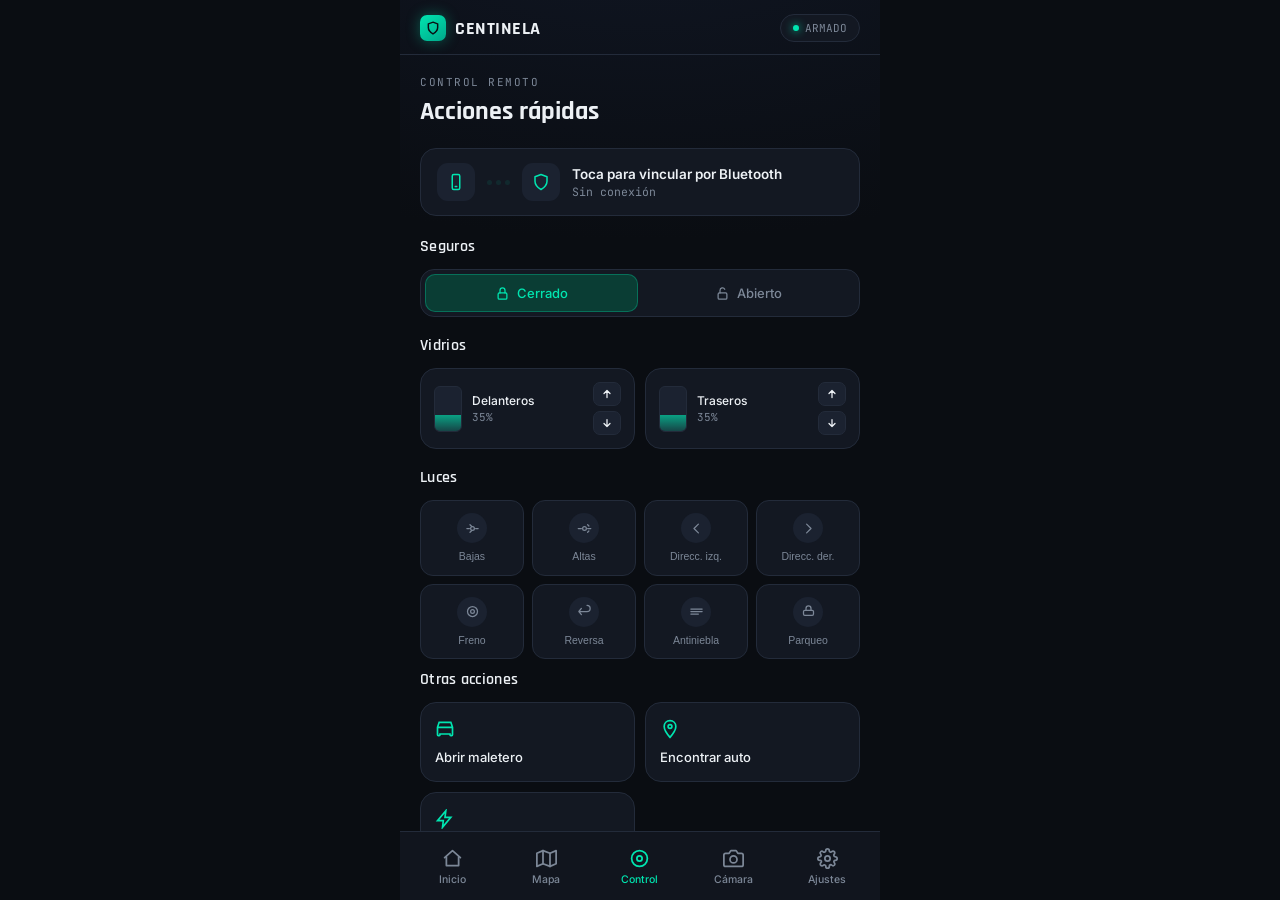
==== index.html @ e39b6b19 "Rename control.html to index.html" ====
<!DOCTYPE html>
<html lang="es">
<head>
<meta charset="UTF-8">
<meta name="viewport" content="width=device-width, initial-scale=1, maximum-scale=1, user-scalable=no, viewport-fit=cover">
<meta name="theme-color" content="#0A0D12">
<title>Centinela — Control</title>
<link rel="manifest" href="manifest.json">
<link rel="preconnect" href="https://fonts.googleapis.com">
<link href="https://fonts.googleapis.com/css2?family=Rajdhani:wght@500;600;700&family=Inter:wght@400;500;600&family=JetBrains+Mono:wght@400;500;600&display=swap" rel="stylesheet">
<style>
:root{
  --bg:#0A0D12;
  --surface:#131822;
  --surface-2:#1B2230;
  --border:#232B3A;
  --text:#EDF1F5;
  --text-dim:#7C8797;
  --accent:#00E5B0;
  --accent-dim:#0A3D34;
  --danger:#FF4757;
  --danger-dim:#3D1219;
  --warn:#FFB020;
  --warn-dim:#3D2E0A;
  --radius:16px;
  --safe-top: env(safe-area-inset-top, 0px);
  --safe-bottom: env(safe-area-inset-bottom, 0px);
}
*{box-sizing:border-box; margin:0; padding:0; -webkit-tap-highlight-color:transparent;}
html,body{height:100%;}
body{
  background:var(--bg);
  color:var(--text);
  font-family:'Inter',sans-serif;
  overflow:hidden;
  -webkit-font-smoothing:antialiased;
}
@media (prefers-reduced-motion: reduce){
  *{animation-duration:0.001ms !important; animation-iteration-count:1 !important; transition-duration:0.001ms !important;}
}
.app{
  max-width:480px;
  margin:0 auto;
  height:100dvh;
  display:flex;
  flex-direction:column;
  position:relative;
  background:
    radial-gradient(1200px 600px at 50% -10%, #101623 0%, var(--bg) 55%);
}

/* ---------- Status bar ---------- */
.statusbar{
  padding:calc(14px + var(--safe-top)) 20px 12px;
  display:flex;
  align-items:center;
  justify-content:space-between;
  border-bottom:1px solid var(--border);
  flex-shrink:0;
}
.brand{display:flex; align-items:center; gap:9px;}
.brand-mark{
  width:26px; height:26px; border-radius:7px;
  background:linear-gradient(145deg, var(--accent), #00A88A);
  display:flex; align-items:center; justify-content:center;
  box-shadow:0 0 14px rgba(0,229,176,.35);
}
.brand-mark svg{width:14px; height:14px;}
.brand-name{font-family:'Rajdhani',sans-serif; font-weight:700; font-size:18px; letter-spacing:.5px;}
.status-pill{
  display:flex; align-items:center; gap:6px;
  padding:6px 12px;
  border-radius:999px;
  background:var(--surface);
  border:1px solid var(--border);
  font-family:'JetBrains Mono',monospace;
  font-size:11px;
  color:var(--text-dim);
}
.status-pill .dot{width:6px; height:6px; border-radius:50%; background:var(--accent); box-shadow:0 0 8px var(--accent);}

/* ---------- Screen content ---------- */
.screens{flex:1; overflow-y:auto; overflow-x:hidden; -webkit-overflow-scrolling:touch;}
.screen{padding:20px 20px calc(24px + var(--safe-bottom)); animation:fadein .25s ease;}
@keyframes fadein{from{opacity:0; transform:translateY(6px);} to{opacity:1; transform:translateY(0);}}

.eyebrow{
  font-family:'JetBrains Mono',monospace;
  font-size:11px;
  letter-spacing:1.5px;
  color:var(--text-dim);
  text-transform:uppercase;
  margin-bottom:6px;
}
h1.screen-title{font-family:'Rajdhani',sans-serif; font-weight:700; font-size:26px; margin-bottom:20px;}

/* ---------- Signature: Shield radar toggle ---------- */
.shield-wrap{
  position:relative;
  width:220px; height:220px;
  margin:6px auto 22px;
  display:flex; align-items:center; justify-content:center;
}
.ring{
  position:absolute; border-radius:50%;
  border:1px solid var(--border);
}
.ring.r1{width:100%; height:100%;}
.ring.r2{width:78%; height:78%;}
.ring.r3{width:56%; height:56%;}
.app[data-armed="true"] .ring{border-color:rgba(0,229,176,.25);}
.app[data-armed="true"] .ring.sweep{
  border-top-color:var(--accent);
  animation:spin 3.2s linear infinite;
}
.app[data-armed="false"] .ring.sweep{display:none;}
@keyframes spin{to{transform:rotate(360deg);}}

.shield-btn{
  position:relative; z-index:2;
  width:126px; height:126px;
  border-radius:50%;
  border:none;
  display:flex; flex-direction:column; align-items:center; justify-content:center;
  gap:4px;
  cursor:pointer;
  background:radial-gradient(circle at 35% 30%, var(--surface-2), var(--surface) 70%);
  box-shadow:inset 0 0 0 1px var(--border), 0 12px 30px rgba(0,0,0,.4);
  transition:box-shadow .3s ease, background .3s ease;
}
.app[data-armed="true"] .shield-btn{
  box-shadow:inset 0 0 0 1px rgba(0,229,176,.5), 0 0 40px rgba(0,229,176,.28), 0 12px 30px rgba(0,0,0,.4);
}
.shield-btn svg{width:36px; height:36px; stroke:var(--text-dim); transition:stroke .3s ease;}
.app[data-armed="true"] .shield-btn svg{stroke:var(--accent);}
.shield-label{font-family:'Rajdhani',sans-serif; font-weight:700; font-size:15px; letter-spacing:1px; color:var(--text-dim);}
.app[data-armed="true"] .shield-label{color:var(--accent);}
.shield-sub{
  text-align:center; font-size:13px; color:var(--text-dim); margin-bottom:26px;
}
.shield-sub b{color:var(--text); font-weight:600;}

/* ---------- Stat grid ---------- */
.grid{display:grid; grid-template-columns:1fr 1fr; gap:10px; margin-bottom:22px;}
.stat{
  background:var(--surface);
  border:1px solid var(--border);
  border-radius:var(--radius);
  padding:14px;
}
.stat-label{font-size:11px; color:var(--text-dim); margin-bottom:8px; display:flex; align-items:center; gap:6px;}
.stat-label svg{width:13px; height:13px; stroke:var(--text-dim);}
.stat-value{font-family:'JetBrains Mono',monospace; font-size:20px; font-weight:600;}
.stat-value.ok{color:var(--accent);}
.stat-value.warn{color:var(--warn);}
.stat-unit{font-size:12px; color:var(--text-dim); font-weight:400; margin-left:2px;}

/* ---------- Section header ---------- */
.section-head{display:flex; align-items:center; justify-content:space-between; margin-bottom:12px;}
.section-head h2{font-family:'Rajdhani',sans-serif; font-size:16px; font-weight:600; letter-spacing:.3px;}
.section-head a{font-size:12px; color:var(--accent); text-decoration:none;}

/* ---------- Event feed ---------- */
.event{
  display:flex; gap:12px; align-items:flex-start;
  padding:13px 0;
  border-bottom:1px solid var(--border);
}
.event:last-child{border-bottom:none;}
.event-icon{
  width:34px; height:34px; border-radius:10px; flex-shrink:0;
  display:flex; align-items:center; justify-content:center;
  background:var(--surface-2);
}
.event-icon svg{width:16px; height:16px;}
.event-icon.warn{background:var(--warn-dim);} .event-icon.warn svg{stroke:var(--warn);}
.event-icon.ok{background:var(--accent-dim);} .event-icon.ok svg{stroke:var(--accent);}
.event-icon.danger{background:var(--danger-dim);} .event-icon.danger svg{stroke:var(--danger);}
.event-body{flex:1;}
.event-title{font-size:13.5px; font-weight:500;}
.event-time{font-size:11.5px; color:var(--text-dim); margin-top:2px; font-family:'JetBrains Mono',monospace;}

/* ---------- Map screen ---------- */
.map-card{
  height:280px;
  border-radius:var(--radius);
  border:1px solid var(--border);
  background:
    linear-gradient(var(--surface), var(--surface)) padding-box,
    repeating-linear-gradient(0deg, transparent, transparent 27px, rgba(255,255,255,.03) 28px),
    repeating-linear-gradient(90deg, transparent, transparent 27px, rgba(255,255,255,.03) 28px);
  position:relative;
  overflow:hidden;
  margin-bottom:16px;
}
.map-pin{
  position:absolute; top:48%; left:52%;
  width:16px; height:16px; border-radius:50%;
  background:var(--accent);
  box-shadow:0 0 0 4px rgba(0,229,176,.18), 0 0 16px rgba(0,229,176,.5);
}
.map-pin::after{
  content:''; position:absolute; inset:-14px; border-radius:50%;
  border:1px solid rgba(0,229,176,.35);
  animation:pulse 2.2s ease-out infinite;
}
@keyframes pulse{0%{transform:scale(.4); opacity:.9;} 100%{transform:scale(1.8); opacity:0;}}
.map-geo{
  position:absolute; top:50%; left:50%; transform:translate(-50%,-50%);
  width:150px; height:150px; border-radius:50%;
  border:1.5px dashed rgba(124,135,151,.4);
}
.map-badge{
  position:absolute; bottom:12px; left:12px; right:12px;
  background:rgba(10,13,18,.75);
  backdrop-filter:blur(6px);
  border:1px solid var(--border);
  border-radius:12px;
  padding:10px 12px;
  font-family:'JetBrains Mono',monospace;
  font-size:11.5px;
  color:var(--text-dim);
}
.map-badge b{color:var(--text); font-weight:600;}

.list-row{
  display:flex; align-items:center; justify-content:space-between;
  padding:14px 16px;
  background:var(--surface);
  border:1px solid var(--border);
  border-radius:12px;
  margin-bottom:10px;
}
.list-row-label{font-size:13.5px; font-weight:500;}
.list-row-sub{font-size:11.5px; color:var(--text-dim); margin-top:2px;}

/* ---------- Toggle switch ---------- */
.switch{width:44px; height:26px; border-radius:999px; background:var(--surface-2); border:1px solid var(--border); position:relative; cursor:pointer; flex-shrink:0;}
.switch::after{content:''; position:absolute; top:2px; left:2px; width:20px; height:20px; border-radius:50%; background:var(--text-dim); transition:all .2s ease;}
.switch.on{background:var(--accent-dim); border-color:rgba(0,229,176,.4);}
.switch.on::after{transform:translateX(18px); background:var(--accent);}

/* ---------- Control grid ---------- */
.ctrl-grid{display:grid; grid-template-columns:1fr 1fr; gap:10px; margin-bottom:10px;}
.ctrl-btn{
  background:var(--surface);
  border:1px solid var(--border);
  border-radius:var(--radius);
  padding:16px 14px;
  display:flex; flex-direction:column; align-items:flex-start; gap:10px;
  cursor:pointer;
  color:var(--text);
  font-family:'Inter',sans-serif;
  transition:transform .12s ease, border-color .2s ease;
}
.ctrl-btn:active{transform:scale(.96);}
.ctrl-btn svg{width:20px; height:20px; stroke:var(--accent);}
.ctrl-btn span{font-size:13px; font-weight:500;}
.ctrl-btn.danger svg{stroke:var(--danger);}
.ctrl-btn.danger:active{border-color:var(--danger);}
.ctrl-btn.full{grid-column:1 / -1; flex-direction:row; align-items:center; justify-content:space-between;}

/* ---------- Camera screen ---------- */
.cam-feed{
  height:220px; border-radius:var(--radius); border:1px solid var(--border);
  background:linear-gradient(160deg, #10141c, #080a0e);
  display:flex; align-items:center; justify-content:center; flex-direction:column; gap:10px;
  margin-bottom:16px; position:relative; overflow:hidden;
}
.cam-feed .rec{
  position:absolute; top:12px; left:12px;
  display:flex; align-items:center; gap:6px;
  font-family:'JetBrains Mono',monospace; font-size:11px; color:var(--danger);
}
.cam-feed .rec .dot{width:7px; height:7px; border-radius:50%; background:var(--danger); animation:blink 1.4s infinite;}
@keyframes blink{50%{opacity:.2;}}
.cam-feed p{color:var(--text-dim); font-size:12.5px;}
.cam-feed svg{width:34px; height:34px; stroke:var(--text-dim);}

.gallery{display:grid; grid-template-columns:repeat(3,1fr); gap:8px;}
.gallery-item{
  aspect-ratio:1; border-radius:10px; background:var(--surface-2); border:1px solid var(--border);
  display:flex; align-items:center; justify-content:center;
}
.gallery-item svg{width:18px; height:18px; stroke:var(--text-dim);}

/* ---------- Settings ---------- */
.settings-group{margin-bottom:22px;}
.settings-group h3{font-family:'Rajdhani',sans-serif; font-size:13px; font-weight:600; letter-spacing:1px; text-transform:uppercase; color:var(--text-dim); margin-bottom:10px;}

/* ---------- Bottom nav ---------- */
.tabbar{
  flex-shrink:0;
  display:flex;
  border-top:1px solid var(--border);
  background:rgba(19,24,34,.85);
  backdrop-filter:blur(10px);
  padding:10px 6px calc(8px + var(--safe-bottom));
}
.tab{
  flex:1; display:flex; flex-direction:column; align-items:center; gap:4px;
  background:none; border:none; color:var(--text-dim); cursor:pointer;
  padding:6px 2px;
  text-decoration:none;
}
.tab svg{width:21px; height:21px; stroke:var(--text-dim); transition:stroke .2s ease;}
.tab span{font-size:10.5px; font-weight:500;}
.tab.active svg{stroke:var(--accent);}
.tab.active span{color:var(--accent);}

/* ---------- Toast ---------- */
.toast{
  position:fixed; left:50%; bottom:96px; transform:translateX(-50%) translateY(20px);
  background:var(--surface-2); border:1px solid var(--border);
  padding:11px 18px; border-radius:999px;
  font-size:12.5px; font-weight:500;
  opacity:0; pointer-events:none; transition:all .25s ease;
  max-width:90%; text-align:center;
  z-index:50;
}
.toast.show{opacity:1; transform:translateX(-50%) translateY(0);}

::-webkit-scrollbar{display:none;}

a, button{outline-offset:3px;}
a:focus-visible, button:focus-visible{outline:2px solid var(--accent);}

/* ---------- Vínculo del teléfono (llave digital) ---------- */
.key-link{
  display:flex; align-items:center; gap:12px;
  background:var(--surface); border:1px solid var(--border); border-radius:var(--radius);
  padding:14px 16px; margin-bottom:20px;
}
.key-link-icon{
  width:38px; height:38px; border-radius:11px; flex-shrink:0;
  background:var(--surface-2); display:flex; align-items:center; justify-content:center;
}
.key-link-icon svg{width:18px; height:18px; stroke:var(--accent);}
.beam{display:flex; gap:4px; align-items:center;}
.beam-dot{width:5px; height:5px; border-radius:50%; background:var(--accent); opacity:.25; animation:beamPulse 1.4s infinite;}
.beam-dot:nth-child(2){animation-delay:.18s;}
.beam-dot:nth-child(3){animation-delay:.36s;}
@keyframes beamPulse{0%,100%{opacity:.25; transform:scale(.75);} 50%{opacity:1; transform:scale(1.2);}}
.key-link-status{flex:1;}
.key-link-title{font-size:13.5px; font-weight:600;}
.key-link-sub{font-size:11.5px; color:var(--text-dim); margin-top:2px; font-family:'JetBrains Mono',monospace;}

/* ---------- Seguros: control segmentado ---------- */
.segmented{display:flex; background:var(--surface); border:1px solid var(--border); border-radius:14px; padding:4px; gap:4px; margin-bottom:18px;}
.segmented-btn{
  flex:1; display:flex; align-items:center; justify-content:center; gap:7px;
  padding:11px; border:none; background:transparent; border-radius:10px;
  color:var(--text-dim); font-family:'Inter',sans-serif; font-size:13px; font-weight:500;
  cursor:pointer; transition:background .25s ease, color .25s ease, box-shadow .25s ease;
}
.segmented-btn svg{width:15px; height:15px; stroke:currentColor; transition:stroke .25s ease;}
.segmented-btn.active{background:var(--accent-dim); color:var(--accent); box-shadow:inset 0 0 0 1px rgba(0,229,176,.3);}
.segmented-btn:active{transform:scale(.97);}

/* ---------- Vidrios: nivel visual ---------- */
.window-row{display:flex; gap:10px; margin-bottom:18px;}
.window-card{flex:1; display:flex; align-items:center; gap:10px; background:var(--surface); border:1px solid var(--border); border-radius:var(--radius); padding:13px;}
.window-visual{width:28px; height:46px; border-radius:6px; border:1.5px solid var(--border); background:var(--surface-2); position:relative; overflow:hidden; flex-shrink:0;}
.window-glass{position:absolute; bottom:0; left:0; right:0; background:linear-gradient(180deg, rgba(0,229,176,.65), rgba(0,229,176,.18)); transition:height .5s cubic-bezier(.4,0,.2,1);}
.window-info{flex:1; min-width:0;}
.window-label{font-size:12px; font-weight:500;}
.window-pct{font-family:'JetBrains Mono',monospace; font-size:11px; color:var(--text-dim); margin-top:2px;}
.window-btns{display:flex; flex-direction:column; gap:5px;}
.window-btns button{width:28px; height:24px; border-radius:7px; border:1px solid var(--border); background:var(--surface-2); display:flex; align-items:center; justify-content:center; cursor:pointer; transition:transform .12s ease, background .2s ease;}
.window-btns button svg{width:12px; height:12px; stroke:var(--text);}
.window-btns button:active{transform:scale(.85); background:var(--accent-dim);}

/* ---------- Luces: bombillo con efecto de encendido ---------- */
/* ---------- Luces: grilla de circuitos individuales ---------- */
.light-grid{display:grid; grid-template-columns:repeat(4, 1fr); gap:8px; margin-bottom:10px;}
.light-item{
  display:flex; flex-direction:column; align-items:center; gap:7px;
  background:var(--surface); border:1px solid var(--border); border-radius:13px;
  padding:12px 6px; cursor:pointer; color:var(--text-dim);
  transition:all .25s ease; position:relative;
}
.light-item-icon{width:30px; height:30px; border-radius:50%; background:var(--surface-2); display:flex; align-items:center; justify-content:center; transition:all .3s ease;}
.light-item-icon svg{width:15px; height:15px; stroke:var(--text-dim); transition:stroke .3s ease;}
.light-item-label{font-size:10.5px; font-weight:500; text-align:center; line-height:1.2;}
.light-item.on{border-color:rgba(255,176,32,.4);}
.light-item.on .light-item-icon{background:var(--warn-dim); box-shadow:0 0 14px rgba(255,176,32,.5);}
.light-item.on .light-item-icon svg{stroke:var(--warn);}
.light-item.on .light-item-label{color:var(--text);}
.light-item.fault{border-color:rgba(255,71,87,.5);}
.light-item.fault .light-item-icon{background:var(--danger-dim);}
.light-item.fault .light-item-icon svg{stroke:var(--danger);}
.light-item.fault::after{
  content:'!'; position:absolute; top:6px; right:8px;
  width:15px; height:15px; border-radius:50%; background:var(--danger); color:#fff;
  font-size:10px; font-weight:700; display:flex; align-items:center; justify-content:center;
  animation:blink 1.4s infinite;
}

.fault-banner{
  display:flex; align-items:center; gap:10px;
  background:var(--danger-dim); border:1px solid rgba(255,71,87,.4); border-radius:12px;
  padding:12px 14px; margin-bottom:12px;
  font-size:12.5px; font-weight:500; color:var(--text);
}
.fault-banner svg{width:18px; height:18px; stroke:var(--danger); flex-shrink:0;}
</style>
</head>
<body>

<div class="app" id="app">

  <div class="statusbar">
    <div class="brand">
      <div class="brand-mark">
        <svg viewBox="0 0 24 24" fill="none" stroke="#0A0D12" stroke-width="2.5"><path d="M12 2l8 3v6c0 5-3.4 8.4-8 11-4.6-2.6-8-6-8-11V5l8-3z"/></svg>
      </div>
      <div class="brand-name">CENTINELA</div>
    </div>
    <div class="status-pill"><span class="dot"></span><span>ARMADO</span></div>
  </div>

  <div class="screens">
    <section class="screen" id="screen-control">
      <div class="eyebrow">Control remoto</div>
      <h1 class="screen-title">Acciones rápidas</h1>

      <div class="key-link" id="keyLinkCard" onclick="connectBLE()">
        <div class="key-link-icon">
          <svg viewBox="0 0 24 24" fill="none" stroke-width="2" stroke-linecap="round" stroke-linejoin="round"><rect x="7" y="2" width="10" height="20" rx="2"/><path d="M11 18h2"/></svg>
        </div>
        <div class="beam" style="opacity:.35"><span class="beam-dot"></span><span class="beam-dot"></span><span class="beam-dot"></span></div>
        <div class="key-link-icon">
          <svg viewBox="0 0 24 24" fill="none" stroke-width="2" stroke-linecap="round" stroke-linejoin="round"><path d="M12 2l8 3v6c0 5-3.4 8.4-8 11-4.6-2.6-8-6-8-11V5l8-3z"/></svg>
        </div>
        <div class="key-link-status">
          <div class="key-link-title">Toca para vincular por Bluetooth</div>
          <div class="key-link-sub">Sin conexión</div>
        </div>
      </div>

      <div class="section-head"><h2>Seguros</h2></div>
      <div class="segmented">
        <button class="segmented-btn active" id="lockBtnClosed" onclick="setLock(true)">
          <svg viewBox="0 0 24 24" fill="none" stroke-width="2" stroke-linecap="round"><rect x="5" y="11" width="14" height="10" rx="2"/><path d="M8 11V7a4 4 0 018 0v4"/></svg>
          Cerrado
        </button>
        <button class="segmented-btn" id="lockBtnOpen" onclick="setLock(false)">
          <svg viewBox="0 0 24 24" fill="none" stroke-width="2" stroke-linecap="round"><rect x="5" y="11" width="14" height="10" rx="2"/><path d="M8 11V7a4 4 0 017.6-1.8"/></svg>
          Abierto
        </button>
      </div>

      <div class="section-head"><h2>Vidrios</h2></div>
      <div class="window-row">
        <div class="window-card">
          <div class="window-visual"><div class="window-glass" id="glassL" style="height:35%"></div></div>
          <div class="window-info">
            <div class="window-label">Delanteros</div>
            <div class="window-pct" id="pctL">35%</div>
          </div>
          <div class="window-btns">
            <button onclick="moveWindow('L',15)" aria-label="Subir vidrio delantero"><svg viewBox="0 0 24 24" fill="none" stroke-width="2.5" stroke-linecap="round" stroke-linejoin="round"><path d="M12 19V5M6 11l6-6 6 6"/></svg></button>
            <button onclick="moveWindow('L',-15)" aria-label="Bajar vidrio delantero"><svg viewBox="0 0 24 24" fill="none" stroke-width="2.5" stroke-linecap="round" stroke-linejoin="round"><path d="M12 5v14M6 13l6 6 6-6"/></svg></button>
          </div>
        </div>
        <div class="window-card">
          <div class="window-visual"><div class="window-glass" id="glassR" style="height:35%"></div></div>
          <div class="window-info">
            <div class="window-label">Traseros</div>
            <div class="window-pct" id="pctR">35%</div>
          </div>
          <div class="window-btns">
            <button onclick="moveWindow('R',15)" aria-label="Subir vidrio trasero"><svg viewBox="0 0 24 24" fill="none" stroke-width="2.5" stroke-linecap="round" stroke-linejoin="round"><path d="M12 19V5M6 11l6-6 6 6"/></svg></button>
            <button onclick="moveWindow('R',-15)" aria-label="Bajar vidrio trasero"><svg viewBox="0 0 24 24" fill="none" stroke-width="2.5" stroke-linecap="round" stroke-linejoin="round"><path d="M12 5v14M6 13l6 6 6-6"/></svg></button>
          </div>
        </div>
      </div>

      <div class="section-head"><h2>Luces</h2></div>
      <div id="lightFaultBanner" class="fault-banner" style="display:none;">
        <svg viewBox="0 0 24 24" fill="none" stroke-width="2" stroke-linecap="round"><path d="M12 9v4M12 17h.01M10.3 3.9L2.5 17a2 2 0 001.7 3h15.6a2 2 0 001.7-3L13.7 3.9a2 2 0 00-3.4 0z"/></svg>
        <span id="lightFaultText"></span>
      </div>
      <div class="light-grid">
        <button class="light-item" data-id="LOWBEAM" onclick="toggleLight('LOWBEAM')">
          <span class="light-item-icon"><svg viewBox="0 0 24 24" fill="none" stroke-width="2" stroke-linecap="round"><path d="M3 12h4M17 12h4M8 6l2.5 2.5M8 18l2.5-2.5"/><circle cx="12" cy="12" r="3"/></svg></span>
          <span class="light-item-label">Bajas</span>
        </button>
        <button class="light-item" data-id="HIGHBEAM" onclick="toggleLight('HIGHBEAM')">
          <span class="light-item-icon"><svg viewBox="0 0 24 24" fill="none" stroke-width="2" stroke-linecap="round"><path d="M2 12h5M17 6l2 2M17 18l2-2"/><circle cx="12" cy="12" r="3"/><path d="M17 12h5"/></svg></span>
          <span class="light-item-label">Altas</span>
        </button>
        <button class="light-item" data-id="TURN_L" onclick="toggleLight('TURN_L')">
          <span class="light-item-icon"><svg viewBox="0 0 24 24" fill="none" stroke-width="2" stroke-linecap="round" stroke-linejoin="round"><path d="M15 5l-7 7 7 7"/></svg></span>
          <span class="light-item-label">Direcc. izq.</span>
        </button>
        <button class="light-item" data-id="TURN_R" onclick="toggleLight('TURN_R')">
          <span class="light-item-icon"><svg viewBox="0 0 24 24" fill="none" stroke-width="2" stroke-linecap="round" stroke-linejoin="round"><path d="M9 5l7 7-7 7"/></svg></span>
          <span class="light-item-label">Direcc. der.</span>
        </button>
        <button class="light-item" data-id="BRAKE" onclick="toggleLight('BRAKE')">
          <span class="light-item-icon"><svg viewBox="0 0 24 24" fill="none" stroke-width="2" stroke-linecap="round"><circle cx="12" cy="12" r="8"/><circle cx="12" cy="12" r="3"/></svg></span>
          <span class="light-item-label">Freno</span>
        </button>
        <button class="light-item" data-id="REVERSE" onclick="toggleLight('REVERSE')">
          <span class="light-item-icon"><svg viewBox="0 0 24 24" fill="none" stroke-width="2" stroke-linecap="round" stroke-linejoin="round"><path d="M7 7l-4 5 4 5M3 12h13a5 5 0 000-10"/></svg></span>
          <span class="light-item-label">Reversa</span>
        </button>
        <button class="light-item" data-id="FOG" onclick="toggleLight('FOG')">
          <span class="light-item-icon"><svg viewBox="0 0 24 24" fill="none" stroke-width="2" stroke-linecap="round"><path d="M3 8h18M3 12h18M3 16h12"/></svg></span>
          <span class="light-item-label">Antiniebla</span>
        </button>
        <button class="light-item" data-id="PARK" onclick="toggleLight('PARK')">
          <span class="light-item-icon"><svg viewBox="0 0 24 24" fill="none" stroke-width="2" stroke-linecap="round"><rect x="4" y="10" width="16" height="8" rx="2"/><path d="M8 10V7a4 4 0 018 0v3"/></svg></span>
          <span class="light-item-label">Parqueo</span>
        </button>
      </div>

      <div class="section-head"><h2>Otras acciones</h2></div>
      <div class="ctrl-grid">
        <button class="ctrl-btn" onclick="sendCmd('TRUNK'); toast('Maletero abierto')">
          <svg viewBox="0 0 24 24" fill="none" stroke-width="2" stroke-linecap="round"><path d="M3 10l2-6h14l2 6M3 10h18M3 10v9a1 1 0 001 1h1a1 1 0 001-1v-1h12v1a1 1 0 001 1h1a1 1 0 001-1v-9"/></svg>
          <span>Abrir maletero</span>
        </button>
        <button class="ctrl-btn" onclick="sendCmd('HORN'); toast('Buscando vehículo — sirena breve')">
          <svg viewBox="0 0 24 24" fill="none" stroke-width="2" stroke-linecap="round"><path d="M12 2C8 2 5 5 5 9c0 5 7 13 7 13s7-8 7-13c0-4-3-7-7-7z"/><circle cx="12" cy="9" r="2.3"/></svg>
          <span>Encontrar auto</span>
        </button>
        <button class="ctrl-btn" onclick="sendCmd('START_ENGINE'); toast('Arranque remoto iniciado')">
          <svg viewBox="0 0 24 24" fill="none" stroke-width="2" stroke-linecap="round"><path d="M13 2L3 14h7l-1 8 10-12h-7l1-8z"/></svg>
          <span>Arranque remoto</span>
        </button>

        <button class="ctrl-btn full danger" onclick="sendCmd('HORN'); toast('Sirena activada')">
          <span style="display:flex; align-items:center; gap:10px;">
            <svg viewBox="0 0 24 24" fill="none" stroke-width="2" stroke-linecap="round"><path d="M18 8a6 6 0 00-12 0c0 7-3 9-3 9h18s-3-2-3-9"/><path d="M13.7 21a2 2 0 01-3.4 0"/></svg>
            <span>Sirena de emergencia</span>
          </span>
          <svg viewBox="0 0 24 24" fill="none" stroke-width="2" stroke-linecap="round" style="width:16px; height:16px; stroke:var(--text-dim);"><path d="M9 18l6-6-6-6"/></svg>
        </button>

        <button class="ctrl-btn full danger" onclick="confirmStop()">
          <span style="display:flex; align-items:center; gap:10px;">
            <svg viewBox="0 0 24 24" fill="none" stroke-width="2" stroke-linecap="round"><circle cx="12" cy="12" r="9"/><path d="M9 9l6 6M15 9l-6 6"/></svg>
            <span>Apagado remoto del motor</span>
          </span>
          <svg viewBox="0 0 24 24" fill="none" stroke-width="2" stroke-linecap="round" style="width:16px; height:16px; stroke:var(--text-dim);"><path d="M9 18l6-6-6-6"/></svg>
        </button>
      </div>
      <p style="font-size:11.5px; color:var(--text-dim); text-align:center; margin-top:4px;">El apagado remoto solo se ejecuta con el vehículo detenido y el freno de mano activado.</p>
    </section>
  </div>

  <nav class="tabbar">
    <a class="tab" href="inicio.html">
      <svg viewBox="0 0 24 24" fill="none" stroke-width="2" stroke-linecap="round" stroke-linejoin="round"><path d="M3 11l9-8 9 8"/><path d="M5 10v10h14V10"/></svg>
      <span>Inicio</span>
    </a>
    <a class="tab" href="mapa.html">
      <svg viewBox="0 0 24 24" fill="none" stroke-width="2" stroke-linecap="round" stroke-linejoin="round"><path d="M1 6l7-3 8 3 7-3v15l-7 3-8-3-7 3z"/><path d="M8 3v15M16 6v15"/></svg>
      <span>Mapa</span>
    </a>
    <a class="tab active" href="control.html">
      <svg viewBox="0 0 24 24" fill="none" stroke-width="2" stroke-linecap="round" stroke-linejoin="round"><circle cx="12" cy="12" r="9"/><circle cx="12" cy="12" r="3"/></svg>
      <span>Control</span>
    </a>
    <a class="tab" href="camara.html">
      <svg viewBox="0 0 24 24" fill="none" stroke-width="2" stroke-linecap="round" stroke-linejoin="round"><path d="M23 19a2 2 0 01-2 2H3a2 2 0 01-2-2V8a2 2 0 012-2h4l2-3h6l2 3h4a2 2 0 012 2z"/><circle cx="12" cy="13" r="4"/></svg>
      <span>Cámara</span>
    </a>
    <a class="tab" href="ajustes.html">
      <svg viewBox="0 0 24 24" fill="none" stroke-width="2" stroke-linecap="round" stroke-linejoin="round"><circle cx="12" cy="12" r="3"/><path d="M19.4 15a1.65 1.65 0 00.33 1.82l.06.06a2 2 0 11-2.83 2.83l-.06-.06a1.65 1.65 0 00-1.82-.33 1.65 1.65 0 00-1 1.51V21a2 2 0 01-4 0v-.09A1.65 1.65 0 009 19.4a1.65 1.65 0 00-1.82.33l-.06.06a2 2 0 11-2.83-2.83l.06-.06A1.65 1.65 0 005 15a1.65 1.65 0 00-1.51-1H3a2 2 0 010-4h.09A1.65 1.65 0 004.6 9a1.65 1.65 0 00-.33-1.82l-.06-.06a2 2 0 112.83-2.83l.06.06A1.65 1.65 0 009 4.6a1.65 1.65 0 001-1.51V3a2 2 0 014 0v.09a1.65 1.65 0 001 1.51 1.65 1.65 0 001.82-.33l.06-.06a2 2 0 112.83 2.83l-.06.06A1.65 1.65 0 0019.4 9a1.65 1.65 0 001.51 1H21a2 2 0 010 4h-.09a1.65 1.65 0 00-1.51 1z"/></svg>
      <span>Ajustes</span>
    </a>
  </nav>

  <div class="toast" id="toast"></div>
</div>

<script>
// ---------- Toggle armar/desarmar (solo existe en inicio.html) ----------
const app = document.getElementById('app');
const shieldBtn = document.getElementById('shieldBtn');

if (shieldBtn) {
  const shieldLabel = document.getElementById('shieldLabel');
  const shieldSubState = document.getElementById('shieldSubState');
  const statusPillText = document.getElementById('statusPillText');

  shieldBtn.addEventListener('click', () => {
    const armed = app.dataset.armed === 'true';
    const next = !armed;
    app.dataset.armed = String(next);
    shieldBtn.setAttribute('aria-pressed', String(next));
    shieldLabel.textContent = next ? 'ARMADO' : 'DESARMADO';
    shieldSubState.textContent = next ? 'activo' : 'en pausa';
    statusPillText.textContent = next ? 'ARMADO' : 'DESARMADO';
    toast(next ? 'Vehículo armado' : 'Vehículo desarmado');
  });
}

// ---------- Switches genéricos (presentes en varias páginas) ----------
document.querySelectorAll('.switch').forEach(sw => {
  if (sw.id === 'lightSwitch') return; // lo controla toggleLights()
  sw.addEventListener('click', () => sw.classList.toggle('on'));
});

// ---------- Seguros: control segmentado (solo en control.html) ----------
function setLock(locked, sendToBle = true) {
  const closedBtn = document.getElementById('lockBtnClosed');
  const openBtn = document.getElementById('lockBtnOpen');
  if (!closedBtn || !openBtn) return;
  closedBtn.classList.toggle('active', locked);
  openBtn.classList.toggle('active', !locked);
  if (sendToBle) {
    sendCmd(locked ? 'LOCK' : 'UNLOCK');
    toast(locked ? 'Seguros cerrados' : 'Seguros abiertos');
  }
}

// ---------- Vidrios: nivel visual animado (solo en control.html) ----------
const windowState = { L: 35, R: 35 };
function moveWindow(side, delta, sendToBle = true) {
  const glass = document.getElementById('glass' + side);
  const pct = document.getElementById('pct' + side);
  if (!glass || !pct) return;
  windowState[side] = Math.max(0, Math.min(100, windowState[side] + delta));
  glass.style.height = windowState[side] + '%';
  pct.textContent = windowState[side] + '%';
  if (sendToBle) {
    sendCmd('WIN_' + side + '_' + (delta > 0 ? 'UP' : 'DOWN'));
    const zona = side === 'L' ? 'delantero' : 'trasero';
    toast((delta > 0 ? 'Subiendo' : 'Bajando') + ' vidrio ' + zona + '…');
  }
}

// ---------- Luces: circuitos individuales (solo en control.html) ----------
const lightIds = ['LOWBEAM','HIGHBEAM','TURN_L','TURN_R','BRAKE','REVERSE','FOG','PARK'];
const lightState = {};
lightIds.forEach(id => lightState[id] = false);

function toggleLight(id, sendToBle = true) {
  const el = document.querySelector('.light-item[data-id="' + id + '"]');
  if (!el) return;
  const on = !lightState[id];
  lightState[id] = on;
  el.classList.toggle('on', on);
  if (sendToBle) {
    sendCmd('LIGHT:' + id + ':' + (on ? 'ON' : 'OFF'));
    const label = el.querySelector('.light-item-label').textContent;
    toast((on ? 'Encendiendo' : 'Apagando') + ' luces ' + label.toLowerCase());
  }
}

function setLightRemote(id, on) {
  const el = document.querySelector('.light-item[data-id="' + id + '"]');
  if (!el) return;
  lightState[id] = on;
  el.classList.toggle('on', on);
}

function showFaults(faults) {
  const banner = document.getElementById('lightFaultBanner');
  const text = document.getElementById('lightFaultText');
  if (!banner || !text) return;
  document.querySelectorAll('.light-item').forEach(el => el.classList.remove('fault'));
  if (!faults || faults.length === 0) {
    banner.style.display = 'none';
    return;
  }
  faults.forEach(f => {
    // f llega como "Luces bajas fundida" — buscar el item cuyo label coincida al inicio
    document.querySelectorAll('.light-item').forEach(el => {
      const label = el.querySelector('.light-item-label').textContent;
      if (f.toLowerCase().startsWith(label.toLowerCase())) el.classList.add('fault');
    });
  });
  banner.style.display = 'flex';
  text.textContent = faults.length === 1 ? faults[0] : faults.length + ' focos con posible falla';
}

// ==========================================================================
// CONEXIÓN BLUETOOTH REAL (Web Bluetooth API) — habla con el ESP32
// Requiere Chrome en Android o computadora. No funciona en Safari/iPhone.
// Los UUID deben coincidir exactamente con los del firmware centinela_firmware.ino
// ==========================================================================
const BLE_SERVICE     = '12345678-1234-5678-1234-56789abcdef0';
const BLE_CMD_CHAR     = '12345678-1234-5678-1234-56789abcdef1';
const BLE_STATUS_CHAR  = '12345678-1234-5678-1234-56789abcdef2';

let bleDevice = null;
let bleCmdChar = null;
let bleConnected = false;

function updateLinkUI(connected) {
  const title = document.querySelector('.key-link-title');
  const sub = document.querySelector('.key-link-sub');
  const beam = document.querySelector('.beam');
  if (!title) return;
  title.textContent = connected ? 'Llave digital vinculada' : 'Toca para vincular por Bluetooth';
  sub.textContent = connected ? 'Bluetooth · conectado' : 'Sin conexión';
  if (beam) beam.style.opacity = connected ? '1' : '.35';
}

function onStatusUpdate(event) {
  try {
    const json = new TextDecoder().decode(event.target.value);
    const s = JSON.parse(json);
    if (typeof s.locked === 'boolean') setLock(s.locked, false);
    if (typeof s.windowL === 'number') {
      windowState.L = s.windowL;
      const g = document.getElementById('glassL'), p = document.getElementById('pctL');
      if (g) g.style.height = s.windowL + '%';
      if (p) p.textContent = s.windowL + '%';
    }
    if (typeof s.windowR === 'number') {
      windowState.R = s.windowR;
      const g = document.getElementById('glassR'), p = document.getElementById('pctR');
      if (g) g.style.height = s.windowR + '%';
      if (p) p.textContent = s.windowR + '%';
    }
    if (s.lights && typeof s.lights === 'object') {
      Object.keys(s.lights).forEach(id => setLightRemote(id, s.lights[id]));
    }
    if (Array.isArray(s.faults)) {
      showFaults(s.faults);
    }
  } catch (err) {
    console.warn('Estado BLE inválido:', err);
  }
}

function onBleDisconnected() {
  bleConnected = false;
  updateLinkUI(false);
  toast('Se perdió la conexión Bluetooth con el vehículo');
}

async function gattConnect() {
  const server = await bleDevice.gatt.connect();
  const service = await server.getPrimaryService(BLE_SERVICE);
  bleCmdChar = await service.getCharacteristic(BLE_CMD_CHAR);
  const statusChar = await service.getCharacteristic(BLE_STATUS_CHAR);
  await statusChar.startNotifications();
  statusChar.addEventListener('characteristicvaluechanged', onStatusUpdate);
  bleDevice.addEventListener('gattserverdisconnected', onBleDisconnected);
  bleConnected = true;
  updateLinkUI(true);
  toast('Vinculado con el vehículo por Bluetooth');
}

async function connectBLE() {
  if (!navigator.bluetooth) {
    toast('Este navegador no soporta Bluetooth (usa Chrome en Android)');
    return;
  }
  try {
    bleDevice = await navigator.bluetooth.requestDevice({
      filters: [{ services: [BLE_SERVICE] }]
    });
    await gattConnect();
  } catch (err) {
    toast('No se pudo vincular: ' + err.message);
  }
}

// Reconexión silenciosa a un dispositivo ya autorizado antes (sin volver a pedir permiso)
async function tryReconnectBLE() {
  if (!navigator.bluetooth || !navigator.bluetooth.getDevices) return;
  try {
    const devices = await navigator.bluetooth.getDevices();
    if (devices.length) {
      bleDevice = devices[0];
      await gattConnect();
    }
  } catch (err) {
    // El vehículo está fuera de rango o apagado — se queda desconectado
  }
}

async function sendCmd(cmd) {
  if (!bleConnected || !bleCmdChar) {
    toast('Sin conexión Bluetooth con el vehículo');
    return;
  }
  try {
    await bleCmdChar.writeValue(new TextEncoder().encode(cmd));
  } catch (err) {
    toast('Error enviando comando: ' + err.message);
  }
}

window.addEventListener('load', tryReconnectBLE);

// ---------- Toast ----------
let toastTimer;
function toast(msg) {
  const el = document.getElementById('toast');
  if (!el) return;
  el.textContent = msg;
  el.classList.add('show');
  clearTimeout(toastTimer);
  toastTimer = setTimeout(() => el.classList.remove('show'), 2200);
}

// ---------- Confirmación de apagado remoto (solo en control.html) ----------
function confirmStop() {
  if (confirm('¿Apagar el motor de forma remota? Esta acción solo se ejecuta si el vehículo está detenido.')) {
    sendCmd('STOP_ENGINE');
    toast('Solicitud de apagado enviada');
  }
}

// ---------- Registro del Service Worker ----------
if ('serviceWorker' in navigator) {
  window.addEventListener('load', () => {
    navigator.serviceWorker.register('sw.js').catch(() => {});
  });
}
</script>
</body>
</html>
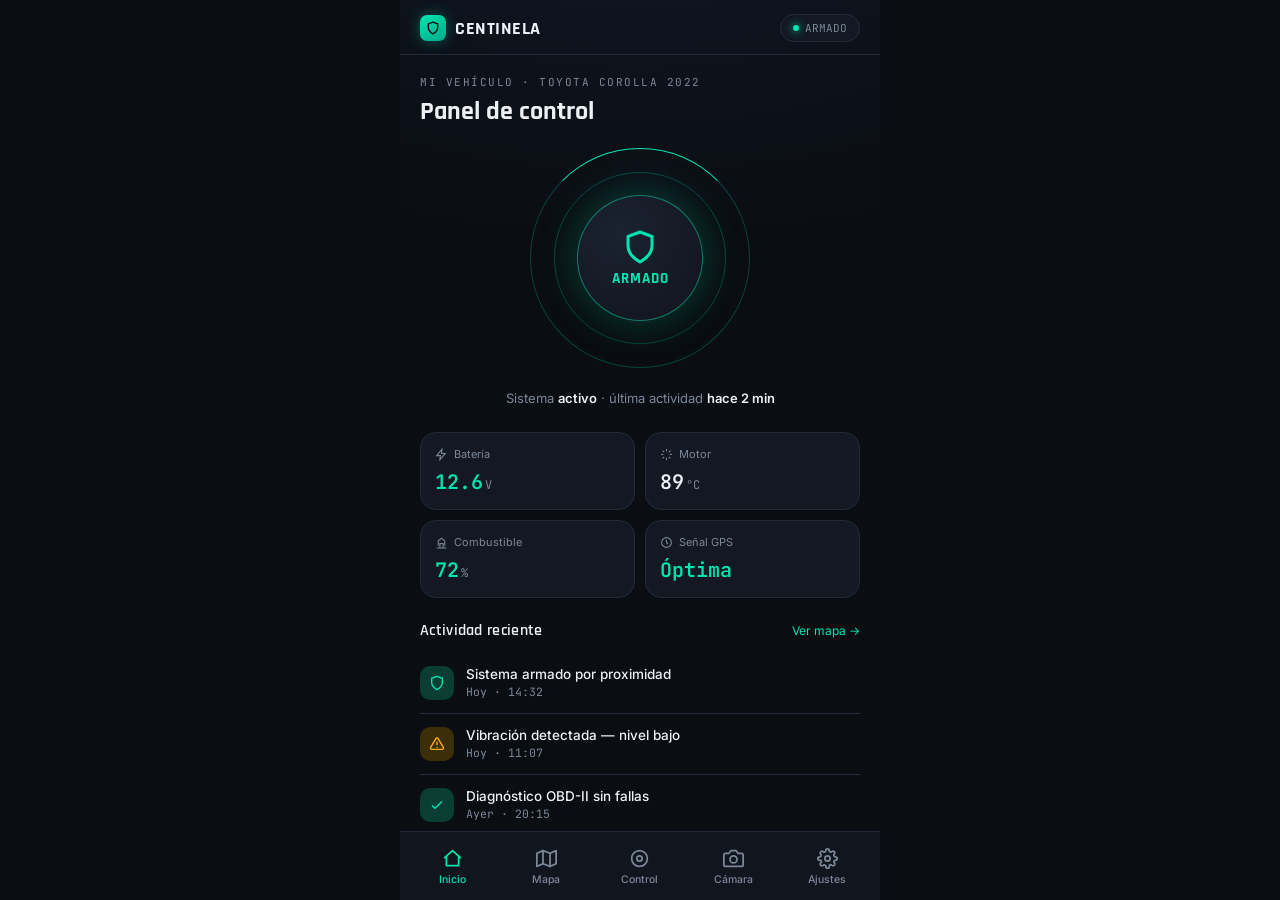
==== commit 63f16aba: "Update index.html" ====
--- a/index.html
+++ b/index.html
@@ -4,7 +4,7 @@
 <meta charset="UTF-8">
 <meta name="viewport" content="width=device-width, initial-scale=1, maximum-scale=1, user-scalable=no, viewport-fit=cover">
 <meta name="theme-color" content="#0A0D12">
-<title>Centinela — Control</title>
+<title>Centinela — Inicio</title>
 <link rel="manifest" href="manifest.json">
 <link rel="preconnect" href="https://fonts.googleapis.com">
 <link href="https://fonts.googleapis.com/css2?family=Rajdhani:wght@500;600;700&family=Inter:wght@400;500;600&family=JetBrains+Mono:wght@400;500;600&display=swap" rel="stylesheet">
@@ -324,90 +324,11 @@
 
 a, button{outline-offset:3px;}
 a:focus-visible, button:focus-visible{outline:2px solid var(--accent);}
-
-/* ---------- Vínculo del teléfono (llave digital) ---------- */
-.key-link{
-  display:flex; align-items:center; gap:12px;
-  background:var(--surface); border:1px solid var(--border); border-radius:var(--radius);
-  padding:14px 16px; margin-bottom:20px;
-}
-.key-link-icon{
-  width:38px; height:38px; border-radius:11px; flex-shrink:0;
-  background:var(--surface-2); display:flex; align-items:center; justify-content:center;
-}
-.key-link-icon svg{width:18px; height:18px; stroke:var(--accent);}
-.beam{display:flex; gap:4px; align-items:center;}
-.beam-dot{width:5px; height:5px; border-radius:50%; background:var(--accent); opacity:.25; animation:beamPulse 1.4s infinite;}
-.beam-dot:nth-child(2){animation-delay:.18s;}
-.beam-dot:nth-child(3){animation-delay:.36s;}
-@keyframes beamPulse{0%,100%{opacity:.25; transform:scale(.75);} 50%{opacity:1; transform:scale(1.2);}}
-.key-link-status{flex:1;}
-.key-link-title{font-size:13.5px; font-weight:600;}
-.key-link-sub{font-size:11.5px; color:var(--text-dim); margin-top:2px; font-family:'JetBrains Mono',monospace;}
-
-/* ---------- Seguros: control segmentado ---------- */
-.segmented{display:flex; background:var(--surface); border:1px solid var(--border); border-radius:14px; padding:4px; gap:4px; margin-bottom:18px;}
-.segmented-btn{
-  flex:1; display:flex; align-items:center; justify-content:center; gap:7px;
-  padding:11px; border:none; background:transparent; border-radius:10px;
-  color:var(--text-dim); font-family:'Inter',sans-serif; font-size:13px; font-weight:500;
-  cursor:pointer; transition:background .25s ease, color .25s ease, box-shadow .25s ease;
-}
-.segmented-btn svg{width:15px; height:15px; stroke:currentColor; transition:stroke .25s ease;}
-.segmented-btn.active{background:var(--accent-dim); color:var(--accent); box-shadow:inset 0 0 0 1px rgba(0,229,176,.3);}
-.segmented-btn:active{transform:scale(.97);}
-
-/* ---------- Vidrios: nivel visual ---------- */
-.window-row{display:flex; gap:10px; margin-bottom:18px;}
-.window-card{flex:1; display:flex; align-items:center; gap:10px; background:var(--surface); border:1px solid var(--border); border-radius:var(--radius); padding:13px;}
-.window-visual{width:28px; height:46px; border-radius:6px; border:1.5px solid var(--border); background:var(--surface-2); position:relative; overflow:hidden; flex-shrink:0;}
-.window-glass{position:absolute; bottom:0; left:0; right:0; background:linear-gradient(180deg, rgba(0,229,176,.65), rgba(0,229,176,.18)); transition:height .5s cubic-bezier(.4,0,.2,1);}
-.window-info{flex:1; min-width:0;}
-.window-label{font-size:12px; font-weight:500;}
-.window-pct{font-family:'JetBrains Mono',monospace; font-size:11px; color:var(--text-dim); margin-top:2px;}
-.window-btns{display:flex; flex-direction:column; gap:5px;}
-.window-btns button{width:28px; height:24px; border-radius:7px; border:1px solid var(--border); background:var(--surface-2); display:flex; align-items:center; justify-content:center; cursor:pointer; transition:transform .12s ease, background .2s ease;}
-.window-btns button svg{width:12px; height:12px; stroke:var(--text);}
-.window-btns button:active{transform:scale(.85); background:var(--accent-dim);}
-
-/* ---------- Luces: bombillo con efecto de encendido ---------- */
-/* ---------- Luces: grilla de circuitos individuales ---------- */
-.light-grid{display:grid; grid-template-columns:repeat(4, 1fr); gap:8px; margin-bottom:10px;}
-.light-item{
-  display:flex; flex-direction:column; align-items:center; gap:7px;
-  background:var(--surface); border:1px solid var(--border); border-radius:13px;
-  padding:12px 6px; cursor:pointer; color:var(--text-dim);
-  transition:all .25s ease; position:relative;
-}
-.light-item-icon{width:30px; height:30px; border-radius:50%; background:var(--surface-2); display:flex; align-items:center; justify-content:center; transition:all .3s ease;}
-.light-item-icon svg{width:15px; height:15px; stroke:var(--text-dim); transition:stroke .3s ease;}
-.light-item-label{font-size:10.5px; font-weight:500; text-align:center; line-height:1.2;}
-.light-item.on{border-color:rgba(255,176,32,.4);}
-.light-item.on .light-item-icon{background:var(--warn-dim); box-shadow:0 0 14px rgba(255,176,32,.5);}
-.light-item.on .light-item-icon svg{stroke:var(--warn);}
-.light-item.on .light-item-label{color:var(--text);}
-.light-item.fault{border-color:rgba(255,71,87,.5);}
-.light-item.fault .light-item-icon{background:var(--danger-dim);}
-.light-item.fault .light-item-icon svg{stroke:var(--danger);}
-.light-item.fault::after{
-  content:'!'; position:absolute; top:6px; right:8px;
-  width:15px; height:15px; border-radius:50%; background:var(--danger); color:#fff;
-  font-size:10px; font-weight:700; display:flex; align-items:center; justify-content:center;
-  animation:blink 1.4s infinite;
-}
-
-.fault-banner{
-  display:flex; align-items:center; gap:10px;
-  background:var(--danger-dim); border:1px solid rgba(255,71,87,.4); border-radius:12px;
-  padding:12px 14px; margin-bottom:12px;
-  font-size:12.5px; font-weight:500; color:var(--text);
-}
-.fault-banner svg{width:18px; height:18px; stroke:var(--danger); flex-shrink:0;}
 </style>
 </head>
 <body>
 
-<div class="app" id="app">
+<div class="app" data-armed="true" id="app">
 
   <div class="statusbar">
     <div class="brand">
@@ -416,143 +337,76 @@
       </div>
       <div class="brand-name">CENTINELA</div>
     </div>
-    <div class="status-pill"><span class="dot"></span><span>ARMADO</span></div>
+    <div class="status-pill"><span class="dot"></span><span id="statusPillText">ARMADO</span></div>
   </div>
 
   <div class="screens">
-    <section class="screen" id="screen-control">
-      <div class="eyebrow">Control remoto</div>
-      <h1 class="screen-title">Acciones rápidas</h1>
-
-      <div class="key-link" id="keyLinkCard" onclick="connectBLE()">
-        <div class="key-link-icon">
-          <svg viewBox="0 0 24 24" fill="none" stroke-width="2" stroke-linecap="round" stroke-linejoin="round"><rect x="7" y="2" width="10" height="20" rx="2"/><path d="M11 18h2"/></svg>
-        </div>
-        <div class="beam" style="opacity:.35"><span class="beam-dot"></span><span class="beam-dot"></span><span class="beam-dot"></span></div>
-        <div class="key-link-icon">
+    <section class="screen" id="screen-inicio">
+      <div class="eyebrow">Mi vehículo · Toyota Corolla 2022</div>
+      <h1 class="screen-title">Panel de control</h1>
+
+      <div class="shield-wrap">
+        <div class="ring r1 sweep"></div>
+        <div class="ring r2"></div>
+        <div class="ring r3"></div>
+        <button class="shield-btn" id="shieldBtn" aria-pressed="true">
           <svg viewBox="0 0 24 24" fill="none" stroke-width="2" stroke-linecap="round" stroke-linejoin="round"><path d="M12 2l8 3v6c0 5-3.4 8.4-8 11-4.6-2.6-8-6-8-11V5l8-3z"/></svg>
-        </div>
-        <div class="key-link-status">
-          <div class="key-link-title">Toca para vincular por Bluetooth</div>
-          <div class="key-link-sub">Sin conexión</div>
-        </div>
-      </div>
-
-      <div class="section-head"><h2>Seguros</h2></div>
-      <div class="segmented">
-        <button class="segmented-btn active" id="lockBtnClosed" onclick="setLock(true)">
-          <svg viewBox="0 0 24 24" fill="none" stroke-width="2" stroke-linecap="round"><rect x="5" y="11" width="14" height="10" rx="2"/><path d="M8 11V7a4 4 0 018 0v4"/></svg>
-          Cerrado
-        </button>
-        <button class="segmented-btn" id="lockBtnOpen" onclick="setLock(false)">
-          <svg viewBox="0 0 24 24" fill="none" stroke-width="2" stroke-linecap="round"><rect x="5" y="11" width="14" height="10" rx="2"/><path d="M8 11V7a4 4 0 017.6-1.8"/></svg>
-          Abierto
+          <span class="shield-label" id="shieldLabel">ARMADO</span>
         </button>
       </div>
-
-      <div class="section-head"><h2>Vidrios</h2></div>
-      <div class="window-row">
-        <div class="window-card">
-          <div class="window-visual"><div class="window-glass" id="glassL" style="height:35%"></div></div>
-          <div class="window-info">
-            <div class="window-label">Delanteros</div>
-            <div class="window-pct" id="pctL">35%</div>
+      <p class="shield-sub">Sistema <b id="shieldSubState">activo</b> · última actividad <b>hace 2 min</b></p>
+
+      <div class="grid">
+        <div class="stat">
+          <div class="stat-label"><svg viewBox="0 0 24 24" fill="none" stroke-width="2"><path d="M13 2L3 14h7l-1 8 10-12h-7l1-8z"/></svg>Batería</div>
+          <div class="stat-value ok">12.6<span class="stat-unit">V</span></div>
+        </div>
+        <div class="stat">
+          <div class="stat-label"><svg viewBox="0 0 24 24" fill="none" stroke-width="2"><path d="M12 2v4M12 18v4M4.9 4.9l2.8 2.8M16.3 16.3l2.8 2.8M2 12h4M18 12h4M4.9 19.1l2.8-2.8M16.3 7.7l2.8-2.8"/></svg>Motor</div>
+          <div class="stat-value">89<span class="stat-unit">°C</span></div>
+        </div>
+        <div class="stat">
+          <div class="stat-label"><svg viewBox="0 0 24 24" fill="none" stroke-width="2"><path d="M3 22h18M6 18V9l6-5 6 5v9M9 22V14h6v8"/></svg>Combustible</div>
+          <div class="stat-value ok">72<span class="stat-unit">%</span></div>
+        </div>
+        <div class="stat">
+          <div class="stat-label"><svg viewBox="0 0 24 24" fill="none" stroke-width="2"><circle cx="12" cy="12" r="9"/><path d="M12 7v5l3 3"/></svg>Señal GPS</div>
+          <div class="stat-value ok">Óptima</div>
+        </div>
+      </div>
+
+      <div class="section-head">
+        <h2>Actividad reciente</h2>
+        <a href="mapa.html">Ver mapa →</a>
+      </div>
+      <div>
+        <div class="event">
+          <div class="event-icon ok"><svg viewBox="0 0 24 24" fill="none" stroke-width="2" stroke-linecap="round"><path d="M12 2l8 3v6c0 5-3.4 8.4-8 11-4.6-2.6-8-6-8-11V5l8-3z"/></svg></div>
+          <div class="event-body">
+            <div class="event-title">Sistema armado por proximidad</div>
+            <div class="event-time">Hoy · 14:32</div>
           </div>
-          <div class="window-btns">
-            <button onclick="moveWindow('L',15)" aria-label="Subir vidrio delantero"><svg viewBox="0 0 24 24" fill="none" stroke-width="2.5" stroke-linecap="round" stroke-linejoin="round"><path d="M12 19V5M6 11l6-6 6 6"/></svg></button>
-            <button onclick="moveWindow('L',-15)" aria-label="Bajar vidrio delantero"><svg viewBox="0 0 24 24" fill="none" stroke-width="2.5" stroke-linecap="round" stroke-linejoin="round"><path d="M12 5v14M6 13l6 6 6-6"/></svg></button>
+        </div>
+        <div class="event">
+          <div class="event-icon warn"><svg viewBox="0 0 24 24" fill="none" stroke-width="2" stroke-linecap="round"><path d="M12 9v4M12 17h.01M10.3 3.9L2.5 17a2 2 0 001.7 3h15.6a2 2 0 001.7-3L13.7 3.9a2 2 0 00-3.4 0z"/></svg></div>
+          <div class="event-body">
+            <div class="event-title">Vibración detectada — nivel bajo</div>
+            <div class="event-time">Hoy · 11:07</div>
           </div>
         </div>
-        <div class="window-card">
-          <div class="window-visual"><div class="window-glass" id="glassR" style="height:35%"></div></div>
-          <div class="window-info">
-            <div class="window-label">Traseros</div>
-            <div class="window-pct" id="pctR">35%</div>
+        <div class="event">
+          <div class="event-icon ok"><svg viewBox="0 0 24 24" fill="none" stroke-width="2" stroke-linecap="round"><path d="M5 13l4 4L19 7"/></svg></div>
+          <div class="event-body">
+            <div class="event-title">Diagnóstico OBD-II sin fallas</div>
+            <div class="event-time">Ayer · 20:15</div>
           </div>
-          <div class="window-btns">
-            <button onclick="moveWindow('R',15)" aria-label="Subir vidrio trasero"><svg viewBox="0 0 24 24" fill="none" stroke-width="2.5" stroke-linecap="round" stroke-linejoin="round"><path d="M12 19V5M6 11l6-6 6 6"/></svg></button>
-            <button onclick="moveWindow('R',-15)" aria-label="Bajar vidrio trasero"><svg viewBox="0 0 24 24" fill="none" stroke-width="2.5" stroke-linecap="round" stroke-linejoin="round"><path d="M12 5v14M6 13l6 6 6-6"/></svg></button>
-          </div>
         </div>
       </div>
-
-      <div class="section-head"><h2>Luces</h2></div>
-      <div id="lightFaultBanner" class="fault-banner" style="display:none;">
-        <svg viewBox="0 0 24 24" fill="none" stroke-width="2" stroke-linecap="round"><path d="M12 9v4M12 17h.01M10.3 3.9L2.5 17a2 2 0 001.7 3h15.6a2 2 0 001.7-3L13.7 3.9a2 2 0 00-3.4 0z"/></svg>
-        <span id="lightFaultText"></span>
-      </div>
-      <div class="light-grid">
-        <button class="light-item" data-id="LOWBEAM" onclick="toggleLight('LOWBEAM')">
-          <span class="light-item-icon"><svg viewBox="0 0 24 24" fill="none" stroke-width="2" stroke-linecap="round"><path d="M3 12h4M17 12h4M8 6l2.5 2.5M8 18l2.5-2.5"/><circle cx="12" cy="12" r="3"/></svg></span>
-          <span class="light-item-label">Bajas</span>
-        </button>
-        <button class="light-item" data-id="HIGHBEAM" onclick="toggleLight('HIGHBEAM')">
-          <span class="light-item-icon"><svg viewBox="0 0 24 24" fill="none" stroke-width="2" stroke-linecap="round"><path d="M2 12h5M17 6l2 2M17 18l2-2"/><circle cx="12" cy="12" r="3"/><path d="M17 12h5"/></svg></span>
-          <span class="light-item-label">Altas</span>
-        </button>
-        <button class="light-item" data-id="TURN_L" onclick="toggleLight('TURN_L')">
-          <span class="light-item-icon"><svg viewBox="0 0 24 24" fill="none" stroke-width="2" stroke-linecap="round" stroke-linejoin="round"><path d="M15 5l-7 7 7 7"/></svg></span>
-          <span class="light-item-label">Direcc. izq.</span>
-        </button>
-        <button class="light-item" data-id="TURN_R" onclick="toggleLight('TURN_R')">
-          <span class="light-item-icon"><svg viewBox="0 0 24 24" fill="none" stroke-width="2" stroke-linecap="round" stroke-linejoin="round"><path d="M9 5l7 7-7 7"/></svg></span>
-          <span class="light-item-label">Direcc. der.</span>
-        </button>
-        <button class="light-item" data-id="BRAKE" onclick="toggleLight('BRAKE')">
-          <span class="light-item-icon"><svg viewBox="0 0 24 24" fill="none" stroke-width="2" stroke-linecap="round"><circle cx="12" cy="12" r="8"/><circle cx="12" cy="12" r="3"/></svg></span>
-          <span class="light-item-label">Freno</span>
-        </button>
-        <button class="light-item" data-id="REVERSE" onclick="toggleLight('REVERSE')">
-          <span class="light-item-icon"><svg viewBox="0 0 24 24" fill="none" stroke-width="2" stroke-linecap="round" stroke-linejoin="round"><path d="M7 7l-4 5 4 5M3 12h13a5 5 0 000-10"/></svg></span>
-          <span class="light-item-label">Reversa</span>
-        </button>
-        <button class="light-item" data-id="FOG" onclick="toggleLight('FOG')">
-          <span class="light-item-icon"><svg viewBox="0 0 24 24" fill="none" stroke-width="2" stroke-linecap="round"><path d="M3 8h18M3 12h18M3 16h12"/></svg></span>
-          <span class="light-item-label">Antiniebla</span>
-        </button>
-        <button class="light-item" data-id="PARK" onclick="toggleLight('PARK')">
-          <span class="light-item-icon"><svg viewBox="0 0 24 24" fill="none" stroke-width="2" stroke-linecap="round"><rect x="4" y="10" width="16" height="8" rx="2"/><path d="M8 10V7a4 4 0 018 0v3"/></svg></span>
-          <span class="light-item-label">Parqueo</span>
-        </button>
-      </div>
-
-      <div class="section-head"><h2>Otras acciones</h2></div>
-      <div class="ctrl-grid">
-        <button class="ctrl-btn" onclick="sendCmd('TRUNK'); toast('Maletero abierto')">
-          <svg viewBox="0 0 24 24" fill="none" stroke-width="2" stroke-linecap="round"><path d="M3 10l2-6h14l2 6M3 10h18M3 10v9a1 1 0 001 1h1a1 1 0 001-1v-1h12v1a1 1 0 001 1h1a1 1 0 001-1v-9"/></svg>
-          <span>Abrir maletero</span>
-        </button>
-        <button class="ctrl-btn" onclick="sendCmd('HORN'); toast('Buscando vehículo — sirena breve')">
-          <svg viewBox="0 0 24 24" fill="none" stroke-width="2" stroke-linecap="round"><path d="M12 2C8 2 5 5 5 9c0 5 7 13 7 13s7-8 7-13c0-4-3-7-7-7z"/><circle cx="12" cy="9" r="2.3"/></svg>
-          <span>Encontrar auto</span>
-        </button>
-        <button class="ctrl-btn" onclick="sendCmd('START_ENGINE'); toast('Arranque remoto iniciado')">
-          <svg viewBox="0 0 24 24" fill="none" stroke-width="2" stroke-linecap="round"><path d="M13 2L3 14h7l-1 8 10-12h-7l1-8z"/></svg>
-          <span>Arranque remoto</span>
-        </button>
-
-        <button class="ctrl-btn full danger" onclick="sendCmd('HORN'); toast('Sirena activada')">
-          <span style="display:flex; align-items:center; gap:10px;">
-            <svg viewBox="0 0 24 24" fill="none" stroke-width="2" stroke-linecap="round"><path d="M18 8a6 6 0 00-12 0c0 7-3 9-3 9h18s-3-2-3-9"/><path d="M13.7 21a2 2 0 01-3.4 0"/></svg>
-            <span>Sirena de emergencia</span>
-          </span>
-          <svg viewBox="0 0 24 24" fill="none" stroke-width="2" stroke-linecap="round" style="width:16px; height:16px; stroke:var(--text-dim);"><path d="M9 18l6-6-6-6"/></svg>
-        </button>
-
-        <button class="ctrl-btn full danger" onclick="confirmStop()">
-          <span style="display:flex; align-items:center; gap:10px;">
-            <svg viewBox="0 0 24 24" fill="none" stroke-width="2" stroke-linecap="round"><circle cx="12" cy="12" r="9"/><path d="M9 9l6 6M15 9l-6 6"/></svg>
-            <span>Apagado remoto del motor</span>
-          </span>
-          <svg viewBox="0 0 24 24" fill="none" stroke-width="2" stroke-linecap="round" style="width:16px; height:16px; stroke:var(--text-dim);"><path d="M9 18l6-6-6-6"/></svg>
-        </button>
-      </div>
-      <p style="font-size:11.5px; color:var(--text-dim); text-align:center; margin-top:4px;">El apagado remoto solo se ejecuta con el vehículo detenido y el freno de mano activado.</p>
     </section>
   </div>
 
   <nav class="tabbar">
-    <a class="tab" href="inicio.html">
+    <a class="tab active" href="inicio.html">
       <svg viewBox="0 0 24 24" fill="none" stroke-width="2" stroke-linecap="round" stroke-linejoin="round"><path d="M3 11l9-8 9 8"/><path d="M5 10v10h14V10"/></svg>
       <span>Inicio</span>
     </a>
@@ -560,7 +414,7 @@
       <svg viewBox="0 0 24 24" fill="none" stroke-width="2" stroke-linecap="round" stroke-linejoin="round"><path d="M1 6l7-3 8 3 7-3v15l-7 3-8-3-7 3z"/><path d="M8 3v15M16 6v15"/></svg>
       <span>Mapa</span>
     </a>
-    <a class="tab active" href="control.html">
+    <a class="tab" href="control.html">
       <svg viewBox="0 0 24 24" fill="none" stroke-width="2" stroke-linecap="round" stroke-linejoin="round"><circle cx="12" cy="12" r="9"/><circle cx="12" cy="12" r="3"/></svg>
       <span>Control</span>
     </a>
@@ -595,88 +449,9 @@
     shieldLabel.textContent = next ? 'ARMADO' : 'DESARMADO';
     shieldSubState.textContent = next ? 'activo' : 'en pausa';
     statusPillText.textContent = next ? 'ARMADO' : 'DESARMADO';
+    sendCmd(next ? 'ARM' : 'DISARM');
     toast(next ? 'Vehículo armado' : 'Vehículo desarmado');
   });
-}
-
-// ---------- Switches genéricos (presentes en varias páginas) ----------
-document.querySelectorAll('.switch').forEach(sw => {
-  if (sw.id === 'lightSwitch') return; // lo controla toggleLights()
-  sw.addEventListener('click', () => sw.classList.toggle('on'));
-});
-
-// ---------- Seguros: control segmentado (solo en control.html) ----------
-function setLock(locked, sendToBle = true) {
-  const closedBtn = document.getElementById('lockBtnClosed');
-  const openBtn = document.getElementById('lockBtnOpen');
-  if (!closedBtn || !openBtn) return;
-  closedBtn.classList.toggle('active', locked);
-  openBtn.classList.toggle('active', !locked);
-  if (sendToBle) {
-    sendCmd(locked ? 'LOCK' : 'UNLOCK');
-    toast(locked ? 'Seguros cerrados' : 'Seguros abiertos');
-  }
-}
-
-// ---------- Vidrios: nivel visual animado (solo en control.html) ----------
-const windowState = { L: 35, R: 35 };
-function moveWindow(side, delta, sendToBle = true) {
-  const glass = document.getElementById('glass' + side);
-  const pct = document.getElementById('pct' + side);
-  if (!glass || !pct) return;
-  windowState[side] = Math.max(0, Math.min(100, windowState[side] + delta));
-  glass.style.height = windowState[side] + '%';
-  pct.textContent = windowState[side] + '%';
-  if (sendToBle) {
-    sendCmd('WIN_' + side + '_' + (delta > 0 ? 'UP' : 'DOWN'));
-    const zona = side === 'L' ? 'delantero' : 'trasero';
-    toast((delta > 0 ? 'Subiendo' : 'Bajando') + ' vidrio ' + zona + '…');
-  }
-}
-
-// ---------- Luces: circuitos individuales (solo en control.html) ----------
-const lightIds = ['LOWBEAM','HIGHBEAM','TURN_L','TURN_R','BRAKE','REVERSE','FOG','PARK'];
-const lightState = {};
-lightIds.forEach(id => lightState[id] = false);
-
-function toggleLight(id, sendToBle = true) {
-  const el = document.querySelector('.light-item[data-id="' + id + '"]');
-  if (!el) return;
-  const on = !lightState[id];
-  lightState[id] = on;
-  el.classList.toggle('on', on);
-  if (sendToBle) {
-    sendCmd('LIGHT:' + id + ':' + (on ? 'ON' : 'OFF'));
-    const label = el.querySelector('.light-item-label').textContent;
-    toast((on ? 'Encendiendo' : 'Apagando') + ' luces ' + label.toLowerCase());
-  }
-}
-
-function setLightRemote(id, on) {
-  const el = document.querySelector('.light-item[data-id="' + id + '"]');
-  if (!el) return;
-  lightState[id] = on;
-  el.classList.toggle('on', on);
-}
-
-function showFaults(faults) {
-  const banner = document.getElementById('lightFaultBanner');
-  const text = document.getElementById('lightFaultText');
-  if (!banner || !text) return;
-  document.querySelectorAll('.light-item').forEach(el => el.classList.remove('fault'));
-  if (!faults || faults.length === 0) {
-    banner.style.display = 'none';
-    return;
-  }
-  faults.forEach(f => {
-    // f llega como "Luces bajas fundida" — buscar el item cuyo label coincida al inicio
-    document.querySelectorAll('.light-item').forEach(el => {
-      const label = el.querySelector('.light-item-label').textContent;
-      if (f.toLowerCase().startsWith(label.toLowerCase())) el.classList.add('fault');
-    });
-  });
-  banner.style.display = 'flex';
-  text.textContent = faults.length === 1 ? faults[0] : faults.length + ' focos con posible falla';
 }
 
 // ==========================================================================
@@ -684,57 +459,13 @@
 // Requiere Chrome en Android o computadora. No funciona en Safari/iPhone.
 // Los UUID deben coincidir exactamente con los del firmware centinela_firmware.ino
 // ==========================================================================
-const BLE_SERVICE     = '12345678-1234-5678-1234-56789abcdef0';
-const BLE_CMD_CHAR     = '12345678-1234-5678-1234-56789abcdef1';
-const BLE_STATUS_CHAR  = '12345678-1234-5678-1234-56789abcdef2';
+const BLE_SERVICE    = '12345678-1234-5678-1234-56789abcdef0';
+const BLE_CMD_CHAR    = '12345678-1234-5678-1234-56789abcdef1';
+const BLE_STATUS_CHAR = '12345678-1234-5678-1234-56789abcdef2';
 
 let bleDevice = null;
 let bleCmdChar = null;
 let bleConnected = false;
-
-function updateLinkUI(connected) {
-  const title = document.querySelector('.key-link-title');
-  const sub = document.querySelector('.key-link-sub');
-  const beam = document.querySelector('.beam');
-  if (!title) return;
-  title.textContent = connected ? 'Llave digital vinculada' : 'Toca para vincular por Bluetooth';
-  sub.textContent = connected ? 'Bluetooth · conectado' : 'Sin conexión';
-  if (beam) beam.style.opacity = connected ? '1' : '.35';
-}
-
-function onStatusUpdate(event) {
-  try {
-    const json = new TextDecoder().decode(event.target.value);
-    const s = JSON.parse(json);
-    if (typeof s.locked === 'boolean') setLock(s.locked, false);
-    if (typeof s.windowL === 'number') {
-      windowState.L = s.windowL;
-      const g = document.getElementById('glassL'), p = document.getElementById('pctL');
-      if (g) g.style.height = s.windowL + '%';
-      if (p) p.textContent = s.windowL + '%';
-    }
-    if (typeof s.windowR === 'number') {
-      windowState.R = s.windowR;
-      const g = document.getElementById('glassR'), p = document.getElementById('pctR');
-      if (g) g.style.height = s.windowR + '%';
-      if (p) p.textContent = s.windowR + '%';
-    }
-    if (s.lights && typeof s.lights === 'object') {
-      Object.keys(s.lights).forEach(id => setLightRemote(id, s.lights[id]));
-    }
-    if (Array.isArray(s.faults)) {
-      showFaults(s.faults);
-    }
-  } catch (err) {
-    console.warn('Estado BLE inválido:', err);
-  }
-}
-
-function onBleDisconnected() {
-  bleConnected = false;
-  updateLinkUI(false);
-  toast('Se perdió la conexión Bluetooth con el vehículo');
-}
 
 async function gattConnect() {
   const server = await bleDevice.gatt.connect();
@@ -742,10 +473,22 @@
   bleCmdChar = await service.getCharacteristic(BLE_CMD_CHAR);
   const statusChar = await service.getCharacteristic(BLE_STATUS_CHAR);
   await statusChar.startNotifications();
-  statusChar.addEventListener('characteristicvaluechanged', onStatusUpdate);
-  bleDevice.addEventListener('gattserverdisconnected', onBleDisconnected);
+  statusChar.addEventListener('characteristicvaluechanged', (e) => {
+    try {
+      const s = JSON.parse(new TextDecoder().decode(e.target.value));
+      if (typeof s.armed === 'boolean' && shieldBtn) {
+        app.dataset.armed = String(s.armed);
+        shieldLabel.textContent = s.armed ? 'ARMADO' : 'DESARMADO';
+        shieldSubState.textContent = s.armed ? 'activo' : 'en pausa';
+        statusPillText.textContent = s.armed ? 'ARMADO' : 'DESARMADO';
+      }
+    } catch (err) { /* estado inválido, se ignora */ }
+  });
+  bleDevice.addEventListener('gattserverdisconnected', () => {
+    bleConnected = false;
+    toast('Se perdió la conexión Bluetooth con el vehículo');
+  });
   bleConnected = true;
-  updateLinkUI(true);
   toast('Vinculado con el vehículo por Bluetooth');
 }
 
@@ -755,16 +498,13 @@
     return;
   }
   try {
-    bleDevice = await navigator.bluetooth.requestDevice({
-      filters: [{ services: [BLE_SERVICE] }]
-    });
+    bleDevice = await navigator.bluetooth.requestDevice({ filters: [{ services: [BLE_SERVICE] }] });
     await gattConnect();
   } catch (err) {
     toast('No se pudo vincular: ' + err.message);
   }
 }
 
-// Reconexión silenciosa a un dispositivo ya autorizado antes (sin volver a pedir permiso)
 async function tryReconnectBLE() {
   if (!navigator.bluetooth || !navigator.bluetooth.getDevices) return;
   try {
@@ -773,14 +513,12 @@
       bleDevice = devices[0];
       await gattConnect();
     }
-  } catch (err) {
-    // El vehículo está fuera de rango o apagado — se queda desconectado
-  }
+  } catch (err) { /* fuera de rango o apagado */ }
 }
 
 async function sendCmd(cmd) {
   if (!bleConnected || !bleCmdChar) {
-    toast('Sin conexión Bluetooth con el vehículo');
+    toast('Sin conexión Bluetooth — ve a Control para vincular');
     return;
   }
   try {
@@ -791,6 +529,11 @@
 }
 
 window.addEventListener('load', tryReconnectBLE);
+
+// ---------- Switches genéricos (presentes en varias páginas) ----------
+document.querySelectorAll('.switch').forEach(sw => {
+  sw.addEventListener('click', () => sw.classList.toggle('on'));
+});
 
 // ---------- Toast ----------
 let toastTimer;
@@ -806,7 +549,6 @@
 // ---------- Confirmación de apagado remoto (solo en control.html) ----------
 function confirmStop() {
   if (confirm('¿Apagar el motor de forma remota? Esta acción solo se ejecuta si el vehículo está detenido.')) {
-    sendCmd('STOP_ENGINE');
     toast('Solicitud de apagado enviada');
   }
 }
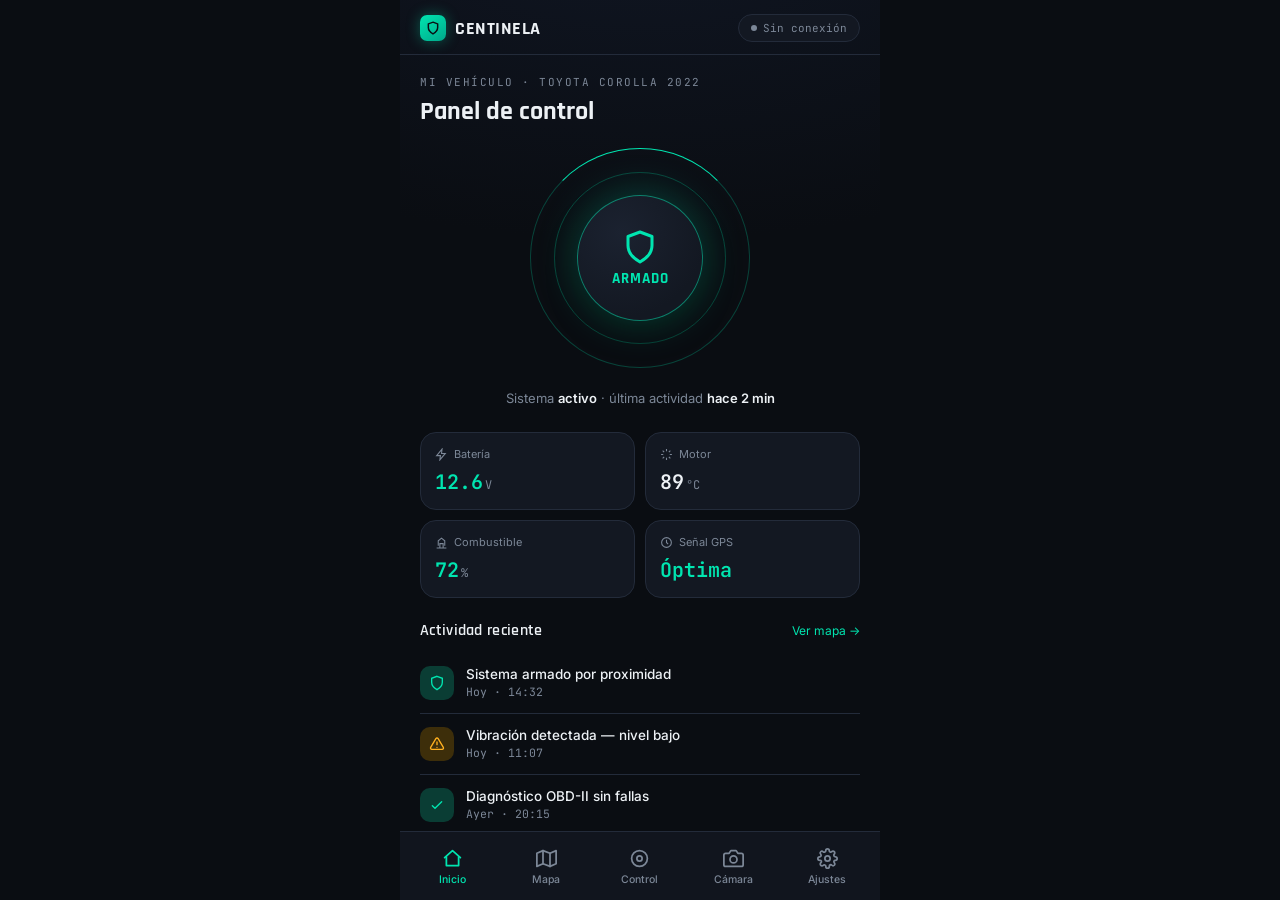
==== commit a804eb66: "Update and rename inicio.html to index.html" ====
--- a/index.html
+++ b/index.html
@@ -4,174 +4,73 @@
 <meta charset="UTF-8">
 <meta name="viewport" content="width=device-width, initial-scale=1, maximum-scale=1, user-scalable=no, viewport-fit=cover">
 <meta name="theme-color" content="#0A0D12">
-<title>Centinela — Inicio</title>
+<title>Centinela</title>
 <link rel="manifest" href="manifest.json">
 <link rel="preconnect" href="https://fonts.googleapis.com">
 <link href="https://fonts.googleapis.com/css2?family=Rajdhani:wght@500;600;700&family=Inter:wght@400;500;600&family=JetBrains+Mono:wght@400;500;600&display=swap" rel="stylesheet">
 <style>
 :root{
-  --bg:#0A0D12;
-  --surface:#131822;
-  --surface-2:#1B2230;
-  --border:#232B3A;
-  --text:#EDF1F5;
-  --text-dim:#7C8797;
-  --accent:#00E5B0;
-  --accent-dim:#0A3D34;
-  --danger:#FF4757;
-  --danger-dim:#3D1219;
-  --warn:#FFB020;
-  --warn-dim:#3D2E0A;
-  --radius:16px;
-  --safe-top: env(safe-area-inset-top, 0px);
-  --safe-bottom: env(safe-area-inset-bottom, 0px);
+  --bg:#0A0D12; --surface:#131822; --surface-2:#1B2230; --border:#232B3A;
+  --text:#EDF1F5; --text-dim:#7C8797; --accent:#00E5B0; --accent-dim:#0A3D34;
+  --danger:#FF4757; --danger-dim:#3D1219; --warn:#FFB020; --warn-dim:#3D2E0A;
+  --radius:16px; --safe-top: env(safe-area-inset-top, 0px); --safe-bottom: env(safe-area-inset-bottom, 0px);
 }
 *{box-sizing:border-box; margin:0; padding:0; -webkit-tap-highlight-color:transparent;}
 html,body{height:100%;}
-body{
-  background:var(--bg);
-  color:var(--text);
-  font-family:'Inter',sans-serif;
-  overflow:hidden;
-  -webkit-font-smoothing:antialiased;
-}
-@media (prefers-reduced-motion: reduce){
-  *{animation-duration:0.001ms !important; animation-iteration-count:1 !important; transition-duration:0.001ms !important;}
-}
-.app{
-  max-width:480px;
-  margin:0 auto;
-  height:100dvh;
-  display:flex;
-  flex-direction:column;
-  position:relative;
-  background:
-    radial-gradient(1200px 600px at 50% -10%, #101623 0%, var(--bg) 55%);
-}
-
-/* ---------- Status bar ---------- */
-.statusbar{
-  padding:calc(14px + var(--safe-top)) 20px 12px;
-  display:flex;
-  align-items:center;
-  justify-content:space-between;
-  border-bottom:1px solid var(--border);
-  flex-shrink:0;
-}
+body{background:var(--bg); color:var(--text); font-family:'Inter',sans-serif; overflow:hidden; -webkit-font-smoothing:antialiased;}
+@media (prefers-reduced-motion: reduce){*{animation-duration:.001ms !important; animation-iteration-count:1 !important; transition-duration:.001ms !important;}}
+.app{max-width:480px; margin:0 auto; height:100dvh; display:flex; flex-direction:column; position:relative;
+  background:radial-gradient(1200px 600px at 50% -10%, #101623 0%, var(--bg) 55%);}
+.statusbar{padding:calc(14px + var(--safe-top)) 20px 12px; display:flex; align-items:center; justify-content:space-between; border-bottom:1px solid var(--border); flex-shrink:0;}
 .brand{display:flex; align-items:center; gap:9px;}
-.brand-mark{
-  width:26px; height:26px; border-radius:7px;
-  background:linear-gradient(145deg, var(--accent), #00A88A);
-  display:flex; align-items:center; justify-content:center;
-  box-shadow:0 0 14px rgba(0,229,176,.35);
-}
+.brand-mark{width:26px; height:26px; border-radius:7px; background:linear-gradient(145deg, var(--accent), #00A88A); display:flex; align-items:center; justify-content:center; box-shadow:0 0 14px rgba(0,229,176,.35);}
 .brand-mark svg{width:14px; height:14px;}
 .brand-name{font-family:'Rajdhani',sans-serif; font-weight:700; font-size:18px; letter-spacing:.5px;}
-.status-pill{
-  display:flex; align-items:center; gap:6px;
-  padding:6px 12px;
-  border-radius:999px;
-  background:var(--surface);
-  border:1px solid var(--border);
-  font-family:'JetBrains Mono',monospace;
-  font-size:11px;
-  color:var(--text-dim);
-}
-.status-pill .dot{width:6px; height:6px; border-radius:50%; background:var(--accent); box-shadow:0 0 8px var(--accent);}
-
-/* ---------- Screen content ---------- */
-.screens{flex:1; overflow-y:auto; overflow-x:hidden; -webkit-overflow-scrolling:touch;}
-.screen{padding:20px 20px calc(24px + var(--safe-bottom)); animation:fadein .25s ease;}
+.status-pill{display:flex; align-items:center; gap:6px; padding:6px 12px; border-radius:999px; background:var(--surface); border:1px solid var(--border); font-family:'JetBrains Mono',monospace; font-size:11px; color:var(--text-dim); cursor:pointer;}
+.status-pill .dot{width:6px; height:6px; border-radius:50%; background:var(--text-dim); transition:background .2s ease, box-shadow .2s ease;}
+.status-pill.on .dot{background:var(--accent); box-shadow:0 0 8px var(--accent);}
+.status-pill.warn .dot{background:var(--warn); box-shadow:0 0 8px var(--warn);}
+
+.screens{flex:1; overflow-y:auto; overflow-x:hidden; -webkit-overflow-scrolling:touch; position:relative;}
+.screen{display:none; padding:20px 20px calc(24px + var(--safe-bottom));}
+.screen.active{display:block; animation:fadein .22s ease;}
 @keyframes fadein{from{opacity:0; transform:translateY(6px);} to{opacity:1; transform:translateY(0);}}
 
-.eyebrow{
-  font-family:'JetBrains Mono',monospace;
-  font-size:11px;
-  letter-spacing:1.5px;
-  color:var(--text-dim);
-  text-transform:uppercase;
-  margin-bottom:6px;
-}
+.eyebrow{font-family:'JetBrains Mono',monospace; font-size:11px; letter-spacing:1.5px; color:var(--text-dim); text-transform:uppercase; margin-bottom:6px;}
 h1.screen-title{font-family:'Rajdhani',sans-serif; font-weight:700; font-size:26px; margin-bottom:20px;}
 
-/* ---------- Signature: Shield radar toggle ---------- */
-.shield-wrap{
-  position:relative;
-  width:220px; height:220px;
-  margin:6px auto 22px;
-  display:flex; align-items:center; justify-content:center;
-}
-.ring{
-  position:absolute; border-radius:50%;
-  border:1px solid var(--border);
-}
-.ring.r1{width:100%; height:100%;}
-.ring.r2{width:78%; height:78%;}
-.ring.r3{width:56%; height:56%;}
+.shield-wrap{position:relative; width:220px; height:220px; margin:6px auto 22px; display:flex; align-items:center; justify-content:center;}
+.ring{position:absolute; border-radius:50%; border:1px solid var(--border);}
+.ring.r1{width:100%; height:100%;} .ring.r2{width:78%; height:78%;} .ring.r3{width:56%; height:56%;}
 .app[data-armed="true"] .ring{border-color:rgba(0,229,176,.25);}
-.app[data-armed="true"] .ring.sweep{
-  border-top-color:var(--accent);
-  animation:spin 3.2s linear infinite;
-}
+.app[data-armed="true"] .ring.sweep{border-top-color:var(--accent); animation:spin 3.2s linear infinite;}
 .app[data-armed="false"] .ring.sweep{display:none;}
 @keyframes spin{to{transform:rotate(360deg);}}
-
-.shield-btn{
-  position:relative; z-index:2;
-  width:126px; height:126px;
-  border-radius:50%;
-  border:none;
-  display:flex; flex-direction:column; align-items:center; justify-content:center;
-  gap:4px;
-  cursor:pointer;
-  background:radial-gradient(circle at 35% 30%, var(--surface-2), var(--surface) 70%);
-  box-shadow:inset 0 0 0 1px var(--border), 0 12px 30px rgba(0,0,0,.4);
-  transition:box-shadow .3s ease, background .3s ease;
-}
-.app[data-armed="true"] .shield-btn{
-  box-shadow:inset 0 0 0 1px rgba(0,229,176,.5), 0 0 40px rgba(0,229,176,.28), 0 12px 30px rgba(0,0,0,.4);
-}
+.shield-btn{position:relative; z-index:2; width:126px; height:126px; border-radius:50%; border:none; display:flex; flex-direction:column; align-items:center; justify-content:center; gap:4px; cursor:pointer;
+  background:radial-gradient(circle at 35% 30%, var(--surface-2), var(--surface) 70%); box-shadow:inset 0 0 0 1px var(--border), 0 12px 30px rgba(0,0,0,.4); transition:box-shadow .3s ease, background .3s ease;}
+.app[data-armed="true"] .shield-btn{box-shadow:inset 0 0 0 1px rgba(0,229,176,.5), 0 0 40px rgba(0,229,176,.28), 0 12px 30px rgba(0,0,0,.4);}
 .shield-btn svg{width:36px; height:36px; stroke:var(--text-dim); transition:stroke .3s ease;}
 .app[data-armed="true"] .shield-btn svg{stroke:var(--accent);}
 .shield-label{font-family:'Rajdhani',sans-serif; font-weight:700; font-size:15px; letter-spacing:1px; color:var(--text-dim);}
 .app[data-armed="true"] .shield-label{color:var(--accent);}
-.shield-sub{
-  text-align:center; font-size:13px; color:var(--text-dim); margin-bottom:26px;
-}
+.shield-sub{text-align:center; font-size:13px; color:var(--text-dim); margin-bottom:26px;}
 .shield-sub b{color:var(--text); font-weight:600;}
 
-/* ---------- Stat grid ---------- */
 .grid{display:grid; grid-template-columns:1fr 1fr; gap:10px; margin-bottom:22px;}
-.stat{
-  background:var(--surface);
-  border:1px solid var(--border);
-  border-radius:var(--radius);
-  padding:14px;
-}
+.stat{background:var(--surface); border:1px solid var(--border); border-radius:var(--radius); padding:14px;}
 .stat-label{font-size:11px; color:var(--text-dim); margin-bottom:8px; display:flex; align-items:center; gap:6px;}
 .stat-label svg{width:13px; height:13px; stroke:var(--text-dim);}
 .stat-value{font-family:'JetBrains Mono',monospace; font-size:20px; font-weight:600;}
-.stat-value.ok{color:var(--accent);}
-.stat-value.warn{color:var(--warn);}
+.stat-value.ok{color:var(--accent);} .stat-value.warn{color:var(--warn);}
 .stat-unit{font-size:12px; color:var(--text-dim); font-weight:400; margin-left:2px;}
 
-/* ---------- Section header ---------- */
 .section-head{display:flex; align-items:center; justify-content:space-between; margin-bottom:12px;}
 .section-head h2{font-family:'Rajdhani',sans-serif; font-size:16px; font-weight:600; letter-spacing:.3px;}
-.section-head a{font-size:12px; color:var(--accent); text-decoration:none;}
-
-/* ---------- Event feed ---------- */
-.event{
-  display:flex; gap:12px; align-items:flex-start;
-  padding:13px 0;
-  border-bottom:1px solid var(--border);
-}
+.section-head a{font-size:12px; color:var(--accent); text-decoration:none; cursor:pointer;}
+
+.event{display:flex; gap:12px; align-items:flex-start; padding:13px 0; border-bottom:1px solid var(--border);}
 .event:last-child{border-bottom:none;}
-.event-icon{
-  width:34px; height:34px; border-radius:10px; flex-shrink:0;
-  display:flex; align-items:center; justify-content:center;
-  background:var(--surface-2);
-}
+.event-icon{width:34px; height:34px; border-radius:10px; flex-shrink:0; display:flex; align-items:center; justify-content:center; background:var(--surface-2);}
 .event-icon svg{width:16px; height:16px;}
 .event-icon.warn{background:var(--warn-dim);} .event-icon.warn svg{stroke:var(--warn);}
 .event-icon.ok{background:var(--accent-dim);} .event-icon.ok svg{stroke:var(--accent);}
@@ -180,150 +79,131 @@
 .event-title{font-size:13.5px; font-weight:500;}
 .event-time{font-size:11.5px; color:var(--text-dim); margin-top:2px; font-family:'JetBrains Mono',monospace;}
 
-/* ---------- Map screen ---------- */
-.map-card{
-  height:280px;
-  border-radius:var(--radius);
-  border:1px solid var(--border);
-  background:
-    linear-gradient(var(--surface), var(--surface)) padding-box,
-    repeating-linear-gradient(0deg, transparent, transparent 27px, rgba(255,255,255,.03) 28px),
-    repeating-linear-gradient(90deg, transparent, transparent 27px, rgba(255,255,255,.03) 28px);
-  position:relative;
-  overflow:hidden;
-  margin-bottom:16px;
-}
-.map-pin{
-  position:absolute; top:48%; left:52%;
-  width:16px; height:16px; border-radius:50%;
-  background:var(--accent);
-  box-shadow:0 0 0 4px rgba(0,229,176,.18), 0 0 16px rgba(0,229,176,.5);
-}
-.map-pin::after{
-  content:''; position:absolute; inset:-14px; border-radius:50%;
-  border:1px solid rgba(0,229,176,.35);
-  animation:pulse 2.2s ease-out infinite;
-}
+.map-card{height:280px; border-radius:var(--radius); border:1px solid var(--border);
+  background:linear-gradient(var(--surface), var(--surface)) padding-box, repeating-linear-gradient(0deg, transparent, transparent 27px, rgba(255,255,255,.03) 28px), repeating-linear-gradient(90deg, transparent, transparent 27px, rgba(255,255,255,.03) 28px);
+  position:relative; overflow:hidden; margin-bottom:16px;}
+.map-pin{position:absolute; top:48%; left:52%; width:16px; height:16px; border-radius:50%; background:var(--accent); box-shadow:0 0 0 4px rgba(0,229,176,.18), 0 0 16px rgba(0,229,176,.5);}
+.map-pin::after{content:''; position:absolute; inset:-14px; border-radius:50%; border:1px solid rgba(0,229,176,.35); animation:pulse 2.2s ease-out infinite;}
 @keyframes pulse{0%{transform:scale(.4); opacity:.9;} 100%{transform:scale(1.8); opacity:0;}}
-.map-geo{
-  position:absolute; top:50%; left:50%; transform:translate(-50%,-50%);
-  width:150px; height:150px; border-radius:50%;
-  border:1.5px dashed rgba(124,135,151,.4);
-}
-.map-badge{
-  position:absolute; bottom:12px; left:12px; right:12px;
-  background:rgba(10,13,18,.75);
-  backdrop-filter:blur(6px);
-  border:1px solid var(--border);
-  border-radius:12px;
-  padding:10px 12px;
-  font-family:'JetBrains Mono',monospace;
-  font-size:11.5px;
-  color:var(--text-dim);
-}
+.map-geo{position:absolute; top:50%; left:50%; transform:translate(-50%,-50%); width:150px; height:150px; border-radius:50%; border:1.5px dashed rgba(124,135,151,.4);}
+.map-badge{position:absolute; bottom:12px; left:12px; right:12px; background:rgba(10,13,18,.75); backdrop-filter:blur(6px); border:1px solid var(--border); border-radius:12px; padding:10px 12px; font-family:'JetBrains Mono',monospace; font-size:11.5px; color:var(--text-dim);}
 .map-badge b{color:var(--text); font-weight:600;}
 
-.list-row{
-  display:flex; align-items:center; justify-content:space-between;
-  padding:14px 16px;
-  background:var(--surface);
-  border:1px solid var(--border);
-  border-radius:12px;
-  margin-bottom:10px;
-}
+.list-row{display:flex; align-items:center; justify-content:space-between; padding:14px 16px; background:var(--surface); border:1px solid var(--border); border-radius:12px; margin-bottom:10px;}
 .list-row-label{font-size:13.5px; font-weight:500;}
 .list-row-sub{font-size:11.5px; color:var(--text-dim); margin-top:2px;}
 
-/* ---------- Toggle switch ---------- */
 .switch{width:44px; height:26px; border-radius:999px; background:var(--surface-2); border:1px solid var(--border); position:relative; cursor:pointer; flex-shrink:0;}
 .switch::after{content:''; position:absolute; top:2px; left:2px; width:20px; height:20px; border-radius:50%; background:var(--text-dim); transition:all .2s ease;}
 .switch.on{background:var(--accent-dim); border-color:rgba(0,229,176,.4);}
 .switch.on::after{transform:translateX(18px); background:var(--accent);}
 
-/* ---------- Control grid ---------- */
 .ctrl-grid{display:grid; grid-template-columns:1fr 1fr; gap:10px; margin-bottom:10px;}
-.ctrl-btn{
-  background:var(--surface);
-  border:1px solid var(--border);
-  border-radius:var(--radius);
-  padding:16px 14px;
-  display:flex; flex-direction:column; align-items:flex-start; gap:10px;
-  cursor:pointer;
-  color:var(--text);
-  font-family:'Inter',sans-serif;
-  transition:transform .12s ease, border-color .2s ease;
-}
+.ctrl-btn{background:var(--surface); border:1px solid var(--border); border-radius:var(--radius); padding:16px 14px; display:flex; flex-direction:column; align-items:flex-start; gap:10px; cursor:pointer; color:var(--text); font-family:'Inter',sans-serif; transition:transform .12s ease, border-color .2s ease, opacity .2s ease;}
 .ctrl-btn:active{transform:scale(.96);}
 .ctrl-btn svg{width:20px; height:20px; stroke:var(--accent);}
 .ctrl-btn span{font-size:13px; font-weight:500;}
 .ctrl-btn.danger svg{stroke:var(--danger);}
 .ctrl-btn.danger:active{border-color:var(--danger);}
 .ctrl-btn.full{grid-column:1 / -1; flex-direction:row; align-items:center; justify-content:space-between;}
-
-/* ---------- Camera screen ---------- */
-.cam-feed{
-  height:220px; border-radius:var(--radius); border:1px solid var(--border);
-  background:linear-gradient(160deg, #10141c, #080a0e);
-  display:flex; align-items:center; justify-content:center; flex-direction:column; gap:10px;
-  margin-bottom:16px; position:relative; overflow:hidden;
-}
-.cam-feed .rec{
-  position:absolute; top:12px; left:12px;
-  display:flex; align-items:center; gap:6px;
-  font-family:'JetBrains Mono',monospace; font-size:11px; color:var(--danger);
-}
+.ctrl-btn.disabled, .segmented-btn.disabled, .light-item.disabled, .window-btns button.disabled{opacity:.4; pointer-events:none;}
+
+.cam-feed{height:220px; border-radius:var(--radius); border:1px solid var(--border); background:linear-gradient(160deg, #10141c, #080a0e); display:flex; align-items:center; justify-content:center; flex-direction:column; gap:10px; margin-bottom:16px; position:relative; overflow:hidden;}
+.cam-feed .rec{position:absolute; top:12px; left:12px; display:flex; align-items:center; gap:6px; font-family:'JetBrains Mono',monospace; font-size:11px; color:var(--danger);}
 .cam-feed .rec .dot{width:7px; height:7px; border-radius:50%; background:var(--danger); animation:blink 1.4s infinite;}
 @keyframes blink{50%{opacity:.2;}}
 .cam-feed p{color:var(--text-dim); font-size:12.5px;}
 .cam-feed svg{width:34px; height:34px; stroke:var(--text-dim);}
-
 .gallery{display:grid; grid-template-columns:repeat(3,1fr); gap:8px;}
-.gallery-item{
-  aspect-ratio:1; border-radius:10px; background:var(--surface-2); border:1px solid var(--border);
-  display:flex; align-items:center; justify-content:center;
-}
+.gallery-item{aspect-ratio:1; border-radius:10px; background:var(--surface-2); border:1px solid var(--border); display:flex; align-items:center; justify-content:center;}
 .gallery-item svg{width:18px; height:18px; stroke:var(--text-dim);}
 
-/* ---------- Settings ---------- */
 .settings-group{margin-bottom:22px;}
 .settings-group h3{font-family:'Rajdhani',sans-serif; font-size:13px; font-weight:600; letter-spacing:1px; text-transform:uppercase; color:var(--text-dim); margin-bottom:10px;}
-
-/* ---------- Bottom nav ---------- */
-.tabbar{
-  flex-shrink:0;
-  display:flex;
-  border-top:1px solid var(--border);
-  background:rgba(19,24,34,.85);
-  backdrop-filter:blur(10px);
-  padding:10px 6px calc(8px + var(--safe-bottom));
-}
-.tab{
-  flex:1; display:flex; flex-direction:column; align-items:center; gap:4px;
-  background:none; border:none; color:var(--text-dim); cursor:pointer;
-  padding:6px 2px;
-  text-decoration:none;
-}
+.settings-note{font-size:11.5px; color:var(--text-dim); margin-bottom:12px; line-height:1.5;}
+
+.tabbar{flex-shrink:0; display:flex; border-top:1px solid var(--border); background:rgba(19,24,34,.85); backdrop-filter:blur(10px); padding:10px 6px calc(8px + var(--safe-bottom));}
+.tab{flex:1; display:flex; flex-direction:column; align-items:center; gap:4px; background:none; border:none; color:var(--text-dim); cursor:pointer; padding:6px 2px; text-decoration:none;}
 .tab svg{width:21px; height:21px; stroke:var(--text-dim); transition:stroke .2s ease;}
 .tab span{font-size:10.5px; font-weight:500;}
 .tab.active svg{stroke:var(--accent);}
 .tab.active span{color:var(--accent);}
 
-/* ---------- Toast ---------- */
-.toast{
-  position:fixed; left:50%; bottom:96px; transform:translateX(-50%) translateY(20px);
-  background:var(--surface-2); border:1px solid var(--border);
-  padding:11px 18px; border-radius:999px;
-  font-size:12.5px; font-weight:500;
-  opacity:0; pointer-events:none; transition:all .25s ease;
-  max-width:90%; text-align:center;
-  z-index:50;
-}
+.toast{position:fixed; left:50%; bottom:96px; transform:translateX(-50%) translateY(20px); background:var(--surface-2); border:1px solid var(--border); padding:11px 18px; border-radius:999px; font-size:12.5px; font-weight:500; opacity:0; pointer-events:none; transition:all .25s ease; max-width:90%; text-align:center; z-index:60;}
 .toast.show{opacity:1; transform:translateX(-50%) translateY(0);}
 
 ::-webkit-scrollbar{display:none;}
-
 a, button{outline-offset:3px;}
 a:focus-visible, button:focus-visible{outline:2px solid var(--accent);}
+
+.key-link{display:flex; align-items:center; gap:12px; background:var(--surface); border:1px solid var(--border); border-radius:var(--radius); padding:14px 16px; margin-bottom:20px; cursor:pointer;}
+.key-link-icon{width:38px; height:38px; border-radius:11px; flex-shrink:0; background:var(--surface-2); display:flex; align-items:center; justify-content:center;}
+.key-link-icon svg{width:18px; height:18px; stroke:var(--accent);}
+.beam{display:flex; gap:4px; align-items:center;}
+.beam-dot{width:5px; height:5px; border-radius:50%; background:var(--accent); opacity:.25; animation:beamPulse 1.4s infinite;}
+.beam-dot:nth-child(2){animation-delay:.18s;} .beam-dot:nth-child(3){animation-delay:.36s;}
+@keyframes beamPulse{0%,100%{opacity:.25; transform:scale(.75);} 50%{opacity:1; transform:scale(1.2);}}
+.key-link-status{flex:1;}
+.key-link-title{font-size:13.5px; font-weight:600;}
+.key-link-sub{font-size:11.5px; color:var(--text-dim); margin-top:2px; font-family:'JetBrains Mono',monospace;}
+
+.segmented{display:flex; background:var(--surface); border:1px solid var(--border); border-radius:14px; padding:4px; gap:4px; margin-bottom:18px;}
+.segmented-btn{flex:1; display:flex; align-items:center; justify-content:center; gap:7px; padding:11px; border:none; background:transparent; border-radius:10px; color:var(--text-dim); font-family:'Inter',sans-serif; font-size:13px; font-weight:500; cursor:pointer; transition:background .25s ease, color .25s ease, box-shadow .25s ease;}
+.segmented-btn svg{width:15px; height:15px; stroke:currentColor; transition:stroke .25s ease;}
+.segmented-btn.active{background:var(--accent-dim); color:var(--accent); box-shadow:inset 0 0 0 1px rgba(0,229,176,.3);}
+.segmented-btn:active{transform:scale(.97);}
+
+.window-row{display:flex; gap:10px; margin-bottom:18px;}
+.window-card{flex:1; display:flex; align-items:center; gap:10px; background:var(--surface); border:1px solid var(--border); border-radius:var(--radius); padding:13px;}
+.window-visual{width:28px; height:46px; border-radius:6px; border:1.5px solid var(--border); background:var(--surface-2); position:relative; overflow:hidden; flex-shrink:0;}
+.window-glass{position:absolute; bottom:0; left:0; right:0; background:linear-gradient(180deg, rgba(0,229,176,.65), rgba(0,229,176,.18)); transition:height .5s cubic-bezier(.4,0,.2,1);}
+.window-info{flex:1; min-width:0;}
+.window-label{font-size:12px; font-weight:500;}
+.window-pct{font-family:'JetBrains Mono',monospace; font-size:11px; color:var(--text-dim); margin-top:2px;}
+.window-btns{display:flex; flex-direction:column; gap:5px;}
+.window-btns button{width:28px; height:24px; border-radius:7px; border:1px solid var(--border); background:var(--surface-2); display:flex; align-items:center; justify-content:center; cursor:pointer; transition:transform .12s ease, background .2s ease;}
+.window-btns button svg{width:12px; height:12px; stroke:var(--text);}
+.window-btns button:active{transform:scale(.85); background:var(--accent-dim);}
+
+.light-grid{display:grid; grid-template-columns:repeat(4, 1fr); gap:8px; margin-bottom:10px;}
+.light-item{display:flex; flex-direction:column; align-items:center; gap:7px; background:var(--surface); border:1px solid var(--border); border-radius:13px; padding:12px 6px; cursor:pointer; color:var(--text-dim); transition:all .25s ease; position:relative;}
+.light-item-icon{width:30px; height:30px; border-radius:50%; background:var(--surface-2); display:flex; align-items:center; justify-content:center; transition:all .3s ease;}
+.light-item-icon svg{width:15px; height:15px; stroke:var(--text-dim); transition:stroke .3s ease;}
+.light-item-label{font-size:10.5px; font-weight:500; text-align:center; line-height:1.2;}
+.light-item.on{border-color:rgba(255,176,32,.4);}
+.light-item.on .light-item-icon{background:var(--warn-dim); box-shadow:0 0 14px rgba(255,176,32,.5);}
+.light-item.on .light-item-icon svg{stroke:var(--warn);}
+.light-item.on .light-item-label{color:var(--text);}
+.light-item.fault{border-color:rgba(255,71,87,.5);}
+.light-item.fault .light-item-icon{background:var(--danger-dim);}
+.light-item.fault .light-item-icon svg{stroke:var(--danger);}
+.light-item.fault::after{content:'!'; position:absolute; top:6px; right:8px; width:15px; height:15px; border-radius:50%; background:var(--danger); color:#fff; font-size:10px; font-weight:700; display:flex; align-items:center; justify-content:center; animation:blink 1.4s infinite;}
+.fault-banner{display:flex; align-items:center; gap:10px; background:var(--danger-dim); border:1px solid rgba(255,71,87,.4); border-radius:12px; padding:12px 14px; margin-bottom:12px; font-size:12.5px; font-weight:500; color:var(--text);}
+.fault-banner svg{width:18px; height:18px; stroke:var(--danger); flex-shrink:0;}
+
+.proximity-meter{background:var(--surface); border:1px solid var(--border); border-radius:var(--radius); padding:14px 16px; margin-bottom:10px;}
+.proximity-meter-top{display:flex; justify-content:space-between; align-items:baseline; margin-bottom:10px;}
+.proximity-meter-val{font-family:'JetBrains Mono',monospace; font-size:13px; color:var(--text-dim);}
+.range{width:100%; -webkit-appearance:none; height:4px; border-radius:999px; background:var(--surface-2); outline:none;}
+.range::-webkit-slider-thumb{-webkit-appearance:none; width:18px; height:18px; border-radius:50%; background:var(--accent); box-shadow:0 0 10px rgba(0,229,176,.5); cursor:pointer;}
+.range-labels{display:flex; justify-content:space-between; font-size:10.5px; color:var(--text-dim); margin-top:6px;}
+
+.overlay{position:fixed; inset:0; background:rgba(6,8,12,.92); backdrop-filter:blur(6px); display:flex; align-items:center; justify-content:center; z-index:100; padding:24px;}
+.overlay[hidden]{display:none;}
+.lock-card, .modal-card{width:100%; max-width:340px; background:var(--surface); border:1px solid var(--border); border-radius:20px; padding:26px 22px; text-align:center;}
+.lock-icon{width:64px; height:64px; border-radius:50%; margin:0 auto 16px; background:var(--accent-dim); display:flex; align-items:center; justify-content:center;}
+.lock-icon svg{width:30px; height:30px; stroke:var(--accent);}
+.lock-title{font-family:'Rajdhani',sans-serif; font-weight:700; font-size:19px; margin-bottom:6px;}
+.lock-sub{font-size:12.5px; color:var(--text-dim); margin-bottom:20px; line-height:1.5;}
+.btn-primary{width:100%; padding:13px; border-radius:12px; border:none; background:var(--accent); color:#04241d; font-weight:700; font-size:14px; cursor:pointer; margin-bottom:10px;}
+.btn-secondary{width:100%; padding:13px; border-radius:12px; border:1px solid var(--border); background:transparent; color:var(--text-dim); font-weight:600; font-size:13px; cursor:pointer;}
+.pin-dots{display:flex; justify-content:center; gap:12px; margin-bottom:18px;}
+.pin-dots span{width:13px; height:13px; border-radius:50%; border:1.5px solid var(--border); background:transparent; transition:background .15s ease, border-color .15s ease;}
+.pin-dots span.filled{background:var(--accent); border-color:var(--accent);}
+.pin-pad{display:grid; grid-template-columns:repeat(3,1fr); gap:10px; margin-bottom:14px;}
+.pin-pad button{padding:16px 0; border-radius:12px; border:1px solid var(--border); background:var(--surface-2); color:var(--text); font-size:18px; font-weight:600; cursor:pointer;}
+.pin-pad button:active{background:var(--accent-dim);}
+.pin-error{color:var(--danger); font-size:12px; min-height:16px; margin-bottom:8px;}
 </style>
 </head>
 <body>
@@ -332,210 +212,282 @@
 
   <div class="statusbar">
     <div class="brand">
-      <div class="brand-mark">
-        <svg viewBox="0 0 24 24" fill="none" stroke="#0A0D12" stroke-width="2.5"><path d="M12 2l8 3v6c0 5-3.4 8.4-8 11-4.6-2.6-8-6-8-11V5l8-3z"/></svg>
-      </div>
+      <div class="brand-mark"><svg viewBox="0 0 24 24" fill="none" stroke="#0A0D12" stroke-width="2.5"><path d="M12 2l8 3v6c0 5-3.4 8.4-8 11-4.6-2.6-8-6-8-11V5l8-3z"/></svg></div>
       <div class="brand-name">CENTINELA</div>
     </div>
-    <div class="status-pill"><span class="dot"></span><span id="statusPillText">ARMADO</span></div>
+    <div class="status-pill" id="statusPill" onclick="pairPhoneSecure()"><span class="dot" id="statusDot"></span><span id="statusPillText">Sin conexión</span></div>
   </div>
 
   <div class="screens">
-    <section class="screen" id="screen-inicio">
+
+    <!-- ===================== INICIO ===================== -->
+    <section class="screen" id="screen-inicio" data-screen="inicio">
       <div class="eyebrow">Mi vehículo · Toyota Corolla 2022</div>
       <h1 class="screen-title">Panel de control</h1>
-
       <div class="shield-wrap">
-        <div class="ring r1 sweep"></div>
-        <div class="ring r2"></div>
-        <div class="ring r3"></div>
+        <div class="ring r1 sweep"></div><div class="ring r2"></div><div class="ring r3"></div>
         <button class="shield-btn" id="shieldBtn" aria-pressed="true">
           <svg viewBox="0 0 24 24" fill="none" stroke-width="2" stroke-linecap="round" stroke-linejoin="round"><path d="M12 2l8 3v6c0 5-3.4 8.4-8 11-4.6-2.6-8-6-8-11V5l8-3z"/></svg>
           <span class="shield-label" id="shieldLabel">ARMADO</span>
         </button>
       </div>
-      <p class="shield-sub">Sistema <b id="shieldSubState">activo</b> · última actividad <b>hace 2 min</b></p>
-
+      <p class="shield-sub">Sistema <b id="shieldSubState">activo</b> · última actividad <b id="lastActivity">hace 2 min</b></p>
       <div class="grid">
-        <div class="stat">
-          <div class="stat-label"><svg viewBox="0 0 24 24" fill="none" stroke-width="2"><path d="M13 2L3 14h7l-1 8 10-12h-7l1-8z"/></svg>Batería</div>
-          <div class="stat-value ok">12.6<span class="stat-unit">V</span></div>
+        <div class="stat"><div class="stat-label"><svg viewBox="0 0 24 24" fill="none" stroke-width="2"><path d="M13 2L3 14h7l-1 8 10-12h-7l1-8z"/></svg>Batería</div><div class="stat-value ok">12.6<span class="stat-unit">V</span></div></div>
+        <div class="stat"><div class="stat-label"><svg viewBox="0 0 24 24" fill="none" stroke-width="2"><path d="M12 2v4M12 18v4M4.9 4.9l2.8 2.8M16.3 16.3l2.8 2.8M2 12h4M18 12h4M4.9 19.1l2.8-2.8M16.3 7.7l2.8-2.8"/></svg>Motor</div><div class="stat-value">89<span class="stat-unit">°C</span></div></div>
+        <div class="stat"><div class="stat-label"><svg viewBox="0 0 24 24" fill="none" stroke-width="2"><path d="M3 22h18M6 18V9l6-5 6 5v9M9 22V14h6v8"/></svg>Combustible</div><div class="stat-value ok">72<span class="stat-unit">%</span></div></div>
+        <div class="stat"><div class="stat-label"><svg viewBox="0 0 24 24" fill="none" stroke-width="2"><circle cx="12" cy="12" r="9"/><path d="M12 7v5l3 3"/></svg>Señal GPS</div><div class="stat-value ok">Óptima</div></div>
+      </div>
+      <div class="section-head"><h2>Actividad reciente</h2><a data-goto="mapa">Ver mapa →</a></div>
+      <div id="eventFeed">
+        <div class="event"><div class="event-icon ok"><svg viewBox="0 0 24 24" fill="none" stroke-width="2" stroke-linecap="round"><path d="M12 2l8 3v6c0 5-3.4 8.4-8 11-4.6-2.6-8-6-8-11V5l8-3z"/></svg></div><div class="event-body"><div class="event-title">Sistema armado por proximidad</div><div class="event-time">Hoy · 14:32</div></div></div>
+        <div class="event"><div class="event-icon warn"><svg viewBox="0 0 24 24" fill="none" stroke-width="2" stroke-linecap="round"><path d="M12 9v4M12 17h.01M10.3 3.9L2.5 17a2 2 0 001.7 3h15.6a2 2 0 001.7-3L13.7 3.9a2 2 0 00-3.4 0z"/></svg></div><div class="event-body"><div class="event-title">Vibración detectada — nivel bajo</div><div class="event-time">Hoy · 11:07</div></div></div>
+        <div class="event"><div class="event-icon ok"><svg viewBox="0 0 24 24" fill="none" stroke-width="2" stroke-linecap="round"><path d="M5 13l4 4L19 7"/></svg></div><div class="event-body"><div class="event-title">Diagnóstico OBD-II sin fallas</div><div class="event-time">Ayer · 20:15</div></div></div>
+      </div>
+    </section>
+
+    <!-- ===================== MAPA ===================== -->
+    <section class="screen" id="screen-mapa" data-screen="mapa">
+      <div class="eyebrow">Ubicación</div>
+      <h1 class="screen-title">Rastreo GPS</h1>
+      <div class="map-card"><div class="map-geo"></div><div class="map-pin"></div><div class="map-badge">Av. Amazonas y Naciones Unidas · <b>0 km/h</b> · estacionado</div></div>
+      <div class="list-row"><div><div class="list-row-label">Geocerca "Casa"</div><div class="list-row-sub">Radio 150 m · notificar al salir</div></div><div class="switch on"></div></div>
+      <div class="list-row"><div><div class="list-row-label">Alerta de exceso de velocidad</div><div class="list-row-sub">Límite: 100 km/h</div></div><div class="switch on"></div></div>
+      <div class="list-row"><div><div class="list-row-label">Compartir ubicación</div><div class="list-row-sub">Con 2 contactos de confianza</div></div><div class="switch"></div></div>
+      <div class="section-head" style="margin-top:8px;"><h2>Historial de recorridos</h2></div>
+      <div class="event"><div class="event-icon ok"><svg viewBox="0 0 24 24" fill="none" stroke-width="2" stroke-linecap="round"><circle cx="12" cy="12" r="3"/><path d="M12 2v4M12 18v4"/></svg></div><div class="event-body"><div class="event-title">Casa → Oficina · 12.4 km</div><div class="event-time">Hoy · 08:14 – 08:41</div></div></div>
+      <div class="event"><div class="event-icon ok"><svg viewBox="0 0 24 24" fill="none" stroke-width="2" stroke-linecap="round"><circle cx="12" cy="12" r="3"/><path d="M12 2v4M12 18v4"/></svg></div><div class="event-body"><div class="event-title">Oficina → Casa · 13.1 km</div><div class="event-time">Ayer · 18:20 – 18:52</div></div></div>
+    </section>
+
+    <!-- ===================== CONTROL ===================== -->
+    <section class="screen" id="screen-control" data-screen="control">
+      <div class="eyebrow">Control remoto</div>
+      <h1 class="screen-title">Acciones rápidas</h1>
+
+      <div class="key-link" id="keyLinkCard" onclick="pairPhoneSecure()">
+        <div class="key-link-icon"><svg viewBox="0 0 24 24" fill="none" stroke-width="2" stroke-linecap="round" stroke-linejoin="round"><rect x="7" y="2" width="10" height="20" rx="2"/><path d="M11 18h2"/></svg></div>
+        <div class="beam" id="beam" style="opacity:.35"><span class="beam-dot"></span><span class="beam-dot"></span><span class="beam-dot"></span></div>
+        <div class="key-link-icon"><svg viewBox="0 0 24 24" fill="none" stroke-width="2" stroke-linecap="round" stroke-linejoin="round"><path d="M12 2l8 3v6c0 5-3.4 8.4-8 11-4.6-2.6-8-6-8-11V5l8-3z"/></svg></div>
+        <div class="key-link-status">
+          <div class="key-link-title" id="keyLinkTitle">Toca para vincular por Bluetooth</div>
+          <div class="key-link-sub" id="keyLinkSub">Sin conexión</div>
         </div>
-        <div class="stat">
-          <div class="stat-label"><svg viewBox="0 0 24 24" fill="none" stroke-width="2"><path d="M12 2v4M12 18v4M4.9 4.9l2.8 2.8M16.3 16.3l2.8 2.8M2 12h4M18 12h4M4.9 19.1l2.8-2.8M16.3 7.7l2.8-2.8"/></svg>Motor</div>
-          <div class="stat-value">89<span class="stat-unit">°C</span></div>
-        </div>
-        <div class="stat">
-          <div class="stat-label"><svg viewBox="0 0 24 24" fill="none" stroke-width="2"><path d="M3 22h18M6 18V9l6-5 6 5v9M9 22V14h6v8"/></svg>Combustible</div>
-          <div class="stat-value ok">72<span class="stat-unit">%</span></div>
-        </div>
-        <div class="stat">
-          <div class="stat-label"><svg viewBox="0 0 24 24" fill="none" stroke-width="2"><circle cx="12" cy="12" r="9"/><path d="M12 7v5l3 3"/></svg>Señal GPS</div>
-          <div class="stat-value ok">Óptima</div>
-        </div>
-      </div>
-
-      <div class="section-head">
-        <h2>Actividad reciente</h2>
-        <a href="mapa.html">Ver mapa →</a>
-      </div>
-      <div>
-        <div class="event">
-          <div class="event-icon ok"><svg viewBox="0 0 24 24" fill="none" stroke-width="2" stroke-linecap="round"><path d="M12 2l8 3v6c0 5-3.4 8.4-8 11-4.6-2.6-8-6-8-11V5l8-3z"/></svg></div>
-          <div class="event-body">
-            <div class="event-title">Sistema armado por proximidad</div>
-            <div class="event-time">Hoy · 14:32</div>
+      </div>
+
+      <div class="section-head"><h2>Seguros</h2></div>
+      <div class="segmented">
+        <button class="segmented-btn active" id="lockBtnClosed" onclick="setLock(true)"><svg viewBox="0 0 24 24" fill="none" stroke-width="2" stroke-linecap="round"><rect x="5" y="11" width="14" height="10" rx="2"/><path d="M8 11V7a4 4 0 018 0v4"/></svg>Cerrado</button>
+        <button class="segmented-btn" id="lockBtnOpen" onclick="setLock(false)"><svg viewBox="0 0 24 24" fill="none" stroke-width="2" stroke-linecap="round"><rect x="5" y="11" width="14" height="10" rx="2"/><path d="M8 11V7a4 4 0 017.6-1.8"/></svg>Abierto</button>
+      </div>
+
+      <div class="section-head"><h2>Vidrios</h2></div>
+      <div class="window-row">
+        <div class="window-card">
+          <div class="window-visual"><div class="window-glass" id="glassL" style="height:35%"></div></div>
+          <div class="window-info"><div class="window-label">Delanteros</div><div class="window-pct" id="pctL">35%</div></div>
+          <div class="window-btns">
+            <button onclick="moveWindow('L',15)" aria-label="Subir vidrio delantero"><svg viewBox="0 0 24 24" fill="none" stroke-width="2.5" stroke-linecap="round" stroke-linejoin="round"><path d="M12 19V5M6 11l6-6 6 6"/></svg></button>
+            <button onclick="moveWindow('L',-15)" aria-label="Bajar vidrio delantero"><svg viewBox="0 0 24 24" fill="none" stroke-width="2.5" stroke-linecap="round" stroke-linejoin="round"><path d="M12 5v14M6 13l6 6 6-6"/></svg></button>
           </div>
         </div>
-        <div class="event">
-          <div class="event-icon warn"><svg viewBox="0 0 24 24" fill="none" stroke-width="2" stroke-linecap="round"><path d="M12 9v4M12 17h.01M10.3 3.9L2.5 17a2 2 0 001.7 3h15.6a2 2 0 001.7-3L13.7 3.9a2 2 0 00-3.4 0z"/></svg></div>
-          <div class="event-body">
-            <div class="event-title">Vibración detectada — nivel bajo</div>
-            <div class="event-time">Hoy · 11:07</div>
+        <div class="window-card">
+          <div class="window-visual"><div class="window-glass" id="glassR" style="height:35%"></div></div>
+          <div class="window-info"><div class="window-label">Traseros</div><div class="window-pct" id="pctR">35%</div></div>
+          <div class="window-btns">
+            <button onclick="moveWindow('R',15)" aria-label="Subir vidrio trasero"><svg viewBox="0 0 24 24" fill="none" stroke-width="2.5" stroke-linecap="round" stroke-linejoin="round"><path d="M12 19V5M6 11l6-6 6 6"/></svg></button>
+            <button onclick="moveWindow('R',-15)" aria-label="Bajar vidrio trasero"><svg viewBox="0 0 24 24" fill="none" stroke-width="2.5" stroke-linecap="round" stroke-linejoin="round"><path d="M12 5v14M6 13l6 6 6-6"/></svg></button>
           </div>
         </div>
-        <div class="event">
-          <div class="event-icon ok"><svg viewBox="0 0 24 24" fill="none" stroke-width="2" stroke-linecap="round"><path d="M5 13l4 4L19 7"/></svg></div>
-          <div class="event-body">
-            <div class="event-title">Diagnóstico OBD-II sin fallas</div>
-            <div class="event-time">Ayer · 20:15</div>
-          </div>
+      </div>
+
+      <div class="section-head"><h2>Luces</h2></div>
+      <div id="lightFaultBanner" class="fault-banner" style="display:none;">
+        <svg viewBox="0 0 24 24" fill="none" stroke-width="2" stroke-linecap="round"><path d="M12 9v4M12 17h.01M10.3 3.9L2.5 17a2 2 0 001.7 3h15.6a2 2 0 001.7-3L13.7 3.9a2 2 0 00-3.4 0z"/></svg>
+        <span id="lightFaultText"></span>
+      </div>
+      <div class="light-grid">
+        <button class="light-item" data-id="LOWBEAM" onclick="toggleLight('LOWBEAM')"><span class="light-item-icon"><svg viewBox="0 0 24 24" fill="none" stroke-width="2" stroke-linecap="round"><path d="M3 12h4M17 12h4M8 6l2.5 2.5M8 18l2.5-2.5"/><circle cx="12" cy="12" r="3"/></svg></span><span class="light-item-label">Bajas</span></button>
+        <button class="light-item" data-id="HIGHBEAM" onclick="toggleLight('HIGHBEAM')"><span class="light-item-icon"><svg viewBox="0 0 24 24" fill="none" stroke-width="2" stroke-linecap="round"><path d="M2 12h5M17 6l2 2M17 18l2-2"/><circle cx="12" cy="12" r="3"/><path d="M17 12h5"/></svg></span><span class="light-item-label">Altas</span></button>
+        <button class="light-item" data-id="TURN_L" onclick="toggleLight('TURN_L')"><span class="light-item-icon"><svg viewBox="0 0 24 24" fill="none" stroke-width="2" stroke-linecap="round" stroke-linejoin="round"><path d="M15 5l-7 7 7 7"/></svg></span><span class="light-item-label">Direcc. izq.</span></button>
+        <button class="light-item" data-id="TURN_R" onclick="toggleLight('TURN_R')"><span class="light-item-icon"><svg viewBox="0 0 24 24" fill="none" stroke-width="2" stroke-linecap="round" stroke-linejoin="round"><path d="M9 5l7 7-7 7"/></svg></span><span class="light-item-label">Direcc. der.</span></button>
+        <button class="light-item" data-id="BRAKE" onclick="toggleLight('BRAKE')"><span class="light-item-icon"><svg viewBox="0 0 24 24" fill="none" stroke-width="2" stroke-linecap="round"><circle cx="12" cy="12" r="8"/><circle cx="12" cy="12" r="3"/></svg></span><span class="light-item-label">Freno</span></button>
+        <button class="light-item" data-id="REVERSE" onclick="toggleLight('REVERSE')"><span class="light-item-icon"><svg viewBox="0 0 24 24" fill="none" stroke-width="2" stroke-linecap="round" stroke-linejoin="round"><path d="M7 7l-4 5 4 5M3 12h13a5 5 0 000-10"/></svg></span><span class="light-item-label">Reversa</span></button>
+        <button class="light-item" data-id="FOG" onclick="toggleLight('FOG')"><span class="light-item-icon"><svg viewBox="0 0 24 24" fill="none" stroke-width="2" stroke-linecap="round"><path d="M3 8h18M3 12h18M3 16h12"/></svg></span><span class="light-item-label">Antiniebla</span></button>
+        <button class="light-item" data-id="PARK" onclick="toggleLight('PARK')"><span class="light-item-icon"><svg viewBox="0 0 24 24" fill="none" stroke-width="2" stroke-linecap="round"><rect x="4" y="10" width="16" height="8" rx="2"/><path d="M8 10V7a4 4 0 018 0v3"/></svg></span><span class="light-item-label">Parqueo</span></button>
+      </div>
+
+      <div class="section-head"><h2>Otras acciones</h2></div>
+      <div class="ctrl-grid">
+        <button class="ctrl-btn" onclick="sendCmd('TRUNK', 'Maletero abierto')"><svg viewBox="0 0 24 24" fill="none" stroke-width="2" stroke-linecap="round"><path d="M3 10l2-6h14l2 6M3 10h18M3 10v9a1 1 0 001 1h1a1 1 0 001-1v-1h12v1a1 1 0 001 1h1a1 1 0 001-1v-9"/></svg><span>Abrir maletero</span></button>
+        <button class="ctrl-btn" onclick="sendCmd('HORN', 'Buscando vehículo — sirena breve')"><svg viewBox="0 0 24 24" fill="none" stroke-width="2" stroke-linecap="round"><path d="M12 2C8 2 5 5 5 9c0 5 7 13 7 13s7-8 7-13c0-4-3-7-7-7z"/><circle cx="12" cy="9" r="2.3"/></svg><span>Encontrar auto</span></button>
+        <button class="ctrl-btn" onclick="sendCmd('START_ENGINE', 'Arranque remoto iniciado')"><svg viewBox="0 0 24 24" fill="none" stroke-width="2" stroke-linecap="round"><path d="M13 2L3 14h7l-1 8 10-12h-7l1-8z"/></svg><span>Arranque remoto</span></button>
+        <button class="ctrl-btn full danger" onclick="sendCmd('HORN', 'Sirena activada')">
+          <span style="display:flex; align-items:center; gap:10px;"><svg viewBox="0 0 24 24" fill="none" stroke-width="2" stroke-linecap="round"><path d="M18 8a6 6 0 00-12 0c0 7-3 9-3 9h18s-3-2-3-9"/><path d="M13.7 21a2 2 0 01-3.4 0"/></svg><span>Sirena de emergencia</span></span>
+          <svg viewBox="0 0 24 24" fill="none" stroke-width="2" stroke-linecap="round" style="width:16px; height:16px; stroke:var(--text-dim);"><path d="M9 18l6-6-6-6"/></svg>
+        </button>
+        <button class="ctrl-btn full danger" onclick="confirmStop()">
+          <span style="display:flex; align-items:center; gap:10px;"><svg viewBox="0 0 24 24" fill="none" stroke-width="2" stroke-linecap="round"><circle cx="12" cy="12" r="9"/><path d="M9 9l6 6M15 9l-6 6"/></svg><span>Apagado remoto del motor</span></span>
+          <svg viewBox="0 0 24 24" fill="none" stroke-width="2" stroke-linecap="round" style="width:16px; height:16px; stroke:var(--text-dim);"><path d="M9 18l6-6-6-6"/></svg>
+        </button>
+      </div>
+      <p style="font-size:11.5px; color:var(--text-dim); text-align:center; margin-top:4px;">El apagado remoto solo se ejecuta con el vehículo detenido y el freno de mano activado.</p>
+    </section>
+
+    <!-- ===================== CÁMARA ===================== -->
+    <section class="screen" id="screen-camara" data-screen="camara">
+      <div class="eyebrow">Vigilancia</div>
+      <h1 class="screen-title">Cámaras y evidencia</h1>
+      <div class="cam-feed">
+        <div class="rec"><span class="dot"></span>EN VIVO · CÁM. FRONTAL</div>
+        <svg viewBox="0 0 24 24" fill="none" stroke-width="1.6" stroke-linecap="round"><rect x="2" y="6" width="15" height="12" rx="2"/><path d="M17 10l5-3v10l-5-3"/></svg>
+        <p>Vista previa no disponible sin conexión al vehículo</p>
+      </div>
+      <div class="section-head"><h2>Evidencia guardada</h2><a>Ver todo →</a></div>
+      <div class="gallery">
+        <div class="gallery-item"><svg viewBox="0 0 24 24" fill="none" stroke-width="2"><rect x="3" y="3" width="18" height="18" rx="2"/><circle cx="8.5" cy="8.5" r="1.5"/><path d="M21 15l-5-5L5 21"/></svg></div>
+        <div class="gallery-item"><svg viewBox="0 0 24 24" fill="none" stroke-width="2"><rect x="2" y="6" width="15" height="12" rx="2"/><path d="M17 10l5-3v10l-5-3"/></svg></div>
+        <div class="gallery-item"><svg viewBox="0 0 24 24" fill="none" stroke-width="2"><rect x="3" y="3" width="18" height="18" rx="2"/><circle cx="8.5" cy="8.5" r="1.5"/><path d="M21 15l-5-5L5 21"/></svg></div>
+        <div class="gallery-item"><svg viewBox="0 0 24 24" fill="none" stroke-width="2"><rect x="2" y="6" width="15" height="12" rx="2"/><path d="M17 10l5-3v10l-5-3"/></svg></div>
+        <div class="gallery-item"><svg viewBox="0 0 24 24" fill="none" stroke-width="2"><rect x="3" y="3" width="18" height="18" rx="2"/><circle cx="8.5" cy="8.5" r="1.5"/><path d="M21 15l-5-5L5 21"/></svg></div>
+        <div class="gallery-item"><svg viewBox="0 0 24 24" fill="none" stroke-width="2"><rect x="2" y="6" width="15" height="12" rx="2"/><path d="M17 10l5-3v10l-5-3"/></svg></div>
+      </div>
+    </section>
+
+    <!-- ===================== AJUSTES ===================== -->
+    <section class="screen" id="screen-ajustes" data-screen="ajustes">
+      <div class="eyebrow">Configuración</div>
+      <h1 class="screen-title">Ajustes</h1>
+
+      <div class="settings-group">
+        <h3>Seguridad de acceso</h3>
+        <div class="list-row">
+          <div><div class="list-row-label">Desbloquear app con huella / rostro</div><div class="list-row-sub" id="bioStatusSub">Usa el lector de tu teléfono</div></div>
+          <div class="switch" id="switchBiometric" onclick="AppLock.toggleBiometric(this)"></div>
         </div>
+        <div class="list-row" onclick="AppLock.openPinSetup()" style="cursor:pointer;">
+          <div><div class="list-row-label">PIN de respaldo</div><div class="list-row-sub" id="pinStatusSub">No configurado</div></div>
+          <span style="color:var(--text-dim); font-size:13px;">›</span>
+        </div>
+        <p class="settings-note">La huella/rostro y el PIN se usan para abrir la app y también para vincular o desvincular un teléfono por Bluetooth — así nadie puede tocar tu alarma con solo tener el celular en la mano.</p>
+      </div>
+
+      <div class="settings-group">
+        <h3>Proximidad / presencia</h3>
+        <div class="list-row">
+          <div><div class="list-row-label">Armar/desarmar automático</div><div class="list-row-sub">Según la fuerza de señal Bluetooth con el vehículo</div></div>
+          <div class="switch" id="switchProximity" onclick="Proximity.toggle(this)"></div>
+        </div>
+        <div class="proximity-meter">
+          <div class="proximity-meter-top"><span class="list-row-label">Sensibilidad / distancia</span><span class="proximity-meter-val" id="proximityValLabel">Media</span></div>
+          <input type="range" min="1" max="5" value="3" step="1" class="range" id="proximitySlider" oninput="Proximity.setSensitivity(this.value)">
+          <div class="range-labels"><span>Muy cerca</span><span>Lejos</span></div>
+        </div>
+        <div class="proximity-meter" id="proximityLiveCard" style="display:none;">
+          <div class="proximity-meter-top"><span class="list-row-label">Señal actual</span><span class="proximity-meter-val" id="proximityRssiLabel">— dBm</span></div>
+        </div>
+        <p class="settings-note">Solo funciona mientras la app está abierta en tu teléfono (limitación de Bluetooth en navegadores, no se puede vigilar con la pantalla apagada o la app cerrada).</p>
+      </div>
+
+      <div class="settings-group">
+        <h3>Sonidos</h3>
+        <div class="list-row">
+          <div><div class="list-row-label">Sonidos de la app</div><div class="list-row-sub">Confirmaciones al armar, cerrar seguros, etc.</div></div>
+          <div class="switch on" id="switchSound" onclick="Sound.toggle(this)"></div>
+        </div>
+      </div>
+
+      <div class="settings-group">
+        <h3>Modos especiales</h3>
+        <div class="list-row"><div><div class="list-row-label">Modo valet</div><div class="list-row-sub">Limita velocidad y bloquea el maletero</div></div><div class="switch"></div></div>
+        <div class="list-row"><div><div class="list-row-label">Modo taller</div><div class="list-row-sub">Desactiva sensores durante mantenimiento</div></div><div class="switch"></div></div>
+        <div class="list-row"><div><div class="list-row-label">Modo niños</div><div class="list-row-sub">Alerta si queda alguien dentro del vehículo</div></div><div class="switch on"></div></div>
+      </div>
+
+      <div class="settings-group">
+        <h3>Sensores</h3>
+        <div class="list-row"><div><div class="list-row-label">Sensibilidad de impacto</div><div class="list-row-sub">Ajuste automático por IA activado</div></div><div class="switch on"></div></div>
+        <div class="list-row"><div><div class="list-row-label">Detección de inclinación</div><div class="list-row-sub">Alerta si se usa gato hidráulico</div></div><div class="switch on"></div></div>
+      </div>
+
+      <div class="settings-group">
+        <h3>Cuenta</h3>
+        <div class="list-row"><div><div class="list-row-label">Usuarios y permisos</div><div class="list-row-sub">2 conductores con perfil propio</div></div><span style="color:var(--text-dim); font-size:13px;">›</span></div>
+        <div class="list-row"><div><div class="list-row-label">Código de emergencia</div><div class="list-row-sub">Desactiva la alarma sin conexión</div></div><span style="color:var(--text-dim); font-size:13px;">›</span></div>
+      </div>
+
+      <div class="settings-group">
+        <h3>Teléfonos vinculados</h3>
+        <p class="settings-note">Solo 2 teléfonos pueden vincularse al vehículo por Bluetooth. Necesitas estar conectado con uno ya autorizado para agregar o quitar teléfonos.</p>
+        <div class="list-row" onclick="pairNewPhone()" style="cursor:pointer;"><div><div class="list-row-label">Vincular un teléfono nuevo</div><div class="list-row-sub">Abre el segundo espacio por 60 segundos</div></div><span style="color:var(--text-dim); font-size:13px;">›</span></div>
+        <div class="list-row" onclick="forgetPhonesSecure()" style="cursor:pointer;"><div><div class="list-row-label" style="color:var(--danger);">Olvidar todos los teléfonos</div><div class="list-row-sub">Libera los 2 espacios para volver a vincular</div></div><span style="color:var(--text-dim); font-size:13px;">›</span></div>
       </div>
     </section>
   </div>
 
-  <nav class="tabbar">
-    <a class="tab active" href="inicio.html">
-      <svg viewBox="0 0 24 24" fill="none" stroke-width="2" stroke-linecap="round" stroke-linejoin="round"><path d="M3 11l9-8 9 8"/><path d="M5 10v10h14V10"/></svg>
-      <span>Inicio</span>
-    </a>
-    <a class="tab" href="mapa.html">
-      <svg viewBox="0 0 24 24" fill="none" stroke-width="2" stroke-linecap="round" stroke-linejoin="round"><path d="M1 6l7-3 8 3 7-3v15l-7 3-8-3-7 3z"/><path d="M8 3v15M16 6v15"/></svg>
-      <span>Mapa</span>
-    </a>
-    <a class="tab" href="control.html">
-      <svg viewBox="0 0 24 24" fill="none" stroke-width="2" stroke-linecap="round" stroke-linejoin="round"><circle cx="12" cy="12" r="9"/><circle cx="12" cy="12" r="3"/></svg>
-      <span>Control</span>
-    </a>
-    <a class="tab" href="camara.html">
-      <svg viewBox="0 0 24 24" fill="none" stroke-width="2" stroke-linecap="round" stroke-linejoin="round"><path d="M23 19a2 2 0 01-2 2H3a2 2 0 01-2-2V8a2 2 0 012-2h4l2-3h6l2 3h4a2 2 0 012 2z"/><circle cx="12" cy="13" r="4"/></svg>
-      <span>Cámara</span>
-    </a>
-    <a class="tab" href="ajustes.html">
-      <svg viewBox="0 0 24 24" fill="none" stroke-width="2" stroke-linecap="round" stroke-linejoin="round"><circle cx="12" cy="12" r="3"/><path d="M19.4 15a1.65 1.65 0 00.33 1.82l.06.06a2 2 0 11-2.83 2.83l-.06-.06a1.65 1.65 0 00-1.82-.33 1.65 1.65 0 00-1 1.51V21a2 2 0 01-4 0v-.09A1.65 1.65 0 009 19.4a1.65 1.65 0 00-1.82.33l-.06.06a2 2 0 11-2.83-2.83l.06-.06A1.65 1.65 0 005 15a1.65 1.65 0 00-1.51-1H3a2 2 0 010-4h.09A1.65 1.65 0 004.6 9a1.65 1.65 0 00-.33-1.82l-.06-.06a2 2 0 112.83-2.83l.06.06A1.65 1.65 0 009 4.6a1.65 1.65 0 001-1.51V3a2 2 0 014 0v.09a1.65 1.65 0 001 1.51 1.65 1.65 0 001.82-.33l.06-.06a2 2 0 112.83 2.83l-.06.06A1.65 1.65 0 0019.4 9a1.65 1.65 0 001.51 1H21a2 2 0 010 4h-.09a1.65 1.65 0 00-1.51 1z"/></svg>
-      <span>Ajustes</span>
-    </a>
+  <nav class="tabbar" id="tabbar">
+    <a class="tab active" data-screen="inicio" href="#inicio"><svg viewBox="0 0 24 24" fill="none" stroke-width="2" stroke-linecap="round" stroke-linejoin="round"><path d="M3 11l9-8 9 8"/><path d="M5 10v10h14V10"/></svg><span>Inicio</span></a>
+    <a class="tab" data-screen="mapa" href="#mapa"><svg viewBox="0 0 24 24" fill="none" stroke-width="2" stroke-linecap="round" stroke-linejoin="round"><path d="M1 6l7-3 8 3 7-3v15l-7 3-8-3-7 3z"/><path d="M8 3v15M16 6v15"/></svg><span>Mapa</span></a>
+    <a class="tab" data-screen="control" href="#control"><svg viewBox="0 0 24 24" fill="none" stroke-width="2" stroke-linecap="round" stroke-linejoin="round"><circle cx="12" cy="12" r="9"/><circle cx="12" cy="12" r="3"/></svg><span>Control</span></a>
+    <a class="tab" data-screen="camara" href="#camara"><svg viewBox="0 0 24 24" fill="none" stroke-width="2" stroke-linecap="round" stroke-linejoin="round"><path d="M23 19a2 2 0 01-2 2H3a2 2 0 01-2-2V8a2 2 0 012-2h4l2-3h6l2 3h4a2 2 0 012 2z"/><circle cx="12" cy="13" r="4"/></svg><span>Cámara</span></a>
+    <a class="tab" data-screen="ajustes" href="#ajustes"><svg viewBox="0 0 24 24" fill="none" stroke-width="2" stroke-linecap="round" stroke-linejoin="round"><circle cx="12" cy="12" r="3"/><path d="M19.4 15a1.65 1.65 0 00.33 1.82l.06.06a2 2 0 11-2.83 2.83l-.06-.06a1.65 1.65 0 00-1.82-.33 1.65 1.65 0 00-1 1.51V21a2 2 0 01-4 0v-.09A1.65 1.65 0 009 19.4a1.65 1.65 0 00-1.82.33l-.06.06a2 2 0 11-2.83-2.83l.06-.06A1.65 1.65 0 005 15a1.65 1.65 0 00-1.51-1H3a2 2 0 010-4h.09A1.65 1.65 0 004.6 9a1.65 1.65 0 00-.33-1.82l-.06-.06a2 2 0 112.83-2.83l.06.06A1.65 1.65 0 009 4.6a1.65 1.65 0 001-1.51V3a2 2 0 014 0v.09a1.65 1.65 0 001 1.51 1.65 1.65 0 001.82-.33l.06-.06a2 2 0 112.83 2.83l-.06.06A1.65 1.65 0 0019.4 9a1.65 1.65 0 001.51 1H21a2 2 0 010 4h-.09a1.65 1.65 0 00-1.51 1z"/></svg><span>Ajustes</span></a>
   </nav>
 
   <div class="toast" id="toast"></div>
 </div>
 
+<!-- ===================== Overlay: configuración inicial (obligatoria) ===================== -->
+<div class="overlay" id="configOverlay" hidden>
+  <div class="lock-card">
+    <div class="lock-icon"><svg viewBox="0 0 24 24" fill="none" stroke-width="2" stroke-linecap="round" stroke-linejoin="round"><path d="M12 2l8 3v6c0 5-3.4 8.4-8 11-4.6-2.6-8-6-8-11V5l8-3z"/></svg></div>
+    <div class="lock-title">Configuración inicial</div>
+    <div class="lock-sub">Para usar Centinela, primero debes configurar un método de seguridad.<br>Esto protegerá tu vehículo y tus datos.</div>
+    <button class="btn-primary" onclick="AppLock.setupBiometric()">Configurar huella / rostro</button>
+    <button class="btn-secondary" onclick="AppLock.openPinSetup()">Configurar PIN</button>
+    <p style="font-size:11px; color:var(--text-dim); margin-top:14px;">Puedes configurar ambos o solo uno. Al menos uno es obligatorio.</p>
+  </div>
+</div>
+
+<!-- ===================== Overlay: bloqueo de la app ===================== -->
+<div class="overlay" id="lockOverlay" hidden>
+  <div class="lock-card">
+    <div class="lock-icon"><svg viewBox="0 0 24 24" fill="none" stroke-width="2" stroke-linecap="round" stroke-linejoin="round"><path d="M12 2l8 3v6c0 5-3.4 8.4-8 11-4.6-2.6-8-6-8-11V5l8-3z"/></svg></div>
+    <div class="lock-title">Centinela bloqueado</div>
+    <div class="lock-sub">Usa tu huella o rostro para continuar</div>
+    <button class="btn-primary" onclick="AppLock.tryBiometricUnlock()">Desbloquear con huella / rostro</button>
+    <button class="btn-secondary" onclick="AppLock.openPinEntry()">Usar PIN</button>
+  </div>
+</div>
+
+<!-- ===================== Overlay: confirmación con PIN (desbloqueo o vincular) ===================== -->
+<div class="overlay" id="pinOverlay" hidden>
+  <div class="modal-card">
+    <div class="lock-title" id="pinOverlayTitle">Ingresa tu PIN</div>
+    <div class="lock-sub" id="pinOverlaySub">Por seguridad, confirma con tu PIN</div>
+    <div class="pin-dots" id="pinDots"><span></span><span></span><span></span><span></span></div>
+    <div class="pin-error" id="pinError"></div>
+    <div class="pin-pad" id="pinPad">
+      <button onclick="AppLock.pinPress(1)">1</button><button onclick="AppLock.pinPress(2)">2</button><button onclick="AppLock.pinPress(3)">3</button>
+      <button onclick="AppLock.pinPress(4)">4</button><button onclick="AppLock.pinPress(5)">5</button><button onclick="AppLock.pinPress(6)">6</button>
+      <button onclick="AppLock.pinPress(7)">7</button><button onclick="AppLock.pinPress(8)">8</button><button onclick="AppLock.pinPress(9)">9</button>
+      <button></button><button onclick="AppLock.pinPress(0)">0</button><button onclick="AppLock.pinBackspace()">⌫</button>
+    </div>
+    <button class="btn-secondary" onclick="AppLock.closePinOverlay()">Cancelar</button>
+  </div>
+</div>
+
 <script>
-// ---------- Toggle armar/desarmar (solo existe en inicio.html) ----------
-const app = document.getElementById('app');
-const shieldBtn = document.getElementById('shieldBtn');
-
-if (shieldBtn) {
-  const shieldLabel = document.getElementById('shieldLabel');
-  const shieldSubState = document.getElementById('shieldSubState');
-  const statusPillText = document.getElementById('statusPillText');
-
-  shieldBtn.addEventListener('click', () => {
-    const armed = app.dataset.armed === 'true';
-    const next = !armed;
-    app.dataset.armed = String(next);
-    shieldBtn.setAttribute('aria-pressed', String(next));
-    shieldLabel.textContent = next ? 'ARMADO' : 'DESARMADO';
-    shieldSubState.textContent = next ? 'activo' : 'en pausa';
-    statusPillText.textContent = next ? 'ARMADO' : 'DESARMADO';
-    sendCmd(next ? 'ARM' : 'DISARM');
-    toast(next ? 'Vehículo armado' : 'Vehículo desarmado');
-  });
-}
-
-// ==========================================================================
-// CONEXIÓN BLUETOOTH REAL (Web Bluetooth API) — habla con el ESP32
-// Requiere Chrome en Android o computadora. No funciona en Safari/iPhone.
-// Los UUID deben coincidir exactamente con los del firmware centinela_firmware.ino
+// ==========================================================================
+// UUIDs — deben coincidir con centinela_firmware.ino
 // ==========================================================================
 const BLE_SERVICE    = '12345678-1234-5678-1234-56789abcdef0';
 const BLE_CMD_CHAR    = '12345678-1234-5678-1234-56789abcdef1';
 const BLE_STATUS_CHAR = '12345678-1234-5678-1234-56789abcdef2';
 
-let bleDevice = null;
-let bleCmdChar = null;
-let bleConnected = false;
-
-async function gattConnect() {
-  const server = await bleDevice.gatt.connect();
-  const service = await server.getPrimaryService(BLE_SERVICE);
-  bleCmdChar = await service.getCharacteristic(BLE_CMD_CHAR);
-  const statusChar = await service.getCharacteristic(BLE_STATUS_CHAR);
-  await statusChar.startNotifications();
-  statusChar.addEventListener('characteristicvaluechanged', (e) => {
-    try {
-      const s = JSON.parse(new TextDecoder().decode(e.target.value));
-      if (typeof s.armed === 'boolean' && shieldBtn) {
-        app.dataset.armed = String(s.armed);
-        shieldLabel.textContent = s.armed ? 'ARMADO' : 'DESARMADO';
-        shieldSubState.textContent = s.armed ? 'activo' : 'en pausa';
-        statusPillText.textContent = s.armed ? 'ARMADO' : 'DESARMADO';
-      }
-    } catch (err) { /* estado inválido, se ignora */ }
-  });
-  bleDevice.addEventListener('gattserverdisconnected', () => {
-    bleConnected = false;
-    toast('Se perdió la conexión Bluetooth con el vehículo');
-  });
-  bleConnected = true;
-  toast('Vinculado con el vehículo por Bluetooth');
-}
-
-async function connectBLE() {
-  if (!navigator.bluetooth) {
-    toast('Este navegador no soporta Bluetooth (usa Chrome en Android)');
-    return;
-  }
-  try {
-    bleDevice = await navigator.bluetooth.requestDevice({ filters: [{ services: [BLE_SERVICE] }] });
-    await gattConnect();
-  } catch (err) {
-    toast('No se pudo vincular: ' + err.message);
-  }
-}
-
-async function tryReconnectBLE() {
-  if (!navigator.bluetooth || !navigator.bluetooth.getDevices) return;
-  try {
-    const devices = await navigator.bluetooth.getDevices();
-    if (devices.length) {
-      bleDevice = devices[0];
-      await gattConnect();
-    }
-  } catch (err) { /* fuera de rango o apagado */ }
-}
-
-async function sendCmd(cmd) {
-  if (!bleConnected || !bleCmdChar) {
-    toast('Sin conexión Bluetooth — ve a Control para vincular');
-    return;
-  }
-  try {
-    await bleCmdChar.writeValue(new TextEncoder().encode(cmd));
-  } catch (err) {
-    toast('Error enviando comando: ' + err.message);
-  }
-}
-
-window.addEventListener('load', tryReconnectBLE);
-
-// ---------- Switches genéricos (presentes en varias páginas) ----------
-document.querySelectorAll('.switch').forEach(sw => {
-  sw.addEventListener('click', () => sw.classList.toggle('on'));
-});
-
-// ---------- Toast ----------
+const app = document.getElementById('app');
+
+// ==========================================================================
+// Toast
+// ==========================================================================
 let toastTimer;
 function toast(msg) {
   const el = document.getElementById('toast');
@@ -546,18 +498,636 @@
   toastTimer = setTimeout(() => el.classList.remove('show'), 2200);
 }
 
-// ---------- Confirmación de apagado remoto (solo en control.html) ----------
+// ==========================================================================
+// Router SPA
+// ==========================================================================
+const VALID_SCREENS = ['inicio','mapa','control','camara','ajustes'];
+function showScreen(name, push = true) {
+  if (!VALID_SCREENS.includes(name)) name = 'inicio';
+  document.querySelectorAll('.screen').forEach(s => s.classList.toggle('active', s.dataset.screen === name));
+  document.querySelectorAll('.tab').forEach(t => t.classList.toggle('active', t.dataset.screen === name));
+  if (push) history.pushState({ screen: name }, '', '#' + name);
+  Sound.play('tap');
+}
+document.querySelectorAll('.tab, [data-goto]').forEach(el => {
+  el.addEventListener('click', (e) => {
+    e.preventDefault();
+    showScreen(el.dataset.screen || el.dataset.goto);
+  });
+});
+window.addEventListener('popstate', (e) => showScreen(e.state && e.state.screen ? e.state.screen : 'inicio', false));
+showScreen((location.hash || '#inicio').slice(1), false);
+history.replaceState({ screen: (location.hash || '#inicio').slice(1) }, '');
+
+// ==========================================================================
+// Sonidos
+// ==========================================================================
+const Sound = {
+  ctx: null,
+  enabled: localStorage.getItem('centinela_sound') !== 'off',
+  ensureCtx() { if (!this.ctx) this.ctx = new (window.AudioContext || window.webkitAudioContext)(); return this.ctx; },
+  beep(freq, dur, type = 'sine', gain = 0.05) {
+    if (!this.enabled) return;
+    try {
+      const ctx = this.ensureCtx();
+      const osc = ctx.createOscillator();
+      const g = ctx.createGain();
+      osc.type = type; osc.frequency.value = freq;
+      g.gain.value = gain;
+      osc.connect(g); g.connect(ctx.destination);
+      osc.start();
+      g.gain.exponentialRampToValueAtTime(0.0001, ctx.currentTime + dur);
+      osc.stop(ctx.currentTime + dur);
+    } catch (err) { /* audio no disponible */ }
+  },
+  play(name) {
+    switch (name) {
+      case 'tap': this.beep(500, .04, 'sine', .02); break;
+      case 'arm': this.beep(880, .12); this.beep(1180, .12); break;
+      case 'disarm': this.beep(660, .12); break;
+      case 'lock': this.beep(740, .08); break;
+      case 'unlock': this.beep(520, .08); break;
+      case 'connect': this.beep(600, .08); this.beep(900, .12); break;
+      case 'disconnect': this.beep(400, .18, 'sawtooth', .03); break;
+      case 'error': this.beep(220, .22, 'square', .04); break;
+      case 'ok': this.beep(760, .1); break;
+    }
+  },
+  toggle(el) {
+    this.enabled = !this.enabled;
+    el.classList.toggle('on', this.enabled);
+    localStorage.setItem('centinela_sound', this.enabled ? 'on' : 'off');
+    if (this.enabled) this.play('ok');
+  }
+};
+document.getElementById('switchSound').classList.toggle('on', Sound.enabled);
+
+// ==========================================================================
+// Bloqueo de la app con configuración inicial obligatoria
+// ==========================================================================
+const AppLock = {
+  biometricEnabled: localStorage.getItem('centinela_bio') === 'on',
+  credentialId: localStorage.getItem('centinela_cred_id'),
+  pinHash: localStorage.getItem('centinela_pin_hash'),
+  pendingResolve: null,
+  pinBuffer: '',
+  _pinMode: '',
+  _pinFirst: '',
+  _afterSetupConfirm: false,
+
+  async sha256(text) {
+    const buf = await crypto.subtle.digest('SHA-256', new TextEncoder().encode(text));
+    return Array.from(new Uint8Array(buf)).map(b => b.toString(16).padStart(2, '0')).join('');
+  },
+
+  supportsWebAuthn() {
+    return window.PublicKeyCredential && navigator.credentials;
+  },
+
+  refreshSettingsUI() {
+    document.getElementById('switchBiometric').classList.toggle('on', this.biometricEnabled);
+    document.getElementById('bioStatusSub').textContent = this.biometricEnabled ? 'Activo en este teléfono' : 'Usa el lector de tu teléfono';
+    document.getElementById('pinStatusSub').textContent = this.pinHash ? 'Configurado' : 'No configurado';
+  },
+
+  // Método para configurar biometría desde el overlay inicial
+  async setupBiometric() {
+    if (!this.supportsWebAuthn()) {
+      toast('Este navegador no soporta desbloqueo biométrico');
+      return;
+    }
+    try {
+      const cred = await navigator.credentials.create({
+        publicKey: {
+          challenge: crypto.getRandomValues(new Uint8Array(32)),
+          rp: { name: 'Centinela' },
+          user: { id: crypto.getRandomValues(new Uint8Array(16)), name: 'conductor', displayName: 'Conductor' },
+          pubKeyCredParams: [{ type: 'public-key', alg: -7 }, { type: 'public-key', alg: -257 }],
+          authenticatorSelection: { authenticatorAttachment: 'platform', userVerification: 'required' },
+          timeout: 60000
+        }
+      });
+      this.credentialId = btoa(String.fromCharCode(...new Uint8Array(cred.rawId)));
+      localStorage.setItem('centinela_cred_id', this.credentialId);
+      this.biometricEnabled = true;
+      localStorage.setItem('centinela_bio', 'on');
+      toast('Huella/rostro configurado');
+      Sound.play('ok');
+      this.refreshSettingsUI();
+      this.checkSecurityConfigured();
+    } catch (err) {
+      toast('No se pudo configurar: ' + err.message);
+    }
+  },
+
+  async toggleBiometric(el) {
+    if (this.biometricEnabled) {
+      this.biometricEnabled = false;
+      localStorage.setItem('centinela_bio', 'off');
+      this.refreshSettingsUI();
+      return;
+    }
+    this.setupBiometric();
+  },
+
+  isSecurityConfigured() {
+    return this.biometricEnabled || (this.pinHash && this.pinHash.length > 0);
+  },
+
+  checkSecurityConfigured() {
+    if (this.isSecurityConfigured()) {
+      document.getElementById('configOverlay').hidden = true;
+      document.getElementById('keyLinkCard').style.pointerEvents = 'auto';
+      document.getElementById('keyLinkCard').style.opacity = '1';
+      toast('Seguridad configurada. Ahora puedes vincular tu teléfono.');
+    } else {
+      document.getElementById('configOverlay').hidden = false;
+      document.getElementById('keyLinkCard').style.pointerEvents = 'none';
+      document.getElementById('keyLinkCard').style.opacity = '0.5';
+    }
+  },
+
+  async tryBiometricUnlock() {
+    if (!this.biometricEnabled || !this.supportsWebAuthn()) { this.openPinEntry(); return; }
+    try {
+      await navigator.credentials.get({
+        publicKey: {
+          challenge: crypto.getRandomValues(new Uint8Array(32)),
+          allowCredentials: [{ id: Uint8Array.from(atob(this.credentialId), c => c.charCodeAt(0)), type: 'public-key' }],
+          userVerification: 'required',
+          timeout: 60000
+        }
+      });
+      this.onUnlockSuccess();
+    } catch (err) {
+      toast('No se reconoció la huella/rostro — intenta de nuevo o usa PIN');
+    }
+  },
+
+  onUnlockSuccess() {
+    document.getElementById('lockOverlay').hidden = true;
+    this.closePinOverlay();
+    Sound.play('ok');
+    if (this.pendingResolve) { const r = this.pendingResolve; this.pendingResolve = null; r(true); }
+  },
+
+  showLockScreenIfNeeded() {
+    if (!this.isSecurityConfigured()) {
+      document.getElementById('configOverlay').hidden = false;
+      document.getElementById('keyLinkCard').style.pointerEvents = 'none';
+      document.getElementById('keyLinkCard').style.opacity = '0.5';
+      return;
+    }
+    document.getElementById('configOverlay').hidden = true;
+    document.getElementById('keyLinkCard').style.pointerEvents = 'auto';
+    document.getElementById('keyLinkCard').style.opacity = '1';
+    if (this.biometricEnabled || this.pinHash) {
+      document.getElementById('lockOverlay').hidden = false;
+      if (this.biometricEnabled) this.tryBiometricUnlock();
+    }
+  },
+
+  confirm(reason) {
+    return new Promise(async (resolve) => {
+      if (!this.isSecurityConfigured()) {
+        toast('Primero debes configurar la seguridad');
+        this.showLockScreenIfNeeded();
+        resolve(false);
+        return;
+      }
+      this.pendingResolve = resolve;
+      document.getElementById('pinOverlayTitle').textContent = 'Confirma tu identidad';
+      document.getElementById('pinOverlaySub').textContent = reason || 'Necesario para continuar';
+      if (this.biometricEnabled) {
+        await this.tryBiometricUnlock();
+      } else {
+        this.openPinEntry();
+      }
+    });
+  },
+
+  openPinSetup(afterConfirm = false) {
+    this.pinBuffer = '';
+    this._pinMode = 'setup-1';
+    this._pinFirst = '';
+    document.getElementById('pinOverlayTitle').textContent = 'Crea un PIN';
+    document.getElementById('pinOverlaySub').textContent = 'Se usará para desbloquear la app y vincular teléfonos';
+    document.getElementById('pinError').textContent = '';
+    this.renderPinDots();
+    document.getElementById('pinOverlay').hidden = false;
+    this._afterSetupConfirm = afterConfirm;
+  },
+
+  openPinEntry() {
+    this.pinBuffer = '';
+    this._pinMode = 'verify';
+    document.getElementById('pinOverlayTitle').textContent = 'Ingresa tu PIN';
+    document.getElementById('pinOverlaySub').textContent = 'Toca los números para desbloquear';
+    document.getElementById('pinError').textContent = '';
+    this.renderPinDots();
+    document.getElementById('pinOverlay').hidden = false;
+  },
+
+  closePinOverlay() {
+    document.getElementById('pinOverlay').hidden = true;
+    if (this.pendingResolve && this._pinMode === 'verify') {
+      const r = this.pendingResolve; this.pendingResolve = null; r(false);
+    }
+  },
+
+  renderPinDots() {
+    document.querySelectorAll('#pinDots span').forEach((dot, i) => dot.classList.toggle('filled', i < this.pinBuffer.length));
+  },
+
+  async pinPress(n) {
+    if (this.pinBuffer.length >= 4) return;
+    this.pinBuffer += String(n);
+    this.renderPinDots();
+    if (this.pinBuffer.length < 4) return;
+
+    if (this._pinMode === 'setup-1') {
+      this._pinFirst = this.pinBuffer;
+      this.pinBuffer = '';
+      this._pinMode = 'setup-2';
+      document.getElementById('pinOverlaySub').textContent = 'Confirma el PIN otra vez';
+      this.renderPinDots();
+      return;
+    }
+    if (this._pinMode === 'setup-2') {
+      if (this.pinBuffer !== this._pinFirst) {
+        document.getElementById('pinError').textContent = 'No coincide, intenta de nuevo';
+        this.pinBuffer = ''; this._pinMode = 'setup-1'; this._pinFirst = '';
+        this.renderPinDots();
+        return;
+      }
+      this.pinHash = await this.sha256(this.pinBuffer);
+      localStorage.setItem('centinela_pin_hash', this.pinHash);
+      this.refreshSettingsUI();
+      toast('PIN configurado');
+      document.getElementById('pinOverlay').hidden = true;
+      this.checkSecurityConfigured();
+      if (this._afterSetupConfirm) { this.onUnlockSuccess(); }
+      return;
+    }
+    if (this._pinMode === 'verify') {
+      const hash = await this.sha256(this.pinBuffer);
+      if (hash === this.pinHash) {
+        this.onUnlockSuccess();
+      } else {
+        document.getElementById('pinError').textContent = 'PIN incorrecto';
+        Sound.play('error');
+        this.pinBuffer = '';
+        this.renderPinDots();
+      }
+    }
+  },
+
+  pinBackspace() {
+    this.pinBuffer = this.pinBuffer.slice(0, -1);
+    document.getElementById('pinError').textContent = '';
+    this.renderPinDots();
+  }
+};
+
+AppLock.refreshSettingsUI();
+AppLock.checkSecurityConfigured();
+AppLock.showLockScreenIfNeeded();
+
+// ==========================================================================
+// Módulo BLE – real, sin simulaciones
+// ==========================================================================
+const BLE = {
+  device: null, cmdChar: null, statusChar: null, connected: false,
+
+  updateLinkUI() {
+    const pill = document.getElementById('statusPill');
+    const dot = document.getElementById('statusDot');
+    const text = document.getElementById('statusPillText');
+    const title = document.getElementById('keyLinkTitle');
+    const sub = document.getElementById('keyLinkSub');
+    const beam = document.getElementById('beam');
+    pill.classList.toggle('on', this.connected);
+    if (title) title.textContent = this.connected ? 'Llave digital vinculada' : 'Toca para vincular por Bluetooth';
+    if (sub) sub.textContent = this.connected ? 'Bluetooth · conectado' : 'Sin conexión';
+    if (beam) beam.style.opacity = this.connected ? '1' : '.35';
+    if (!this.connected) { text.textContent = 'Sin conexión'; return; }
+    text.textContent = app.dataset.armed === 'true' ? 'ARMADO' : 'DESARMADO';
+  },
+
+  onStatusUpdate(event) {
+    try {
+      const s = JSON.parse(new TextDecoder().decode(event.target.value));
+      if (typeof s.armed === 'boolean') {
+        app.dataset.armed = String(s.armed);
+        const label = document.getElementById('shieldLabel'), sub = document.getElementById('shieldSubState');
+        if (label) label.textContent = s.armed ? 'ARMADO' : 'DESARMADO';
+        if (sub) sub.textContent = s.armed ? 'activo' : 'en pausa';
+      }
+      if (typeof s.locked === 'boolean') setLock(s.locked, false);
+      if (typeof s.windowL === 'number') { windowState.L = s.windowL; setGlass('L', s.windowL); }
+      if (typeof s.windowR === 'number') { windowState.R = s.windowR; setGlass('R', s.windowR); }
+      if (s.lights && typeof s.lights === 'object') Object.keys(s.lights).forEach(id => setLightRemote(id, s.lights[id]));
+      if (Array.isArray(s.faults)) showFaults(s.faults);
+      BLE.updateLinkUI();
+    } catch (err) { /* estado no válido */ }
+  },
+
+  onDisconnected() {
+    BLE.connected = false;
+    BLE.updateLinkUI();
+    Sound.play('disconnect');
+    toast('Se perdió la conexión Bluetooth con el vehículo');
+    Proximity.stop();
+  },
+
+  async gattConnect() {
+    const server = await this.device.gatt.connect();
+    const service = await server.getPrimaryService(BLE_SERVICE);
+    this.cmdChar = await service.getCharacteristic(BLE_CMD_CHAR);
+    this.statusChar = await service.getCharacteristic(BLE_STATUS_CHAR);
+    await this.statusChar.startNotifications();
+    this.statusChar.addEventListener('characteristicvaluechanged', this.onStatusUpdate);
+    this.device.addEventListener('gattserverdisconnected', this.onDisconnected);
+    this.connected = true;
+    this.updateLinkUI();
+    Sound.play('connect');
+    toast('Vinculado con el vehículo por Bluetooth');
+    if (Proximity.enabled) Proximity.start();
+  },
+
+  async connect() {
+    if (!navigator.bluetooth) {
+      toast('Este navegador no soporta Bluetooth (usa Chrome en Android)');
+      return;
+    }
+    try {
+      this.device = await navigator.bluetooth.requestDevice({ filters: [{ services: [BLE_SERVICE] }] });
+      await this.gattConnect();
+    } catch (err) {
+      Sound.play('error');
+      toast('No se pudo vincular: ' + err.message);
+    }
+  },
+
+  async tryReconnect() {
+    if (!navigator.bluetooth || !navigator.bluetooth.getDevices) return;
+    try {
+      const devices = await navigator.bluetooth.getDevices();
+      if (devices.length) { this.device = devices[0]; await this.gattConnect(); }
+    } catch (err) { /* fuera de rango o apagado */ }
+  },
+
+  async send(cmd) {
+    if (!this.connected || !this.cmdChar) { 
+      toast('Sin conexión Bluetooth con el vehículo');
+      return false;
+    }
+    try {
+      await this.cmdChar.writeValue(new TextEncoder().encode(cmd));
+      return true;
+    } catch (err) {
+      Sound.play('error');
+      toast('Error enviando comando: ' + err.message);
+      return false;
+    }
+  }
+};
+window.addEventListener('load', () => BLE.tryReconnect());
+
+async function pairPhoneSecure() {
+  if (BLE.connected) return;
+  const ok = await AppLock.confirm('Confirma para vincular el teléfono por Bluetooth');
+  if (!ok) return;
+  await BLE.connect();
+}
+
+// ==========================================================================
+// Proximidad real (solo si BLE.connected)
+// ==========================================================================
+const Proximity = {
+  enabled: localStorage.getItem('centinela_proximity') === 'on',
+  sensitivity: Number(localStorage.getItem('centinela_proximity_level') || 3),
+  watching: false,
+  lastState: null,
+  debounceTimer: null,
+
+  levels: { 1: -50, 2: -60, 3: -70, 4: -80, 5: -90 },
+  labels: { 1: 'Muy cerca', 2: 'Cerca', 3: 'Media', 4: 'Lejos', 5: 'Muy lejos' },
+
+  init() {
+    document.getElementById('switchProximity').classList.toggle('on', this.enabled);
+    document.getElementById('proximitySlider').value = this.sensitivity;
+    document.getElementById('proximityValLabel').textContent = this.labels[this.sensitivity];
+  },
+
+  toggle(el) {
+    this.enabled = !this.enabled;
+    el.classList.toggle('on', this.enabled);
+    localStorage.setItem('centinela_proximity', this.enabled ? 'on' : 'off');
+    if (this.enabled && BLE.connected) this.start(); else this.stop();
+  },
+
+  setSensitivity(val) {
+    this.sensitivity = Number(val);
+    localStorage.setItem('centinela_proximity_level', String(this.sensitivity));
+    document.getElementById('proximityValLabel').textContent = this.labels[this.sensitivity];
+  },
+
+  async start() {
+    if (this.watching || !this.enabled || !BLE.connected || !BLE.device) return;
+    if (!BLE.device.watchAdvertisements) {
+      toast('Tu navegador no soporta lectura de señal en segundo plano');
+      return;
+    }
+    try {
+      BLE.device.addEventListener('advertisementreceived', (e) => this.handleAdvertisement(e));
+      await BLE.device.watchAdvertisements();
+      this.watching = true;
+      document.getElementById('proximityLiveCard').style.display = 'block';
+    } catch (err) {
+      toast('No se pudo activar la proximidad: ' + err.message);
+    }
+  },
+
+  stop() {
+    this.watching = false;
+    document.getElementById('proximityLiveCard').style.display = 'none';
+  },
+
+  handleAdvertisement(event) {
+    const rssi = event.rssi;
+    if (typeof rssi !== 'number') return;
+    const label = document.getElementById('proximityRssiLabel');
+    if (label) label.textContent = rssi + ' dBm';
+
+    const threshold = this.levels[this.sensitivity];
+    clearTimeout(this.debounceTimer);
+    this.debounceTimer = setTimeout(() => {
+      if (rssi >= threshold + 8 && this.lastState !== 'near') {
+        this.lastState = 'near';
+        if (app.dataset.armed === 'true') { doDisarm(); toast('Vehículo desarmado por proximidad'); }
+      } else if (rssi <= threshold - 8 && this.lastState !== 'far') {
+        this.lastState = 'far';
+        if (app.dataset.armed !== 'true') { doArm(); toast('Vehículo armado por alejamiento'); }
+      }
+    }, 1500);
+  }
+};
+Proximity.init();
+
+// ==========================================================================
+// Armado / desarmado
+// ==========================================================================
+const shieldBtn = document.getElementById('shieldBtn');
+const shieldLabel = document.getElementById('shieldLabel');
+const shieldSubState = document.getElementById('shieldSubState');
+
+function doArm() {
+  app.dataset.armed = 'true';
+  shieldBtn.setAttribute('aria-pressed', 'true');
+  shieldLabel.textContent = 'ARMADO'; shieldSubState.textContent = 'activo';
+  BLE.updateLinkUI();
+  BLE.send('ARM');
+  Sound.play('arm');
+}
+function doDisarm() {
+  app.dataset.armed = 'false';
+  shieldBtn.setAttribute('aria-pressed', 'false');
+  shieldLabel.textContent = 'DESARMADO'; shieldSubState.textContent = 'en pausa';
+  BLE.updateLinkUI();
+  BLE.send('DISARM');
+  Sound.play('disarm');
+}
+shieldBtn.addEventListener('click', () => {
+  const armed = app.dataset.armed === 'true';
+  if (armed) doDisarm(); else doArm();
+  toast(armed ? 'Vehículo desarmado' : 'Vehículo armado');
+});
+
+// ==========================================================================
+// Seguros
+// ==========================================================================
+function setLock(locked, sendToBle = true) {
+  const closedBtn = document.getElementById('lockBtnClosed');
+  const openBtn = document.getElementById('lockBtnOpen');
+  if (!closedBtn || !openBtn) return;
+  closedBtn.classList.toggle('active', locked);
+  openBtn.classList.toggle('active', !locked);
+  if (sendToBle) {
+    BLE.send(locked ? 'LOCK' : 'UNLOCK');
+    Sound.play(locked ? 'lock' : 'unlock');
+    toast(locked ? 'Seguros cerrados' : 'Seguros abiertos');
+  }
+}
+
+// ==========================================================================
+// Vidrios
+// ==========================================================================
+const windowState = { L: 35, R: 35 };
+function setGlass(side, pct) {
+  const glass = document.getElementById('glass' + side);
+  const label = document.getElementById('pct' + side);
+  if (glass) glass.style.height = pct + '%';
+  if (label) label.textContent = pct + '%';
+}
+function moveWindow(side, delta) {
+  windowState[side] = Math.max(0, Math.min(100, windowState[side] + delta));
+  setGlass(side, windowState[side]);
+  BLE.send('WIN_' + side + '_' + (delta > 0 ? 'UP' : 'DOWN'));
+  const zona = side === 'L' ? 'delantero' : 'trasero';
+  toast((delta > 0 ? 'Subiendo' : 'Bajando') + ' vidrio ' + zona + '…');
+}
+
+// ==========================================================================
+// Luces
+// ==========================================================================
+const lightIds = ['LOWBEAM','HIGHBEAM','TURN_L','TURN_R','BRAKE','REVERSE','FOG','PARK'];
+const lightState = {};
+lightIds.forEach(id => lightState[id] = false);
+
+function toggleLight(id) {
+  const el = document.querySelector('.light-item[data-id="' + id + '"]');
+  if (!el) return;
+  const on = !lightState[id];
+  lightState[id] = on;
+  el.classList.toggle('on', on);
+  BLE.send('LIGHT:' + id + ':' + (on ? 'ON' : 'OFF'));
+  const label = el.querySelector('.light-item-label').textContent;
+  toast((on ? 'Encendiendo' : 'Apagando') + ' luces ' + label.toLowerCase());
+}
+function setLightRemote(id, on) {
+  const el = document.querySelector('.light-item[data-id="' + id + '"]');
+  if (!el) return;
+  lightState[id] = on;
+  el.classList.toggle('on', on);
+}
+function showFaults(faults) {
+  const banner = document.getElementById('lightFaultBanner');
+  const text = document.getElementById('lightFaultText');
+  if (!banner || !text) return;
+  document.querySelectorAll('.light-item').forEach(el => el.classList.remove('fault'));
+  if (!faults || faults.length === 0) { banner.style.display = 'none'; return; }
+  faults.forEach(f => {
+    document.querySelectorAll('.light-item').forEach(el => {
+      const label = el.querySelector('.light-item-label').textContent;
+      if (f.toLowerCase().startsWith(label.toLowerCase())) el.classList.add('fault');
+    });
+  });
+  banner.style.display = 'flex';
+  text.textContent = faults.length === 1 ? faults[0] : faults.length + ' focos con posible falla';
+}
+
+// ==========================================================================
+// Otras acciones
+// ==========================================================================
+function sendCmd(cmd, msg) {
+  BLE.send(cmd);
+  Sound.play('ok');
+  if (msg) toast(msg);
+}
 function confirmStop() {
   if (confirm('¿Apagar el motor de forma remota? Esta acción solo se ejecuta si el vehículo está detenido.')) {
+    BLE.send('STOP_ENGINE');
+    Sound.play('ok');
     toast('Solicitud de apagado enviada');
   }
 }
 
-// ---------- Registro del Service Worker ----------
+// ==========================================================================
+// Gestión de teléfonos vinculados
+// ==========================================================================
+async function pairNewPhone() {
+  const ok = await AppLock.confirm('Confirma para abrir la vinculación de un teléfono nuevo');
+  if (!ok) return;
+  if (!BLE.connected) { await BLE.connect(); if (!BLE.connected) return; }
+  if (confirm('¿Abrir 60 segundos para vincular un teléfono nuevo? Durante ese tiempo, cualquier teléfono que se conecte quedará autorizado.')) {
+    BLE.send('PAIR_MODE');
+    toast('Ventana de vinculación abierta — conecta el teléfono nuevo ahora');
+  }
+}
+async function forgetPhonesSecure() {
+  const ok = await AppLock.confirm('Confirma para olvidar todos los teléfonos vinculados');
+  if (!ok) return;
+  if (!BLE.connected) { await BLE.connect(); if (!BLE.connected) return; }
+  if (confirm('¿Olvidar los 2 teléfonos vinculados? Vas a necesitar volver a vincular este mismo teléfono también.')) {
+    BLE.send('FORGET_PHONES');
+    toast('Teléfonos olvidados — ventana de vinculación abierta 60s');
+  }
+}
+
+// ==========================================================================
+// Interruptores genéricos decorativos
+// ==========================================================================
+document.querySelectorAll('.switch').forEach(sw => {
+  if (['switchBiometric','switchProximity','switchSound'].includes(sw.id)) return;
+  sw.addEventListener('click', () => sw.classList.toggle('on'));
+});
+
+// ==========================================================================
+// Service Worker (opcional)
+// ==========================================================================
 if ('serviceWorker' in navigator) {
-  window.addEventListener('load', () => {
-    navigator.serviceWorker.register('sw.js').catch(() => {});
-  });
+  window.addEventListener('load', () => navigator.serviceWorker.register('sw.js').catch(() => {}));
 }
 </script>
 </body>
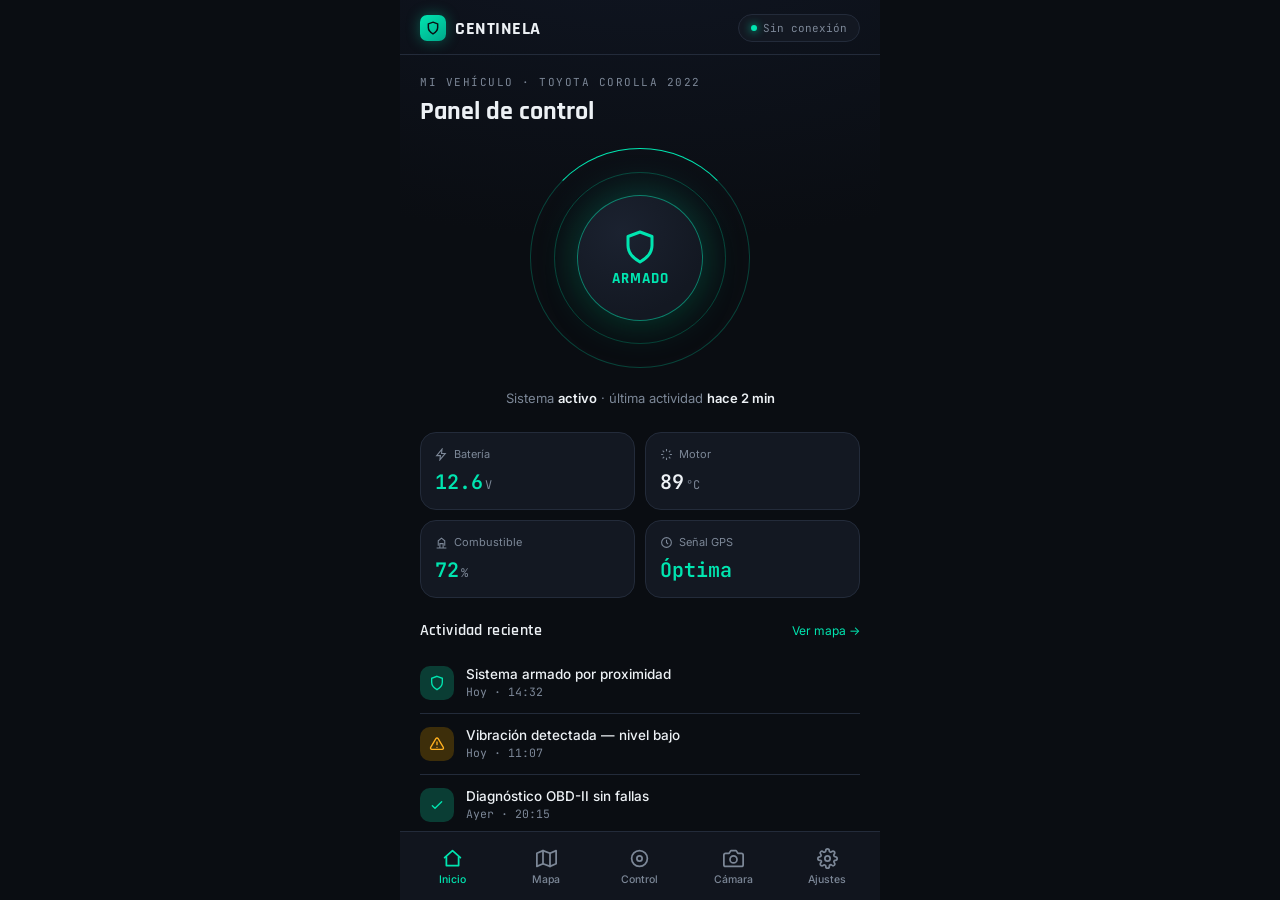
==== commit 04d8e3d0: "Update index.html" ====
--- a/index.html
+++ b/index.html
@@ -1,1134 +1,287 @@
 <!DOCTYPE html>
 <html lang="es">
 <head>
-<meta charset="UTF-8">
-<meta name="viewport" content="width=device-width, initial-scale=1, maximum-scale=1, user-scalable=no, viewport-fit=cover">
-<meta name="theme-color" content="#0A0D12">
-<title>Centinela</title>
-<link rel="manifest" href="manifest.json">
-<link rel="preconnect" href="https://fonts.googleapis.com">
-<link href="https://fonts.googleapis.com/css2?family=Rajdhani:wght@500;600;700&family=Inter:wght@400;500;600&family=JetBrains+Mono:wght@400;500;600&display=swap" rel="stylesheet">
-<style>
-:root{
-  --bg:#0A0D12; --surface:#131822; --surface-2:#1B2230; --border:#232B3A;
-  --text:#EDF1F5; --text-dim:#7C8797; --accent:#00E5B0; --accent-dim:#0A3D34;
-  --danger:#FF4757; --danger-dim:#3D1219; --warn:#FFB020; --warn-dim:#3D2E0A;
-  --radius:16px; --safe-top: env(safe-area-inset-top, 0px); --safe-bottom: env(safe-area-inset-bottom, 0px);
-}
-*{box-sizing:border-box; margin:0; padding:0; -webkit-tap-highlight-color:transparent;}
-html,body{height:100%;}
-body{background:var(--bg); color:var(--text); font-family:'Inter',sans-serif; overflow:hidden; -webkit-font-smoothing:antialiased;}
-@media (prefers-reduced-motion: reduce){*{animation-duration:.001ms !important; animation-iteration-count:1 !important; transition-duration:.001ms !important;}}
-.app{max-width:480px; margin:0 auto; height:100dvh; display:flex; flex-direction:column; position:relative;
-  background:radial-gradient(1200px 600px at 50% -10%, #101623 0%, var(--bg) 55%);}
-.statusbar{padding:calc(14px + var(--safe-top)) 20px 12px; display:flex; align-items:center; justify-content:space-between; border-bottom:1px solid var(--border); flex-shrink:0;}
-.brand{display:flex; align-items:center; gap:9px;}
-.brand-mark{width:26px; height:26px; border-radius:7px; background:linear-gradient(145deg, var(--accent), #00A88A); display:flex; align-items:center; justify-content:center; box-shadow:0 0 14px rgba(0,229,176,.35);}
-.brand-mark svg{width:14px; height:14px;}
-.brand-name{font-family:'Rajdhani',sans-serif; font-weight:700; font-size:18px; letter-spacing:.5px;}
-.status-pill{display:flex; align-items:center; gap:6px; padding:6px 12px; border-radius:999px; background:var(--surface); border:1px solid var(--border); font-family:'JetBrains Mono',monospace; font-size:11px; color:var(--text-dim); cursor:pointer;}
-.status-pill .dot{width:6px; height:6px; border-radius:50%; background:var(--text-dim); transition:background .2s ease, box-shadow .2s ease;}
-.status-pill.on .dot{background:var(--accent); box-shadow:0 0 8px var(--accent);}
-.status-pill.warn .dot{background:var(--warn); box-shadow:0 0 8px var(--warn);}
-
-.screens{flex:1; overflow-y:auto; overflow-x:hidden; -webkit-overflow-scrolling:touch; position:relative;}
-.screen{display:none; padding:20px 20px calc(24px + var(--safe-bottom));}
-.screen.active{display:block; animation:fadein .22s ease;}
-@keyframes fadein{from{opacity:0; transform:translateY(6px);} to{opacity:1; transform:translateY(0);}}
-
-.eyebrow{font-family:'JetBrains Mono',monospace; font-size:11px; letter-spacing:1.5px; color:var(--text-dim); text-transform:uppercase; margin-bottom:6px;}
-h1.screen-title{font-family:'Rajdhani',sans-serif; font-weight:700; font-size:26px; margin-bottom:20px;}
-
-.shield-wrap{position:relative; width:220px; height:220px; margin:6px auto 22px; display:flex; align-items:center; justify-content:center;}
-.ring{position:absolute; border-radius:50%; border:1px solid var(--border);}
-.ring.r1{width:100%; height:100%;} .ring.r2{width:78%; height:78%;} .ring.r3{width:56%; height:56%;}
-.app[data-armed="true"] .ring{border-color:rgba(0,229,176,.25);}
-.app[data-armed="true"] .ring.sweep{border-top-color:var(--accent); animation:spin 3.2s linear infinite;}
-.app[data-armed="false"] .ring.sweep{display:none;}
-@keyframes spin{to{transform:rotate(360deg);}}
-.shield-btn{position:relative; z-index:2; width:126px; height:126px; border-radius:50%; border:none; display:flex; flex-direction:column; align-items:center; justify-content:center; gap:4px; cursor:pointer;
-  background:radial-gradient(circle at 35% 30%, var(--surface-2), var(--surface) 70%); box-shadow:inset 0 0 0 1px var(--border), 0 12px 30px rgba(0,0,0,.4); transition:box-shadow .3s ease, background .3s ease;}
-.app[data-armed="true"] .shield-btn{box-shadow:inset 0 0 0 1px rgba(0,229,176,.5), 0 0 40px rgba(0,229,176,.28), 0 12px 30px rgba(0,0,0,.4);}
-.shield-btn svg{width:36px; height:36px; stroke:var(--text-dim); transition:stroke .3s ease;}
-.app[data-armed="true"] .shield-btn svg{stroke:var(--accent);}
-.shield-label{font-family:'Rajdhani',sans-serif; font-weight:700; font-size:15px; letter-spacing:1px; color:var(--text-dim);}
-.app[data-armed="true"] .shield-label{color:var(--accent);}
-.shield-sub{text-align:center; font-size:13px; color:var(--text-dim); margin-bottom:26px;}
-.shield-sub b{color:var(--text); font-weight:600;}
-
-.grid{display:grid; grid-template-columns:1fr 1fr; gap:10px; margin-bottom:22px;}
-.stat{background:var(--surface); border:1px solid var(--border); border-radius:var(--radius); padding:14px;}
-.stat-label{font-size:11px; color:var(--text-dim); margin-bottom:8px; display:flex; align-items:center; gap:6px;}
-.stat-label svg{width:13px; height:13px; stroke:var(--text-dim);}
-.stat-value{font-family:'JetBrains Mono',monospace; font-size:20px; font-weight:600;}
-.stat-value.ok{color:var(--accent);} .stat-value.warn{color:var(--warn);}
-.stat-unit{font-size:12px; color:var(--text-dim); font-weight:400; margin-left:2px;}
-
-.section-head{display:flex; align-items:center; justify-content:space-between; margin-bottom:12px;}
-.section-head h2{font-family:'Rajdhani',sans-serif; font-size:16px; font-weight:600; letter-spacing:.3px;}
-.section-head a{font-size:12px; color:var(--accent); text-decoration:none; cursor:pointer;}
-
-.event{display:flex; gap:12px; align-items:flex-start; padding:13px 0; border-bottom:1px solid var(--border);}
-.event:last-child{border-bottom:none;}
-.event-icon{width:34px; height:34px; border-radius:10px; flex-shrink:0; display:flex; align-items:center; justify-content:center; background:var(--surface-2);}
-.event-icon svg{width:16px; height:16px;}
-.event-icon.warn{background:var(--warn-dim);} .event-icon.warn svg{stroke:var(--warn);}
-.event-icon.ok{background:var(--accent-dim);} .event-icon.ok svg{stroke:var(--accent);}
-.event-icon.danger{background:var(--danger-dim);} .event-icon.danger svg{stroke:var(--danger);}
-.event-body{flex:1;}
-.event-title{font-size:13.5px; font-weight:500;}
-.event-time{font-size:11.5px; color:var(--text-dim); margin-top:2px; font-family:'JetBrains Mono',monospace;}
-
-.map-card{height:280px; border-radius:var(--radius); border:1px solid var(--border);
-  background:linear-gradient(var(--surface), var(--surface)) padding-box, repeating-linear-gradient(0deg, transparent, transparent 27px, rgba(255,255,255,.03) 28px), repeating-linear-gradient(90deg, transparent, transparent 27px, rgba(255,255,255,.03) 28px);
-  position:relative; overflow:hidden; margin-bottom:16px;}
-.map-pin{position:absolute; top:48%; left:52%; width:16px; height:16px; border-radius:50%; background:var(--accent); box-shadow:0 0 0 4px rgba(0,229,176,.18), 0 0 16px rgba(0,229,176,.5);}
-.map-pin::after{content:''; position:absolute; inset:-14px; border-radius:50%; border:1px solid rgba(0,229,176,.35); animation:pulse 2.2s ease-out infinite;}
-@keyframes pulse{0%{transform:scale(.4); opacity:.9;} 100%{transform:scale(1.8); opacity:0;}}
-.map-geo{position:absolute; top:50%; left:50%; transform:translate(-50%,-50%); width:150px; height:150px; border-radius:50%; border:1.5px dashed rgba(124,135,151,.4);}
-.map-badge{position:absolute; bottom:12px; left:12px; right:12px; background:rgba(10,13,18,.75); backdrop-filter:blur(6px); border:1px solid var(--border); border-radius:12px; padding:10px 12px; font-family:'JetBrains Mono',monospace; font-size:11.5px; color:var(--text-dim);}
-.map-badge b{color:var(--text); font-weight:600;}
-
-.list-row{display:flex; align-items:center; justify-content:space-between; padding:14px 16px; background:var(--surface); border:1px solid var(--border); border-radius:12px; margin-bottom:10px;}
-.list-row-label{font-size:13.5px; font-weight:500;}
-.list-row-sub{font-size:11.5px; color:var(--text-dim); margin-top:2px;}
-
-.switch{width:44px; height:26px; border-radius:999px; background:var(--surface-2); border:1px solid var(--border); position:relative; cursor:pointer; flex-shrink:0;}
-.switch::after{content:''; position:absolute; top:2px; left:2px; width:20px; height:20px; border-radius:50%; background:var(--text-dim); transition:all .2s ease;}
-.switch.on{background:var(--accent-dim); border-color:rgba(0,229,176,.4);}
-.switch.on::after{transform:translateX(18px); background:var(--accent);}
-
-.ctrl-grid{display:grid; grid-template-columns:1fr 1fr; gap:10px; margin-bottom:10px;}
-.ctrl-btn{background:var(--surface); border:1px solid var(--border); border-radius:var(--radius); padding:16px 14px; display:flex; flex-direction:column; align-items:flex-start; gap:10px; cursor:pointer; color:var(--text); font-family:'Inter',sans-serif; transition:transform .12s ease, border-color .2s ease, opacity .2s ease;}
-.ctrl-btn:active{transform:scale(.96);}
-.ctrl-btn svg{width:20px; height:20px; stroke:var(--accent);}
-.ctrl-btn span{font-size:13px; font-weight:500;}
-.ctrl-btn.danger svg{stroke:var(--danger);}
-.ctrl-btn.danger:active{border-color:var(--danger);}
-.ctrl-btn.full{grid-column:1 / -1; flex-direction:row; align-items:center; justify-content:space-between;}
-.ctrl-btn.disabled, .segmented-btn.disabled, .light-item.disabled, .window-btns button.disabled{opacity:.4; pointer-events:none;}
-
-.cam-feed{height:220px; border-radius:var(--radius); border:1px solid var(--border); background:linear-gradient(160deg, #10141c, #080a0e); display:flex; align-items:center; justify-content:center; flex-direction:column; gap:10px; margin-bottom:16px; position:relative; overflow:hidden;}
-.cam-feed .rec{position:absolute; top:12px; left:12px; display:flex; align-items:center; gap:6px; font-family:'JetBrains Mono',monospace; font-size:11px; color:var(--danger);}
-.cam-feed .rec .dot{width:7px; height:7px; border-radius:50%; background:var(--danger); animation:blink 1.4s infinite;}
-@keyframes blink{50%{opacity:.2;}}
-.cam-feed p{color:var(--text-dim); font-size:12.5px;}
-.cam-feed svg{width:34px; height:34px; stroke:var(--text-dim);}
-.gallery{display:grid; grid-template-columns:repeat(3,1fr); gap:8px;}
-.gallery-item{aspect-ratio:1; border-radius:10px; background:var(--surface-2); border:1px solid var(--border); display:flex; align-items:center; justify-content:center;}
-.gallery-item svg{width:18px; height:18px; stroke:var(--text-dim);}
-
-.settings-group{margin-bottom:22px;}
-.settings-group h3{font-family:'Rajdhani',sans-serif; font-size:13px; font-weight:600; letter-spacing:1px; text-transform:uppercase; color:var(--text-dim); margin-bottom:10px;}
-.settings-note{font-size:11.5px; color:var(--text-dim); margin-bottom:12px; line-height:1.5;}
-
-.tabbar{flex-shrink:0; display:flex; border-top:1px solid var(--border); background:rgba(19,24,34,.85); backdrop-filter:blur(10px); padding:10px 6px calc(8px + var(--safe-bottom));}
-.tab{flex:1; display:flex; flex-direction:column; align-items:center; gap:4px; background:none; border:none; color:var(--text-dim); cursor:pointer; padding:6px 2px; text-decoration:none;}
-.tab svg{width:21px; height:21px; stroke:var(--text-dim); transition:stroke .2s ease;}
-.tab span{font-size:10.5px; font-weight:500;}
-.tab.active svg{stroke:var(--accent);}
-.tab.active span{color:var(--accent);}
-
-.toast{position:fixed; left:50%; bottom:96px; transform:translateX(-50%) translateY(20px); background:var(--surface-2); border:1px solid var(--border); padding:11px 18px; border-radius:999px; font-size:12.5px; font-weight:500; opacity:0; pointer-events:none; transition:all .25s ease; max-width:90%; text-align:center; z-index:60;}
-.toast.show{opacity:1; transform:translateX(-50%) translateY(0);}
-
-::-webkit-scrollbar{display:none;}
-a, button{outline-offset:3px;}
-a:focus-visible, button:focus-visible{outline:2px solid var(--accent);}
-
-.key-link{display:flex; align-items:center; gap:12px; background:var(--surface); border:1px solid var(--border); border-radius:var(--radius); padding:14px 16px; margin-bottom:20px; cursor:pointer;}
-.key-link-icon{width:38px; height:38px; border-radius:11px; flex-shrink:0; background:var(--surface-2); display:flex; align-items:center; justify-content:center;}
-.key-link-icon svg{width:18px; height:18px; stroke:var(--accent);}
-.beam{display:flex; gap:4px; align-items:center;}
-.beam-dot{width:5px; height:5px; border-radius:50%; background:var(--accent); opacity:.25; animation:beamPulse 1.4s infinite;}
-.beam-dot:nth-child(2){animation-delay:.18s;} .beam-dot:nth-child(3){animation-delay:.36s;}
-@keyframes beamPulse{0%,100%{opacity:.25; transform:scale(.75);} 50%{opacity:1; transform:scale(1.2);}}
-.key-link-status{flex:1;}
-.key-link-title{font-size:13.5px; font-weight:600;}
-.key-link-sub{font-size:11.5px; color:var(--text-dim); margin-top:2px; font-family:'JetBrains Mono',monospace;}
-
-.segmented{display:flex; background:var(--surface); border:1px solid var(--border); border-radius:14px; padding:4px; gap:4px; margin-bottom:18px;}
-.segmented-btn{flex:1; display:flex; align-items:center; justify-content:center; gap:7px; padding:11px; border:none; background:transparent; border-radius:10px; color:var(--text-dim); font-family:'Inter',sans-serif; font-size:13px; font-weight:500; cursor:pointer; transition:background .25s ease, color .25s ease, box-shadow .25s ease;}
-.segmented-btn svg{width:15px; height:15px; stroke:currentColor; transition:stroke .25s ease;}
-.segmented-btn.active{background:var(--accent-dim); color:var(--accent); box-shadow:inset 0 0 0 1px rgba(0,229,176,.3);}
-.segmented-btn:active{transform:scale(.97);}
-
-.window-row{display:flex; gap:10px; margin-bottom:18px;}
-.window-card{flex:1; display:flex; align-items:center; gap:10px; background:var(--surface); border:1px solid var(--border); border-radius:var(--radius); padding:13px;}
-.window-visual{width:28px; height:46px; border-radius:6px; border:1.5px solid var(--border); background:var(--surface-2); position:relative; overflow:hidden; flex-shrink:0;}
-.window-glass{position:absolute; bottom:0; left:0; right:0; background:linear-gradient(180deg, rgba(0,229,176,.65), rgba(0,229,176,.18)); transition:height .5s cubic-bezier(.4,0,.2,1);}
-.window-info{flex:1; min-width:0;}
-.window-label{font-size:12px; font-weight:500;}
-.window-pct{font-family:'JetBrains Mono',monospace; font-size:11px; color:var(--text-dim); margin-top:2px;}
-.window-btns{display:flex; flex-direction:column; gap:5px;}
-.window-btns button{width:28px; height:24px; border-radius:7px; border:1px solid var(--border); background:var(--surface-2); display:flex; align-items:center; justify-content:center; cursor:pointer; transition:transform .12s ease, background .2s ease;}
-.window-btns button svg{width:12px; height:12px; stroke:var(--text);}
-.window-btns button:active{transform:scale(.85); background:var(--accent-dim);}
-
-.light-grid{display:grid; grid-template-columns:repeat(4, 1fr); gap:8px; margin-bottom:10px;}
-.light-item{display:flex; flex-direction:column; align-items:center; gap:7px; background:var(--surface); border:1px solid var(--border); border-radius:13px; padding:12px 6px; cursor:pointer; color:var(--text-dim); transition:all .25s ease; position:relative;}
-.light-item-icon{width:30px; height:30px; border-radius:50%; background:var(--surface-2); display:flex; align-items:center; justify-content:center; transition:all .3s ease;}
-.light-item-icon svg{width:15px; height:15px; stroke:var(--text-dim); transition:stroke .3s ease;}
-.light-item-label{font-size:10.5px; font-weight:500; text-align:center; line-height:1.2;}
-.light-item.on{border-color:rgba(255,176,32,.4);}
-.light-item.on .light-item-icon{background:var(--warn-dim); box-shadow:0 0 14px rgba(255,176,32,.5);}
-.light-item.on .light-item-icon svg{stroke:var(--warn);}
-.light-item.on .light-item-label{color:var(--text);}
-.light-item.fault{border-color:rgba(255,71,87,.5);}
-.light-item.fault .light-item-icon{background:var(--danger-dim);}
-.light-item.fault .light-item-icon svg{stroke:var(--danger);}
-.light-item.fault::after{content:'!'; position:absolute; top:6px; right:8px; width:15px; height:15px; border-radius:50%; background:var(--danger); color:#fff; font-size:10px; font-weight:700; display:flex; align-items:center; justify-content:center; animation:blink 1.4s infinite;}
-.fault-banner{display:flex; align-items:center; gap:10px; background:var(--danger-dim); border:1px solid rgba(255,71,87,.4); border-radius:12px; padding:12px 14px; margin-bottom:12px; font-size:12.5px; font-weight:500; color:var(--text);}
-.fault-banner svg{width:18px; height:18px; stroke:var(--danger); flex-shrink:0;}
-
-.proximity-meter{background:var(--surface); border:1px solid var(--border); border-radius:var(--radius); padding:14px 16px; margin-bottom:10px;}
-.proximity-meter-top{display:flex; justify-content:space-between; align-items:baseline; margin-bottom:10px;}
-.proximity-meter-val{font-family:'JetBrains Mono',monospace; font-size:13px; color:var(--text-dim);}
-.range{width:100%; -webkit-appearance:none; height:4px; border-radius:999px; background:var(--surface-2); outline:none;}
-.range::-webkit-slider-thumb{-webkit-appearance:none; width:18px; height:18px; border-radius:50%; background:var(--accent); box-shadow:0 0 10px rgba(0,229,176,.5); cursor:pointer;}
-.range-labels{display:flex; justify-content:space-between; font-size:10.5px; color:var(--text-dim); margin-top:6px;}
-
-.overlay{position:fixed; inset:0; background:rgba(6,8,12,.92); backdrop-filter:blur(6px); display:flex; align-items:center; justify-content:center; z-index:100; padding:24px;}
-.overlay[hidden]{display:none;}
-.lock-card, .modal-card{width:100%; max-width:340px; background:var(--surface); border:1px solid var(--border); border-radius:20px; padding:26px 22px; text-align:center;}
-.lock-icon{width:64px; height:64px; border-radius:50%; margin:0 auto 16px; background:var(--accent-dim); display:flex; align-items:center; justify-content:center;}
-.lock-icon svg{width:30px; height:30px; stroke:var(--accent);}
-.lock-title{font-family:'Rajdhani',sans-serif; font-weight:700; font-size:19px; margin-bottom:6px;}
-.lock-sub{font-size:12.5px; color:var(--text-dim); margin-bottom:20px; line-height:1.5;}
-.btn-primary{width:100%; padding:13px; border-radius:12px; border:none; background:var(--accent); color:#04241d; font-weight:700; font-size:14px; cursor:pointer; margin-bottom:10px;}
-.btn-secondary{width:100%; padding:13px; border-radius:12px; border:1px solid var(--border); background:transparent; color:var(--text-dim); font-weight:600; font-size:13px; cursor:pointer;}
-.pin-dots{display:flex; justify-content:center; gap:12px; margin-bottom:18px;}
-.pin-dots span{width:13px; height:13px; border-radius:50%; border:1.5px solid var(--border); background:transparent; transition:background .15s ease, border-color .15s ease;}
-.pin-dots span.filled{background:var(--accent); border-color:var(--accent);}
-.pin-pad{display:grid; grid-template-columns:repeat(3,1fr); gap:10px; margin-bottom:14px;}
-.pin-pad button{padding:16px 0; border-radius:12px; border:1px solid var(--border); background:var(--surface-2); color:var(--text); font-size:18px; font-weight:600; cursor:pointer;}
-.pin-pad button:active{background:var(--accent-dim);}
-.pin-error{color:var(--danger); font-size:12px; min-height:16px; margin-bottom:8px;}
-</style>
+    <meta charset="UTF-8">
+    <meta name="viewport" content="width=device-width, initial-scale=1, maximum-scale=1, user-scalable=no, viewport-fit=cover">
+    <meta name="theme-color" content="#0A0D12">
+    <title>Centinela</title>
+    <link rel="manifest" href="manifest.json">
+    <link rel="preconnect" href="https://fonts.googleapis.com">
+    <link href="https://fonts.googleapis.com/css2?family=Rajdhani:wght@500;600;700&family=Inter:wght@400;500;600&family=JetBrains+Mono:wght@400;500;600&display=swap" rel="stylesheet">
+    <link rel="stylesheet" href="styles.css">
 </head>
 <body>
 
-<div class="app" data-armed="true" id="app">
-
-  <div class="statusbar">
-    <div class="brand">
-      <div class="brand-mark"><svg viewBox="0 0 24 24" fill="none" stroke="#0A0D12" stroke-width="2.5"><path d="M12 2l8 3v6c0 5-3.4 8.4-8 11-4.6-2.6-8-6-8-11V5l8-3z"/></svg></div>
-      <div class="brand-name">CENTINELA</div>
-    </div>
-    <div class="status-pill" id="statusPill" onclick="pairPhoneSecure()"><span class="dot" id="statusDot"></span><span id="statusPillText">Sin conexión</span></div>
-  </div>
-
-  <div class="screens">
-
-    <!-- ===================== INICIO ===================== -->
-    <section class="screen" id="screen-inicio" data-screen="inicio">
-      <div class="eyebrow">Mi vehículo · Toyota Corolla 2022</div>
-      <h1 class="screen-title">Panel de control</h1>
-      <div class="shield-wrap">
-        <div class="ring r1 sweep"></div><div class="ring r2"></div><div class="ring r3"></div>
-        <button class="shield-btn" id="shieldBtn" aria-pressed="true">
-          <svg viewBox="0 0 24 24" fill="none" stroke-width="2" stroke-linecap="round" stroke-linejoin="round"><path d="M12 2l8 3v6c0 5-3.4 8.4-8 11-4.6-2.6-8-6-8-11V5l8-3z"/></svg>
-          <span class="shield-label" id="shieldLabel">ARMADO</span>
-        </button>
-      </div>
-      <p class="shield-sub">Sistema <b id="shieldSubState">activo</b> · última actividad <b id="lastActivity">hace 2 min</b></p>
-      <div class="grid">
-        <div class="stat"><div class="stat-label"><svg viewBox="0 0 24 24" fill="none" stroke-width="2"><path d="M13 2L3 14h7l-1 8 10-12h-7l1-8z"/></svg>Batería</div><div class="stat-value ok">12.6<span class="stat-unit">V</span></div></div>
-        <div class="stat"><div class="stat-label"><svg viewBox="0 0 24 24" fill="none" stroke-width="2"><path d="M12 2v4M12 18v4M4.9 4.9l2.8 2.8M16.3 16.3l2.8 2.8M2 12h4M18 12h4M4.9 19.1l2.8-2.8M16.3 7.7l2.8-2.8"/></svg>Motor</div><div class="stat-value">89<span class="stat-unit">°C</span></div></div>
-        <div class="stat"><div class="stat-label"><svg viewBox="0 0 24 24" fill="none" stroke-width="2"><path d="M3 22h18M6 18V9l6-5 6 5v9M9 22V14h6v8"/></svg>Combustible</div><div class="stat-value ok">72<span class="stat-unit">%</span></div></div>
-        <div class="stat"><div class="stat-label"><svg viewBox="0 0 24 24" fill="none" stroke-width="2"><circle cx="12" cy="12" r="9"/><path d="M12 7v5l3 3"/></svg>Señal GPS</div><div class="stat-value ok">Óptima</div></div>
-      </div>
-      <div class="section-head"><h2>Actividad reciente</h2><a data-goto="mapa">Ver mapa →</a></div>
-      <div id="eventFeed">
-        <div class="event"><div class="event-icon ok"><svg viewBox="0 0 24 24" fill="none" stroke-width="2" stroke-linecap="round"><path d="M12 2l8 3v6c0 5-3.4 8.4-8 11-4.6-2.6-8-6-8-11V5l8-3z"/></svg></div><div class="event-body"><div class="event-title">Sistema armado por proximidad</div><div class="event-time">Hoy · 14:32</div></div></div>
-        <div class="event"><div class="event-icon warn"><svg viewBox="0 0 24 24" fill="none" stroke-width="2" stroke-linecap="round"><path d="M12 9v4M12 17h.01M10.3 3.9L2.5 17a2 2 0 001.7 3h15.6a2 2 0 001.7-3L13.7 3.9a2 2 0 00-3.4 0z"/></svg></div><div class="event-body"><div class="event-title">Vibración detectada — nivel bajo</div><div class="event-time">Hoy · 11:07</div></div></div>
-        <div class="event"><div class="event-icon ok"><svg viewBox="0 0 24 24" fill="none" stroke-width="2" stroke-linecap="round"><path d="M5 13l4 4L19 7"/></svg></div><div class="event-body"><div class="event-title">Diagnóstico OBD-II sin fallas</div><div class="event-time">Ayer · 20:15</div></div></div>
-      </div>
-    </section>
-
-    <!-- ===================== MAPA ===================== -->
-    <section class="screen" id="screen-mapa" data-screen="mapa">
-      <div class="eyebrow">Ubicación</div>
-      <h1 class="screen-title">Rastreo GPS</h1>
-      <div class="map-card"><div class="map-geo"></div><div class="map-pin"></div><div class="map-badge">Av. Amazonas y Naciones Unidas · <b>0 km/h</b> · estacionado</div></div>
-      <div class="list-row"><div><div class="list-row-label">Geocerca "Casa"</div><div class="list-row-sub">Radio 150 m · notificar al salir</div></div><div class="switch on"></div></div>
-      <div class="list-row"><div><div class="list-row-label">Alerta de exceso de velocidad</div><div class="list-row-sub">Límite: 100 km/h</div></div><div class="switch on"></div></div>
-      <div class="list-row"><div><div class="list-row-label">Compartir ubicación</div><div class="list-row-sub">Con 2 contactos de confianza</div></div><div class="switch"></div></div>
-      <div class="section-head" style="margin-top:8px;"><h2>Historial de recorridos</h2></div>
-      <div class="event"><div class="event-icon ok"><svg viewBox="0 0 24 24" fill="none" stroke-width="2" stroke-linecap="round"><circle cx="12" cy="12" r="3"/><path d="M12 2v4M12 18v4"/></svg></div><div class="event-body"><div class="event-title">Casa → Oficina · 12.4 km</div><div class="event-time">Hoy · 08:14 – 08:41</div></div></div>
-      <div class="event"><div class="event-icon ok"><svg viewBox="0 0 24 24" fill="none" stroke-width="2" stroke-linecap="round"><circle cx="12" cy="12" r="3"/><path d="M12 2v4M12 18v4"/></svg></div><div class="event-body"><div class="event-title">Oficina → Casa · 13.1 km</div><div class="event-time">Ayer · 18:20 – 18:52</div></div></div>
-    </section>
-
-    <!-- ===================== CONTROL ===================== -->
-    <section class="screen" id="screen-control" data-screen="control">
-      <div class="eyebrow">Control remoto</div>
-      <h1 class="screen-title">Acciones rápidas</h1>
-
-      <div class="key-link" id="keyLinkCard" onclick="pairPhoneSecure()">
-        <div class="key-link-icon"><svg viewBox="0 0 24 24" fill="none" stroke-width="2" stroke-linecap="round" stroke-linejoin="round"><rect x="7" y="2" width="10" height="20" rx="2"/><path d="M11 18h2"/></svg></div>
-        <div class="beam" id="beam" style="opacity:.35"><span class="beam-dot"></span><span class="beam-dot"></span><span class="beam-dot"></span></div>
-        <div class="key-link-icon"><svg viewBox="0 0 24 24" fill="none" stroke-width="2" stroke-linecap="round" stroke-linejoin="round"><path d="M12 2l8 3v6c0 5-3.4 8.4-8 11-4.6-2.6-8-6-8-11V5l8-3z"/></svg></div>
-        <div class="key-link-status">
-          <div class="key-link-title" id="keyLinkTitle">Toca para vincular por Bluetooth</div>
-          <div class="key-link-sub" id="keyLinkSub">Sin conexión</div>
-        </div>
-      </div>
-
-      <div class="section-head"><h2>Seguros</h2></div>
-      <div class="segmented">
-        <button class="segmented-btn active" id="lockBtnClosed" onclick="setLock(true)"><svg viewBox="0 0 24 24" fill="none" stroke-width="2" stroke-linecap="round"><rect x="5" y="11" width="14" height="10" rx="2"/><path d="M8 11V7a4 4 0 018 0v4"/></svg>Cerrado</button>
-        <button class="segmented-btn" id="lockBtnOpen" onclick="setLock(false)"><svg viewBox="0 0 24 24" fill="none" stroke-width="2" stroke-linecap="round"><rect x="5" y="11" width="14" height="10" rx="2"/><path d="M8 11V7a4 4 0 017.6-1.8"/></svg>Abierto</button>
-      </div>
-
-      <div class="section-head"><h2>Vidrios</h2></div>
-      <div class="window-row">
-        <div class="window-card">
-          <div class="window-visual"><div class="window-glass" id="glassL" style="height:35%"></div></div>
-          <div class="window-info"><div class="window-label">Delanteros</div><div class="window-pct" id="pctL">35%</div></div>
-          <div class="window-btns">
-            <button onclick="moveWindow('L',15)" aria-label="Subir vidrio delantero"><svg viewBox="0 0 24 24" fill="none" stroke-width="2.5" stroke-linecap="round" stroke-linejoin="round"><path d="M12 19V5M6 11l6-6 6 6"/></svg></button>
-            <button onclick="moveWindow('L',-15)" aria-label="Bajar vidrio delantero"><svg viewBox="0 0 24 24" fill="none" stroke-width="2.5" stroke-linecap="round" stroke-linejoin="round"><path d="M12 5v14M6 13l6 6 6-6"/></svg></button>
-          </div>
-        </div>
-        <div class="window-card">
-          <div class="window-visual"><div class="window-glass" id="glassR" style="height:35%"></div></div>
-          <div class="window-info"><div class="window-label">Traseros</div><div class="window-pct" id="pctR">35%</div></div>
-          <div class="window-btns">
-            <button onclick="moveWindow('R',15)" aria-label="Subir vidrio trasero"><svg viewBox="0 0 24 24" fill="none" stroke-width="2.5" stroke-linecap="round" stroke-linejoin="round"><path d="M12 19V5M6 11l6-6 6 6"/></svg></button>
-            <button onclick="moveWindow('R',-15)" aria-label="Bajar vidrio trasero"><svg viewBox="0 0 24 24" fill="none" stroke-width="2.5" stroke-linecap="round" stroke-linejoin="round"><path d="M12 5v14M6 13l6 6 6-6"/></svg></button>
-          </div>
-        </div>
-      </div>
-
-      <div class="section-head"><h2>Luces</h2></div>
-      <div id="lightFaultBanner" class="fault-banner" style="display:none;">
-        <svg viewBox="0 0 24 24" fill="none" stroke-width="2" stroke-linecap="round"><path d="M12 9v4M12 17h.01M10.3 3.9L2.5 17a2 2 0 001.7 3h15.6a2 2 0 001.7-3L13.7 3.9a2 2 0 00-3.4 0z"/></svg>
-        <span id="lightFaultText"></span>
-      </div>
-      <div class="light-grid">
-        <button class="light-item" data-id="LOWBEAM" onclick="toggleLight('LOWBEAM')"><span class="light-item-icon"><svg viewBox="0 0 24 24" fill="none" stroke-width="2" stroke-linecap="round"><path d="M3 12h4M17 12h4M8 6l2.5 2.5M8 18l2.5-2.5"/><circle cx="12" cy="12" r="3"/></svg></span><span class="light-item-label">Bajas</span></button>
-        <button class="light-item" data-id="HIGHBEAM" onclick="toggleLight('HIGHBEAM')"><span class="light-item-icon"><svg viewBox="0 0 24 24" fill="none" stroke-width="2" stroke-linecap="round"><path d="M2 12h5M17 6l2 2M17 18l2-2"/><circle cx="12" cy="12" r="3"/><path d="M17 12h5"/></svg></span><span class="light-item-label">Altas</span></button>
-        <button class="light-item" data-id="TURN_L" onclick="toggleLight('TURN_L')"><span class="light-item-icon"><svg viewBox="0 0 24 24" fill="none" stroke-width="2" stroke-linecap="round" stroke-linejoin="round"><path d="M15 5l-7 7 7 7"/></svg></span><span class="light-item-label">Direcc. izq.</span></button>
-        <button class="light-item" data-id="TURN_R" onclick="toggleLight('TURN_R')"><span class="light-item-icon"><svg viewBox="0 0 24 24" fill="none" stroke-width="2" stroke-linecap="round" stroke-linejoin="round"><path d="M9 5l7 7-7 7"/></svg></span><span class="light-item-label">Direcc. der.</span></button>
-        <button class="light-item" data-id="BRAKE" onclick="toggleLight('BRAKE')"><span class="light-item-icon"><svg viewBox="0 0 24 24" fill="none" stroke-width="2" stroke-linecap="round"><circle cx="12" cy="12" r="8"/><circle cx="12" cy="12" r="3"/></svg></span><span class="light-item-label">Freno</span></button>
-        <button class="light-item" data-id="REVERSE" onclick="toggleLight('REVERSE')"><span class="light-item-icon"><svg viewBox="0 0 24 24" fill="none" stroke-width="2" stroke-linecap="round" stroke-linejoin="round"><path d="M7 7l-4 5 4 5M3 12h13a5 5 0 000-10"/></svg></span><span class="light-item-label">Reversa</span></button>
-        <button class="light-item" data-id="FOG" onclick="toggleLight('FOG')"><span class="light-item-icon"><svg viewBox="0 0 24 24" fill="none" stroke-width="2" stroke-linecap="round"><path d="M3 8h18M3 12h18M3 16h12"/></svg></span><span class="light-item-label">Antiniebla</span></button>
-        <button class="light-item" data-id="PARK" onclick="toggleLight('PARK')"><span class="light-item-icon"><svg viewBox="0 0 24 24" fill="none" stroke-width="2" stroke-linecap="round"><rect x="4" y="10" width="16" height="8" rx="2"/><path d="M8 10V7a4 4 0 018 0v3"/></svg></span><span class="light-item-label">Parqueo</span></button>
-      </div>
-
-      <div class="section-head"><h2>Otras acciones</h2></div>
-      <div class="ctrl-grid">
-        <button class="ctrl-btn" onclick="sendCmd('TRUNK', 'Maletero abierto')"><svg viewBox="0 0 24 24" fill="none" stroke-width="2" stroke-linecap="round"><path d="M3 10l2-6h14l2 6M3 10h18M3 10v9a1 1 0 001 1h1a1 1 0 001-1v-1h12v1a1 1 0 001 1h1a1 1 0 001-1v-9"/></svg><span>Abrir maletero</span></button>
-        <button class="ctrl-btn" onclick="sendCmd('HORN', 'Buscando vehículo — sirena breve')"><svg viewBox="0 0 24 24" fill="none" stroke-width="2" stroke-linecap="round"><path d="M12 2C8 2 5 5 5 9c0 5 7 13 7 13s7-8 7-13c0-4-3-7-7-7z"/><circle cx="12" cy="9" r="2.3"/></svg><span>Encontrar auto</span></button>
-        <button class="ctrl-btn" onclick="sendCmd('START_ENGINE', 'Arranque remoto iniciado')"><svg viewBox="0 0 24 24" fill="none" stroke-width="2" stroke-linecap="round"><path d="M13 2L3 14h7l-1 8 10-12h-7l1-8z"/></svg><span>Arranque remoto</span></button>
-        <button class="ctrl-btn full danger" onclick="sendCmd('HORN', 'Sirena activada')">
-          <span style="display:flex; align-items:center; gap:10px;"><svg viewBox="0 0 24 24" fill="none" stroke-width="2" stroke-linecap="round"><path d="M18 8a6 6 0 00-12 0c0 7-3 9-3 9h18s-3-2-3-9"/><path d="M13.7 21a2 2 0 01-3.4 0"/></svg><span>Sirena de emergencia</span></span>
-          <svg viewBox="0 0 24 24" fill="none" stroke-width="2" stroke-linecap="round" style="width:16px; height:16px; stroke:var(--text-dim);"><path d="M9 18l6-6-6-6"/></svg>
-        </button>
-        <button class="ctrl-btn full danger" onclick="confirmStop()">
-          <span style="display:flex; align-items:center; gap:10px;"><svg viewBox="0 0 24 24" fill="none" stroke-width="2" stroke-linecap="round"><circle cx="12" cy="12" r="9"/><path d="M9 9l6 6M15 9l-6 6"/></svg><span>Apagado remoto del motor</span></span>
-          <svg viewBox="0 0 24 24" fill="none" stroke-width="2" stroke-linecap="round" style="width:16px; height:16px; stroke:var(--text-dim);"><path d="M9 18l6-6-6-6"/></svg>
-        </button>
-      </div>
-      <p style="font-size:11.5px; color:var(--text-dim); text-align:center; margin-top:4px;">El apagado remoto solo se ejecuta con el vehículo detenido y el freno de mano activado.</p>
-    </section>
-
-    <!-- ===================== CÁMARA ===================== -->
-    <section class="screen" id="screen-camara" data-screen="camara">
-      <div class="eyebrow">Vigilancia</div>
-      <h1 class="screen-title">Cámaras y evidencia</h1>
-      <div class="cam-feed">
-        <div class="rec"><span class="dot"></span>EN VIVO · CÁM. FRONTAL</div>
-        <svg viewBox="0 0 24 24" fill="none" stroke-width="1.6" stroke-linecap="round"><rect x="2" y="6" width="15" height="12" rx="2"/><path d="M17 10l5-3v10l-5-3"/></svg>
-        <p>Vista previa no disponible sin conexión al vehículo</p>
-      </div>
-      <div class="section-head"><h2>Evidencia guardada</h2><a>Ver todo →</a></div>
-      <div class="gallery">
-        <div class="gallery-item"><svg viewBox="0 0 24 24" fill="none" stroke-width="2"><rect x="3" y="3" width="18" height="18" rx="2"/><circle cx="8.5" cy="8.5" r="1.5"/><path d="M21 15l-5-5L5 21"/></svg></div>
-        <div class="gallery-item"><svg viewBox="0 0 24 24" fill="none" stroke-width="2"><rect x="2" y="6" width="15" height="12" rx="2"/><path d="M17 10l5-3v10l-5-3"/></svg></div>
-        <div class="gallery-item"><svg viewBox="0 0 24 24" fill="none" stroke-width="2"><rect x="3" y="3" width="18" height="18" rx="2"/><circle cx="8.5" cy="8.5" r="1.5"/><path d="M21 15l-5-5L5 21"/></svg></div>
-        <div class="gallery-item"><svg viewBox="0 0 24 24" fill="none" stroke-width="2"><rect x="2" y="6" width="15" height="12" rx="2"/><path d="M17 10l5-3v10l-5-3"/></svg></div>
-        <div class="gallery-item"><svg viewBox="0 0 24 24" fill="none" stroke-width="2"><rect x="3" y="3" width="18" height="18" rx="2"/><circle cx="8.5" cy="8.5" r="1.5"/><path d="M21 15l-5-5L5 21"/></svg></div>
-        <div class="gallery-item"><svg viewBox="0 0 24 24" fill="none" stroke-width="2"><rect x="2" y="6" width="15" height="12" rx="2"/><path d="M17 10l5-3v10l-5-3"/></svg></div>
-      </div>
-    </section>
-
-    <!-- ===================== AJUSTES ===================== -->
-    <section class="screen" id="screen-ajustes" data-screen="ajustes">
-      <div class="eyebrow">Configuración</div>
-      <h1 class="screen-title">Ajustes</h1>
-
-      <div class="settings-group">
-        <h3>Seguridad de acceso</h3>
-        <div class="list-row">
-          <div><div class="list-row-label">Desbloquear app con huella / rostro</div><div class="list-row-sub" id="bioStatusSub">Usa el lector de tu teléfono</div></div>
-          <div class="switch" id="switchBiometric" onclick="AppLock.toggleBiometric(this)"></div>
-        </div>
-        <div class="list-row" onclick="AppLock.openPinSetup()" style="cursor:pointer;">
-          <div><div class="list-row-label">PIN de respaldo</div><div class="list-row-sub" id="pinStatusSub">No configurado</div></div>
-          <span style="color:var(--text-dim); font-size:13px;">›</span>
-        </div>
-        <p class="settings-note">La huella/rostro y el PIN se usan para abrir la app y también para vincular o desvincular un teléfono por Bluetooth — así nadie puede tocar tu alarma con solo tener el celular en la mano.</p>
-      </div>
-
-      <div class="settings-group">
-        <h3>Proximidad / presencia</h3>
-        <div class="list-row">
-          <div><div class="list-row-label">Armar/desarmar automático</div><div class="list-row-sub">Según la fuerza de señal Bluetooth con el vehículo</div></div>
-          <div class="switch" id="switchProximity" onclick="Proximity.toggle(this)"></div>
-        </div>
-        <div class="proximity-meter">
-          <div class="proximity-meter-top"><span class="list-row-label">Sensibilidad / distancia</span><span class="proximity-meter-val" id="proximityValLabel">Media</span></div>
-          <input type="range" min="1" max="5" value="3" step="1" class="range" id="proximitySlider" oninput="Proximity.setSensitivity(this.value)">
-          <div class="range-labels"><span>Muy cerca</span><span>Lejos</span></div>
-        </div>
-        <div class="proximity-meter" id="proximityLiveCard" style="display:none;">
-          <div class="proximity-meter-top"><span class="list-row-label">Señal actual</span><span class="proximity-meter-val" id="proximityRssiLabel">— dBm</span></div>
-        </div>
-        <p class="settings-note">Solo funciona mientras la app está abierta en tu teléfono (limitación de Bluetooth en navegadores, no se puede vigilar con la pantalla apagada o la app cerrada).</p>
-      </div>
-
-      <div class="settings-group">
-        <h3>Sonidos</h3>
-        <div class="list-row">
-          <div><div class="list-row-label">Sonidos de la app</div><div class="list-row-sub">Confirmaciones al armar, cerrar seguros, etc.</div></div>
-          <div class="switch on" id="switchSound" onclick="Sound.toggle(this)"></div>
-        </div>
-      </div>
-
-      <div class="settings-group">
-        <h3>Modos especiales</h3>
-        <div class="list-row"><div><div class="list-row-label">Modo valet</div><div class="list-row-sub">Limita velocidad y bloquea el maletero</div></div><div class="switch"></div></div>
-        <div class="list-row"><div><div class="list-row-label">Modo taller</div><div class="list-row-sub">Desactiva sensores durante mantenimiento</div></div><div class="switch"></div></div>
-        <div class="list-row"><div><div class="list-row-label">Modo niños</div><div class="list-row-sub">Alerta si queda alguien dentro del vehículo</div></div><div class="switch on"></div></div>
-      </div>
-
-      <div class="settings-group">
-        <h3>Sensores</h3>
-        <div class="list-row"><div><div class="list-row-label">Sensibilidad de impacto</div><div class="list-row-sub">Ajuste automático por IA activado</div></div><div class="switch on"></div></div>
-        <div class="list-row"><div><div class="list-row-label">Detección de inclinación</div><div class="list-row-sub">Alerta si se usa gato hidráulico</div></div><div class="switch on"></div></div>
-      </div>
-
-      <div class="settings-group">
-        <h3>Cuenta</h3>
-        <div class="list-row"><div><div class="list-row-label">Usuarios y permisos</div><div class="list-row-sub">2 conductores con perfil propio</div></div><span style="color:var(--text-dim); font-size:13px;">›</span></div>
-        <div class="list-row"><div><div class="list-row-label">Código de emergencia</div><div class="list-row-sub">Desactiva la alarma sin conexión</div></div><span style="color:var(--text-dim); font-size:13px;">›</span></div>
-      </div>
-
-      <div class="settings-group">
-        <h3>Teléfonos vinculados</h3>
-        <p class="settings-note">Solo 2 teléfonos pueden vincularse al vehículo por Bluetooth. Necesitas estar conectado con uno ya autorizado para agregar o quitar teléfonos.</p>
-        <div class="list-row" onclick="pairNewPhone()" style="cursor:pointer;"><div><div class="list-row-label">Vincular un teléfono nuevo</div><div class="list-row-sub">Abre el segundo espacio por 60 segundos</div></div><span style="color:var(--text-dim); font-size:13px;">›</span></div>
-        <div class="list-row" onclick="forgetPhonesSecure()" style="cursor:pointer;"><div><div class="list-row-label" style="color:var(--danger);">Olvidar todos los teléfonos</div><div class="list-row-sub">Libera los 2 espacios para volver a vincular</div></div><span style="color:var(--text-dim); font-size:13px;">›</span></div>
-      </div>
-    </section>
-  </div>
-
-  <nav class="tabbar" id="tabbar">
-    <a class="tab active" data-screen="inicio" href="#inicio"><svg viewBox="0 0 24 24" fill="none" stroke-width="2" stroke-linecap="round" stroke-linejoin="round"><path d="M3 11l9-8 9 8"/><path d="M5 10v10h14V10"/></svg><span>Inicio</span></a>
-    <a class="tab" data-screen="mapa" href="#mapa"><svg viewBox="0 0 24 24" fill="none" stroke-width="2" stroke-linecap="round" stroke-linejoin="round"><path d="M1 6l7-3 8 3 7-3v15l-7 3-8-3-7 3z"/><path d="M8 3v15M16 6v15"/></svg><span>Mapa</span></a>
-    <a class="tab" data-screen="control" href="#control"><svg viewBox="0 0 24 24" fill="none" stroke-width="2" stroke-linecap="round" stroke-linejoin="round"><circle cx="12" cy="12" r="9"/><circle cx="12" cy="12" r="3"/></svg><span>Control</span></a>
-    <a class="tab" data-screen="camara" href="#camara"><svg viewBox="0 0 24 24" fill="none" stroke-width="2" stroke-linecap="round" stroke-linejoin="round"><path d="M23 19a2 2 0 01-2 2H3a2 2 0 01-2-2V8a2 2 0 012-2h4l2-3h6l2 3h4a2 2 0 012 2z"/><circle cx="12" cy="13" r="4"/></svg><span>Cámara</span></a>
-    <a class="tab" data-screen="ajustes" href="#ajustes"><svg viewBox="0 0 24 24" fill="none" stroke-width="2" stroke-linecap="round" stroke-linejoin="round"><circle cx="12" cy="12" r="3"/><path d="M19.4 15a1.65 1.65 0 00.33 1.82l.06.06a2 2 0 11-2.83 2.83l-.06-.06a1.65 1.65 0 00-1.82-.33 1.65 1.65 0 00-1 1.51V21a2 2 0 01-4 0v-.09A1.65 1.65 0 009 19.4a1.65 1.65 0 00-1.82.33l-.06.06a2 2 0 11-2.83-2.83l.06-.06A1.65 1.65 0 005 15a1.65 1.65 0 00-1.51-1H3a2 2 0 010-4h.09A1.65 1.65 0 004.6 9a1.65 1.65 0 00-.33-1.82l-.06-.06a2 2 0 112.83-2.83l.06.06A1.65 1.65 0 009 4.6a1.65 1.65 0 001-1.51V3a2 2 0 014 0v.09a1.65 1.65 0 001 1.51 1.65 1.65 0 001.82-.33l.06-.06a2 2 0 112.83 2.83l-.06.06A1.65 1.65 0 0019.4 9a1.65 1.65 0 001.51 1H21a2 2 0 010 4h-.09a1.65 1.65 0 00-1.51 1z"/></svg><span>Ajustes</span></a>
-  </nav>
-
-  <div class="toast" id="toast"></div>
-</div>
-
-<!-- ===================== Overlay: configuración inicial (obligatoria) ===================== -->
-<div class="overlay" id="configOverlay" hidden>
-  <div class="lock-card">
-    <div class="lock-icon"><svg viewBox="0 0 24 24" fill="none" stroke-width="2" stroke-linecap="round" stroke-linejoin="round"><path d="M12 2l8 3v6c0 5-3.4 8.4-8 11-4.6-2.6-8-6-8-11V5l8-3z"/></svg></div>
-    <div class="lock-title">Configuración inicial</div>
-    <div class="lock-sub">Para usar Centinela, primero debes configurar un método de seguridad.<br>Esto protegerá tu vehículo y tus datos.</div>
-    <button class="btn-primary" onclick="AppLock.setupBiometric()">Configurar huella / rostro</button>
-    <button class="btn-secondary" onclick="AppLock.openPinSetup()">Configurar PIN</button>
-    <p style="font-size:11px; color:var(--text-dim); margin-top:14px;">Puedes configurar ambos o solo uno. Al menos uno es obligatorio.</p>
-  </div>
-</div>
-
-<!-- ===================== Overlay: bloqueo de la app ===================== -->
-<div class="overlay" id="lockOverlay" hidden>
-  <div class="lock-card">
-    <div class="lock-icon"><svg viewBox="0 0 24 24" fill="none" stroke-width="2" stroke-linecap="round" stroke-linejoin="round"><path d="M12 2l8 3v6c0 5-3.4 8.4-8 11-4.6-2.6-8-6-8-11V5l8-3z"/></svg></div>
-    <div class="lock-title">Centinela bloqueado</div>
-    <div class="lock-sub">Usa tu huella o rostro para continuar</div>
-    <button class="btn-primary" onclick="AppLock.tryBiometricUnlock()">Desbloquear con huella / rostro</button>
-    <button class="btn-secondary" onclick="AppLock.openPinEntry()">Usar PIN</button>
-  </div>
-</div>
-
-<!-- ===================== Overlay: confirmación con PIN (desbloqueo o vincular) ===================== -->
-<div class="overlay" id="pinOverlay" hidden>
-  <div class="modal-card">
-    <div class="lock-title" id="pinOverlayTitle">Ingresa tu PIN</div>
-    <div class="lock-sub" id="pinOverlaySub">Por seguridad, confirma con tu PIN</div>
-    <div class="pin-dots" id="pinDots"><span></span><span></span><span></span><span></span></div>
-    <div class="pin-error" id="pinError"></div>
-    <div class="pin-pad" id="pinPad">
-      <button onclick="AppLock.pinPress(1)">1</button><button onclick="AppLock.pinPress(2)">2</button><button onclick="AppLock.pinPress(3)">3</button>
-      <button onclick="AppLock.pinPress(4)">4</button><button onclick="AppLock.pinPress(5)">5</button><button onclick="AppLock.pinPress(6)">6</button>
-      <button onclick="AppLock.pinPress(7)">7</button><button onclick="AppLock.pinPress(8)">8</button><button onclick="AppLock.pinPress(9)">9</button>
-      <button></button><button onclick="AppLock.pinPress(0)">0</button><button onclick="AppLock.pinBackspace()">⌫</button>
-    </div>
-    <button class="btn-secondary" onclick="AppLock.closePinOverlay()">Cancelar</button>
-  </div>
-</div>
-
-<script>
-// ==========================================================================
-// UUIDs — deben coincidir con centinela_firmware.ino
-// ==========================================================================
-const BLE_SERVICE    = '12345678-1234-5678-1234-56789abcdef0';
-const BLE_CMD_CHAR    = '12345678-1234-5678-1234-56789abcdef1';
-const BLE_STATUS_CHAR = '12345678-1234-5678-1234-56789abcdef2';
-
-const app = document.getElementById('app');
-
-// ==========================================================================
-// Toast
-// ==========================================================================
-let toastTimer;
-function toast(msg) {
-  const el = document.getElementById('toast');
-  if (!el) return;
-  el.textContent = msg;
-  el.classList.add('show');
-  clearTimeout(toastTimer);
-  toastTimer = setTimeout(() => el.classList.remove('show'), 2200);
-}
-
-// ==========================================================================
-// Router SPA
-// ==========================================================================
-const VALID_SCREENS = ['inicio','mapa','control','camara','ajustes'];
-function showScreen(name, push = true) {
-  if (!VALID_SCREENS.includes(name)) name = 'inicio';
-  document.querySelectorAll('.screen').forEach(s => s.classList.toggle('active', s.dataset.screen === name));
-  document.querySelectorAll('.tab').forEach(t => t.classList.toggle('active', t.dataset.screen === name));
-  if (push) history.pushState({ screen: name }, '', '#' + name);
-  Sound.play('tap');
-}
-document.querySelectorAll('.tab, [data-goto]').forEach(el => {
-  el.addEventListener('click', (e) => {
-    e.preventDefault();
-    showScreen(el.dataset.screen || el.dataset.goto);
-  });
-});
-window.addEventListener('popstate', (e) => showScreen(e.state && e.state.screen ? e.state.screen : 'inicio', false));
-showScreen((location.hash || '#inicio').slice(1), false);
-history.replaceState({ screen: (location.hash || '#inicio').slice(1) }, '');
-
-// ==========================================================================
-// Sonidos
-// ==========================================================================
-const Sound = {
-  ctx: null,
-  enabled: localStorage.getItem('centinela_sound') !== 'off',
-  ensureCtx() { if (!this.ctx) this.ctx = new (window.AudioContext || window.webkitAudioContext)(); return this.ctx; },
-  beep(freq, dur, type = 'sine', gain = 0.05) {
-    if (!this.enabled) return;
-    try {
-      const ctx = this.ensureCtx();
-      const osc = ctx.createOscillator();
-      const g = ctx.createGain();
-      osc.type = type; osc.frequency.value = freq;
-      g.gain.value = gain;
-      osc.connect(g); g.connect(ctx.destination);
-      osc.start();
-      g.gain.exponentialRampToValueAtTime(0.0001, ctx.currentTime + dur);
-      osc.stop(ctx.currentTime + dur);
-    } catch (err) { /* audio no disponible */ }
-  },
-  play(name) {
-    switch (name) {
-      case 'tap': this.beep(500, .04, 'sine', .02); break;
-      case 'arm': this.beep(880, .12); this.beep(1180, .12); break;
-      case 'disarm': this.beep(660, .12); break;
-      case 'lock': this.beep(740, .08); break;
-      case 'unlock': this.beep(520, .08); break;
-      case 'connect': this.beep(600, .08); this.beep(900, .12); break;
-      case 'disconnect': this.beep(400, .18, 'sawtooth', .03); break;
-      case 'error': this.beep(220, .22, 'square', .04); break;
-      case 'ok': this.beep(760, .1); break;
-    }
-  },
-  toggle(el) {
-    this.enabled = !this.enabled;
-    el.classList.toggle('on', this.enabled);
-    localStorage.setItem('centinela_sound', this.enabled ? 'on' : 'off');
-    if (this.enabled) this.play('ok');
-  }
-};
-document.getElementById('switchSound').classList.toggle('on', Sound.enabled);
-
-// ==========================================================================
-// Bloqueo de la app con configuración inicial obligatoria
-// ==========================================================================
-const AppLock = {
-  biometricEnabled: localStorage.getItem('centinela_bio') === 'on',
-  credentialId: localStorage.getItem('centinela_cred_id'),
-  pinHash: localStorage.getItem('centinela_pin_hash'),
-  pendingResolve: null,
-  pinBuffer: '',
-  _pinMode: '',
-  _pinFirst: '',
-  _afterSetupConfirm: false,
-
-  async sha256(text) {
-    const buf = await crypto.subtle.digest('SHA-256', new TextEncoder().encode(text));
-    return Array.from(new Uint8Array(buf)).map(b => b.toString(16).padStart(2, '0')).join('');
-  },
-
-  supportsWebAuthn() {
-    return window.PublicKeyCredential && navigator.credentials;
-  },
-
-  refreshSettingsUI() {
-    document.getElementById('switchBiometric').classList.toggle('on', this.biometricEnabled);
-    document.getElementById('bioStatusSub').textContent = this.biometricEnabled ? 'Activo en este teléfono' : 'Usa el lector de tu teléfono';
-    document.getElementById('pinStatusSub').textContent = this.pinHash ? 'Configurado' : 'No configurado';
-  },
-
-  // Método para configurar biometría desde el overlay inicial
-  async setupBiometric() {
-    if (!this.supportsWebAuthn()) {
-      toast('Este navegador no soporta desbloqueo biométrico');
-      return;
-    }
-    try {
-      const cred = await navigator.credentials.create({
-        publicKey: {
-          challenge: crypto.getRandomValues(new Uint8Array(32)),
-          rp: { name: 'Centinela' },
-          user: { id: crypto.getRandomValues(new Uint8Array(16)), name: 'conductor', displayName: 'Conductor' },
-          pubKeyCredParams: [{ type: 'public-key', alg: -7 }, { type: 'public-key', alg: -257 }],
-          authenticatorSelection: { authenticatorAttachment: 'platform', userVerification: 'required' },
-          timeout: 60000
-        }
-      });
-      this.credentialId = btoa(String.fromCharCode(...new Uint8Array(cred.rawId)));
-      localStorage.setItem('centinela_cred_id', this.credentialId);
-      this.biometricEnabled = true;
-      localStorage.setItem('centinela_bio', 'on');
-      toast('Huella/rostro configurado');
-      Sound.play('ok');
-      this.refreshSettingsUI();
-      this.checkSecurityConfigured();
-    } catch (err) {
-      toast('No se pudo configurar: ' + err.message);
-    }
-  },
-
-  async toggleBiometric(el) {
-    if (this.biometricEnabled) {
-      this.biometricEnabled = false;
-      localStorage.setItem('centinela_bio', 'off');
-      this.refreshSettingsUI();
-      return;
-    }
-    this.setupBiometric();
-  },
-
-  isSecurityConfigured() {
-    return this.biometricEnabled || (this.pinHash && this.pinHash.length > 0);
-  },
-
-  checkSecurityConfigured() {
-    if (this.isSecurityConfigured()) {
-      document.getElementById('configOverlay').hidden = true;
-      document.getElementById('keyLinkCard').style.pointerEvents = 'auto';
-      document.getElementById('keyLinkCard').style.opacity = '1';
-      toast('Seguridad configurada. Ahora puedes vincular tu teléfono.');
-    } else {
-      document.getElementById('configOverlay').hidden = false;
-      document.getElementById('keyLinkCard').style.pointerEvents = 'none';
-      document.getElementById('keyLinkCard').style.opacity = '0.5';
-    }
-  },
-
-  async tryBiometricUnlock() {
-    if (!this.biometricEnabled || !this.supportsWebAuthn()) { this.openPinEntry(); return; }
-    try {
-      await navigator.credentials.get({
-        publicKey: {
-          challenge: crypto.getRandomValues(new Uint8Array(32)),
-          allowCredentials: [{ id: Uint8Array.from(atob(this.credentialId), c => c.charCodeAt(0)), type: 'public-key' }],
-          userVerification: 'required',
-          timeout: 60000
-        }
-      });
-      this.onUnlockSuccess();
-    } catch (err) {
-      toast('No se reconoció la huella/rostro — intenta de nuevo o usa PIN');
-    }
-  },
-
-  onUnlockSuccess() {
-    document.getElementById('lockOverlay').hidden = true;
-    this.closePinOverlay();
-    Sound.play('ok');
-    if (this.pendingResolve) { const r = this.pendingResolve; this.pendingResolve = null; r(true); }
-  },
-
-  showLockScreenIfNeeded() {
-    if (!this.isSecurityConfigured()) {
-      document.getElementById('configOverlay').hidden = false;
-      document.getElementById('keyLinkCard').style.pointerEvents = 'none';
-      document.getElementById('keyLinkCard').style.opacity = '0.5';
-      return;
-    }
-    document.getElementById('configOverlay').hidden = true;
-    document.getElementById('keyLinkCard').style.pointerEvents = 'auto';
-    document.getElementById('keyLinkCard').style.opacity = '1';
-    if (this.biometricEnabled || this.pinHash) {
-      document.getElementById('lockOverlay').hidden = false;
-      if (this.biometricEnabled) this.tryBiometricUnlock();
-    }
-  },
-
-  confirm(reason) {
-    return new Promise(async (resolve) => {
-      if (!this.isSecurityConfigured()) {
-        toast('Primero debes configurar la seguridad');
-        this.showLockScreenIfNeeded();
-        resolve(false);
-        return;
-      }
-      this.pendingResolve = resolve;
-      document.getElementById('pinOverlayTitle').textContent = 'Confirma tu identidad';
-      document.getElementById('pinOverlaySub').textContent = reason || 'Necesario para continuar';
-      if (this.biometricEnabled) {
-        await this.tryBiometricUnlock();
-      } else {
-        this.openPinEntry();
-      }
-    });
-  },
-
-  openPinSetup(afterConfirm = false) {
-    this.pinBuffer = '';
-    this._pinMode = 'setup-1';
-    this._pinFirst = '';
-    document.getElementById('pinOverlayTitle').textContent = 'Crea un PIN';
-    document.getElementById('pinOverlaySub').textContent = 'Se usará para desbloquear la app y vincular teléfonos';
-    document.getElementById('pinError').textContent = '';
-    this.renderPinDots();
-    document.getElementById('pinOverlay').hidden = false;
-    this._afterSetupConfirm = afterConfirm;
-  },
-
-  openPinEntry() {
-    this.pinBuffer = '';
-    this._pinMode = 'verify';
-    document.getElementById('pinOverlayTitle').textContent = 'Ingresa tu PIN';
-    document.getElementById('pinOverlaySub').textContent = 'Toca los números para desbloquear';
-    document.getElementById('pinError').textContent = '';
-    this.renderPinDots();
-    document.getElementById('pinOverlay').hidden = false;
-  },
-
-  closePinOverlay() {
-    document.getElementById('pinOverlay').hidden = true;
-    if (this.pendingResolve && this._pinMode === 'verify') {
-      const r = this.pendingResolve; this.pendingResolve = null; r(false);
-    }
-  },
-
-  renderPinDots() {
-    document.querySelectorAll('#pinDots span').forEach((dot, i) => dot.classList.toggle('filled', i < this.pinBuffer.length));
-  },
-
-  async pinPress(n) {
-    if (this.pinBuffer.length >= 4) return;
-    this.pinBuffer += String(n);
-    this.renderPinDots();
-    if (this.pinBuffer.length < 4) return;
-
-    if (this._pinMode === 'setup-1') {
-      this._pinFirst = this.pinBuffer;
-      this.pinBuffer = '';
-      this._pinMode = 'setup-2';
-      document.getElementById('pinOverlaySub').textContent = 'Confirma el PIN otra vez';
-      this.renderPinDots();
-      return;
-    }
-    if (this._pinMode === 'setup-2') {
-      if (this.pinBuffer !== this._pinFirst) {
-        document.getElementById('pinError').textContent = 'No coincide, intenta de nuevo';
-        this.pinBuffer = ''; this._pinMode = 'setup-1'; this._pinFirst = '';
-        this.renderPinDots();
-        return;
-      }
-      this.pinHash = await this.sha256(this.pinBuffer);
-      localStorage.setItem('centinela_pin_hash', this.pinHash);
-      this.refreshSettingsUI();
-      toast('PIN configurado');
-      document.getElementById('pinOverlay').hidden = true;
-      this.checkSecurityConfigured();
-      if (this._afterSetupConfirm) { this.onUnlockSuccess(); }
-      return;
-    }
-    if (this._pinMode === 'verify') {
-      const hash = await this.sha256(this.pinBuffer);
-      if (hash === this.pinHash) {
-        this.onUnlockSuccess();
-      } else {
-        document.getElementById('pinError').textContent = 'PIN incorrecto';
-        Sound.play('error');
-        this.pinBuffer = '';
-        this.renderPinDots();
-      }
-    }
-  },
-
-  pinBackspace() {
-    this.pinBuffer = this.pinBuffer.slice(0, -1);
-    document.getElementById('pinError').textContent = '';
-    this.renderPinDots();
-  }
-};
-
-AppLock.refreshSettingsUI();
-AppLock.checkSecurityConfigured();
-AppLock.showLockScreenIfNeeded();
-
-// ==========================================================================
-// Módulo BLE – real, sin simulaciones
-// ==========================================================================
-const BLE = {
-  device: null, cmdChar: null, statusChar: null, connected: false,
-
-  updateLinkUI() {
-    const pill = document.getElementById('statusPill');
-    const dot = document.getElementById('statusDot');
-    const text = document.getElementById('statusPillText');
-    const title = document.getElementById('keyLinkTitle');
-    const sub = document.getElementById('keyLinkSub');
-    const beam = document.getElementById('beam');
-    pill.classList.toggle('on', this.connected);
-    if (title) title.textContent = this.connected ? 'Llave digital vinculada' : 'Toca para vincular por Bluetooth';
-    if (sub) sub.textContent = this.connected ? 'Bluetooth · conectado' : 'Sin conexión';
-    if (beam) beam.style.opacity = this.connected ? '1' : '.35';
-    if (!this.connected) { text.textContent = 'Sin conexión'; return; }
-    text.textContent = app.dataset.armed === 'true' ? 'ARMADO' : 'DESARMADO';
-  },
-
-  onStatusUpdate(event) {
-    try {
-      const s = JSON.parse(new TextDecoder().decode(event.target.value));
-      if (typeof s.armed === 'boolean') {
-        app.dataset.armed = String(s.armed);
-        const label = document.getElementById('shieldLabel'), sub = document.getElementById('shieldSubState');
-        if (label) label.textContent = s.armed ? 'ARMADO' : 'DESARMADO';
-        if (sub) sub.textContent = s.armed ? 'activo' : 'en pausa';
-      }
-      if (typeof s.locked === 'boolean') setLock(s.locked, false);
-      if (typeof s.windowL === 'number') { windowState.L = s.windowL; setGlass('L', s.windowL); }
-      if (typeof s.windowR === 'number') { windowState.R = s.windowR; setGlass('R', s.windowR); }
-      if (s.lights && typeof s.lights === 'object') Object.keys(s.lights).forEach(id => setLightRemote(id, s.lights[id]));
-      if (Array.isArray(s.faults)) showFaults(s.faults);
-      BLE.updateLinkUI();
-    } catch (err) { /* estado no válido */ }
-  },
-
-  onDisconnected() {
-    BLE.connected = false;
-    BLE.updateLinkUI();
-    Sound.play('disconnect');
-    toast('Se perdió la conexión Bluetooth con el vehículo');
-    Proximity.stop();
-  },
-
-  async gattConnect() {
-    const server = await this.device.gatt.connect();
-    const service = await server.getPrimaryService(BLE_SERVICE);
-    this.cmdChar = await service.getCharacteristic(BLE_CMD_CHAR);
-    this.statusChar = await service.getCharacteristic(BLE_STATUS_CHAR);
-    await this.statusChar.startNotifications();
-    this.statusChar.addEventListener('characteristicvaluechanged', this.onStatusUpdate);
-    this.device.addEventListener('gattserverdisconnected', this.onDisconnected);
-    this.connected = true;
-    this.updateLinkUI();
-    Sound.play('connect');
-    toast('Vinculado con el vehículo por Bluetooth');
-    if (Proximity.enabled) Proximity.start();
-  },
-
-  async connect() {
-    if (!navigator.bluetooth) {
-      toast('Este navegador no soporta Bluetooth (usa Chrome en Android)');
-      return;
-    }
-    try {
-      this.device = await navigator.bluetooth.requestDevice({ filters: [{ services: [BLE_SERVICE] }] });
-      await this.gattConnect();
-    } catch (err) {
-      Sound.play('error');
-      toast('No se pudo vincular: ' + err.message);
-    }
-  },
-
-  async tryReconnect() {
-    if (!navigator.bluetooth || !navigator.bluetooth.getDevices) return;
-    try {
-      const devices = await navigator.bluetooth.getDevices();
-      if (devices.length) { this.device = devices[0]; await this.gattConnect(); }
-    } catch (err) { /* fuera de rango o apagado */ }
-  },
-
-  async send(cmd) {
-    if (!this.connected || !this.cmdChar) { 
-      toast('Sin conexión Bluetooth con el vehículo');
-      return false;
-    }
-    try {
-      await this.cmdChar.writeValue(new TextEncoder().encode(cmd));
-      return true;
-    } catch (err) {
-      Sound.play('error');
-      toast('Error enviando comando: ' + err.message);
-      return false;
-    }
-  }
-};
-window.addEventListener('load', () => BLE.tryReconnect());
-
-async function pairPhoneSecure() {
-  if (BLE.connected) return;
-  const ok = await AppLock.confirm('Confirma para vincular el teléfono por Bluetooth');
-  if (!ok) return;
-  await BLE.connect();
-}
-
-// ==========================================================================
-// Proximidad real (solo si BLE.connected)
-// ==========================================================================
-const Proximity = {
-  enabled: localStorage.getItem('centinela_proximity') === 'on',
-  sensitivity: Number(localStorage.getItem('centinela_proximity_level') || 3),
-  watching: false,
-  lastState: null,
-  debounceTimer: null,
-
-  levels: { 1: -50, 2: -60, 3: -70, 4: -80, 5: -90 },
-  labels: { 1: 'Muy cerca', 2: 'Cerca', 3: 'Media', 4: 'Lejos', 5: 'Muy lejos' },
-
-  init() {
-    document.getElementById('switchProximity').classList.toggle('on', this.enabled);
-    document.getElementById('proximitySlider').value = this.sensitivity;
-    document.getElementById('proximityValLabel').textContent = this.labels[this.sensitivity];
-  },
-
-  toggle(el) {
-    this.enabled = !this.enabled;
-    el.classList.toggle('on', this.enabled);
-    localStorage.setItem('centinela_proximity', this.enabled ? 'on' : 'off');
-    if (this.enabled && BLE.connected) this.start(); else this.stop();
-  },
-
-  setSensitivity(val) {
-    this.sensitivity = Number(val);
-    localStorage.setItem('centinela_proximity_level', String(this.sensitivity));
-    document.getElementById('proximityValLabel').textContent = this.labels[this.sensitivity];
-  },
-
-  async start() {
-    if (this.watching || !this.enabled || !BLE.connected || !BLE.device) return;
-    if (!BLE.device.watchAdvertisements) {
-      toast('Tu navegador no soporta lectura de señal en segundo plano');
-      return;
-    }
-    try {
-      BLE.device.addEventListener('advertisementreceived', (e) => this.handleAdvertisement(e));
-      await BLE.device.watchAdvertisements();
-      this.watching = true;
-      document.getElementById('proximityLiveCard').style.display = 'block';
-    } catch (err) {
-      toast('No se pudo activar la proximidad: ' + err.message);
-    }
-  },
-
-  stop() {
-    this.watching = false;
-    document.getElementById('proximityLiveCard').style.display = 'none';
-  },
-
-  handleAdvertisement(event) {
-    const rssi = event.rssi;
-    if (typeof rssi !== 'number') return;
-    const label = document.getElementById('proximityRssiLabel');
-    if (label) label.textContent = rssi + ' dBm';
-
-    const threshold = this.levels[this.sensitivity];
-    clearTimeout(this.debounceTimer);
-    this.debounceTimer = setTimeout(() => {
-      if (rssi >= threshold + 8 && this.lastState !== 'near') {
-        this.lastState = 'near';
-        if (app.dataset.armed === 'true') { doDisarm(); toast('Vehículo desarmado por proximidad'); }
-      } else if (rssi <= threshold - 8 && this.lastState !== 'far') {
-        this.lastState = 'far';
-        if (app.dataset.armed !== 'true') { doArm(); toast('Vehículo armado por alejamiento'); }
-      }
-    }, 1500);
-  }
-};
-Proximity.init();
-
-// ==========================================================================
-// Armado / desarmado
-// ==========================================================================
-const shieldBtn = document.getElementById('shieldBtn');
-const shieldLabel = document.getElementById('shieldLabel');
-const shieldSubState = document.getElementById('shieldSubState');
-
-function doArm() {
-  app.dataset.armed = 'true';
-  shieldBtn.setAttribute('aria-pressed', 'true');
-  shieldLabel.textContent = 'ARMADO'; shieldSubState.textContent = 'activo';
-  BLE.updateLinkUI();
-  BLE.send('ARM');
-  Sound.play('arm');
-}
-function doDisarm() {
-  app.dataset.armed = 'false';
-  shieldBtn.setAttribute('aria-pressed', 'false');
-  shieldLabel.textContent = 'DESARMADO'; shieldSubState.textContent = 'en pausa';
-  BLE.updateLinkUI();
-  BLE.send('DISARM');
-  Sound.play('disarm');
-}
-shieldBtn.addEventListener('click', () => {
-  const armed = app.dataset.armed === 'true';
-  if (armed) doDisarm(); else doArm();
-  toast(armed ? 'Vehículo desarmado' : 'Vehículo armado');
-});
-
-// ==========================================================================
-// Seguros
-// ==========================================================================
-function setLock(locked, sendToBle = true) {
-  const closedBtn = document.getElementById('lockBtnClosed');
-  const openBtn = document.getElementById('lockBtnOpen');
-  if (!closedBtn || !openBtn) return;
-  closedBtn.classList.toggle('active', locked);
-  openBtn.classList.toggle('active', !locked);
-  if (sendToBle) {
-    BLE.send(locked ? 'LOCK' : 'UNLOCK');
-    Sound.play(locked ? 'lock' : 'unlock');
-    toast(locked ? 'Seguros cerrados' : 'Seguros abiertos');
-  }
-}
-
-// ==========================================================================
-// Vidrios
-// ==========================================================================
-const windowState = { L: 35, R: 35 };
-function setGlass(side, pct) {
-  const glass = document.getElementById('glass' + side);
-  const label = document.getElementById('pct' + side);
-  if (glass) glass.style.height = pct + '%';
-  if (label) label.textContent = pct + '%';
-}
-function moveWindow(side, delta) {
-  windowState[side] = Math.max(0, Math.min(100, windowState[side] + delta));
-  setGlass(side, windowState[side]);
-  BLE.send('WIN_' + side + '_' + (delta > 0 ? 'UP' : 'DOWN'));
-  const zona = side === 'L' ? 'delantero' : 'trasero';
-  toast((delta > 0 ? 'Subiendo' : 'Bajando') + ' vidrio ' + zona + '…');
-}
-
-// ==========================================================================
-// Luces
-// ==========================================================================
-const lightIds = ['LOWBEAM','HIGHBEAM','TURN_L','TURN_R','BRAKE','REVERSE','FOG','PARK'];
-const lightState = {};
-lightIds.forEach(id => lightState[id] = false);
-
-function toggleLight(id) {
-  const el = document.querySelector('.light-item[data-id="' + id + '"]');
-  if (!el) return;
-  const on = !lightState[id];
-  lightState[id] = on;
-  el.classList.toggle('on', on);
-  BLE.send('LIGHT:' + id + ':' + (on ? 'ON' : 'OFF'));
-  const label = el.querySelector('.light-item-label').textContent;
-  toast((on ? 'Encendiendo' : 'Apagando') + ' luces ' + label.toLowerCase());
-}
-function setLightRemote(id, on) {
-  const el = document.querySelector('.light-item[data-id="' + id + '"]');
-  if (!el) return;
-  lightState[id] = on;
-  el.classList.toggle('on', on);
-}
-function showFaults(faults) {
-  const banner = document.getElementById('lightFaultBanner');
-  const text = document.getElementById('lightFaultText');
-  if (!banner || !text) return;
-  document.querySelectorAll('.light-item').forEach(el => el.classList.remove('fault'));
-  if (!faults || faults.length === 0) { banner.style.display = 'none'; return; }
-  faults.forEach(f => {
-    document.querySelectorAll('.light-item').forEach(el => {
-      const label = el.querySelector('.light-item-label').textContent;
-      if (f.toLowerCase().startsWith(label.toLowerCase())) el.classList.add('fault');
-    });
-  });
-  banner.style.display = 'flex';
-  text.textContent = faults.length === 1 ? faults[0] : faults.length + ' focos con posible falla';
-}
-
-// ==========================================================================
-// Otras acciones
-// ==========================================================================
-function sendCmd(cmd, msg) {
-  BLE.send(cmd);
-  Sound.play('ok');
-  if (msg) toast(msg);
-}
-function confirmStop() {
-  if (confirm('¿Apagar el motor de forma remota? Esta acción solo se ejecuta si el vehículo está detenido.')) {
-    BLE.send('STOP_ENGINE');
-    Sound.play('ok');
-    toast('Solicitud de apagado enviada');
-  }
-}
-
-// ==========================================================================
-// Gestión de teléfonos vinculados
-// ==========================================================================
-async function pairNewPhone() {
-  const ok = await AppLock.confirm('Confirma para abrir la vinculación de un teléfono nuevo');
-  if (!ok) return;
-  if (!BLE.connected) { await BLE.connect(); if (!BLE.connected) return; }
-  if (confirm('¿Abrir 60 segundos para vincular un teléfono nuevo? Durante ese tiempo, cualquier teléfono que se conecte quedará autorizado.')) {
-    BLE.send('PAIR_MODE');
-    toast('Ventana de vinculación abierta — conecta el teléfono nuevo ahora');
-  }
-}
-async function forgetPhonesSecure() {
-  const ok = await AppLock.confirm('Confirma para olvidar todos los teléfonos vinculados');
-  if (!ok) return;
-  if (!BLE.connected) { await BLE.connect(); if (!BLE.connected) return; }
-  if (confirm('¿Olvidar los 2 teléfonos vinculados? Vas a necesitar volver a vincular este mismo teléfono también.')) {
-    BLE.send('FORGET_PHONES');
-    toast('Teléfonos olvidados — ventana de vinculación abierta 60s');
-  }
-}
-
-// ==========================================================================
-// Interruptores genéricos decorativos
-// ==========================================================================
-document.querySelectorAll('.switch').forEach(sw => {
-  if (['switchBiometric','switchProximity','switchSound'].includes(sw.id)) return;
-  sw.addEventListener('click', () => sw.classList.toggle('on'));
-});
-
-// ==========================================================================
-// Service Worker (opcional)
-// ==========================================================================
-if ('serviceWorker' in navigator) {
-  window.addEventListener('load', () => navigator.serviceWorker.register('sw.js').catch(() => {}));
-}
-</script>
+    <div class="app" data-armed="true" id="app">
+
+        <!-- Barra de estado -->
+        <div class="statusbar">
+            <div class="brand">
+                <div class="brand-mark"><svg viewBox="0 0 24 24" fill="none" stroke="#0A0D12" stroke-width="2.5"><path d="M12 2l8 3v6c0 5-3.4 8.4-8 11-4.6-2.6-8-6-8-11V5l8-3z"/></svg></div>
+                <div class="brand-name">CENTINELA</div>
+            </div>
+            <div class="status-pill" id="statusPill" onclick="pairPhoneSecure()"><span class="dot" id="statusDot"></span><span id="statusPillText">Sin conexión</span></div>
+        </div>
+
+        <!-- Pantallas -->
+        <div class="screens">
+            <!-- INICIO -->
+            <section class="screen active" id="screen-inicio" data-screen="inicio">
+                <div class="eyebrow">Mi vehículo · Toyota Corolla 2022</div>
+                <h1 class="screen-title">Panel de control</h1>
+                <div class="shield-wrap">
+                    <div class="ring r1 sweep"></div><div class="ring r2"></div><div class="ring r3"></div>
+                    <button class="shield-btn" id="shieldBtn" aria-pressed="true">
+                        <svg viewBox="0 0 24 24" fill="none" stroke-width="2" stroke-linecap="round" stroke-linejoin="round"><path d="M12 2l8 3v6c0 5-3.4 8.4-8 11-4.6-2.6-8-6-8-11V5l8-3z"/></svg>
+                        <span class="shield-label" id="shieldLabel">ARMADO</span>
+                    </button>
+                </div>
+                <p class="shield-sub">Sistema <b id="shieldSubState">activo</b> · última actividad <b id="lastActivity">hace 2 min</b></p>
+                <div class="grid">
+                    <div class="stat"><div class="stat-label"><svg viewBox="0 0 24 24" fill="none" stroke-width="2"><path d="M13 2L3 14h7l-1 8 10-12h-7l1-8z"/></svg>Batería</div><div class="stat-value ok">12.6<span class="stat-unit">V</span></div></div>
+                    <div class="stat"><div class="stat-label"><svg viewBox="0 0 24 24" fill="none" stroke-width="2"><path d="M12 2v4M12 18v4M4.9 4.9l2.8 2.8M16.3 16.3l2.8 2.8M2 12h4M18 12h4M4.9 19.1l2.8-2.8M16.3 7.7l2.8-2.8"/></svg>Motor</div><div class="stat-value">89<span class="stat-unit">°C</span></div></div>
+                    <div class="stat"><div class="stat-label"><svg viewBox="0 0 24 24" fill="none" stroke-width="2"><path d="M3 22h18M6 18V9l6-5 6 5v9M9 22V14h6v8"/></svg>Combustible</div><div class="stat-value ok">72<span class="stat-unit">%</span></div></div>
+                    <div class="stat"><div class="stat-label"><svg viewBox="0 0 24 24" fill="none" stroke-width="2"><circle cx="12" cy="12" r="9"/><path d="M12 7v5l3 3"/></svg>Señal GPS</div><div class="stat-value ok">Óptima</div></div>
+                </div>
+                <div class="section-head"><h2>Actividad reciente</h2><a data-goto="mapa">Ver mapa →</a></div>
+                <div id="eventFeed">
+                    <div class="event"><div class="event-icon ok"><svg viewBox="0 0 24 24" fill="none" stroke-width="2" stroke-linecap="round"><path d="M12 2l8 3v6c0 5-3.4 8.4-8 11-4.6-2.6-8-6-8-11V5l8-3z"/></svg></div><div class="event-body"><div class="event-title">Sistema armado por proximidad</div><div class="event-time">Hoy · 14:32</div></div></div>
+                    <div class="event"><div class="event-icon warn"><svg viewBox="0 0 24 24" fill="none" stroke-width="2" stroke-linecap="round"><path d="M12 9v4M12 17h.01M10.3 3.9L2.5 17a2 2 0 001.7 3h15.6a2 2 0 001.7-3L13.7 3.9a2 2 0 00-3.4 0z"/></svg></div><div class="event-body"><div class="event-title">Vibración detectada — nivel bajo</div><div class="event-time">Hoy · 11:07</div></div></div>
+                    <div class="event"><div class="event-icon ok"><svg viewBox="0 0 24 24" fill="none" stroke-width="2" stroke-linecap="round"><path d="M5 13l4 4L19 7"/></svg></div><div class="event-body"><div class="event-title">Diagnóstico OBD-II sin fallas</div><div class="event-time">Ayer · 20:15</div></div></div>
+                </div>
+            </section>
+
+            <!-- MAPA -->
+            <section class="screen" id="screen-mapa" data-screen="mapa">
+                <div class="eyebrow">Ubicación</div>
+                <h1 class="screen-title">Rastreo GPS</h1>
+                <div class="map-card"><div class="map-geo"></div><div class="map-pin"></div><div class="map-badge">Av. Amazonas y Naciones Unidas · <b>0 km/h</b> · estacionado</div></div>
+                <div class="list-row"><div><div class="list-row-label">Geocerca "Casa"</div><div class="list-row-sub">Radio 150 m · notificar al salir</div></div><div class="switch on"></div></div>
+                <div class="list-row"><div><div class="list-row-label">Alerta de exceso de velocidad</div><div class="list-row-sub">Límite: 100 km/h</div></div><div class="switch on"></div></div>
+                <div class="list-row"><div><div class="list-row-label">Compartir ubicación</div><div class="list-row-sub">Con 2 contactos de confianza</div></div><div class="switch"></div></div>
+                <div class="section-head" style="margin-top:8px;"><h2>Historial de recorridos</h2></div>
+                <div class="event"><div class="event-icon ok"><svg viewBox="0 0 24 24" fill="none" stroke-width="2" stroke-linecap="round"><circle cx="12" cy="12" r="3"/><path d="M12 2v4M12 18v4"/></svg></div><div class="event-body"><div class="event-title">Casa → Oficina · 12.4 km</div><div class="event-time">Hoy · 08:14 – 08:41</div></div></div>
+                <div class="event"><div class="event-icon ok"><svg viewBox="0 0 24 24" fill="none" stroke-width="2" stroke-linecap="round"><circle cx="12" cy="12" r="3"/><path d="M12 2v4M12 18v4"/></svg></div><div class="event-body"><div class="event-title">Oficina → Casa · 13.1 km</div><div class="event-time">Ayer · 18:20 – 18:52</div></div></div>
+            </section>
+
+            <!-- CONTROL -->
+            <section class="screen" id="screen-control" data-screen="control">
+                <div class="eyebrow">Control remoto</div>
+                <h1 class="screen-title">Acciones rápidas</h1>
+
+                <div class="key-link" id="keyLinkCard" onclick="pairPhoneSecure()">
+                    <div class="key-link-icon"><svg viewBox="0 0 24 24" fill="none" stroke-width="2" stroke-linecap="round" stroke-linejoin="round"><rect x="7" y="2" width="10" height="20" rx="2"/><path d="M11 18h2"/></svg></div>
+                    <div class="beam" id="beam" style="opacity:.35"><span class="beam-dot"></span><span class="beam-dot"></span><span class="beam-dot"></span></div>
+                    <div class="key-link-icon"><svg viewBox="0 0 24 24" fill="none" stroke-width="2" stroke-linecap="round" stroke-linejoin="round"><path d="M12 2l8 3v6c0 5-3.4 8.4-8 11-4.6-2.6-8-6-8-11V5l8-3z"/></svg></div>
+                    <div class="key-link-status">
+                        <div class="key-link-title" id="keyLinkTitle">Toca para vincular por Bluetooth</div>
+                        <div class="key-link-sub" id="keyLinkSub">Sin conexión</div>
+                    </div>
+                </div>
+
+                <div class="section-head"><h2>Seguros</h2></div>
+                <div class="segmented">
+                    <button class="segmented-btn active" id="lockBtnClosed" onclick="setLock(true)"><svg viewBox="0 0 24 24" fill="none" stroke-width="2" stroke-linecap="round"><rect x="5" y="11" width="14" height="10" rx="2"/><path d="M8 11V7a4 4 0 018 0v4"/></svg>Cerrado</button>
+                    <button class="segmented-btn" id="lockBtnOpen" onclick="setLock(false)"><svg viewBox="0 0 24 24" fill="none" stroke-width="2" stroke-linecap="round"><rect x="5" y="11" width="14" height="10" rx="2"/><path d="M8 11V7a4 4 0 017.6-1.8"/></svg>Abierto</button>
+                </div>
+
+                <div class="section-head"><h2>Vidrios</h2></div>
+                <div class="window-row">
+                    <div class="window-card">
+                        <div class="window-visual"><div class="window-glass" id="glassL" style="height:35%"></div></div>
+                        <div class="window-info"><div class="window-label">Delanteros</div><div class="window-pct" id="pctL">35%</div></div>
+                        <div class="window-btns">
+                            <button onclick="moveWindow('L',15)" aria-label="Subir vidrio delantero"><svg viewBox="0 0 24 24" fill="none" stroke-width="2.5" stroke-linecap="round" stroke-linejoin="round"><path d="M12 19V5M6 11l6-6 6 6"/></svg></button>
+                            <button onclick="moveWindow('L',-15)" aria-label="Bajar vidrio delantero"><svg viewBox="0 0 24 24" fill="none" stroke-width="2.5" stroke-linecap="round" stroke-linejoin="round"><path d="M12 5v14M6 13l6 6 6-6"/></svg></button>
+                        </div>
+                    </div>
+                    <div class="window-card">
+                        <div class="window-visual"><div class="window-glass" id="glassR" style="height:35%"></div></div>
+                        <div class="window-info"><div class="window-label">Traseros</div><div class="window-pct" id="pctR">35%</div></div>
+                        <div class="window-btns">
+                            <button onclick="moveWindow('R',15)" aria-label="Subir vidrio trasero"><svg viewBox="0 0 24 24" fill="none" stroke-width="2.5" stroke-linecap="round" stroke-linejoin="round"><path d="M12 19V5M6 11l6-6 6 6"/></svg></button>
+                            <button onclick="moveWindow('R',-15)" aria-label="Bajar vidrio trasero"><svg viewBox="0 0 24 24" fill="none" stroke-width="2.5" stroke-linecap="round" stroke-linejoin="round"><path d="M12 5v14M6 13l6 6 6-6"/></svg></button>
+                        </div>
+                    </div>
+                </div>
+
+                <div class="section-head"><h2>Luces</h2></div>
+                <div id="lightFaultBanner" class="fault-banner" style="display:none;">
+                    <svg viewBox="0 0 24 24" fill="none" stroke-width="2" stroke-linecap="round"><path d="M12 9v4M12 17h.01M10.3 3.9L2.5 17a2 2 0 001.7 3h15.6a2 2 0 001.7-3L13.7 3.9a2 2 0 00-3.4 0z"/></svg>
+                    <span id="lightFaultText"></span>
+                </div>
+                <div class="light-grid">
+                    <button class="light-item" data-id="LOWBEAM" onclick="toggleLight('LOWBEAM')"><span class="light-item-icon"><svg viewBox="0 0 24 24" fill="none" stroke-width="2" stroke-linecap="round"><path d="M3 12h4M17 12h4M8 6l2.5 2.5M8 18l2.5-2.5"/><circle cx="12" cy="12" r="3"/></svg></span><span class="light-item-label">Bajas</span></button>
+                    <button class="light-item" data-id="HIGHBEAM" onclick="toggleLight('HIGHBEAM')"><span class="light-item-icon"><svg viewBox="0 0 24 24" fill="none" stroke-width="2" stroke-linecap="round"><path d="M2 12h5M17 6l2 2M17 18l2-2"/><circle cx="12" cy="12" r="3"/><path d="M17 12h5"/></svg></span><span class="light-item-label">Altas</span></button>
+                    <button class="light-item" data-id="TURN_L" onclick="toggleLight('TURN_L')"><span class="light-item-icon"><svg viewBox="0 0 24 24" fill="none" stroke-width="2" stroke-linecap="round" stroke-linejoin="round"><path d="M15 5l-7 7 7 7"/></svg></span><span class="light-item-label">Direcc. izq.</span></button>
+                    <button class="light-item" data-id="TURN_R" onclick="toggleLight('TURN_R')"><span class="light-item-icon"><svg viewBox="0 0 24 24" fill="none" stroke-width="2" stroke-linecap="round" stroke-linejoin="round"><path d="M9 5l7 7-7 7"/></svg></span><span class="light-item-label">Direcc. der.</span></button>
+                    <button class="light-item" data-id="BRAKE" onclick="toggleLight('BRAKE')"><span class="light-item-icon"><svg viewBox="0 0 24 24" fill="none" stroke-width="2" stroke-linecap="round"><circle cx="12" cy="12" r="8"/><circle cx="12" cy="12" r="3"/></svg></span><span class="light-item-label">Freno</span></button>
+                    <button class="light-item" data-id="REVERSE" onclick="toggleLight('REVERSE')"><span class="light-item-icon"><svg viewBox="0 0 24 24" fill="none" stroke-width="2" stroke-linecap="round" stroke-linejoin="round"><path d="M7 7l-4 5 4 5M3 12h13a5 5 0 000-10"/></svg></span><span class="light-item-label">Reversa</span></button>
+                    <button class="light-item" data-id="FOG" onclick="toggleLight('FOG')"><span class="light-item-icon"><svg viewBox="0 0 24 24" fill="none" stroke-width="2" stroke-linecap="round"><path d="M3 8h18M3 12h18M3 16h12"/></svg></span><span class="light-item-label">Antiniebla</span></button>
+                    <button class="light-item" data-id="PARK" onclick="toggleLight('PARK')"><span class="light-item-icon"><svg viewBox="0 0 24 24" fill="none" stroke-width="2" stroke-linecap="round"><rect x="4" y="10" width="16" height="8" rx="2"/><path d="M8 10V7a4 4 0 018 0v3"/></svg></span><span class="light-item-label">Parqueo</span></button>
+                </div>
+
+                <div class="section-head"><h2>Otras acciones</h2></div>
+                <div class="ctrl-grid">
+                    <button class="ctrl-btn" onclick="sendCmd('TRUNK', 'Maletero abierto')"><svg viewBox="0 0 24 24" fill="none" stroke-width="2" stroke-linecap="round"><path d="M3 10l2-6h14l2 6M3 10h18M3 10v9a1 1 0 001 1h1a1 1 0 001-1v-1h12v1a1 1 0 001 1h1a1 1 0 001-1v-9"/></svg><span>Abrir maletero</span></button>
+                    <button class="ctrl-btn" onclick="sendCmd('HORN', 'Buscando vehículo — sirena breve')"><svg viewBox="0 0 24 24" fill="none" stroke-width="2" stroke-linecap="round"><path d="M12 2C8 2 5 5 5 9c0 5 7 13 7 13s7-8 7-13c0-4-3-7-7-7z"/><circle cx="12" cy="9" r="2.3"/></svg><span>Encontrar auto</span></button>
+                    <button class="ctrl-btn" onclick="sendCmd('START_ENGINE', 'Arranque remoto iniciado')"><svg viewBox="0 0 24 24" fill="none" stroke-width="2" stroke-linecap="round"><path d="M13 2L3 14h7l-1 8 10-12h-7l1-8z"/></svg><span>Arranque remoto</span></button>
+                    <button class="ctrl-btn full danger" onclick="sendCmd('HORN', 'Sirena activada')">
+                        <span style="display:flex; align-items:center; gap:10px;"><svg viewBox="0 0 24 24" fill="none" stroke-width="2" stroke-linecap="round"><path d="M18 8a6 6 0 00-12 0c0 7-3 9-3 9h18s-3-2-3-9"/><path d="M13.7 21a2 2 0 01-3.4 0"/></svg><span>Sirena de emergencia</span></span>
+                        <svg viewBox="0 0 24 24" fill="none" stroke-width="2" stroke-linecap="round" style="width:16px; height:16px; stroke:var(--text-dim);"><path d="M9 18l6-6-6-6"/></svg>
+                    </button>
+                    <button class="ctrl-btn full danger" onclick="confirmStop()">
+                        <span style="display:flex; align-items:center; gap:10px;"><svg viewBox="0 0 24 24" fill="none" stroke-width="2" stroke-linecap="round"><circle cx="12" cy="12" r="9"/><path d="M9 9l6 6M15 9l-6 6"/></svg><span>Apagado remoto del motor</span></span>
+                        <svg viewBox="0 0 24 24" fill="none" stroke-width="2" stroke-linecap="round" style="width:16px; height:16px; stroke:var(--text-dim);"><path d="M9 18l6-6-6-6"/></svg>
+                    </button>
+                </div>
+                <p style="font-size:11.5px; color:var(--text-dim); text-align:center; margin-top:4px;">El apagado remoto solo se ejecuta con el vehículo detenido y el freno de mano activado.</p>
+            </section>
+
+            <!-- CÁMARA -->
+            <section class="screen" id="screen-camara" data-screen="camara">
+                <div class="eyebrow">Vigilancia</div>
+                <h1 class="screen-title">Cámaras y evidencia</h1>
+                <div class="cam-feed">
+                    <div class="rec"><span class="dot"></span>EN VIVO · CÁM. FRONTAL</div>
+                    <svg viewBox="0 0 24 24" fill="none" stroke-width="1.6" stroke-linecap="round"><rect x="2" y="6" width="15" height="12" rx="2"/><path d="M17 10l5-3v10l-5-3"/></svg>
+                    <p>Vista previa no disponible sin conexión al vehículo</p>
+                </div>
+                <div class="section-head"><h2>Evidencia guardada</h2><a>Ver todo →</a></div>
+                <div class="gallery">
+                    <div class="gallery-item"><svg viewBox="0 0 24 24" fill="none" stroke-width="2"><rect x="3" y="3" width="18" height="18" rx="2"/><circle cx="8.5" cy="8.5" r="1.5"/><path d="M21 15l-5-5L5 21"/></svg></div>
+                    <div class="gallery-item"><svg viewBox="0 0 24 24" fill="none" stroke-width="2"><rect x="2" y="6" width="15" height="12" rx="2"/><path d="M17 10l5-3v10l-5-3"/></svg></div>
+                    <div class="gallery-item"><svg viewBox="0 0 24 24" fill="none" stroke-width="2"><rect x="3" y="3" width="18" height="18" rx="2"/><circle cx="8.5" cy="8.5" r="1.5"/><path d="M21 15l-5-5L5 21"/></svg></div>
+                    <div class="gallery-item"><svg viewBox="0 0 24 24" fill="none" stroke-width="2"><rect x="2" y="6" width="15" height="12" rx="2"/><path d="M17 10l5-3v10l-5-3"/></svg></div>
+                    <div class="gallery-item"><svg viewBox="0 0 24 24" fill="none" stroke-width="2"><rect x="3" y="3" width="18" height="18" rx="2"/><circle cx="8.5" cy="8.5" r="1.5"/><path d="M21 15l-5-5L5 21"/></svg></div>
+                    <div class="gallery-item"><svg viewBox="0 0 24 24" fill="none" stroke-width="2"><rect x="2" y="6" width="15" height="12" rx="2"/><path d="M17 10l5-3v10l-5-3"/></svg></div>
+                </div>
+            </section>
+
+            <!-- AJUSTES -->
+            <section class="screen" id="screen-ajustes" data-screen="ajustes">
+                <div class="eyebrow">Configuración</div>
+                <h1 class="screen-title">Ajustes</h1>
+
+                <div class="settings-group">
+                    <h3>Seguridad de acceso</h3>
+                    <div class="list-row">
+                        <div><div class="list-row-label">Desbloquear app con huella / rostro</div><div class="list-row-sub" id="bioStatusSub">Usa el lector de tu teléfono</div></div>
+                        <div class="switch" id="switchBiometric" onclick="AppLock.toggleBiometric(this)"></div>
+                    </div>
+                    <div class="list-row" onclick="AppLock.openPinSetup()" style="cursor:pointer;">
+                        <div><div class="list-row-label">PIN de respaldo</div><div class="list-row-sub" id="pinStatusSub">No configurado</div></div>
+                        <span style="color:var(--text-dim); font-size:13px;">›</span>
+                    </div>
+                    <p class="settings-note">La huella/rostro y el PIN se usan para abrir la app y también para vincular o desvincular un teléfono por Bluetooth — así nadie puede tocar tu alarma con solo tener el celular en la mano.</p>
+                </div>
+
+                <div class="settings-group">
+                    <h3>Proximidad / presencia</h3>
+                    <div class="list-row">
+                        <div><div class="list-row-label">Armar/desarmar automático</div><div class="list-row-sub">Según la fuerza de señal Bluetooth con el vehículo</div></div>
+                        <div class="switch" id="switchProximity" onclick="Proximity.toggle(this)"></div>
+                    </div>
+                    <div class="proximity-meter">
+                        <div class="proximity-meter-top"><span class="list-row-label">Sensibilidad / distancia</span><span class="proximity-meter-val" id="proximityValLabel">Media</span></div>
+                        <input type="range" min="1" max="5" value="3" step="1" class="range" id="proximitySlider" oninput="Proximity.setSensitivity(this.value)">
+                        <div class="range-labels"><span>Muy cerca</span><span>Lejos</span></div>
+                    </div>
+                    <div class="proximity-meter" id="proximityLiveCard" style="display:none;">
+                        <div class="proximity-meter-top"><span class="list-row-label">Señal actual</span><span class="proximity-meter-val" id="proximityRssiLabel">— dBm</span></div>
+                    </div>
+                    <p class="settings-note">Solo funciona mientras la app está abierta en tu teléfono (limitación de Bluetooth en navegadores, no se puede vigilar con la pantalla apagada o la app cerrada).</p>
+                </div>
+
+                <div class="settings-group">
+                    <h3>Sonidos</h3>
+                    <div class="list-row">
+                        <div><div class="list-row-label">Sonidos de la app</div><div class="list-row-sub">Confirmaciones al armar, cerrar seguros, etc.</div></div>
+                        <div class="switch on" id="switchSound" onclick="Sound.toggle(this)"></div>
+                    </div>
+                </div>
+
+                <div class="settings-group">
+                    <h3>Modos especiales</h3>
+                    <div class="list-row"><div><div class="list-row-label">Modo valet</div><div class="list-row-sub">Limita velocidad y bloquea el maletero</div></div><div class="switch"></div></div>
+                    <div class="list-row"><div><div class="list-row-label">Modo taller</div><div class="list-row-sub">Desactiva sensores durante mantenimiento</div></div><div class="switch"></div></div>
+                    <div class="list-row"><div><div class="list-row-label">Modo niños</div><div class="list-row-sub">Alerta si queda alguien dentro del vehículo</div></div><div class="switch on"></div></div>
+                </div>
+
+                <div class="settings-group">
+                    <h3>Sensores</h3>
+                    <div class="list-row"><div><div class="list-row-label">Sensibilidad de impacto</div><div class="list-row-sub">Ajuste automático por IA activado</div></div><div class="switch on"></div></div>
+                    <div class="list-row"><div><div class="list-row-label">Detección de inclinación</div><div class="list-row-sub">Alerta si se usa gato hidráulico</div></div><div class="switch on"></div></div>
+                </div>
+
+                <div class="settings-group">
+                    <h3>Cuenta</h3>
+                    <div class="list-row"><div><div class="list-row-label">Usuarios y permisos</div><div class="list-row-sub">2 conductores con perfil propio</div></div><span style="color:var(--text-dim); font-size:13px;">›</span></div>
+                    <div class="list-row"><div><div class="list-row-label">Código de emergencia</div><div class="list-row-sub">Desactiva la alarma sin conexión</div></div><span style="color:var(--text-dim); font-size:13px;">›</span></div>
+                </div>
+
+                <div class="settings-group">
+                    <h3>Teléfonos vinculados</h3>
+                    <p class="settings-note">Solo 2 teléfonos pueden vincularse al vehículo por Bluetooth. Necesitas estar conectado con uno ya autorizado para agregar o quitar teléfonos.</p>
+                    <div class="list-row" onclick="pairNewPhone()" style="cursor:pointer;"><div><div class="list-row-label">Vincular un teléfono nuevo</div><div class="list-row-sub">Abre el segundo espacio por 60 segundos</div></div><span style="color:var(--text-dim); font-size:13px;">›</span></div>
+                    <div class="list-row" onclick="forgetPhonesSecure()" style="cursor:pointer;"><div><div class="list-row-label" style="color:var(--danger);">Olvidar todos los teléfonos</div><div class="list-row-sub">Libera los 2 espacios para volver a vincular</div></div><span style="color:var(--text-dim); font-size:13px;">›</span></div>
+                </div>
+            </section>
+        </div>
+
+        <!-- Barra de navegación inferior -->
+        <nav class="tabbar" id="tabbar">
+            <a class="tab active" data-screen="inicio" href="#inicio"><svg viewBox="0 0 24 24" fill="none" stroke-width="2" stroke-linecap="round" stroke-linejoin="round"><path d="M3 11l9-8 9 8"/><path d="M5 10v10h14V10"/></svg><span>Inicio</span></a>
+            <a class="tab" data-screen="mapa" href="#mapa"><svg viewBox="0 0 24 24" fill="none" stroke-width="2" stroke-linecap="round" stroke-linejoin="round"><path d="M1 6l7-3 8 3 7-3v15l-7 3-8-3-7 3z"/><path d="M8 3v15M16 6v15"/></svg><span>Mapa</span></a>
+            <a class="tab" data-screen="control" href="#control"><svg viewBox="0 0 24 24" fill="none" stroke-width="2" stroke-linecap="round" stroke-linejoin="round"><circle cx="12" cy="12" r="9"/><circle cx="12" cy="12" r="3"/></svg><span>Control</span></a>
+            <a class="tab" data-screen="camara" href="#camara"><svg viewBox="0 0 24 24" fill="none" stroke-width="2" stroke-linecap="round" stroke-linejoin="round"><path d="M23 19a2 2 0 01-2 2H3a2 2 0 01-2-2V8a2 2 0 012-2h4l2-3h6l2 3h4a2 2 0 012 2z"/><circle cx="12" cy="13" r="4"/></svg><span>Cámara</span></a>
+            <a class="tab" data-screen="ajustes" href="#ajustes"><svg viewBox="0 0 24 24" fill="none" stroke-width="2" stroke-linecap="round" stroke-linejoin="round"><circle cx="12" cy="12" r="3"/><path d="M19.4 15a1.65 1.65 0 00.33 1.82l.06.06a2 2 0 11-2.83 2.83l-.06-.06a1.65 1.65 0 00-1.82-.33 1.65 1.65 0 00-1 1.51V21a2 2 0 01-4 0v-.09A1.65 1.65 0 009 19.4a1.65 1.65 0 00-1.82.33l-.06.06a2 2 0 11-2.83-2.83l.06-.06A1.65 1.65 0 005 15a1.65 1.65 0 00-1.51-1H3a2 2 0 010-4h.09A1.65 1.65 0 004.6 9a1.65 1.65 0 00-.33-1.82l-.06-.06a2 2 0 112.83-2.83l.06.06A1.65 1.65 0 009 4.6a1.65 1.65 0 001-1.51V3a2 2 0 014 0v.09a1.65 1.65 0 001 1.51 1.65 1.65 0 001.82-.33l.06-.06a2 2 0 112.83 2.83l-.06.06A1.65 1.65 0 0019.4 9a1.65 1.65 0 001.51 1H21a2 2 0 010 4h-.09a1.65 1.65 0 00-1.51 1z"/></svg><span>Ajustes</span></a>
+        </nav>
+
+        <div class="toast" id="toast"></div>
+    </div>
+
+    <!-- Overlays -->
+    <!-- Configuración inicial (obligatoria) -->
+    <div class="overlay" id="configOverlay" hidden>
+        <div class="lock-card">
+            <div class="lock-icon"><svg viewBox="0 0 24 24" fill="none" stroke-width="2" stroke-linecap="round" stroke-linejoin="round"><path d="M12 2l8 3v6c0 5-3.4 8.4-8 11-4.6-2.6-8-6-8-11V5l8-3z"/></svg></div>
+            <div class="lock-title">Configuración inicial</div>
+            <div class="lock-sub">Para usar Centinela, primero debes configurar un método de seguridad.<br>Esto protegerá tu vehículo y tus datos.</div>
+            <button class="btn-primary" onclick="AppLock.setupBiometric()">Configurar huella / rostro</button>
+            <button class="btn-secondary" onclick="AppLock.openPinSetup()">Configurar PIN</button>
+            <p style="font-size:11px; color:var(--text-dim); margin-top:14px;">Puedes configurar ambos o solo uno. Al menos uno es obligatorio.</p>
+        </div>
+    </div>
+
+    <!-- Bloqueo de la app -->
+    <div class="overlay" id="lockOverlay" hidden>
+        <div class="lock-card">
+            <div class="lock-icon"><svg viewBox="0 0 24 24" fill="none" stroke-width="2" stroke-linecap="round" stroke-linejoin="round"><path d="M12 2l8 3v6c0 5-3.4 8.4-8 11-4.6-2.6-8-6-8-11V5l8-3z"/></svg></div>
+            <div class="lock-title">Centinela bloqueado</div>
+            <div class="lock-sub">Usa tu huella o rostro para continuar</div>
+            <button class="btn-primary" onclick="AppLock.tryBiometricUnlock()">Desbloquear con huella / rostro</button>
+            <button class="btn-secondary" onclick="AppLock.openPinEntry()">Usar PIN</button>
+        </div>
+    </div>
+
+    <!-- Confirmación con PIN -->
+    <div class="overlay" id="pinOverlay" hidden>
+        <div class="modal-card">
+            <div class="lock-title" id="pinOverlayTitle">Ingresa tu PIN</div>
+            <div class="lock-sub" id="pinOverlaySub">Por seguridad, confirma con tu PIN</div>
+            <div class="pin-dots" id="pinDots"><span></span><span></span><span></span><span></span></div>
+            <div class="pin-error" id="pinError"></div>
+            <div class="pin-pad" id="pinPad">
+                <button onclick="AppLock.pinPress(1)">1</button><button onclick="AppLock.pinPress(2)">2</button><button onclick="AppLock.pinPress(3)">3</button>
+                <button onclick="AppLock.pinPress(4)">4</button><button onclick="AppLock.pinPress(5)">5</button><button onclick="AppLock.pinPress(6)">6</button>
+                <button onclick="AppLock.pinPress(7)">7</button><button onclick="AppLock.pinPress(8)">8</button><button onclick="AppLock.pinPress(9)">9</button>
+                <button></button><button onclick="AppLock.pinPress(0)">0</button><button onclick="AppLock.pinBackspace()">⌫</button>
+            </div>
+            <button class="btn-secondary" onclick="AppLock.closePinOverlay()">Cancelar</button>
+        </div>
+    </div>
+
+    <script src="app.js"></script>
 </body>
 </html>
--- a/styles.css
+++ b/styles.css
@@ -0,0 +1,393 @@
+:root{
+  --bg:#0A0D12;
+  --surface:#131822;
+  --surface-2:#1B2230;
+  --border:#232B3A;
+  --text:#EDF1F5;
+  --text-dim:#7C8797;
+  --accent:#00E5B0;
+  --accent-dim:#0A3D34;
+  --danger:#FF4757;
+  --danger-dim:#3D1219;
+  --warn:#FFB020;
+  --warn-dim:#3D2E0A;
+  --radius:16px;
+  --safe-top: env(safe-area-inset-top, 0px);
+  --safe-bottom: env(safe-area-inset-bottom, 0px);
+}
+*{box-sizing:border-box; margin:0; padding:0; -webkit-tap-highlight-color:transparent;}
+html,body{height:100%;}
+body{
+  background:var(--bg);
+  color:var(--text);
+  font-family:'Inter',sans-serif;
+  overflow:hidden;
+  -webkit-font-smoothing:antialiased;
+}
+@media (prefers-reduced-motion: reduce){
+  *{animation-duration:0.001ms !important; animation-iteration-count:1 !important; transition-duration:0.001ms !important;}
+}
+.app{
+  max-width:480px;
+  margin:0 auto;
+  height:100dvh;
+  display:flex;
+  flex-direction:column;
+  position:relative;
+  background:
+    radial-gradient(1200px 600px at 50% -10%, #101623 0%, var(--bg) 55%);
+}
+
+/* ---------- Status bar ---------- */
+.statusbar{
+  padding:calc(14px + var(--safe-top)) 20px 12px;
+  display:flex;
+  align-items:center;
+  justify-content:space-between;
+  border-bottom:1px solid var(--border);
+  flex-shrink:0;
+}
+.brand{display:flex; align-items:center; gap:9px;}
+.brand-mark{
+  width:26px; height:26px; border-radius:7px;
+  background:linear-gradient(145deg, var(--accent), #00A88A);
+  display:flex; align-items:center; justify-content:center;
+  box-shadow:0 0 14px rgba(0,229,176,.35);
+}
+.brand-mark svg{width:14px; height:14px;}
+.brand-name{font-family:'Rajdhani',sans-serif; font-weight:700; font-size:18px; letter-spacing:.5px;}
+.status-pill{
+  display:flex; align-items:center; gap:6px;
+  padding:6px 12px;
+  border-radius:999px;
+  background:var(--surface);
+  border:1px solid var(--border);
+  font-family:'JetBrains Mono',monospace;
+  font-size:11px;
+  color:var(--text-dim);
+}
+.status-pill .dot{width:6px; height:6px; border-radius:50%; background:var(--accent); box-shadow:0 0 8px var(--accent);}
+
+/* ---------- Screen content ---------- */
+.screens{flex:1; overflow-y:auto; overflow-x:hidden; -webkit-overflow-scrolling:touch;}
+.screen{padding:20px 20px calc(24px + var(--safe-bottom)); animation:fadein .25s ease;}
+@keyframes fadein{from{opacity:0; transform:translateY(6px);} to{opacity:1; transform:translateY(0);}}
+
+.eyebrow{
+  font-family:'JetBrains Mono',monospace;
+  font-size:11px;
+  letter-spacing:1.5px;
+  color:var(--text-dim);
+  text-transform:uppercase;
+  margin-bottom:6px;
+}
+h1.screen-title{font-family:'Rajdhani',sans-serif; font-weight:700; font-size:26px; margin-bottom:20px;}
+
+/* ---------- Signature: Shield radar toggle ---------- */
+.shield-wrap{
+  position:relative;
+  width:220px; height:220px;
+  margin:6px auto 22px;
+  display:flex; align-items:center; justify-content:center;
+}
+.ring{
+  position:absolute; border-radius:50%;
+  border:1px solid var(--border);
+}
+.ring.r1{width:100%; height:100%;}
+.ring.r2{width:78%; height:78%;}
+.ring.r3{width:56%; height:56%;}
+.app[data-armed="true"] .ring{border-color:rgba(0,229,176,.25);}
+.app[data-armed="true"] .ring.sweep{
+  border-top-color:var(--accent);
+  animation:spin 3.2s linear infinite;
+}
+.app[data-armed="false"] .ring.sweep{display:none;}
+@keyframes spin{to{transform:rotate(360deg);}}
+
+.shield-btn{
+  position:relative; z-index:2;
+  width:126px; height:126px;
+  border-radius:50%;
+  border:none;
+  display:flex; flex-direction:column; align-items:center; justify-content:center;
+  gap:4px;
+  cursor:pointer;
+  background:radial-gradient(circle at 35% 30%, var(--surface-2), var(--surface) 70%);
+  box-shadow:inset 0 0 0 1px var(--border), 0 12px 30px rgba(0,0,0,.4);
+  transition:box-shadow .3s ease, background .3s ease;
+}
+.app[data-armed="true"] .shield-btn{
+  box-shadow:inset 0 0 0 1px rgba(0,229,176,.5), 0 0 40px rgba(0,229,176,.28), 0 12px 30px rgba(0,0,0,.4);
+}
+.shield-btn svg{width:36px; height:36px; stroke:var(--text-dim); transition:stroke .3s ease;}
+.app[data-armed="true"] .shield-btn svg{stroke:var(--accent);}
+.shield-label{font-family:'Rajdhani',sans-serif; font-weight:700; font-size:15px; letter-spacing:1px; color:var(--text-dim);}
+.app[data-armed="true"] .shield-label{color:var(--accent);}
+.shield-sub{
+  text-align:center; font-size:13px; color:var(--text-dim); margin-bottom:26px;
+}
+.shield-sub b{color:var(--text); font-weight:600;}
+
+/* ---------- Stat grid ---------- */
+.grid{display:grid; grid-template-columns:1fr 1fr; gap:10px; margin-bottom:22px;}
+.stat{
+  background:var(--surface);
+  border:1px solid var(--border);
+  border-radius:var(--radius);
+  padding:14px;
+}
+.stat-label{font-size:11px; color:var(--text-dim); margin-bottom:8px; display:flex; align-items:center; gap:6px;}
+.stat-label svg{width:13px; height:13px; stroke:var(--text-dim);}
+.stat-value{font-family:'JetBrains Mono',monospace; font-size:20px; font-weight:600;}
+.stat-value.ok{color:var(--accent);}
+.stat-value.warn{color:var(--warn);}
+.stat-unit{font-size:12px; color:var(--text-dim); font-weight:400; margin-left:2px;}
+
+/* ---------- Section header ---------- */
+.section-head{display:flex; align-items:center; justify-content:space-between; margin-bottom:12px;}
+.section-head h2{font-family:'Rajdhani',sans-serif; font-size:16px; font-weight:600; letter-spacing:.3px;}
+.section-head a{font-size:12px; color:var(--accent); text-decoration:none;}
+
+/* ---------- Event feed ---------- */
+.event{
+  display:flex; gap:12px; align-items:flex-start;
+  padding:13px 0;
+  border-bottom:1px solid var(--border);
+}
+.event:last-child{border-bottom:none;}
+.event-icon{
+  width:34px; height:34px; border-radius:10px; flex-shrink:0;
+  display:flex; align-items:center; justify-content:center;
+  background:var(--surface-2);
+}
+.event-icon svg{width:16px; height:16px;}
+.event-icon.warn{background:var(--warn-dim);} .event-icon.warn svg{stroke:var(--warn);}
+.event-icon.ok{background:var(--accent-dim);} .event-icon.ok svg{stroke:var(--accent);}
+.event-icon.danger{background:var(--danger-dim);} .event-icon.danger svg{stroke:var(--danger);}
+.event-body{flex:1;}
+.event-title{font-size:13.5px; font-weight:500;}
+.event-time{font-size:11.5px; color:var(--text-dim); margin-top:2px; font-family:'JetBrains Mono',monospace;}
+
+/* ---------- Map screen ---------- */
+.map-card{
+  height:280px;
+  border-radius:var(--radius);
+  border:1px solid var(--border);
+  background:
+    linear-gradient(var(--surface), var(--surface)) padding-box,
+    repeating-linear-gradient(0deg, transparent, transparent 27px, rgba(255,255,255,.03) 28px),
+    repeating-linear-gradient(90deg, transparent, transparent 27px, rgba(255,255,255,.03) 28px);
+  position:relative;
+  overflow:hidden;
+  margin-bottom:16px;
+}
+.map-pin{
+  position:absolute; top:48%; left:52%;
+  width:16px; height:16px; border-radius:50%;
+  background:var(--accent);
+  box-shadow:0 0 0 4px rgba(0,229,176,.18), 0 0 16px rgba(0,229,176,.5);
+}
+.map-pin::after{
+  content:''; position:absolute; inset:-14px; border-radius:50%;
+  border:1px solid rgba(0,229,176,.35);
+  animation:pulse 2.2s ease-out infinite;
+}
+@keyframes pulse{0%{transform:scale(.4); opacity:.9;} 100%{transform:scale(1.8); opacity:0;}}
+.map-geo{
+  position:absolute; top:50%; left:50%; transform:translate(-50%,-50%);
+  width:150px; height:150px; border-radius:50%;
+  border:1.5px dashed rgba(124,135,151,.4);
+}
+.map-badge{
+  position:absolute; bottom:12px; left:12px; right:12px;
+  background:rgba(10,13,18,.75);
+  backdrop-filter:blur(6px);
+  border:1px solid var(--border);
+  border-radius:12px;
+  padding:10px 12px;
+  font-family:'JetBrains Mono',monospace;
+  font-size:11.5px;
+  color:var(--text-dim);
+}
+.map-badge b{color:var(--text); font-weight:600;}
+
+.list-row{
+  display:flex; align-items:center; justify-content:space-between;
+  padding:14px 16px;
+  background:var(--surface);
+  border:1px solid var(--border);
+  border-radius:12px;
+  margin-bottom:10px;
+}
+.list-row-label{font-size:13.5px; font-weight:500;}
+.list-row-sub{font-size:11.5px; color:var(--text-dim); margin-top:2px;}
+
+/* ---------- Toggle switch ---------- */
+.switch{width:44px; height:26px; border-radius:999px; background:var(--surface-2); border:1px solid var(--border); position:relative; cursor:pointer; flex-shrink:0;}
+.switch::after{content:''; position:absolute; top:2px; left:2px; width:20px; height:20px; border-radius:50%; background:var(--text-dim); transition:all .2s ease;}
+.switch.on{background:var(--accent-dim); border-color:rgba(0,229,176,.4);}
+.switch.on::after{transform:translateX(18px); background:var(--accent);}
+
+/* ---------- Control grid ---------- */
+.ctrl-grid{display:grid; grid-template-columns:1fr 1fr; gap:10px; margin-bottom:10px;}
+.ctrl-btn{
+  background:var(--surface);
+  border:1px solid var(--border);
+  border-radius:var(--radius);
+  padding:16px 14px;
+  display:flex; flex-direction:column; align-items:flex-start; gap:10px;
+  cursor:pointer;
+  color:var(--text);
+  font-family:'Inter',sans-serif;
+  transition:transform .12s ease, border-color .2s ease;
+}
+.ctrl-btn:active{transform:scale(.96);}
+.ctrl-btn svg{width:20px; height:20px; stroke:var(--accent);}
+.ctrl-btn span{font-size:13px; font-weight:500;}
+.ctrl-btn.danger svg{stroke:var(--danger);}
+.ctrl-btn.danger:active{border-color:var(--danger);}
+.ctrl-btn.full{grid-column:1 / -1; flex-direction:row; align-items:center; justify-content:space-between;}
+
+/* ---------- Camera screen ---------- */
+.cam-feed{
+  height:220px; border-radius:var(--radius); border:1px solid var(--border);
+  background:linear-gradient(160deg, #10141c, #080a0e);
+  display:flex; align-items:center; justify-content:center; flex-direction:column; gap:10px;
+  margin-bottom:16px; position:relative; overflow:hidden;
+}
+.cam-feed .rec{
+  position:absolute; top:12px; left:12px;
+  display:flex; align-items:center; gap:6px;
+  font-family:'JetBrains Mono',monospace; font-size:11px; color:var(--danger);
+}
+.cam-feed .rec .dot{width:7px; height:7px; border-radius:50%; background:var(--danger); animation:blink 1.4s infinite;}
+@keyframes blink{50%{opacity:.2;}}
+.cam-feed p{color:var(--text-dim); font-size:12.5px;}
+.cam-feed svg{width:34px; height:34px; stroke:var(--text-dim);}
+
+.gallery{display:grid; grid-template-columns:repeat(3,1fr); gap:8px;}
+.gallery-item{
+  aspect-ratio:1; border-radius:10px; background:var(--surface-2); border:1px solid var(--border);
+  display:flex; align-items:center; justify-content:center;
+}
+.gallery-item svg{width:18px; height:18px; stroke:var(--text-dim);}
+
+/* ---------- Settings ---------- */
+.settings-group{margin-bottom:22px;}
+.settings-group h3{font-family:'Rajdhani',sans-serif; font-size:13px; font-weight:600; letter-spacing:1px; text-transform:uppercase; color:var(--text-dim); margin-bottom:10px;}
+
+/* ---------- Bottom nav ---------- */
+.tabbar{
+  flex-shrink:0;
+  display:flex;
+  border-top:1px solid var(--border);
+  background:rgba(19,24,34,.85);
+  backdrop-filter:blur(10px);
+  padding:10px 6px calc(8px + var(--safe-bottom));
+}
+.tab{
+  flex:1; display:flex; flex-direction:column; align-items:center; gap:4px;
+  background:none; border:none; color:var(--text-dim); cursor:pointer;
+  padding:6px 2px;
+  text-decoration:none;
+}
+.tab svg{width:21px; height:21px; stroke:var(--text-dim); transition:stroke .2s ease;}
+.tab span{font-size:10.5px; font-weight:500;}
+.tab.active svg{stroke:var(--accent);}
+.tab.active span{color:var(--accent);}
+
+/* ---------- Toast ---------- */
+.toast{
+  position:fixed; left:50%; bottom:96px; transform:translateX(-50%) translateY(20px);
+  background:var(--surface-2); border:1px solid var(--border);
+  padding:11px 18px; border-radius:999px;
+  font-size:12.5px; font-weight:500;
+  opacity:0; pointer-events:none; transition:all .25s ease;
+  max-width:90%; text-align:center;
+  z-index:50;
+}
+.toast.show{opacity:1; transform:translateX(-50%) translateY(0);}
+
+::-webkit-scrollbar{display:none;}
+
+a, button{outline-offset:3px;}
+a:focus-visible, button:focus-visible{outline:2px solid var(--accent);}
+
+/* ---------- Vínculo del teléfono (llave digital) ---------- */
+.key-link{
+  display:flex; align-items:center; gap:12px;
+  background:var(--surface); border:1px solid var(--border); border-radius:var(--radius);
+  padding:14px 16px; margin-bottom:20px;
+}
+.key-link-icon{
+  width:38px; height:38px; border-radius:11px; flex-shrink:0;
+  background:var(--surface-2); display:flex; align-items:center; justify-content:center;
+}
+.key-link-icon svg{width:18px; height:18px; stroke:var(--accent);}
+.beam{display:flex; gap:4px; align-items:center;}
+.beam-dot{width:5px; height:5px; border-radius:50%; background:var(--accent); opacity:.25; animation:beamPulse 1.4s infinite;}
+.beam-dot:nth-child(2){animation-delay:.18s;}
+.beam-dot:nth-child(3){animation-delay:.36s;}
+@keyframes beamPulse{0%,100%{opacity:.25; transform:scale(.75);} 50%{opacity:1; transform:scale(1.2);}}
+.key-link-status{flex:1;}
+.key-link-title{font-size:13.5px; font-weight:600;}
+.key-link-sub{font-size:11.5px; color:var(--text-dim); margin-top:2px; font-family:'JetBrains Mono',monospace;}
+
+/* ---------- Seguros: control segmentado ---------- */
+.segmented{display:flex; background:var(--surface); border:1px solid var(--border); border-radius:14px; padding:4px; gap:4px; margin-bottom:18px;}
+.segmented-btn{
+  flex:1; display:flex; align-items:center; justify-content:center; gap:7px;
+  padding:11px; border:none; background:transparent; border-radius:10px;
+  color:var(--text-dim); font-family:'Inter',sans-serif; font-size:13px; font-weight:500;
+  cursor:pointer; transition:background .25s ease, color .25s ease, box-shadow .25s ease;
+}
+.segmented-btn svg{width:15px; height:15px; stroke:currentColor; transition:stroke .25s ease;}
+.segmented-btn.active{background:var(--accent-dim); color:var(--accent); box-shadow:inset 0 0 0 1px rgba(0,229,176,.3);}
+.segmented-btn:active{transform:scale(.97);}
+
+/* ---------- Vidrios: nivel visual ---------- */
+.window-row{display:flex; gap:10px; margin-bottom:18px;}
+.window-card{flex:1; display:flex; align-items:center; gap:10px; background:var(--surface); border:1px solid var(--border); border-radius:var(--radius); padding:13px;}
+.window-visual{width:28px; height:46px; border-radius:6px; border:1.5px solid var(--border); background:var(--surface-2); position:relative; overflow:hidden; flex-shrink:0;}
+.window-glass{position:absolute; bottom:0; left:0; right:0; background:linear-gradient(180deg, rgba(0,229,176,.65), rgba(0,229,176,.18)); transition:height .5s cubic-bezier(.4,0,.2,1);}
+.window-info{flex:1; min-width:0;}
+.window-label{font-size:12px; font-weight:500;}
+.window-pct{font-family:'JetBrains Mono',monospace; font-size:11px; color:var(--text-dim); margin-top:2px;}
+.window-btns{display:flex; flex-direction:column; gap:5px;}
+.window-btns button{width:28px; height:24px; border-radius:7px; border:1px solid var(--border); background:var(--surface-2); display:flex; align-items:center; justify-content:center; cursor:pointer; transition:transform .12s ease, background .2s ease;}
+.window-btns button svg{width:12px; height:12px; stroke:var(--text);}
+.window-btns button:active{transform:scale(.85); background:var(--accent-dim);}
+
+/* ---------- Luces: grilla de circuitos individuales ---------- */
+.light-grid{display:grid; grid-template-columns:repeat(4, 1fr); gap:8px; margin-bottom:10px;}
+.light-item{
+  display:flex; flex-direction:column; align-items:center; gap:7px;
+  background:var(--surface); border:1px solid var(--border); border-radius:13px;
+  padding:12px 6px; cursor:pointer; color:var(--text-dim);
+  transition:all .25s ease; position:relative;
+}
+.light-item-icon{width:30px; height:30px; border-radius:50%; background:var(--surface-2); display:flex; align-items:center; justify-content:center; transition:all .3s ease;}
+.light-item-icon svg{width:15px; height:15px; stroke:var(--text-dim); transition:stroke .3s ease;}
+.light-item-label{font-size:10.5px; font-weight:500; text-align:center; line-height:1.2;}
+.light-item.on{border-color:rgba(255,176,32,.4);}
+.light-item.on .light-item-icon{background:var(--warn-dim); box-shadow:0 0 14px rgba(255,176,32,.5);}
+.light-item.on .light-item-icon svg{stroke:var(--warn);}
+.light-item.on .light-item-label{color:var(--text);}
+.light-item.fault{border-color:rgba(255,71,87,.5);}
+.light-item.fault .light-item-icon{background:var(--danger-dim);}
+.light-item.fault .light-item-icon svg{stroke:var(--danger);}
+.light-item.fault::after{
+  content:'!'; position:absolute; top:6px; right:8px;
+  width:15px; height:15px; border-radius:50%; background:var(--danger); color:#fff;
+  font-size:10px; font-weight:700; display:flex; align-items:center; justify-content:center;
+  animation:blink 1.4s infinite;
+}
+
+.fault-banner{
+  display:flex; align-items:center; gap:10px;
+  background:var(--danger-dim); border:1px solid rgba(255,71,87,.4); border-radius:12px;
+  padding:12px 14px; margin-bottom:12px;
+  font-size:12.5px; font-weight:500; color:var(--text);
+}
+.fault-banner svg{width:18px; height:18px; stroke:var(--danger); flex-shrink:0;}
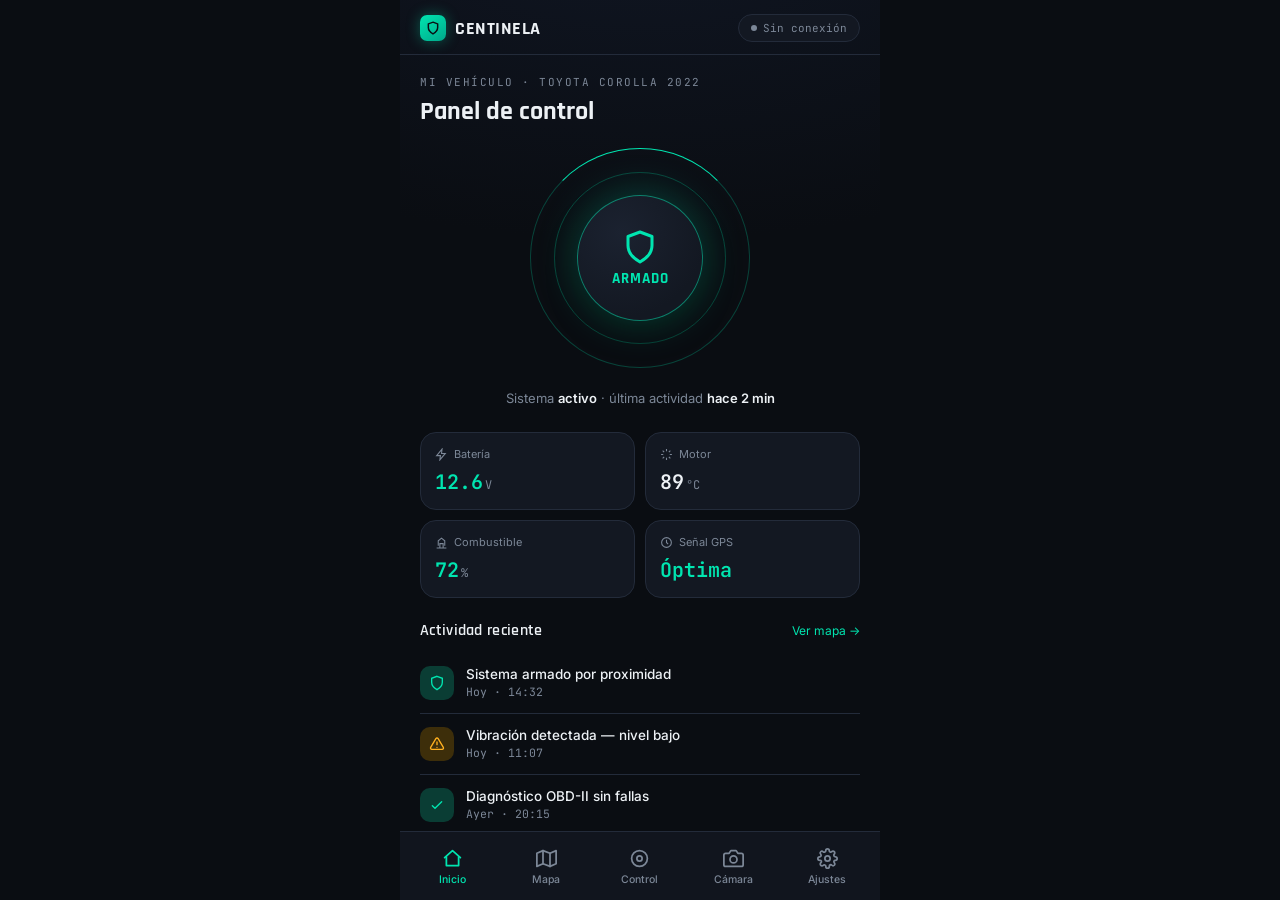
==== commit 8cda268c: "Update index.html" ====
--- a/index.html
+++ b/index.html
@@ -12,276 +12,279 @@
 </head>
 <body>
 
-    <div class="app" data-armed="true" id="app">
-
-        <!-- Barra de estado -->
-        <div class="statusbar">
-            <div class="brand">
-                <div class="brand-mark"><svg viewBox="0 0 24 24" fill="none" stroke="#0A0D12" stroke-width="2.5"><path d="M12 2l8 3v6c0 5-3.4 8.4-8 11-4.6-2.6-8-6-8-11V5l8-3z"/></svg></div>
-                <div class="brand-name">CENTINELA</div>
-            </div>
-            <div class="status-pill" id="statusPill" onclick="pairPhoneSecure()"><span class="dot" id="statusDot"></span><span id="statusPillText">Sin conexión</span></div>
+<div class="app" data-armed="true" id="app">
+
+    <!-- Barra de estado superior -->
+    <div class="statusbar">
+        <div class="brand">
+            <div class="brand-mark"><svg viewBox="0 0 24 24" fill="none" stroke="#0A0D12" stroke-width="2.5"><path d="M12 2l8 3v6c0 5-3.4 8.4-8 11-4.6-2.6-8-6-8-11V5l8-3z"/></svg></div>
+            <div class="brand-name">CENTINELA</div>
         </div>
-
-        <!-- Pantallas -->
-        <div class="screens">
-            <!-- INICIO -->
-            <section class="screen active" id="screen-inicio" data-screen="inicio">
-                <div class="eyebrow">Mi vehículo · Toyota Corolla 2022</div>
-                <h1 class="screen-title">Panel de control</h1>
-                <div class="shield-wrap">
-                    <div class="ring r1 sweep"></div><div class="ring r2"></div><div class="ring r3"></div>
-                    <button class="shield-btn" id="shieldBtn" aria-pressed="true">
-                        <svg viewBox="0 0 24 24" fill="none" stroke-width="2" stroke-linecap="round" stroke-linejoin="round"><path d="M12 2l8 3v6c0 5-3.4 8.4-8 11-4.6-2.6-8-6-8-11V5l8-3z"/></svg>
-                        <span class="shield-label" id="shieldLabel">ARMADO</span>
-                    </button>
-                </div>
-                <p class="shield-sub">Sistema <b id="shieldSubState">activo</b> · última actividad <b id="lastActivity">hace 2 min</b></p>
-                <div class="grid">
-                    <div class="stat"><div class="stat-label"><svg viewBox="0 0 24 24" fill="none" stroke-width="2"><path d="M13 2L3 14h7l-1 8 10-12h-7l1-8z"/></svg>Batería</div><div class="stat-value ok">12.6<span class="stat-unit">V</span></div></div>
-                    <div class="stat"><div class="stat-label"><svg viewBox="0 0 24 24" fill="none" stroke-width="2"><path d="M12 2v4M12 18v4M4.9 4.9l2.8 2.8M16.3 16.3l2.8 2.8M2 12h4M18 12h4M4.9 19.1l2.8-2.8M16.3 7.7l2.8-2.8"/></svg>Motor</div><div class="stat-value">89<span class="stat-unit">°C</span></div></div>
-                    <div class="stat"><div class="stat-label"><svg viewBox="0 0 24 24" fill="none" stroke-width="2"><path d="M3 22h18M6 18V9l6-5 6 5v9M9 22V14h6v8"/></svg>Combustible</div><div class="stat-value ok">72<span class="stat-unit">%</span></div></div>
-                    <div class="stat"><div class="stat-label"><svg viewBox="0 0 24 24" fill="none" stroke-width="2"><circle cx="12" cy="12" r="9"/><path d="M12 7v5l3 3"/></svg>Señal GPS</div><div class="stat-value ok">Óptima</div></div>
-                </div>
-                <div class="section-head"><h2>Actividad reciente</h2><a data-goto="mapa">Ver mapa →</a></div>
-                <div id="eventFeed">
-                    <div class="event"><div class="event-icon ok"><svg viewBox="0 0 24 24" fill="none" stroke-width="2" stroke-linecap="round"><path d="M12 2l8 3v6c0 5-3.4 8.4-8 11-4.6-2.6-8-6-8-11V5l8-3z"/></svg></div><div class="event-body"><div class="event-title">Sistema armado por proximidad</div><div class="event-time">Hoy · 14:32</div></div></div>
-                    <div class="event"><div class="event-icon warn"><svg viewBox="0 0 24 24" fill="none" stroke-width="2" stroke-linecap="round"><path d="M12 9v4M12 17h.01M10.3 3.9L2.5 17a2 2 0 001.7 3h15.6a2 2 0 001.7-3L13.7 3.9a2 2 0 00-3.4 0z"/></svg></div><div class="event-body"><div class="event-title">Vibración detectada — nivel bajo</div><div class="event-time">Hoy · 11:07</div></div></div>
-                    <div class="event"><div class="event-icon ok"><svg viewBox="0 0 24 24" fill="none" stroke-width="2" stroke-linecap="round"><path d="M5 13l4 4L19 7"/></svg></div><div class="event-body"><div class="event-title">Diagnóstico OBD-II sin fallas</div><div class="event-time">Ayer · 20:15</div></div></div>
-                </div>
-            </section>
-
-            <!-- MAPA -->
-            <section class="screen" id="screen-mapa" data-screen="mapa">
-                <div class="eyebrow">Ubicación</div>
-                <h1 class="screen-title">Rastreo GPS</h1>
-                <div class="map-card"><div class="map-geo"></div><div class="map-pin"></div><div class="map-badge">Av. Amazonas y Naciones Unidas · <b>0 km/h</b> · estacionado</div></div>
-                <div class="list-row"><div><div class="list-row-label">Geocerca "Casa"</div><div class="list-row-sub">Radio 150 m · notificar al salir</div></div><div class="switch on"></div></div>
-                <div class="list-row"><div><div class="list-row-label">Alerta de exceso de velocidad</div><div class="list-row-sub">Límite: 100 km/h</div></div><div class="switch on"></div></div>
-                <div class="list-row"><div><div class="list-row-label">Compartir ubicación</div><div class="list-row-sub">Con 2 contactos de confianza</div></div><div class="switch"></div></div>
-                <div class="section-head" style="margin-top:8px;"><h2>Historial de recorridos</h2></div>
-                <div class="event"><div class="event-icon ok"><svg viewBox="0 0 24 24" fill="none" stroke-width="2" stroke-linecap="round"><circle cx="12" cy="12" r="3"/><path d="M12 2v4M12 18v4"/></svg></div><div class="event-body"><div class="event-title">Casa → Oficina · 12.4 km</div><div class="event-time">Hoy · 08:14 – 08:41</div></div></div>
-                <div class="event"><div class="event-icon ok"><svg viewBox="0 0 24 24" fill="none" stroke-width="2" stroke-linecap="round"><circle cx="12" cy="12" r="3"/><path d="M12 2v4M12 18v4"/></svg></div><div class="event-body"><div class="event-title">Oficina → Casa · 13.1 km</div><div class="event-time">Ayer · 18:20 – 18:52</div></div></div>
-            </section>
-
-            <!-- CONTROL -->
-            <section class="screen" id="screen-control" data-screen="control">
-                <div class="eyebrow">Control remoto</div>
-                <h1 class="screen-title">Acciones rápidas</h1>
-
-                <div class="key-link" id="keyLinkCard" onclick="pairPhoneSecure()">
-                    <div class="key-link-icon"><svg viewBox="0 0 24 24" fill="none" stroke-width="2" stroke-linecap="round" stroke-linejoin="round"><rect x="7" y="2" width="10" height="20" rx="2"/><path d="M11 18h2"/></svg></div>
-                    <div class="beam" id="beam" style="opacity:.35"><span class="beam-dot"></span><span class="beam-dot"></span><span class="beam-dot"></span></div>
-                    <div class="key-link-icon"><svg viewBox="0 0 24 24" fill="none" stroke-width="2" stroke-linecap="round" stroke-linejoin="round"><path d="M12 2l8 3v6c0 5-3.4 8.4-8 11-4.6-2.6-8-6-8-11V5l8-3z"/></svg></div>
-                    <div class="key-link-status">
-                        <div class="key-link-title" id="keyLinkTitle">Toca para vincular por Bluetooth</div>
-                        <div class="key-link-sub" id="keyLinkSub">Sin conexión</div>
+        <div class="status-pill" id="statusPill" onclick="pairPhoneSecure()"><span class="dot" id="statusDot"></span><span id="statusPillText">Sin conexión</span></div>
+    </div>
+
+    <!-- Contenedor de pantallas -->
+    <div class="screens">
+        <!-- INICIO -->
+        <section class="screen active" id="screen-inicio" data-screen="inicio">
+            <div class="eyebrow">Mi vehículo · Toyota Corolla 2022</div>
+            <h1 class="screen-title">Panel de control</h1>
+            <div class="shield-wrap">
+                <div class="ring r1 sweep"></div>
+                <div class="ring r2"></div>
+                <div class="ring r3"></div>
+                <button class="shield-btn" id="shieldBtn" aria-pressed="true">
+                    <svg viewBox="0 0 24 24" fill="none" stroke-width="2" stroke-linecap="round" stroke-linejoin="round"><path d="M12 2l8 3v6c0 5-3.4 8.4-8 11-4.6-2.6-8-6-8-11V5l8-3z"/></svg>
+                    <span class="shield-label" id="shieldLabel">ARMADO</span>
+                </button>
+            </div>
+            <p class="shield-sub">Sistema <b id="shieldSubState">activo</b> · última actividad <b id="lastActivity">hace 2 min</b></p>
+            <div class="grid">
+                <div class="stat"><div class="stat-label"><svg viewBox="0 0 24 24" fill="none" stroke-width="2"><path d="M13 2L3 14h7l-1 8 10-12h-7l1-8z"/></svg>Batería</div><div class="stat-value ok">12.6<span class="stat-unit">V</span></div></div>
+                <div class="stat"><div class="stat-label"><svg viewBox="0 0 24 24" fill="none" stroke-width="2"><path d="M12 2v4M12 18v4M4.9 4.9l2.8 2.8M16.3 16.3l2.8 2.8M2 12h4M18 12h4M4.9 19.1l2.8-2.8M16.3 7.7l2.8-2.8"/></svg>Motor</div><div class="stat-value">89<span class="stat-unit">°C</span></div></div>
+                <div class="stat"><div class="stat-label"><svg viewBox="0 0 24 24" fill="none" stroke-width="2"><path d="M3 22h18M6 18V9l6-5 6 5v9M9 22V14h6v8"/></svg>Combustible</div><div class="stat-value ok">72<span class="stat-unit">%</span></div></div>
+                <div class="stat"><div class="stat-label"><svg viewBox="0 0 24 24" fill="none" stroke-width="2"><circle cx="12" cy="12" r="9"/><path d="M12 7v5l3 3"/></svg>Señal GPS</div><div class="stat-value ok">Óptima</div></div>
+            </div>
+            <div class="section-head"><h2>Actividad reciente</h2><a data-goto="mapa">Ver mapa →</a></div>
+            <div id="eventFeed">
+                <div class="event"><div class="event-icon ok"><svg viewBox="0 0 24 24" fill="none" stroke-width="2" stroke-linecap="round"><path d="M12 2l8 3v6c0 5-3.4 8.4-8 11-4.6-2.6-8-6-8-11V5l8-3z"/></svg></div><div class="event-body"><div class="event-title">Sistema armado por proximidad</div><div class="event-time">Hoy · 14:32</div></div></div>
+                <div class="event"><div class="event-icon warn"><svg viewBox="0 0 24 24" fill="none" stroke-width="2" stroke-linecap="round"><path d="M12 9v4M12 17h.01M10.3 3.9L2.5 17a2 2 0 001.7 3h15.6a2 2 0 001.7-3L13.7 3.9a2 2 0 00-3.4 0z"/></svg></div><div class="event-body"><div class="event-title">Vibración detectada — nivel bajo</div><div class="event-time">Hoy · 11:07</div></div></div>
+                <div class="event"><div class="event-icon ok"><svg viewBox="0 0 24 24" fill="none" stroke-width="2" stroke-linecap="round"><path d="M5 13l4 4L19 7"/></svg></div><div class="event-body"><div class="event-title">Diagnóstico OBD-II sin fallas</div><div class="event-time">Ayer · 20:15</div></div></div>
+            </div>
+        </section>
+
+        <!-- MAPA -->
+        <section class="screen" id="screen-mapa" data-screen="mapa">
+            <div class="eyebrow">Ubicación</div>
+            <h1 class="screen-title">Rastreo GPS</h1>
+            <div class="map-card"><div class="map-geo"></div><div class="map-pin"></div><div class="map-badge">Av. Amazonas y Naciones Unidas · <b>0 km/h</b> · estacionado</div></div>
+            <div class="list-row"><div><div class="list-row-label">Geocerca "Casa"</div><div class="list-row-sub">Radio 150 m · notificar al salir</div></div><div class="switch on"></div></div>
+            <div class="list-row"><div><div class="list-row-label">Alerta de exceso de velocidad</div><div class="list-row-sub">Límite: 100 km/h</div></div><div class="switch on"></div></div>
+            <div class="list-row"><div><div class="list-row-label">Compartir ubicación</div><div class="list-row-sub">Con 2 contactos de confianza</div></div><div class="switch"></div></div>
+            <div class="section-head" style="margin-top:8px;"><h2>Historial de recorridos</h2></div>
+            <div class="event"><div class="event-icon ok"><svg viewBox="0 0 24 24" fill="none" stroke-width="2" stroke-linecap="round"><circle cx="12" cy="12" r="3"/><path d="M12 2v4M12 18v4"/></svg></div><div class="event-body"><div class="event-title">Casa → Oficina · 12.4 km</div><div class="event-time">Hoy · 08:14 – 08:41</div></div></div>
+            <div class="event"><div class="event-icon ok"><svg viewBox="0 0 24 24" fill="none" stroke-width="2" stroke-linecap="round"><circle cx="12" cy="12" r="3"/><path d="M12 2v4M12 18v4"/></svg></div><div class="event-body"><div class="event-title">Oficina → Casa · 13.1 km</div><div class="event-time">Ayer · 18:20 – 18:52</div></div></div>
+        </section>
+
+        <!-- CONTROL -->
+        <section class="screen" id="screen-control" data-screen="control">
+            <div class="eyebrow">Control remoto</div>
+            <h1 class="screen-title">Acciones rápidas</h1>
+
+            <div class="key-link" id="keyLinkCard" onclick="pairPhoneSecure()">
+                <div class="key-link-icon"><svg viewBox="0 0 24 24" fill="none" stroke-width="2" stroke-linecap="round" stroke-linejoin="round"><rect x="7" y="2" width="10" height="20" rx="2"/><path d="M11 18h2"/></svg></div>
+                <div class="beam" id="beam" style="opacity:.35"><span class="beam-dot"></span><span class="beam-dot"></span><span class="beam-dot"></span></div>
+                <div class="key-link-icon"><svg viewBox="0 0 24 24" fill="none" stroke-width="2" stroke-linecap="round" stroke-linejoin="round"><path d="M12 2l8 3v6c0 5-3.4 8.4-8 11-4.6-2.6-8-6-8-11V5l8-3z"/></svg></div>
+                <div class="key-link-status">
+                    <div class="key-link-title" id="keyLinkTitle">Toca para vincular por Bluetooth</div>
+                    <div class="key-link-sub" id="keyLinkSub">Sin conexión</div>
+                </div>
+            </div>
+
+            <div class="section-head"><h2>Seguros</h2></div>
+            <div class="segmented">
+                <button class="segmented-btn active" id="lockBtnClosed" onclick="setLock(true)"><svg viewBox="0 0 24 24" fill="none" stroke-width="2" stroke-linecap="round"><rect x="5" y="11" width="14" height="10" rx="2"/><path d="M8 11V7a4 4 0 018 0v4"/></svg>Cerrado</button>
+                <button class="segmented-btn" id="lockBtnOpen" onclick="setLock(false)"><svg viewBox="0 0 24 24" fill="none" stroke-width="2" stroke-linecap="round"><rect x="5" y="11" width="14" height="10" rx="2"/><path d="M8 11V7a4 4 0 017.6-1.8"/></svg>Abierto</button>
+            </div>
+
+            <div class="section-head"><h2>Vidrios</h2></div>
+            <div class="window-row">
+                <div class="window-card">
+                    <div class="window-visual"><div class="window-glass" id="glassL" style="height:35%"></div></div>
+                    <div class="window-info"><div class="window-label">Delanteros</div><div class="window-pct" id="pctL">35%</div></div>
+                    <div class="window-btns">
+                        <button onclick="moveWindow('L',15)" aria-label="Subir vidrio delantero"><svg viewBox="0 0 24 24" fill="none" stroke-width="2.5" stroke-linecap="round" stroke-linejoin="round"><path d="M12 19V5M6 11l6-6 6 6"/></svg></button>
+                        <button onclick="moveWindow('L',-15)" aria-label="Bajar vidrio delantero"><svg viewBox="0 0 24 24" fill="none" stroke-width="2.5" stroke-linecap="round" stroke-linejoin="round"><path d="M12 5v14M6 13l6 6 6-6"/></svg></button>
                     </div>
                 </div>
-
-                <div class="section-head"><h2>Seguros</h2></div>
-                <div class="segmented">
-                    <button class="segmented-btn active" id="lockBtnClosed" onclick="setLock(true)"><svg viewBox="0 0 24 24" fill="none" stroke-width="2" stroke-linecap="round"><rect x="5" y="11" width="14" height="10" rx="2"/><path d="M8 11V7a4 4 0 018 0v4"/></svg>Cerrado</button>
-                    <button class="segmented-btn" id="lockBtnOpen" onclick="setLock(false)"><svg viewBox="0 0 24 24" fill="none" stroke-width="2" stroke-linecap="round"><rect x="5" y="11" width="14" height="10" rx="2"/><path d="M8 11V7a4 4 0 017.6-1.8"/></svg>Abierto</button>
-                </div>
-
-                <div class="section-head"><h2>Vidrios</h2></div>
-                <div class="window-row">
-                    <div class="window-card">
-                        <div class="window-visual"><div class="window-glass" id="glassL" style="height:35%"></div></div>
-                        <div class="window-info"><div class="window-label">Delanteros</div><div class="window-pct" id="pctL">35%</div></div>
-                        <div class="window-btns">
-                            <button onclick="moveWindow('L',15)" aria-label="Subir vidrio delantero"><svg viewBox="0 0 24 24" fill="none" stroke-width="2.5" stroke-linecap="round" stroke-linejoin="round"><path d="M12 19V5M6 11l6-6 6 6"/></svg></button>
-                            <button onclick="moveWindow('L',-15)" aria-label="Bajar vidrio delantero"><svg viewBox="0 0 24 24" fill="none" stroke-width="2.5" stroke-linecap="round" stroke-linejoin="round"><path d="M12 5v14M6 13l6 6 6-6"/></svg></button>
-                        </div>
+                <div class="window-card">
+                    <div class="window-visual"><div class="window-glass" id="glassR" style="height:35%"></div></div>
+                    <div class="window-info"><div class="window-label">Traseros</div><div class="window-pct" id="pctR">35%</div></div>
+                    <div class="window-btns">
+                        <button onclick="moveWindow('R',15)" aria-label="Subir vidrio trasero"><svg viewBox="0 0 24 24" fill="none" stroke-width="2.5" stroke-linecap="round" stroke-linejoin="round"><path d="M12 19V5M6 11l6-6 6 6"/></svg></button>
+                        <button onclick="moveWindow('R',-15)" aria-label="Bajar vidrio trasero"><svg viewBox="0 0 24 24" fill="none" stroke-width="2.5" stroke-linecap="round" stroke-linejoin="round"><path d="M12 5v14M6 13l6 6 6-6"/></svg></button>
                     </div>
-                    <div class="window-card">
-                        <div class="window-visual"><div class="window-glass" id="glassR" style="height:35%"></div></div>
-                        <div class="window-info"><div class="window-label">Traseros</div><div class="window-pct" id="pctR">35%</div></div>
-                        <div class="window-btns">
-                            <button onclick="moveWindow('R',15)" aria-label="Subir vidrio trasero"><svg viewBox="0 0 24 24" fill="none" stroke-width="2.5" stroke-linecap="round" stroke-linejoin="round"><path d="M12 19V5M6 11l6-6 6 6"/></svg></button>
-                            <button onclick="moveWindow('R',-15)" aria-label="Bajar vidrio trasero"><svg viewBox="0 0 24 24" fill="none" stroke-width="2.5" stroke-linecap="round" stroke-linejoin="round"><path d="M12 5v14M6 13l6 6 6-6"/></svg></button>
-                        </div>
-                    </div>
-                </div>
-
-                <div class="section-head"><h2>Luces</h2></div>
-                <div id="lightFaultBanner" class="fault-banner" style="display:none;">
-                    <svg viewBox="0 0 24 24" fill="none" stroke-width="2" stroke-linecap="round"><path d="M12 9v4M12 17h.01M10.3 3.9L2.5 17a2 2 0 001.7 3h15.6a2 2 0 001.7-3L13.7 3.9a2 2 0 00-3.4 0z"/></svg>
-                    <span id="lightFaultText"></span>
-                </div>
-                <div class="light-grid">
-                    <button class="light-item" data-id="LOWBEAM" onclick="toggleLight('LOWBEAM')"><span class="light-item-icon"><svg viewBox="0 0 24 24" fill="none" stroke-width="2" stroke-linecap="round"><path d="M3 12h4M17 12h4M8 6l2.5 2.5M8 18l2.5-2.5"/><circle cx="12" cy="12" r="3"/></svg></span><span class="light-item-label">Bajas</span></button>
-                    <button class="light-item" data-id="HIGHBEAM" onclick="toggleLight('HIGHBEAM')"><span class="light-item-icon"><svg viewBox="0 0 24 24" fill="none" stroke-width="2" stroke-linecap="round"><path d="M2 12h5M17 6l2 2M17 18l2-2"/><circle cx="12" cy="12" r="3"/><path d="M17 12h5"/></svg></span><span class="light-item-label">Altas</span></button>
-                    <button class="light-item" data-id="TURN_L" onclick="toggleLight('TURN_L')"><span class="light-item-icon"><svg viewBox="0 0 24 24" fill="none" stroke-width="2" stroke-linecap="round" stroke-linejoin="round"><path d="M15 5l-7 7 7 7"/></svg></span><span class="light-item-label">Direcc. izq.</span></button>
-                    <button class="light-item" data-id="TURN_R" onclick="toggleLight('TURN_R')"><span class="light-item-icon"><svg viewBox="0 0 24 24" fill="none" stroke-width="2" stroke-linecap="round" stroke-linejoin="round"><path d="M9 5l7 7-7 7"/></svg></span><span class="light-item-label">Direcc. der.</span></button>
-                    <button class="light-item" data-id="BRAKE" onclick="toggleLight('BRAKE')"><span class="light-item-icon"><svg viewBox="0 0 24 24" fill="none" stroke-width="2" stroke-linecap="round"><circle cx="12" cy="12" r="8"/><circle cx="12" cy="12" r="3"/></svg></span><span class="light-item-label">Freno</span></button>
-                    <button class="light-item" data-id="REVERSE" onclick="toggleLight('REVERSE')"><span class="light-item-icon"><svg viewBox="0 0 24 24" fill="none" stroke-width="2" stroke-linecap="round" stroke-linejoin="round"><path d="M7 7l-4 5 4 5M3 12h13a5 5 0 000-10"/></svg></span><span class="light-item-label">Reversa</span></button>
-                    <button class="light-item" data-id="FOG" onclick="toggleLight('FOG')"><span class="light-item-icon"><svg viewBox="0 0 24 24" fill="none" stroke-width="2" stroke-linecap="round"><path d="M3 8h18M3 12h18M3 16h12"/></svg></span><span class="light-item-label">Antiniebla</span></button>
-                    <button class="light-item" data-id="PARK" onclick="toggleLight('PARK')"><span class="light-item-icon"><svg viewBox="0 0 24 24" fill="none" stroke-width="2" stroke-linecap="round"><rect x="4" y="10" width="16" height="8" rx="2"/><path d="M8 10V7a4 4 0 018 0v3"/></svg></span><span class="light-item-label">Parqueo</span></button>
-                </div>
-
-                <div class="section-head"><h2>Otras acciones</h2></div>
-                <div class="ctrl-grid">
-                    <button class="ctrl-btn" onclick="sendCmd('TRUNK', 'Maletero abierto')"><svg viewBox="0 0 24 24" fill="none" stroke-width="2" stroke-linecap="round"><path d="M3 10l2-6h14l2 6M3 10h18M3 10v9a1 1 0 001 1h1a1 1 0 001-1v-1h12v1a1 1 0 001 1h1a1 1 0 001-1v-9"/></svg><span>Abrir maletero</span></button>
-                    <button class="ctrl-btn" onclick="sendCmd('HORN', 'Buscando vehículo — sirena breve')"><svg viewBox="0 0 24 24" fill="none" stroke-width="2" stroke-linecap="round"><path d="M12 2C8 2 5 5 5 9c0 5 7 13 7 13s7-8 7-13c0-4-3-7-7-7z"/><circle cx="12" cy="9" r="2.3"/></svg><span>Encontrar auto</span></button>
-                    <button class="ctrl-btn" onclick="sendCmd('START_ENGINE', 'Arranque remoto iniciado')"><svg viewBox="0 0 24 24" fill="none" stroke-width="2" stroke-linecap="round"><path d="M13 2L3 14h7l-1 8 10-12h-7l1-8z"/></svg><span>Arranque remoto</span></button>
-                    <button class="ctrl-btn full danger" onclick="sendCmd('HORN', 'Sirena activada')">
-                        <span style="display:flex; align-items:center; gap:10px;"><svg viewBox="0 0 24 24" fill="none" stroke-width="2" stroke-linecap="round"><path d="M18 8a6 6 0 00-12 0c0 7-3 9-3 9h18s-3-2-3-9"/><path d="M13.7 21a2 2 0 01-3.4 0"/></svg><span>Sirena de emergencia</span></span>
-                        <svg viewBox="0 0 24 24" fill="none" stroke-width="2" stroke-linecap="round" style="width:16px; height:16px; stroke:var(--text-dim);"><path d="M9 18l6-6-6-6"/></svg>
-                    </button>
-                    <button class="ctrl-btn full danger" onclick="confirmStop()">
-                        <span style="display:flex; align-items:center; gap:10px;"><svg viewBox="0 0 24 24" fill="none" stroke-width="2" stroke-linecap="round"><circle cx="12" cy="12" r="9"/><path d="M9 9l6 6M15 9l-6 6"/></svg><span>Apagado remoto del motor</span></span>
-                        <svg viewBox="0 0 24 24" fill="none" stroke-width="2" stroke-linecap="round" style="width:16px; height:16px; stroke:var(--text-dim);"><path d="M9 18l6-6-6-6"/></svg>
-                    </button>
-                </div>
-                <p style="font-size:11.5px; color:var(--text-dim); text-align:center; margin-top:4px;">El apagado remoto solo se ejecuta con el vehículo detenido y el freno de mano activado.</p>
-            </section>
-
-            <!-- CÁMARA -->
-            <section class="screen" id="screen-camara" data-screen="camara">
-                <div class="eyebrow">Vigilancia</div>
-                <h1 class="screen-title">Cámaras y evidencia</h1>
-                <div class="cam-feed">
-                    <div class="rec"><span class="dot"></span>EN VIVO · CÁM. FRONTAL</div>
-                    <svg viewBox="0 0 24 24" fill="none" stroke-width="1.6" stroke-linecap="round"><rect x="2" y="6" width="15" height="12" rx="2"/><path d="M17 10l5-3v10l-5-3"/></svg>
-                    <p>Vista previa no disponible sin conexión al vehículo</p>
-                </div>
-                <div class="section-head"><h2>Evidencia guardada</h2><a>Ver todo →</a></div>
-                <div class="gallery">
-                    <div class="gallery-item"><svg viewBox="0 0 24 24" fill="none" stroke-width="2"><rect x="3" y="3" width="18" height="18" rx="2"/><circle cx="8.5" cy="8.5" r="1.5"/><path d="M21 15l-5-5L5 21"/></svg></div>
-                    <div class="gallery-item"><svg viewBox="0 0 24 24" fill="none" stroke-width="2"><rect x="2" y="6" width="15" height="12" rx="2"/><path d="M17 10l5-3v10l-5-3"/></svg></div>
-                    <div class="gallery-item"><svg viewBox="0 0 24 24" fill="none" stroke-width="2"><rect x="3" y="3" width="18" height="18" rx="2"/><circle cx="8.5" cy="8.5" r="1.5"/><path d="M21 15l-5-5L5 21"/></svg></div>
-                    <div class="gallery-item"><svg viewBox="0 0 24 24" fill="none" stroke-width="2"><rect x="2" y="6" width="15" height="12" rx="2"/><path d="M17 10l5-3v10l-5-3"/></svg></div>
-                    <div class="gallery-item"><svg viewBox="0 0 24 24" fill="none" stroke-width="2"><rect x="3" y="3" width="18" height="18" rx="2"/><circle cx="8.5" cy="8.5" r="1.5"/><path d="M21 15l-5-5L5 21"/></svg></div>
-                    <div class="gallery-item"><svg viewBox="0 0 24 24" fill="none" stroke-width="2"><rect x="2" y="6" width="15" height="12" rx="2"/><path d="M17 10l5-3v10l-5-3"/></svg></div>
-                </div>
-            </section>
-
-            <!-- AJUSTES -->
-            <section class="screen" id="screen-ajustes" data-screen="ajustes">
-                <div class="eyebrow">Configuración</div>
-                <h1 class="screen-title">Ajustes</h1>
-
-                <div class="settings-group">
-                    <h3>Seguridad de acceso</h3>
-                    <div class="list-row">
-                        <div><div class="list-row-label">Desbloquear app con huella / rostro</div><div class="list-row-sub" id="bioStatusSub">Usa el lector de tu teléfono</div></div>
-                        <div class="switch" id="switchBiometric" onclick="AppLock.toggleBiometric(this)"></div>
-                    </div>
-                    <div class="list-row" onclick="AppLock.openPinSetup()" style="cursor:pointer;">
-                        <div><div class="list-row-label">PIN de respaldo</div><div class="list-row-sub" id="pinStatusSub">No configurado</div></div>
-                        <span style="color:var(--text-dim); font-size:13px;">›</span>
-                    </div>
-                    <p class="settings-note">La huella/rostro y el PIN se usan para abrir la app y también para vincular o desvincular un teléfono por Bluetooth — así nadie puede tocar tu alarma con solo tener el celular en la mano.</p>
-                </div>
-
-                <div class="settings-group">
-                    <h3>Proximidad / presencia</h3>
-                    <div class="list-row">
-                        <div><div class="list-row-label">Armar/desarmar automático</div><div class="list-row-sub">Según la fuerza de señal Bluetooth con el vehículo</div></div>
-                        <div class="switch" id="switchProximity" onclick="Proximity.toggle(this)"></div>
-                    </div>
-                    <div class="proximity-meter">
-                        <div class="proximity-meter-top"><span class="list-row-label">Sensibilidad / distancia</span><span class="proximity-meter-val" id="proximityValLabel">Media</span></div>
-                        <input type="range" min="1" max="5" value="3" step="1" class="range" id="proximitySlider" oninput="Proximity.setSensitivity(this.value)">
-                        <div class="range-labels"><span>Muy cerca</span><span>Lejos</span></div>
-                    </div>
-                    <div class="proximity-meter" id="proximityLiveCard" style="display:none;">
-                        <div class="proximity-meter-top"><span class="list-row-label">Señal actual</span><span class="proximity-meter-val" id="proximityRssiLabel">— dBm</span></div>
-                    </div>
-                    <p class="settings-note">Solo funciona mientras la app está abierta en tu teléfono (limitación de Bluetooth en navegadores, no se puede vigilar con la pantalla apagada o la app cerrada).</p>
-                </div>
-
-                <div class="settings-group">
-                    <h3>Sonidos</h3>
-                    <div class="list-row">
-                        <div><div class="list-row-label">Sonidos de la app</div><div class="list-row-sub">Confirmaciones al armar, cerrar seguros, etc.</div></div>
-                        <div class="switch on" id="switchSound" onclick="Sound.toggle(this)"></div>
-                    </div>
-                </div>
-
-                <div class="settings-group">
-                    <h3>Modos especiales</h3>
-                    <div class="list-row"><div><div class="list-row-label">Modo valet</div><div class="list-row-sub">Limita velocidad y bloquea el maletero</div></div><div class="switch"></div></div>
-                    <div class="list-row"><div><div class="list-row-label">Modo taller</div><div class="list-row-sub">Desactiva sensores durante mantenimiento</div></div><div class="switch"></div></div>
-                    <div class="list-row"><div><div class="list-row-label">Modo niños</div><div class="list-row-sub">Alerta si queda alguien dentro del vehículo</div></div><div class="switch on"></div></div>
-                </div>
-
-                <div class="settings-group">
-                    <h3>Sensores</h3>
-                    <div class="list-row"><div><div class="list-row-label">Sensibilidad de impacto</div><div class="list-row-sub">Ajuste automático por IA activado</div></div><div class="switch on"></div></div>
-                    <div class="list-row"><div><div class="list-row-label">Detección de inclinación</div><div class="list-row-sub">Alerta si se usa gato hidráulico</div></div><div class="switch on"></div></div>
-                </div>
-
-                <div class="settings-group">
-                    <h3>Cuenta</h3>
-                    <div class="list-row"><div><div class="list-row-label">Usuarios y permisos</div><div class="list-row-sub">2 conductores con perfil propio</div></div><span style="color:var(--text-dim); font-size:13px;">›</span></div>
-                    <div class="list-row"><div><div class="list-row-label">Código de emergencia</div><div class="list-row-sub">Desactiva la alarma sin conexión</div></div><span style="color:var(--text-dim); font-size:13px;">›</span></div>
-                </div>
-
-                <div class="settings-group">
-                    <h3>Teléfonos vinculados</h3>
-                    <p class="settings-note">Solo 2 teléfonos pueden vincularse al vehículo por Bluetooth. Necesitas estar conectado con uno ya autorizado para agregar o quitar teléfonos.</p>
-                    <div class="list-row" onclick="pairNewPhone()" style="cursor:pointer;"><div><div class="list-row-label">Vincular un teléfono nuevo</div><div class="list-row-sub">Abre el segundo espacio por 60 segundos</div></div><span style="color:var(--text-dim); font-size:13px;">›</span></div>
-                    <div class="list-row" onclick="forgetPhonesSecure()" style="cursor:pointer;"><div><div class="list-row-label" style="color:var(--danger);">Olvidar todos los teléfonos</div><div class="list-row-sub">Libera los 2 espacios para volver a vincular</div></div><span style="color:var(--text-dim); font-size:13px;">›</span></div>
-                </div>
-            </section>
+                </div>
+            </div>
+
+            <div class="section-head"><h2>Luces</h2></div>
+            <div id="lightFaultBanner" class="fault-banner" style="display:none;">
+                <svg viewBox="0 0 24 24" fill="none" stroke-width="2" stroke-linecap="round"><path d="M12 9v4M12 17h.01M10.3 3.9L2.5 17a2 2 0 001.7 3h15.6a2 2 0 001.7-3L13.7 3.9a2 2 0 00-3.4 0z"/></svg>
+                <span id="lightFaultText"></span>
+            </div>
+            <div class="light-grid">
+                <button class="light-item" data-id="LOWBEAM" onclick="toggleLight('LOWBEAM')"><span class="light-item-icon"><svg viewBox="0 0 24 24" fill="none" stroke-width="2" stroke-linecap="round"><path d="M3 12h4M17 12h4M8 6l2.5 2.5M8 18l2.5-2.5"/><circle cx="12" cy="12" r="3"/></svg></span><span class="light-item-label">Bajas</span></button>
+                <button class="light-item" data-id="HIGHBEAM" onclick="toggleLight('HIGHBEAM')"><span class="light-item-icon"><svg viewBox="0 0 24 24" fill="none" stroke-width="2" stroke-linecap="round"><path d="M2 12h5M17 6l2 2M17 18l2-2"/><circle cx="12" cy="12" r="3"/><path d="M17 12h5"/></svg></span><span class="light-item-label">Altas</span></button>
+                <button class="light-item" data-id="TURN_L" onclick="toggleLight('TURN_L')"><span class="light-item-icon"><svg viewBox="0 0 24 24" fill="none" stroke-width="2" stroke-linecap="round" stroke-linejoin="round"><path d="M15 5l-7 7 7 7"/></svg></span><span class="light-item-label">Direcc. izq.</span></button>
+                <button class="light-item" data-id="TURN_R" onclick="toggleLight('TURN_R')"><span class="light-item-icon"><svg viewBox="0 0 24 24" fill="none" stroke-width="2" stroke-linecap="round" stroke-linejoin="round"><path d="M9 5l7 7-7 7"/></svg></span><span class="light-item-label">Direcc. der.</span></button>
+                <button class="light-item" data-id="BRAKE" onclick="toggleLight('BRAKE')"><span class="light-item-icon"><svg viewBox="0 0 24 24" fill="none" stroke-width="2" stroke-linecap="round"><circle cx="12" cy="12" r="8"/><circle cx="12" cy="12" r="3"/></svg></span><span class="light-item-label">Freno</span></button>
+                <button class="light-item" data-id="REVERSE" onclick="toggleLight('REVERSE')"><span class="light-item-icon"><svg viewBox="0 0 24 24" fill="none" stroke-width="2" stroke-linecap="round" stroke-linejoin="round"><path d="M7 7l-4 5 4 5M3 12h13a5 5 0 000-10"/></svg></span><span class="light-item-label">Reversa</span></button>
+                <button class="light-item" data-id="FOG" onclick="toggleLight('FOG')"><span class="light-item-icon"><svg viewBox="0 0 24 24" fill="none" stroke-width="2" stroke-linecap="round"><path d="M3 8h18M3 12h18M3 16h12"/></svg></span><span class="light-item-label">Antiniebla</span></button>
+                <button class="light-item" data-id="PARK" onclick="toggleLight('PARK')"><span class="light-item-icon"><svg viewBox="0 0 24 24" fill="none" stroke-width="2" stroke-linecap="round"><rect x="4" y="10" width="16" height="8" rx="2"/><path d="M8 10V7a4 4 0 018 0v3"/></svg></span><span class="light-item-label">Parqueo</span></button>
+            </div>
+
+            <div class="section-head"><h2>Otras acciones</h2></div>
+            <div class="ctrl-grid">
+                <button class="ctrl-btn" onclick="sendCmd('TRUNK', 'Maletero abierto')"><svg viewBox="0 0 24 24" fill="none" stroke-width="2" stroke-linecap="round"><path d="M3 10l2-6h14l2 6M3 10h18M3 10v9a1 1 0 001 1h1a1 1 0 001-1v-1h12v1a1 1 0 001 1h1a1 1 0 001-1v-9"/></svg><span>Abrir maletero</span></button>
+                <button class="ctrl-btn" onclick="sendCmd('HORN', 'Buscando vehículo — sirena breve')"><svg viewBox="0 0 24 24" fill="none" stroke-width="2" stroke-linecap="round"><path d="M12 2C8 2 5 5 5 9c0 5 7 13 7 13s7-8 7-13c0-4-3-7-7-7z"/><circle cx="12" cy="9" r="2.3"/></svg><span>Encontrar auto</span></button>
+                <button class="ctrl-btn" onclick="sendCmd('START_ENGINE', 'Arranque remoto iniciado')"><svg viewBox="0 0 24 24" fill="none" stroke-width="2" stroke-linecap="round"><path d="M13 2L3 14h7l-1 8 10-12h-7l1-8z"/></svg><span>Arranque remoto</span></button>
+                <button class="ctrl-btn full danger" onclick="sendCmd('HORN', 'Sirena activada')">
+                    <span style="display:flex; align-items:center; gap:10px;"><svg viewBox="0 0 24 24" fill="none" stroke-width="2" stroke-linecap="round"><path d="M18 8a6 6 0 00-12 0c0 7-3 9-3 9h18s-3-2-3-9"/><path d="M13.7 21a2 2 0 01-3.4 0"/></svg><span>Sirena de emergencia</span></span>
+                    <svg viewBox="0 0 24 24" fill="none" stroke-width="2" stroke-linecap="round" style="width:16px; height:16px; stroke:var(--text-dim);"><path d="M9 18l6-6-6-6"/></svg>
+                </button>
+                <button class="ctrl-btn full danger" onclick="confirmStop()">
+                    <span style="display:flex; align-items:center; gap:10px;"><svg viewBox="0 0 24 24" fill="none" stroke-width="2" stroke-linecap="round"><circle cx="12" cy="12" r="9"/><path d="M9 9l6 6M15 9l-6 6"/></svg><span>Apagado remoto del motor</span></span>
+                    <svg viewBox="0 0 24 24" fill="none" stroke-width="2" stroke-linecap="round" style="width:16px; height:16px; stroke:var(--text-dim);"><path d="M9 18l6-6-6-6"/></svg>
+                </button>
+            </div>
+            <p style="font-size:11.5px; color:var(--text-dim); text-align:center; margin-top:4px;">El apagado remoto solo se ejecuta con el vehículo detenido y el freno de mano activado.</p>
+        </section>
+
+        <!-- CÁMARA -->
+        <section class="screen" id="screen-camara" data-screen="camara">
+            <div class="eyebrow">Vigilancia</div>
+            <h1 class="screen-title">Cámaras y evidencia</h1>
+            <div class="cam-feed">
+                <div class="rec"><span class="dot"></span>EN VIVO · CÁM. FRONTAL</div>
+                <svg viewBox="0 0 24 24" fill="none" stroke-width="1.6" stroke-linecap="round"><rect x="2" y="6" width="15" height="12" rx="2"/><path d="M17 10l5-3v10l-5-3"/></svg>
+                <p>Vista previa no disponible sin conexión al vehículo</p>
+            </div>
+            <div class="section-head"><h2>Evidencia guardada</h2><a>Ver todo →</a></div>
+            <div class="gallery">
+                <div class="gallery-item"><svg viewBox="0 0 24 24" fill="none" stroke-width="2"><rect x="3" y="3" width="18" height="18" rx="2"/><circle cx="8.5" cy="8.5" r="1.5"/><path d="M21 15l-5-5L5 21"/></svg></div>
+                <div class="gallery-item"><svg viewBox="0 0 24 24" fill="none" stroke-width="2"><rect x="2" y="6" width="15" height="12" rx="2"/><path d="M17 10l5-3v10l-5-3"/></svg></div>
+                <div class="gallery-item"><svg viewBox="0 0 24 24" fill="none" stroke-width="2"><rect x="3" y="3" width="18" height="18" rx="2"/><circle cx="8.5" cy="8.5" r="1.5"/><path d="M21 15l-5-5L5 21"/></svg></div>
+                <div class="gallery-item"><svg viewBox="0 0 24 24" fill="none" stroke-width="2"><rect x="2" y="6" width="15" height="12" rx="2"/><path d="M17 10l5-3v10l-5-3"/></svg></div>
+                <div class="gallery-item"><svg viewBox="0 0 24 24" fill="none" stroke-width="2"><rect x="3" y="3" width="18" height="18" rx="2"/><circle cx="8.5" cy="8.5" r="1.5"/><path d="M21 15l-5-5L5 21"/></svg></div>
+                <div class="gallery-item"><svg viewBox="0 0 24 24" fill="none" stroke-width="2"><rect x="2" y="6" width="15" height="12" rx="2"/><path d="M17 10l5-3v10l-5-3"/></svg></div>
+            </div>
+        </section>
+
+        <!-- AJUSTES -->
+        <section class="screen" id="screen-ajustes" data-screen="ajustes">
+            <div class="eyebrow">Configuración</div>
+            <h1 class="screen-title">Ajustes</h1>
+
+            <div class="settings-group">
+                <h3>Seguridad de acceso</h3>
+                <div class="list-row">
+                    <div><div class="list-row-label">Desbloquear app con huella / rostro</div><div class="list-row-sub" id="bioStatusSub">Usa el lector de tu teléfono</div></div>
+                    <div class="switch" id="switchBiometric" onclick="AppLock.toggleBiometric(this)"></div>
+                </div>
+                <div class="list-row" onclick="AppLock.openPinSetup()" style="cursor:pointer;">
+                    <div><div class="list-row-label">PIN de respaldo</div><div class="list-row-sub" id="pinStatusSub">No configurado</div></div>
+                    <span style="color:var(--text-dim); font-size:13px;">›</span>
+                </div>
+                <p class="settings-note">La huella/rostro y el PIN se usan para abrir la app y también para vincular o desvincular un teléfono por Bluetooth — así nadie puede tocar tu alarma con solo tener el celular en la mano.</p>
+            </div>
+
+            <div class="settings-group">
+                <h3>Proximidad / presencia</h3>
+                <div class="list-row">
+                    <div><div class="list-row-label">Armar/desarmar automático</div><div class="list-row-sub">Según la fuerza de señal Bluetooth con el vehículo</div></div>
+                    <div class="switch" id="switchProximity" onclick="Proximity.toggle(this)"></div>
+                </div>
+                <div class="proximity-meter">
+                    <div class="proximity-meter-top"><span class="list-row-label">Sensibilidad / distancia</span><span class="proximity-meter-val" id="proximityValLabel">Media</span></div>
+                    <input type="range" min="1" max="5" value="3" step="1" class="range" id="proximitySlider" oninput="Proximity.setSensitivity(this.value)">
+                    <div class="range-labels"><span>Muy cerca</span><span>Lejos</span></div>
+                </div>
+                <div class="proximity-meter" id="proximityLiveCard" style="display:none;">
+                    <div class="proximity-meter-top"><span class="list-row-label">Señal actual</span><span class="proximity-meter-val" id="proximityRssiLabel">— dBm</span></div>
+                </div>
+                <p class="settings-note">Solo funciona mientras la app está abierta en tu teléfono (limitación de Bluetooth en navegadores, no se puede vigilar con la pantalla apagada o la app cerrada).</p>
+            </div>
+
+            <div class="settings-group">
+                <h3>Sonidos</h3>
+                <div class="list-row">
+                    <div><div class="list-row-label">Sonidos de la app</div><div class="list-row-sub">Confirmaciones al armar, cerrar seguros, etc.</div></div>
+                    <div class="switch on" id="switchSound" onclick="Sound.toggle(this)"></div>
+                </div>
+            </div>
+
+            <div class="settings-group">
+                <h3>Modos especiales</h3>
+                <div class="list-row"><div><div class="list-row-label">Modo valet</div><div class="list-row-sub">Limita velocidad y bloquea el maletero</div></div><div class="switch"></div></div>
+                <div class="list-row"><div><div class="list-row-label">Modo taller</div><div class="list-row-sub">Desactiva sensores durante mantenimiento</div></div><div class="switch"></div></div>
+                <div class="list-row"><div><div class="list-row-label">Modo niños</div><div class="list-row-sub">Alerta si queda alguien dentro del vehículo</div></div><div class="switch on"></div></div>
+            </div>
+
+            <div class="settings-group">
+                <h3>Sensores</h3>
+                <div class="list-row"><div><div class="list-row-label">Sensibilidad de impacto</div><div class="list-row-sub">Ajuste automático por IA activado</div></div><div class="switch on"></div></div>
+                <div class="list-row"><div><div class="list-row-label">Detección de inclinación</div><div class="list-row-sub">Alerta si se usa gato hidráulico</div></div><div class="switch on"></div></div>
+            </div>
+
+            <div class="settings-group">
+                <h3>Cuenta</h3>
+                <div class="list-row"><div><div class="list-row-label">Usuarios y permisos</div><div class="list-row-sub">2 conductores con perfil propio</div></div><span style="color:var(--text-dim); font-size:13px;">›</span></div>
+                <div class="list-row"><div><div class="list-row-label">Código de emergencia</div><div class="list-row-sub">Desactiva la alarma sin conexión</div></div><span style="color:var(--text-dim); font-size:13px;">›</span></div>
+            </div>
+
+            <div class="settings-group">
+                <h3>Teléfonos vinculados</h3>
+                <p class="settings-note">Solo 2 teléfonos pueden vincularse al vehículo por Bluetooth. Necesitas estar conectado con uno ya autorizado para agregar o quitar teléfonos.</p>
+                <div class="list-row" onclick="pairNewPhone()" style="cursor:pointer;"><div><div class="list-row-label">Vincular un teléfono nuevo</div><div class="list-row-sub">Abre el segundo espacio por 60 segundos</div></div><span style="color:var(--text-dim); font-size:13px;">›</span></div>
+                <div class="list-row" onclick="forgetPhonesSecure()" style="cursor:pointer;"><div><div class="list-row-label" style="color:var(--danger);">Olvidar todos los teléfonos</div><div class="list-row-sub">Libera los 2 espacios para volver a vincular</div></div><span style="color:var(--text-dim); font-size:13px;">›</span></div>
+            </div>
+        </section>
+    </div>
+
+    <!-- Barra de navegación inferior -->
+    <nav class="tabbar" id="tabbar">
+        <a class="tab active" data-screen="inicio" href="#inicio"><svg viewBox="0 0 24 24" fill="none" stroke-width="2" stroke-linecap="round" stroke-linejoin="round"><path d="M3 11l9-8 9 8"/><path d="M5 10v10h14V10"/></svg><span>Inicio</span></a>
+        <a class="tab" data-screen="mapa" href="#mapa"><svg viewBox="0 0 24 24" fill="none" stroke-width="2" stroke-linecap="round" stroke-linejoin="round"><path d="M1 6l7-3 8 3 7-3v15l-7 3-8-3-7 3z"/><path d="M8 3v15M16 6v15"/></svg><span>Mapa</span></a>
+        <a class="tab" data-screen="control" href="#control"><svg viewBox="0 0 24 24" fill="none" stroke-width="2" stroke-linecap="round" stroke-linejoin="round"><circle cx="12" cy="12" r="9"/><circle cx="12" cy="12" r="3"/></svg><span>Control</span></a>
+        <a class="tab" data-screen="camara" href="#camara"><svg viewBox="0 0 24 24" fill="none" stroke-width="2" stroke-linecap="round" stroke-linejoin="round"><path d="M23 19a2 2 0 01-2 2H3a2 2 0 01-2-2V8a2 2 0 012-2h4l2-3h6l2 3h4a2 2 0 012 2z"/><circle cx="12" cy="13" r="4"/></svg><span>Cámara</span></a>
+        <a class="tab" data-screen="ajustes" href="#ajustes"><svg viewBox="0 0 24 24" fill="none" stroke-width="2" stroke-linecap="round" stroke-linejoin="round"><circle cx="12" cy="12" r="3"/><path d="M19.4 15a1.65 1.65 0 00.33 1.82l.06.06a2 2 0 11-2.83 2.83l-.06-.06a1.65 1.65 0 00-1.82-.33 1.65 1.65 0 00-1 1.51V21a2 2 0 01-4 0v-.09A1.65 1.65 0 009 19.4a1.65 1.65 0 00-1.82.33l-.06.06a2 2 0 11-2.83-2.83l.06-.06A1.65 1.65 0 005 15a1.65 1.65 0 00-1.51-1H3a2 2 0 010-4h.09A1.65 1.65 0 004.6 9a1.65 1.65 0 00-.33-1.82l-.06-.06a2 2 0 112.83-2.83l.06.06A1.65 1.65 0 009 4.6a1.65 1.65 0 001-1.51V3a2 2 0 014 0v.09a1.65 1.65 0 001 1.51 1.65 1.65 0 001.82-.33l.06-.06a2 2 0 112.83 2.83l-.06.06A1.65 1.65 0 0019.4 9a1.65 1.65 0 001.51 1H21a2 2 0 010 4h-.09a1.65 1.65 0 00-1.51 1z"/></svg><span>Ajustes</span></a>
+    </nav>
+
+    <div class="toast" id="toast"></div>
+</div>
+
+<!-- Overlays -->
+<!-- Configuración inicial obligatoria -->
+<div class="overlay" id="configOverlay" hidden>
+    <div class="lock-card">
+        <div class="lock-icon"><svg viewBox="0 0 24 24" fill="none" stroke-width="2" stroke-linecap="round" stroke-linejoin="round"><path d="M12 2l8 3v6c0 5-3.4 8.4-8 11-4.6-2.6-8-6-8-11V5l8-3z"/></svg></div>
+        <div class="lock-title">Configuración inicial</div>
+        <div class="lock-sub">Para usar Centinela, primero debes configurar un método de seguridad.<br>Esto protegerá tu vehículo y tus datos.</div>
+        <button class="btn-primary" onclick="AppLock.setupBiometric()">Configurar huella / rostro</button>
+        <button class="btn-secondary" onclick="AppLock.openPinSetup()">Configurar PIN</button>
+        <p style="font-size:11px; color:var(--text-dim); margin-top:14px;">Puedes configurar ambos o solo uno. Al menos uno es obligatorio.</p>
+    </div>
+</div>
+
+<!-- Bloqueo de la app -->
+<div class="overlay" id="lockOverlay" hidden>
+    <div class="lock-card">
+        <div class="lock-icon"><svg viewBox="0 0 24 24" fill="none" stroke-width="2" stroke-linecap="round" stroke-linejoin="round"><path d="M12 2l8 3v6c0 5-3.4 8.4-8 11-4.6-2.6-8-6-8-11V5l8-3z"/></svg></div>
+        <div class="lock-title">Centinela bloqueado</div>
+        <div class="lock-sub">Usa tu huella o rostro para continuar</div>
+        <button class="btn-primary" onclick="AppLock.tryBiometricUnlock()">Desbloquear con huella / rostro</button>
+        <button class="btn-secondary" onclick="AppLock.openPinEntry()">Usar PIN</button>
+    </div>
+</div>
+
+<!-- Confirmación con PIN (para vincular/desvincular) -->
+<div class="overlay" id="pinOverlay" hidden>
+    <div class="modal-card">
+        <div class="lock-title" id="pinOverlayTitle">Ingresa tu PIN</div>
+        <div class="lock-sub" id="pinOverlaySub">Por seguridad, confirma con tu PIN</div>
+        <div class="pin-dots" id="pinDots"><span></span><span></span><span></span><span></span></div>
+        <div class="pin-error" id="pinError"></div>
+        <div class="pin-pad" id="pinPad">
+            <button onclick="AppLock.pinPress(1)">1</button><button onclick="AppLock.pinPress(2)">2</button><button onclick="AppLock.pinPress(3)">3</button>
+            <button onclick="AppLock.pinPress(4)">4</button><button onclick="AppLock.pinPress(5)">5</button><button onclick="AppLock.pinPress(6)">6</button>
+            <button onclick="AppLock.pinPress(7)">7</button><button onclick="AppLock.pinPress(8)">8</button><button onclick="AppLock.pinPress(9)">9</button>
+            <button></button><button onclick="AppLock.pinPress(0)">0</button><button onclick="AppLock.pinBackspace()">⌫</button>
         </div>
-
-        <!-- Barra de navegación inferior -->
-        <nav class="tabbar" id="tabbar">
-            <a class="tab active" data-screen="inicio" href="#inicio"><svg viewBox="0 0 24 24" fill="none" stroke-width="2" stroke-linecap="round" stroke-linejoin="round"><path d="M3 11l9-8 9 8"/><path d="M5 10v10h14V10"/></svg><span>Inicio</span></a>
-            <a class="tab" data-screen="mapa" href="#mapa"><svg viewBox="0 0 24 24" fill="none" stroke-width="2" stroke-linecap="round" stroke-linejoin="round"><path d="M1 6l7-3 8 3 7-3v15l-7 3-8-3-7 3z"/><path d="M8 3v15M16 6v15"/></svg><span>Mapa</span></a>
-            <a class="tab" data-screen="control" href="#control"><svg viewBox="0 0 24 24" fill="none" stroke-width="2" stroke-linecap="round" stroke-linejoin="round"><circle cx="12" cy="12" r="9"/><circle cx="12" cy="12" r="3"/></svg><span>Control</span></a>
-            <a class="tab" data-screen="camara" href="#camara"><svg viewBox="0 0 24 24" fill="none" stroke-width="2" stroke-linecap="round" stroke-linejoin="round"><path d="M23 19a2 2 0 01-2 2H3a2 2 0 01-2-2V8a2 2 0 012-2h4l2-3h6l2 3h4a2 2 0 012 2z"/><circle cx="12" cy="13" r="4"/></svg><span>Cámara</span></a>
-            <a class="tab" data-screen="ajustes" href="#ajustes"><svg viewBox="0 0 24 24" fill="none" stroke-width="2" stroke-linecap="round" stroke-linejoin="round"><circle cx="12" cy="12" r="3"/><path d="M19.4 15a1.65 1.65 0 00.33 1.82l.06.06a2 2 0 11-2.83 2.83l-.06-.06a1.65 1.65 0 00-1.82-.33 1.65 1.65 0 00-1 1.51V21a2 2 0 01-4 0v-.09A1.65 1.65 0 009 19.4a1.65 1.65 0 00-1.82.33l-.06.06a2 2 0 11-2.83-2.83l.06-.06A1.65 1.65 0 005 15a1.65 1.65 0 00-1.51-1H3a2 2 0 010-4h.09A1.65 1.65 0 004.6 9a1.65 1.65 0 00-.33-1.82l-.06-.06a2 2 0 112.83-2.83l.06.06A1.65 1.65 0 009 4.6a1.65 1.65 0 001-1.51V3a2 2 0 014 0v.09a1.65 1.65 0 001 1.51 1.65 1.65 0 001.82-.33l.06-.06a2 2 0 112.83 2.83l-.06.06A1.65 1.65 0 0019.4 9a1.65 1.65 0 001.51 1H21a2 2 0 010 4h-.09a1.65 1.65 0 00-1.51 1z"/></svg><span>Ajustes</span></a>
-        </nav>
-
-        <div class="toast" id="toast"></div>
-    </div>
-
-    <!-- Overlays -->
-    <!-- Configuración inicial (obligatoria) -->
-    <div class="overlay" id="configOverlay" hidden>
-        <div class="lock-card">
-            <div class="lock-icon"><svg viewBox="0 0 24 24" fill="none" stroke-width="2" stroke-linecap="round" stroke-linejoin="round"><path d="M12 2l8 3v6c0 5-3.4 8.4-8 11-4.6-2.6-8-6-8-11V5l8-3z"/></svg></div>
-            <div class="lock-title">Configuración inicial</div>
-            <div class="lock-sub">Para usar Centinela, primero debes configurar un método de seguridad.<br>Esto protegerá tu vehículo y tus datos.</div>
-            <button class="btn-primary" onclick="AppLock.setupBiometric()">Configurar huella / rostro</button>
-            <button class="btn-secondary" onclick="AppLock.openPinSetup()">Configurar PIN</button>
-            <p style="font-size:11px; color:var(--text-dim); margin-top:14px;">Puedes configurar ambos o solo uno. Al menos uno es obligatorio.</p>
-        </div>
-    </div>
-
-    <!-- Bloqueo de la app -->
-    <div class="overlay" id="lockOverlay" hidden>
-        <div class="lock-card">
-            <div class="lock-icon"><svg viewBox="0 0 24 24" fill="none" stroke-width="2" stroke-linecap="round" stroke-linejoin="round"><path d="M12 2l8 3v6c0 5-3.4 8.4-8 11-4.6-2.6-8-6-8-11V5l8-3z"/></svg></div>
-            <div class="lock-title">Centinela bloqueado</div>
-            <div class="lock-sub">Usa tu huella o rostro para continuar</div>
-            <button class="btn-primary" onclick="AppLock.tryBiometricUnlock()">Desbloquear con huella / rostro</button>
-            <button class="btn-secondary" onclick="AppLock.openPinEntry()">Usar PIN</button>
-        </div>
-    </div>
-
-    <!-- Confirmación con PIN -->
-    <div class="overlay" id="pinOverlay" hidden>
-        <div class="modal-card">
-            <div class="lock-title" id="pinOverlayTitle">Ingresa tu PIN</div>
-            <div class="lock-sub" id="pinOverlaySub">Por seguridad, confirma con tu PIN</div>
-            <div class="pin-dots" id="pinDots"><span></span><span></span><span></span><span></span></div>
-            <div class="pin-error" id="pinError"></div>
-            <div class="pin-pad" id="pinPad">
-                <button onclick="AppLock.pinPress(1)">1</button><button onclick="AppLock.pinPress(2)">2</button><button onclick="AppLock.pinPress(3)">3</button>
-                <button onclick="AppLock.pinPress(4)">4</button><button onclick="AppLock.pinPress(5)">5</button><button onclick="AppLock.pinPress(6)">6</button>
-                <button onclick="AppLock.pinPress(7)">7</button><button onclick="AppLock.pinPress(8)">8</button><button onclick="AppLock.pinPress(9)">9</button>
-                <button></button><button onclick="AppLock.pinPress(0)">0</button><button onclick="AppLock.pinBackspace()">⌫</button>
-            </div>
-            <button class="btn-secondary" onclick="AppLock.closePinOverlay()">Cancelar</button>
-        </div>
-    </div>
-
-    <script src="app.js"></script>
+        <button class="btn-secondary" onclick="AppLock.closePinOverlay()">Cancelar</button>
+    </div>
+</div>
+
+<!-- Cargar la lógica JavaScript -->
+<script src="app.js"></script>
 </body>
 </html>
--- a/styles.css
+++ b/styles.css
@@ -1,166 +1,65 @@
 :root{
-  --bg:#0A0D12;
-  --surface:#131822;
-  --surface-2:#1B2230;
-  --border:#232B3A;
-  --text:#EDF1F5;
-  --text-dim:#7C8797;
-  --accent:#00E5B0;
-  --accent-dim:#0A3D34;
-  --danger:#FF4757;
-  --danger-dim:#3D1219;
-  --warn:#FFB020;
-  --warn-dim:#3D2E0A;
-  --radius:16px;
-  --safe-top: env(safe-area-inset-top, 0px);
-  --safe-bottom: env(safe-area-inset-bottom, 0px);
+  --bg:#0A0D12; --surface:#131822; --surface-2:#1B2230; --border:#232B3A;
+  --text:#EDF1F5; --text-dim:#7C8797; --accent:#00E5B0; --accent-dim:#0A3D34;
+  --danger:#FF4757; --danger-dim:#3D1219; --warn:#FFB020; --warn-dim:#3D2E0A;
+  --radius:16px; --safe-top: env(safe-area-inset-top, 0px); --safe-bottom: env(safe-area-inset-bottom, 0px);
 }
 *{box-sizing:border-box; margin:0; padding:0; -webkit-tap-highlight-color:transparent;}
 html,body{height:100%;}
-body{
-  background:var(--bg);
-  color:var(--text);
-  font-family:'Inter',sans-serif;
-  overflow:hidden;
-  -webkit-font-smoothing:antialiased;
-}
-@media (prefers-reduced-motion: reduce){
-  *{animation-duration:0.001ms !important; animation-iteration-count:1 !important; transition-duration:0.001ms !important;}
-}
-.app{
-  max-width:480px;
-  margin:0 auto;
-  height:100dvh;
-  display:flex;
-  flex-direction:column;
-  position:relative;
-  background:
-    radial-gradient(1200px 600px at 50% -10%, #101623 0%, var(--bg) 55%);
-}
-
-/* ---------- Status bar ---------- */
-.statusbar{
-  padding:calc(14px + var(--safe-top)) 20px 12px;
-  display:flex;
-  align-items:center;
-  justify-content:space-between;
-  border-bottom:1px solid var(--border);
-  flex-shrink:0;
-}
+body{background:var(--bg); color:var(--text); font-family:'Inter',sans-serif; overflow:hidden; -webkit-font-smoothing:antialiased;}
+@media (prefers-reduced-motion: reduce){*{animation-duration:.001ms !important; animation-iteration-count:1 !important; transition-duration:.001ms !important;}}
+.app{max-width:480px; margin:0 auto; height:100dvh; display:flex; flex-direction:column; position:relative;
+  background:radial-gradient(1200px 600px at 50% -10%, #101623 0%, var(--bg) 55%);}
+.statusbar{padding:calc(14px + var(--safe-top)) 20px 12px; display:flex; align-items:center; justify-content:space-between; border-bottom:1px solid var(--border); flex-shrink:0;}
 .brand{display:flex; align-items:center; gap:9px;}
-.brand-mark{
-  width:26px; height:26px; border-radius:7px;
-  background:linear-gradient(145deg, var(--accent), #00A88A);
-  display:flex; align-items:center; justify-content:center;
-  box-shadow:0 0 14px rgba(0,229,176,.35);
-}
+.brand-mark{width:26px; height:26px; border-radius:7px; background:linear-gradient(145deg, var(--accent), #00A88A); display:flex; align-items:center; justify-content:center; box-shadow:0 0 14px rgba(0,229,176,.35);}
 .brand-mark svg{width:14px; height:14px;}
 .brand-name{font-family:'Rajdhani',sans-serif; font-weight:700; font-size:18px; letter-spacing:.5px;}
-.status-pill{
-  display:flex; align-items:center; gap:6px;
-  padding:6px 12px;
-  border-radius:999px;
-  background:var(--surface);
-  border:1px solid var(--border);
-  font-family:'JetBrains Mono',monospace;
-  font-size:11px;
-  color:var(--text-dim);
-}
-.status-pill .dot{width:6px; height:6px; border-radius:50%; background:var(--accent); box-shadow:0 0 8px var(--accent);}
+.status-pill{display:flex; align-items:center; gap:6px; padding:6px 12px; border-radius:999px; background:var(--surface); border:1px solid var(--border); font-family:'JetBrains Mono',monospace; font-size:11px; color:var(--text-dim); cursor:pointer;}
+.status-pill .dot{width:6px; height:6px; border-radius:50%; background:var(--text-dim); transition:background .2s ease, box-shadow .2s ease;}
+.status-pill.on .dot{background:var(--accent); box-shadow:0 0 8px var(--accent);}
+.status-pill.warn .dot{background:var(--warn); box-shadow:0 0 8px var(--warn);}
 
-/* ---------- Screen content ---------- */
-.screens{flex:1; overflow-y:auto; overflow-x:hidden; -webkit-overflow-scrolling:touch;}
-.screen{padding:20px 20px calc(24px + var(--safe-bottom)); animation:fadein .25s ease;}
+.screens{flex:1; overflow-y:auto; overflow-x:hidden; -webkit-overflow-scrolling:touch; position:relative;}
+.screen{display:none; padding:20px 20px calc(24px + var(--safe-bottom));}
+.screen.active{display:block; animation:fadein .22s ease;}
 @keyframes fadein{from{opacity:0; transform:translateY(6px);} to{opacity:1; transform:translateY(0);}}
 
-.eyebrow{
-  font-family:'JetBrains Mono',monospace;
-  font-size:11px;
-  letter-spacing:1.5px;
-  color:var(--text-dim);
-  text-transform:uppercase;
-  margin-bottom:6px;
-}
+.eyebrow{font-family:'JetBrains Mono',monospace; font-size:11px; letter-spacing:1.5px; color:var(--text-dim); text-transform:uppercase; margin-bottom:6px;}
 h1.screen-title{font-family:'Rajdhani',sans-serif; font-weight:700; font-size:26px; margin-bottom:20px;}
 
-/* ---------- Signature: Shield radar toggle ---------- */
-.shield-wrap{
-  position:relative;
-  width:220px; height:220px;
-  margin:6px auto 22px;
-  display:flex; align-items:center; justify-content:center;
-}
-.ring{
-  position:absolute; border-radius:50%;
-  border:1px solid var(--border);
-}
-.ring.r1{width:100%; height:100%;}
-.ring.r2{width:78%; height:78%;}
-.ring.r3{width:56%; height:56%;}
+.shield-wrap{position:relative; width:220px; height:220px; margin:6px auto 22px; display:flex; align-items:center; justify-content:center;}
+.ring{position:absolute; border-radius:50%; border:1px solid var(--border);}
+.ring.r1{width:100%; height:100%;} .ring.r2{width:78%; height:78%;} .ring.r3{width:56%; height:56%;}
 .app[data-armed="true"] .ring{border-color:rgba(0,229,176,.25);}
-.app[data-armed="true"] .ring.sweep{
-  border-top-color:var(--accent);
-  animation:spin 3.2s linear infinite;
-}
+.app[data-armed="true"] .ring.sweep{border-top-color:var(--accent); animation:spin 3.2s linear infinite;}
 .app[data-armed="false"] .ring.sweep{display:none;}
 @keyframes spin{to{transform:rotate(360deg);}}
-
-.shield-btn{
-  position:relative; z-index:2;
-  width:126px; height:126px;
-  border-radius:50%;
-  border:none;
-  display:flex; flex-direction:column; align-items:center; justify-content:center;
-  gap:4px;
-  cursor:pointer;
-  background:radial-gradient(circle at 35% 30%, var(--surface-2), var(--surface) 70%);
-  box-shadow:inset 0 0 0 1px var(--border), 0 12px 30px rgba(0,0,0,.4);
-  transition:box-shadow .3s ease, background .3s ease;
-}
-.app[data-armed="true"] .shield-btn{
-  box-shadow:inset 0 0 0 1px rgba(0,229,176,.5), 0 0 40px rgba(0,229,176,.28), 0 12px 30px rgba(0,0,0,.4);
-}
+.shield-btn{position:relative; z-index:2; width:126px; height:126px; border-radius:50%; border:none; display:flex; flex-direction:column; align-items:center; justify-content:center; gap:4px; cursor:pointer;
+  background:radial-gradient(circle at 35% 30%, var(--surface-2), var(--surface) 70%); box-shadow:inset 0 0 0 1px var(--border), 0 12px 30px rgba(0,0,0,.4); transition:box-shadow .3s ease, background .3s ease;}
+.app[data-armed="true"] .shield-btn{box-shadow:inset 0 0 0 1px rgba(0,229,176,.5), 0 0 40px rgba(0,229,176,.28), 0 12px 30px rgba(0,0,0,.4);}
 .shield-btn svg{width:36px; height:36px; stroke:var(--text-dim); transition:stroke .3s ease;}
 .app[data-armed="true"] .shield-btn svg{stroke:var(--accent);}
 .shield-label{font-family:'Rajdhani',sans-serif; font-weight:700; font-size:15px; letter-spacing:1px; color:var(--text-dim);}
 .app[data-armed="true"] .shield-label{color:var(--accent);}
-.shield-sub{
-  text-align:center; font-size:13px; color:var(--text-dim); margin-bottom:26px;
-}
+.shield-sub{text-align:center; font-size:13px; color:var(--text-dim); margin-bottom:26px;}
 .shield-sub b{color:var(--text); font-weight:600;}
 
-/* ---------- Stat grid ---------- */
 .grid{display:grid; grid-template-columns:1fr 1fr; gap:10px; margin-bottom:22px;}
-.stat{
-  background:var(--surface);
-  border:1px solid var(--border);
-  border-radius:var(--radius);
-  padding:14px;
-}
+.stat{background:var(--surface); border:1px solid var(--border); border-radius:var(--radius); padding:14px;}
 .stat-label{font-size:11px; color:var(--text-dim); margin-bottom:8px; display:flex; align-items:center; gap:6px;}
 .stat-label svg{width:13px; height:13px; stroke:var(--text-dim);}
 .stat-value{font-family:'JetBrains Mono',monospace; font-size:20px; font-weight:600;}
-.stat-value.ok{color:var(--accent);}
-.stat-value.warn{color:var(--warn);}
+.stat-value.ok{color:var(--accent);} .stat-value.warn{color:var(--warn);}
 .stat-unit{font-size:12px; color:var(--text-dim); font-weight:400; margin-left:2px;}
 
-/* ---------- Section header ---------- */
 .section-head{display:flex; align-items:center; justify-content:space-between; margin-bottom:12px;}
 .section-head h2{font-family:'Rajdhani',sans-serif; font-size:16px; font-weight:600; letter-spacing:.3px;}
-.section-head a{font-size:12px; color:var(--accent); text-decoration:none;}
+.section-head a{font-size:12px; color:var(--accent); text-decoration:none; cursor:pointer;}
 
-/* ---------- Event feed ---------- */
-.event{
-  display:flex; gap:12px; align-items:flex-start;
-  padding:13px 0;
-  border-bottom:1px solid var(--border);
-}
+.event{display:flex; gap:12px; align-items:flex-start; padding:13px 0; border-bottom:1px solid var(--border);}
 .event:last-child{border-bottom:none;}
-.event-icon{
-  width:34px; height:34px; border-radius:10px; flex-shrink:0;
-  display:flex; align-items:center; justify-content:center;
-  background:var(--surface-2);
-}
+.event-icon{width:34px; height:34px; border-radius:10px; flex-shrink:0; display:flex; align-items:center; justify-content:center; background:var(--surface-2);}
 .event-icon svg{width:16px; height:16px;}
 .event-icon.warn{background:var(--warn-dim);} .event-icon.warn svg{stroke:var(--warn);}
 .event-icon.ok{background:var(--accent-dim);} .event-icon.ok svg{stroke:var(--accent);}
@@ -169,184 +68,80 @@
 .event-title{font-size:13.5px; font-weight:500;}
 .event-time{font-size:11.5px; color:var(--text-dim); margin-top:2px; font-family:'JetBrains Mono',monospace;}
 
-/* ---------- Map screen ---------- */
-.map-card{
-  height:280px;
-  border-radius:var(--radius);
-  border:1px solid var(--border);
-  background:
-    linear-gradient(var(--surface), var(--surface)) padding-box,
-    repeating-linear-gradient(0deg, transparent, transparent 27px, rgba(255,255,255,.03) 28px),
-    repeating-linear-gradient(90deg, transparent, transparent 27px, rgba(255,255,255,.03) 28px);
-  position:relative;
-  overflow:hidden;
-  margin-bottom:16px;
-}
-.map-pin{
-  position:absolute; top:48%; left:52%;
-  width:16px; height:16px; border-radius:50%;
-  background:var(--accent);
-  box-shadow:0 0 0 4px rgba(0,229,176,.18), 0 0 16px rgba(0,229,176,.5);
-}
-.map-pin::after{
-  content:''; position:absolute; inset:-14px; border-radius:50%;
-  border:1px solid rgba(0,229,176,.35);
-  animation:pulse 2.2s ease-out infinite;
-}
+.map-card{height:280px; border-radius:var(--radius); border:1px solid var(--border);
+  background:linear-gradient(var(--surface), var(--surface)) padding-box, repeating-linear-gradient(0deg, transparent, transparent 27px, rgba(255,255,255,.03) 28px), repeating-linear-gradient(90deg, transparent, transparent 27px, rgba(255,255,255,.03) 28px);
+  position:relative; overflow:hidden; margin-bottom:16px;}
+.map-pin{position:absolute; top:48%; left:52%; width:16px; height:16px; border-radius:50%; background:var(--accent); box-shadow:0 0 0 4px rgba(0,229,176,.18), 0 0 16px rgba(0,229,176,.5);}
+.map-pin::after{content:''; position:absolute; inset:-14px; border-radius:50%; border:1px solid rgba(0,229,176,.35); animation:pulse 2.2s ease-out infinite;}
 @keyframes pulse{0%{transform:scale(.4); opacity:.9;} 100%{transform:scale(1.8); opacity:0;}}
-.map-geo{
-  position:absolute; top:50%; left:50%; transform:translate(-50%,-50%);
-  width:150px; height:150px; border-radius:50%;
-  border:1.5px dashed rgba(124,135,151,.4);
-}
-.map-badge{
-  position:absolute; bottom:12px; left:12px; right:12px;
-  background:rgba(10,13,18,.75);
-  backdrop-filter:blur(6px);
-  border:1px solid var(--border);
-  border-radius:12px;
-  padding:10px 12px;
-  font-family:'JetBrains Mono',monospace;
-  font-size:11.5px;
-  color:var(--text-dim);
-}
+.map-geo{position:absolute; top:50%; left:50%; transform:translate(-50%,-50%); width:150px; height:150px; border-radius:50%; border:1.5px dashed rgba(124,135,151,.4);}
+.map-badge{position:absolute; bottom:12px; left:12px; right:12px; background:rgba(10,13,18,.75); backdrop-filter:blur(6px); border:1px solid var(--border); border-radius:12px; padding:10px 12px; font-family:'JetBrains Mono',monospace; font-size:11.5px; color:var(--text-dim);}
 .map-badge b{color:var(--text); font-weight:600;}
 
-.list-row{
-  display:flex; align-items:center; justify-content:space-between;
-  padding:14px 16px;
-  background:var(--surface);
-  border:1px solid var(--border);
-  border-radius:12px;
-  margin-bottom:10px;
-}
+.list-row{display:flex; align-items:center; justify-content:space-between; padding:14px 16px; background:var(--surface); border:1px solid var(--border); border-radius:12px; margin-bottom:10px;}
 .list-row-label{font-size:13.5px; font-weight:500;}
 .list-row-sub{font-size:11.5px; color:var(--text-dim); margin-top:2px;}
 
-/* ---------- Toggle switch ---------- */
 .switch{width:44px; height:26px; border-radius:999px; background:var(--surface-2); border:1px solid var(--border); position:relative; cursor:pointer; flex-shrink:0;}
 .switch::after{content:''; position:absolute; top:2px; left:2px; width:20px; height:20px; border-radius:50%; background:var(--text-dim); transition:all .2s ease;}
 .switch.on{background:var(--accent-dim); border-color:rgba(0,229,176,.4);}
 .switch.on::after{transform:translateX(18px); background:var(--accent);}
 
-/* ---------- Control grid ---------- */
 .ctrl-grid{display:grid; grid-template-columns:1fr 1fr; gap:10px; margin-bottom:10px;}
-.ctrl-btn{
-  background:var(--surface);
-  border:1px solid var(--border);
-  border-radius:var(--radius);
-  padding:16px 14px;
-  display:flex; flex-direction:column; align-items:flex-start; gap:10px;
-  cursor:pointer;
-  color:var(--text);
-  font-family:'Inter',sans-serif;
-  transition:transform .12s ease, border-color .2s ease;
-}
+.ctrl-btn{background:var(--surface); border:1px solid var(--border); border-radius:var(--radius); padding:16px 14px; display:flex; flex-direction:column; align-items:flex-start; gap:10px; cursor:pointer; color:var(--text); font-family:'Inter',sans-serif; transition:transform .12s ease, border-color .2s ease, opacity .2s ease;}
 .ctrl-btn:active{transform:scale(.96);}
 .ctrl-btn svg{width:20px; height:20px; stroke:var(--accent);}
 .ctrl-btn span{font-size:13px; font-weight:500;}
 .ctrl-btn.danger svg{stroke:var(--danger);}
 .ctrl-btn.danger:active{border-color:var(--danger);}
 .ctrl-btn.full{grid-column:1 / -1; flex-direction:row; align-items:center; justify-content:space-between;}
+.ctrl-btn.disabled, .segmented-btn.disabled, .light-item.disabled, .window-btns button.disabled{opacity:.4; pointer-events:none;}
 
-/* ---------- Camera screen ---------- */
-.cam-feed{
-  height:220px; border-radius:var(--radius); border:1px solid var(--border);
-  background:linear-gradient(160deg, #10141c, #080a0e);
-  display:flex; align-items:center; justify-content:center; flex-direction:column; gap:10px;
-  margin-bottom:16px; position:relative; overflow:hidden;
-}
-.cam-feed .rec{
-  position:absolute; top:12px; left:12px;
-  display:flex; align-items:center; gap:6px;
-  font-family:'JetBrains Mono',monospace; font-size:11px; color:var(--danger);
-}
+.cam-feed{height:220px; border-radius:var(--radius); border:1px solid var(--border); background:linear-gradient(160deg, #10141c, #080a0e); display:flex; align-items:center; justify-content:center; flex-direction:column; gap:10px; margin-bottom:16px; position:relative; overflow:hidden;}
+.cam-feed .rec{position:absolute; top:12px; left:12px; display:flex; align-items:center; gap:6px; font-family:'JetBrains Mono',monospace; font-size:11px; color:var(--danger);}
 .cam-feed .rec .dot{width:7px; height:7px; border-radius:50%; background:var(--danger); animation:blink 1.4s infinite;}
 @keyframes blink{50%{opacity:.2;}}
 .cam-feed p{color:var(--text-dim); font-size:12.5px;}
 .cam-feed svg{width:34px; height:34px; stroke:var(--text-dim);}
-
 .gallery{display:grid; grid-template-columns:repeat(3,1fr); gap:8px;}
-.gallery-item{
-  aspect-ratio:1; border-radius:10px; background:var(--surface-2); border:1px solid var(--border);
-  display:flex; align-items:center; justify-content:center;
-}
+.gallery-item{aspect-ratio:1; border-radius:10px; background:var(--surface-2); border:1px solid var(--border); display:flex; align-items:center; justify-content:center;}
 .gallery-item svg{width:18px; height:18px; stroke:var(--text-dim);}
 
-/* ---------- Settings ---------- */
 .settings-group{margin-bottom:22px;}
 .settings-group h3{font-family:'Rajdhani',sans-serif; font-size:13px; font-weight:600; letter-spacing:1px; text-transform:uppercase; color:var(--text-dim); margin-bottom:10px;}
+.settings-note{font-size:11.5px; color:var(--text-dim); margin-bottom:12px; line-height:1.5;}
 
-/* ---------- Bottom nav ---------- */
-.tabbar{
-  flex-shrink:0;
-  display:flex;
-  border-top:1px solid var(--border);
-  background:rgba(19,24,34,.85);
-  backdrop-filter:blur(10px);
-  padding:10px 6px calc(8px + var(--safe-bottom));
-}
-.tab{
-  flex:1; display:flex; flex-direction:column; align-items:center; gap:4px;
-  background:none; border:none; color:var(--text-dim); cursor:pointer;
-  padding:6px 2px;
-  text-decoration:none;
-}
+.tabbar{flex-shrink:0; display:flex; border-top:1px solid var(--border); background:rgba(19,24,34,.85); backdrop-filter:blur(10px); padding:10px 6px calc(8px + var(--safe-bottom));}
+.tab{flex:1; display:flex; flex-direction:column; align-items:center; gap:4px; background:none; border:none; color:var(--text-dim); cursor:pointer; padding:6px 2px; text-decoration:none;}
 .tab svg{width:21px; height:21px; stroke:var(--text-dim); transition:stroke .2s ease;}
 .tab span{font-size:10.5px; font-weight:500;}
 .tab.active svg{stroke:var(--accent);}
 .tab.active span{color:var(--accent);}
 
-/* ---------- Toast ---------- */
-.toast{
-  position:fixed; left:50%; bottom:96px; transform:translateX(-50%) translateY(20px);
-  background:var(--surface-2); border:1px solid var(--border);
-  padding:11px 18px; border-radius:999px;
-  font-size:12.5px; font-weight:500;
-  opacity:0; pointer-events:none; transition:all .25s ease;
-  max-width:90%; text-align:center;
-  z-index:50;
-}
+.toast{position:fixed; left:50%; bottom:96px; transform:translateX(-50%) translateY(20px); background:var(--surface-2); border:1px solid var(--border); padding:11px 18px; border-radius:999px; font-size:12.5px; font-weight:500; opacity:0; pointer-events:none; transition:all .25s ease; max-width:90%; text-align:center; z-index:60;}
 .toast.show{opacity:1; transform:translateX(-50%) translateY(0);}
 
 ::-webkit-scrollbar{display:none;}
-
 a, button{outline-offset:3px;}
 a:focus-visible, button:focus-visible{outline:2px solid var(--accent);}
 
-/* ---------- Vínculo del teléfono (llave digital) ---------- */
-.key-link{
-  display:flex; align-items:center; gap:12px;
-  background:var(--surface); border:1px solid var(--border); border-radius:var(--radius);
-  padding:14px 16px; margin-bottom:20px;
-}
-.key-link-icon{
-  width:38px; height:38px; border-radius:11px; flex-shrink:0;
-  background:var(--surface-2); display:flex; align-items:center; justify-content:center;
-}
+.key-link{display:flex; align-items:center; gap:12px; background:var(--surface); border:1px solid var(--border); border-radius:var(--radius); padding:14px 16px; margin-bottom:20px; cursor:pointer;}
+.key-link-icon{width:38px; height:38px; border-radius:11px; flex-shrink:0; background:var(--surface-2); display:flex; align-items:center; justify-content:center;}
 .key-link-icon svg{width:18px; height:18px; stroke:var(--accent);}
 .beam{display:flex; gap:4px; align-items:center;}
 .beam-dot{width:5px; height:5px; border-radius:50%; background:var(--accent); opacity:.25; animation:beamPulse 1.4s infinite;}
-.beam-dot:nth-child(2){animation-delay:.18s;}
-.beam-dot:nth-child(3){animation-delay:.36s;}
+.beam-dot:nth-child(2){animation-delay:.18s;} .beam-dot:nth-child(3){animation-delay:.36s;}
 @keyframes beamPulse{0%,100%{opacity:.25; transform:scale(.75);} 50%{opacity:1; transform:scale(1.2);}}
 .key-link-status{flex:1;}
 .key-link-title{font-size:13.5px; font-weight:600;}
 .key-link-sub{font-size:11.5px; color:var(--text-dim); margin-top:2px; font-family:'JetBrains Mono',monospace;}
 
-/* ---------- Seguros: control segmentado ---------- */
 .segmented{display:flex; background:var(--surface); border:1px solid var(--border); border-radius:14px; padding:4px; gap:4px; margin-bottom:18px;}
-.segmented-btn{
-  flex:1; display:flex; align-items:center; justify-content:center; gap:7px;
-  padding:11px; border:none; background:transparent; border-radius:10px;
-  color:var(--text-dim); font-family:'Inter',sans-serif; font-size:13px; font-weight:500;
-  cursor:pointer; transition:background .25s ease, color .25s ease, box-shadow .25s ease;
-}
+.segmented-btn{flex:1; display:flex; align-items:center; justify-content:center; gap:7px; padding:11px; border:none; background:transparent; border-radius:10px; color:var(--text-dim); font-family:'Inter',sans-serif; font-size:13px; font-weight:500; cursor:pointer; transition:background .25s ease, color .25s ease, box-shadow .25s ease;}
 .segmented-btn svg{width:15px; height:15px; stroke:currentColor; transition:stroke .25s ease;}
 .segmented-btn.active{background:var(--accent-dim); color:var(--accent); box-shadow:inset 0 0 0 1px rgba(0,229,176,.3);}
 .segmented-btn:active{transform:scale(.97);}
 
-/* ---------- Vidrios: nivel visual ---------- */
 .window-row{display:flex; gap:10px; margin-bottom:18px;}
 .window-card{flex:1; display:flex; align-items:center; gap:10px; background:var(--surface); border:1px solid var(--border); border-radius:var(--radius); padding:13px;}
 .window-visual{width:28px; height:46px; border-radius:6px; border:1.5px solid var(--border); background:var(--surface-2); position:relative; overflow:hidden; flex-shrink:0;}
@@ -359,14 +154,8 @@
 .window-btns button svg{width:12px; height:12px; stroke:var(--text);}
 .window-btns button:active{transform:scale(.85); background:var(--accent-dim);}
 
-/* ---------- Luces: grilla de circuitos individuales ---------- */
 .light-grid{display:grid; grid-template-columns:repeat(4, 1fr); gap:8px; margin-bottom:10px;}
-.light-item{
-  display:flex; flex-direction:column; align-items:center; gap:7px;
-  background:var(--surface); border:1px solid var(--border); border-radius:13px;
-  padding:12px 6px; cursor:pointer; color:var(--text-dim);
-  transition:all .25s ease; position:relative;
-}
+.light-item{display:flex; flex-direction:column; align-items:center; gap:7px; background:var(--surface); border:1px solid var(--border); border-radius:13px; padding:12px 6px; cursor:pointer; color:var(--text-dim); transition:all .25s ease; position:relative;}
 .light-item-icon{width:30px; height:30px; border-radius:50%; background:var(--surface-2); display:flex; align-items:center; justify-content:center; transition:all .3s ease;}
 .light-item-icon svg{width:15px; height:15px; stroke:var(--text-dim); transition:stroke .3s ease;}
 .light-item-label{font-size:10.5px; font-weight:500; text-align:center; line-height:1.2;}
@@ -377,17 +166,30 @@
 .light-item.fault{border-color:rgba(255,71,87,.5);}
 .light-item.fault .light-item-icon{background:var(--danger-dim);}
 .light-item.fault .light-item-icon svg{stroke:var(--danger);}
-.light-item.fault::after{
-  content:'!'; position:absolute; top:6px; right:8px;
-  width:15px; height:15px; border-radius:50%; background:var(--danger); color:#fff;
-  font-size:10px; font-weight:700; display:flex; align-items:center; justify-content:center;
-  animation:blink 1.4s infinite;
-}
+.light-item.fault::after{content:'!'; position:absolute; top:6px; right:8px; width:15px; height:15px; border-radius:50%; background:var(--danger); color:#fff; font-size:10px; font-weight:700; display:flex; align-items:center; justify-content:center; animation:blink 1.4s infinite;}
+.fault-banner{display:flex; align-items:center; gap:10px; background:var(--danger-dim); border:1px solid rgba(255,71,87,.4); border-radius:12px; padding:12px 14px; margin-bottom:12px; font-size:12.5px; font-weight:500; color:var(--text);}
+.fault-banner svg{width:18px; height:18px; stroke:var(--danger); flex-shrink:0;}
 
-.fault-banner{
-  display:flex; align-items:center; gap:10px;
-  background:var(--danger-dim); border:1px solid rgba(255,71,87,.4); border-radius:12px;
-  padding:12px 14px; margin-bottom:12px;
-  font-size:12.5px; font-weight:500; color:var(--text);
-}
-.fault-banner svg{width:18px; height:18px; stroke:var(--danger); flex-shrink:0;}
+.proximity-meter{background:var(--surface); border:1px solid var(--border); border-radius:var(--radius); padding:14px 16px; margin-bottom:10px;}
+.proximity-meter-top{display:flex; justify-content:space-between; align-items:baseline; margin-bottom:10px;}
+.proximity-meter-val{font-family:'JetBrains Mono',monospace; font-size:13px; color:var(--text-dim);}
+.range{width:100%; -webkit-appearance:none; height:4px; border-radius:999px; background:var(--surface-2); outline:none;}
+.range::-webkit-slider-thumb{-webkit-appearance:none; width:18px; height:18px; border-radius:50%; background:var(--accent); box-shadow:0 0 10px rgba(0,229,176,.5); cursor:pointer;}
+.range-labels{display:flex; justify-content:space-between; font-size:10.5px; color:var(--text-dim); margin-top:6px;}
+
+.overlay{position:fixed; inset:0; background:rgba(6,8,12,.92); backdrop-filter:blur(6px); display:flex; align-items:center; justify-content:center; z-index:100; padding:24px;}
+.overlay[hidden]{display:none;}
+.lock-card, .modal-card{width:100%; max-width:340px; background:var(--surface); border:1px solid var(--border); border-radius:20px; padding:26px 22px; text-align:center;}
+.lock-icon{width:64px; height:64px; border-radius:50%; margin:0 auto 16px; background:var(--accent-dim); display:flex; align-items:center; justify-content:center;}
+.lock-icon svg{width:30px; height:30px; stroke:var(--accent);}
+.lock-title{font-family:'Rajdhani',sans-serif; font-weight:700; font-size:19px; margin-bottom:6px;}
+.lock-sub{font-size:12.5px; color:var(--text-dim); margin-bottom:20px; line-height:1.5;}
+.btn-primary{width:100%; padding:13px; border-radius:12px; border:none; background:var(--accent); color:#04241d; font-weight:700; font-size:14px; cursor:pointer; margin-bottom:10px;}
+.btn-secondary{width:100%; padding:13px; border-radius:12px; border:1px solid var(--border); background:transparent; color:var(--text-dim); font-weight:600; font-size:13px; cursor:pointer;}
+.pin-dots{display:flex; justify-content:center; gap:12px; margin-bottom:18px;}
+.pin-dots span{width:13px; height:13px; border-radius:50%; border:1.5px solid var(--border); background:transparent; transition:background .15s ease, border-color .15s ease;}
+.pin-dots span.filled{background:var(--accent); border-color:var(--accent);}
+.pin-pad{display:grid; grid-template-columns:repeat(3,1fr); gap:10px; margin-bottom:14px;}
+.pin-pad button{padding:16px 0; border-radius:12px; border:1px solid var(--border); background:var(--surface-2); color:var(--text); font-size:18px; font-weight:600; cursor:pointer;}
+.pin-pad button:active{background:var(--accent-dim);}
+.pin-error{color:var(--danger); font-size:12px; min-height:16px; margin-bottom:8px;}
